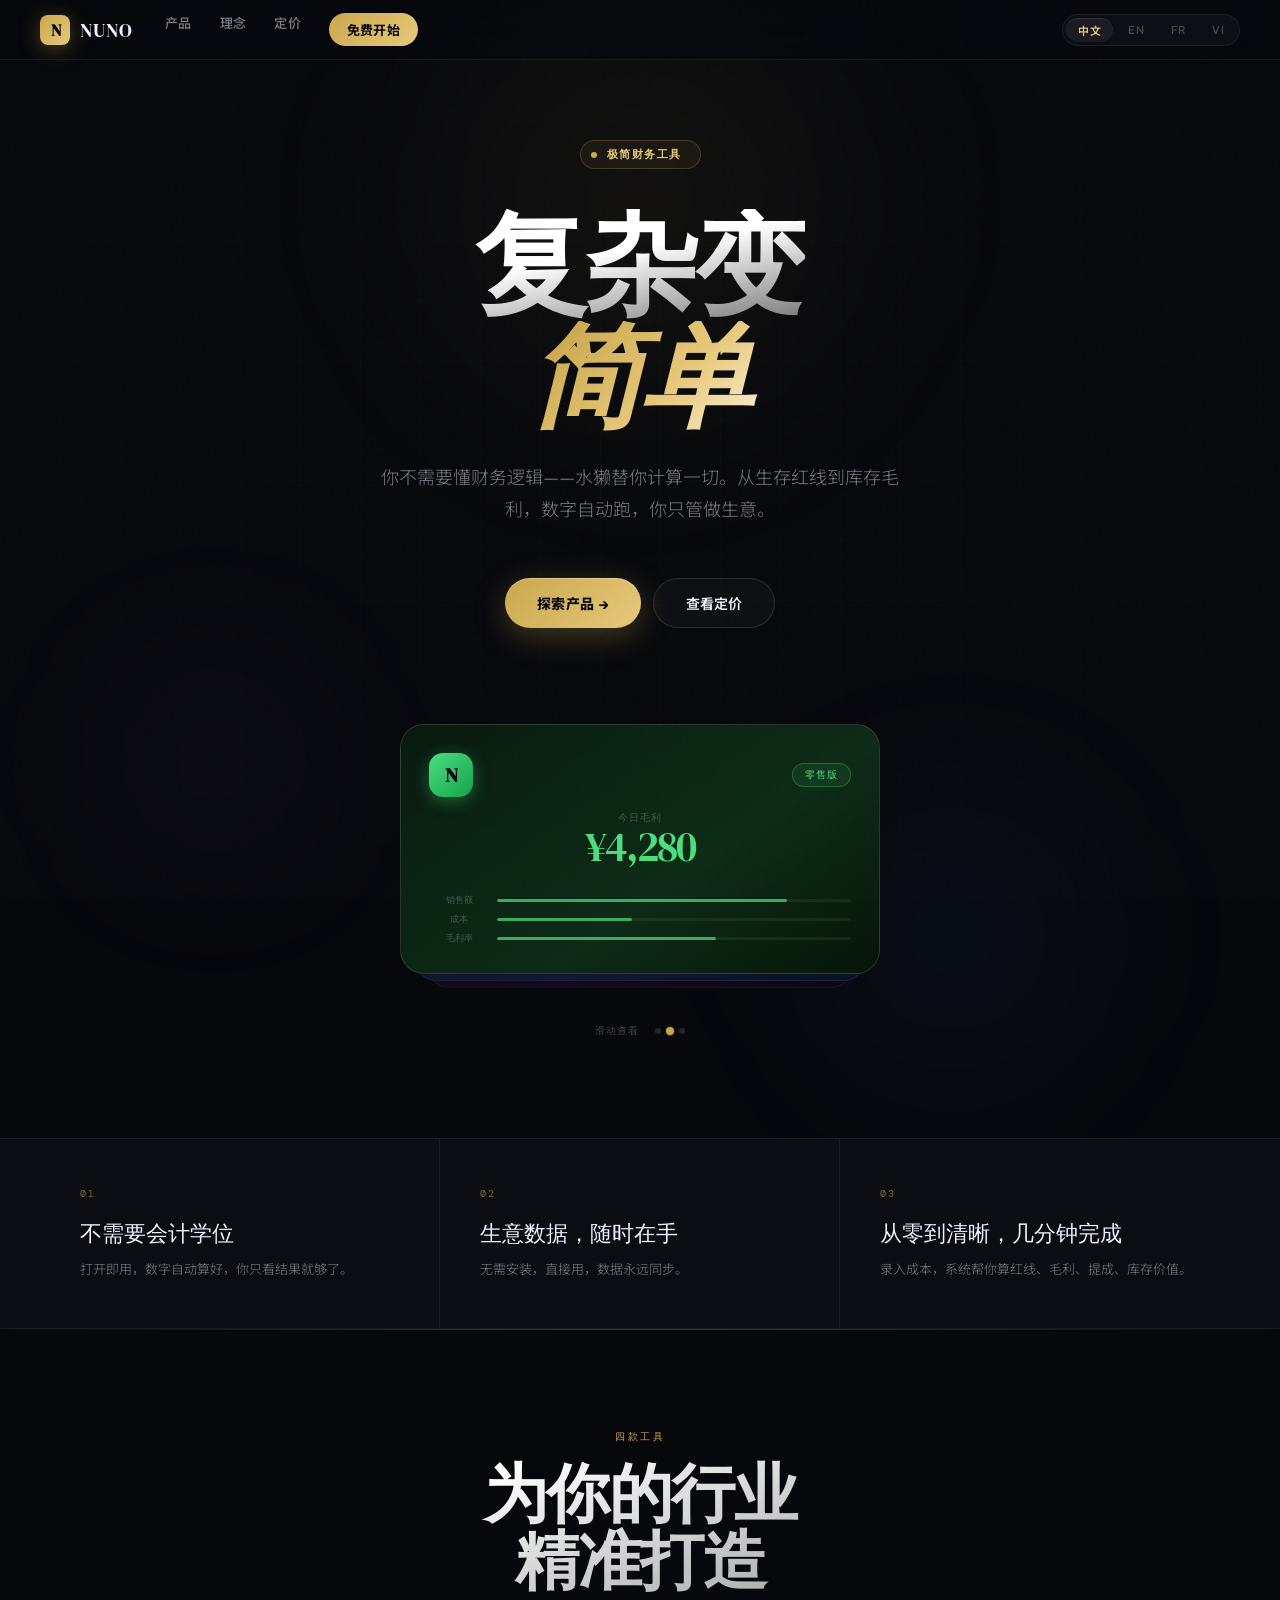
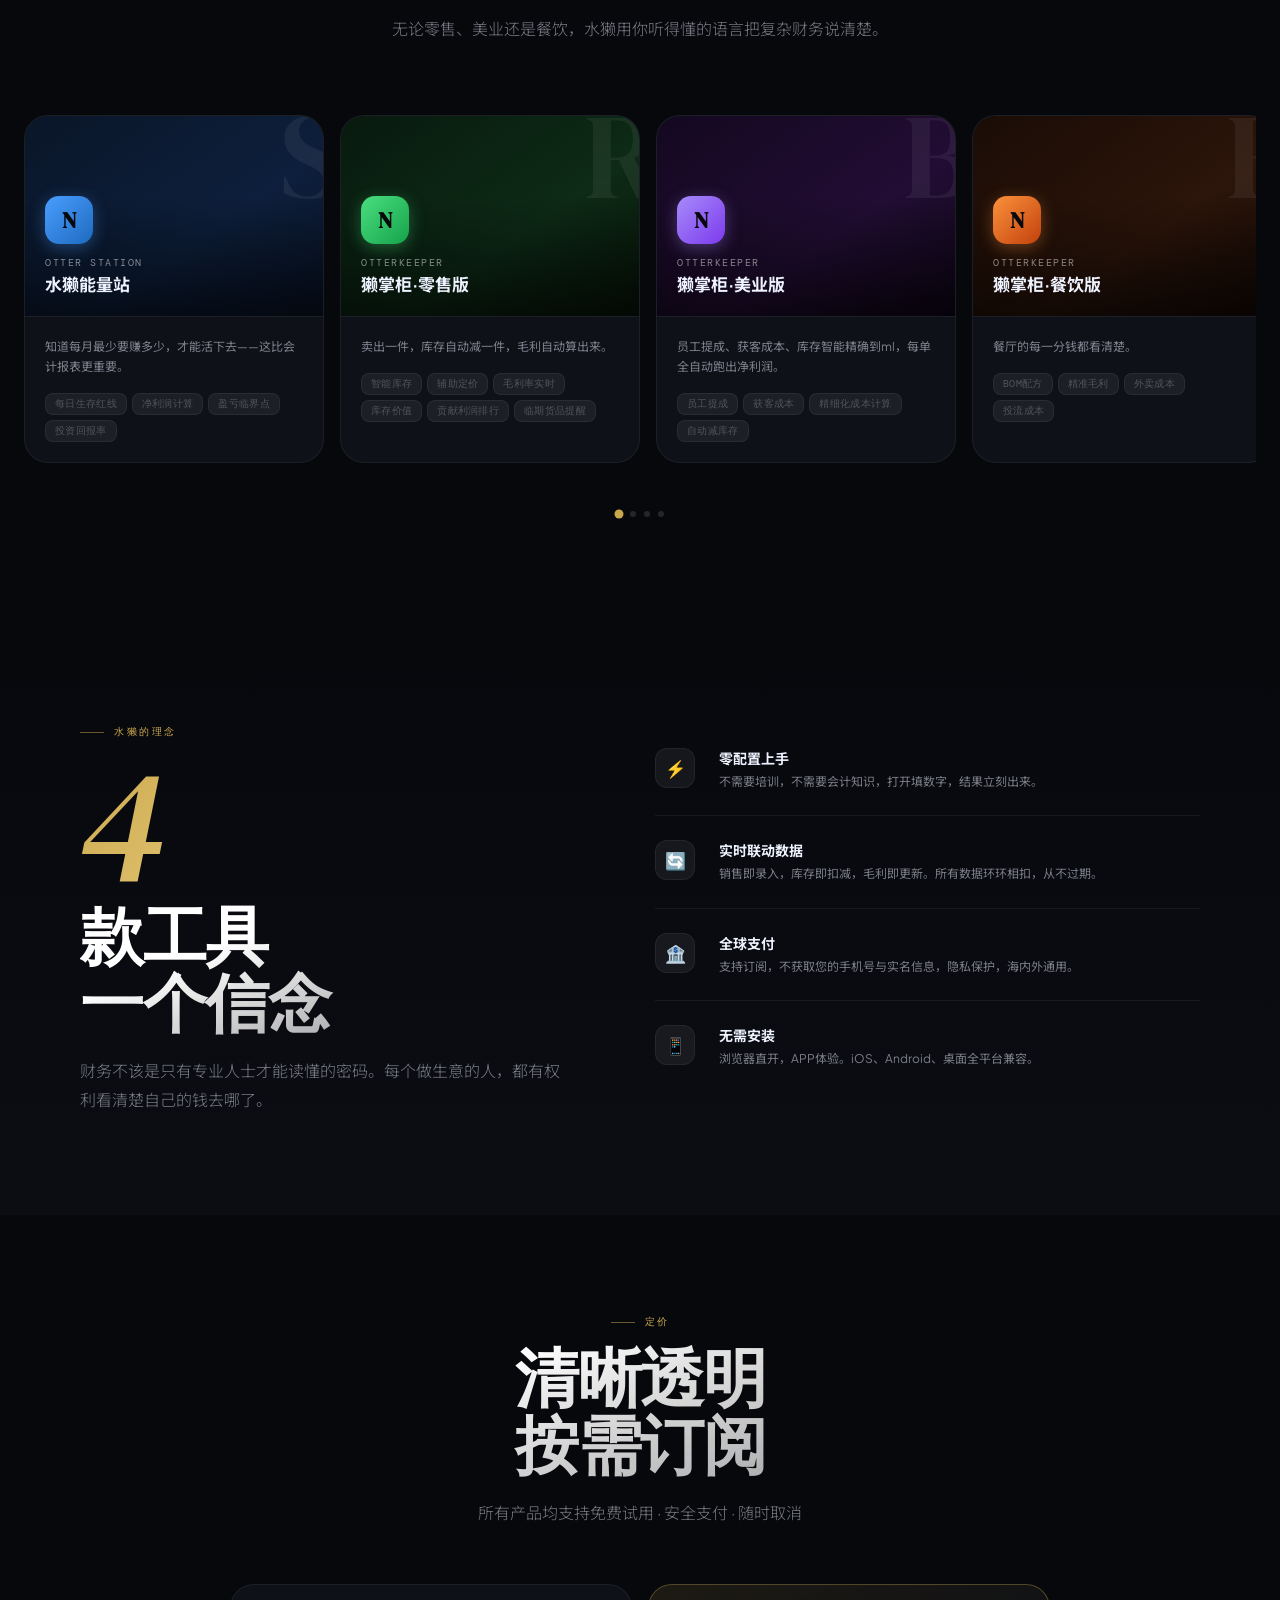
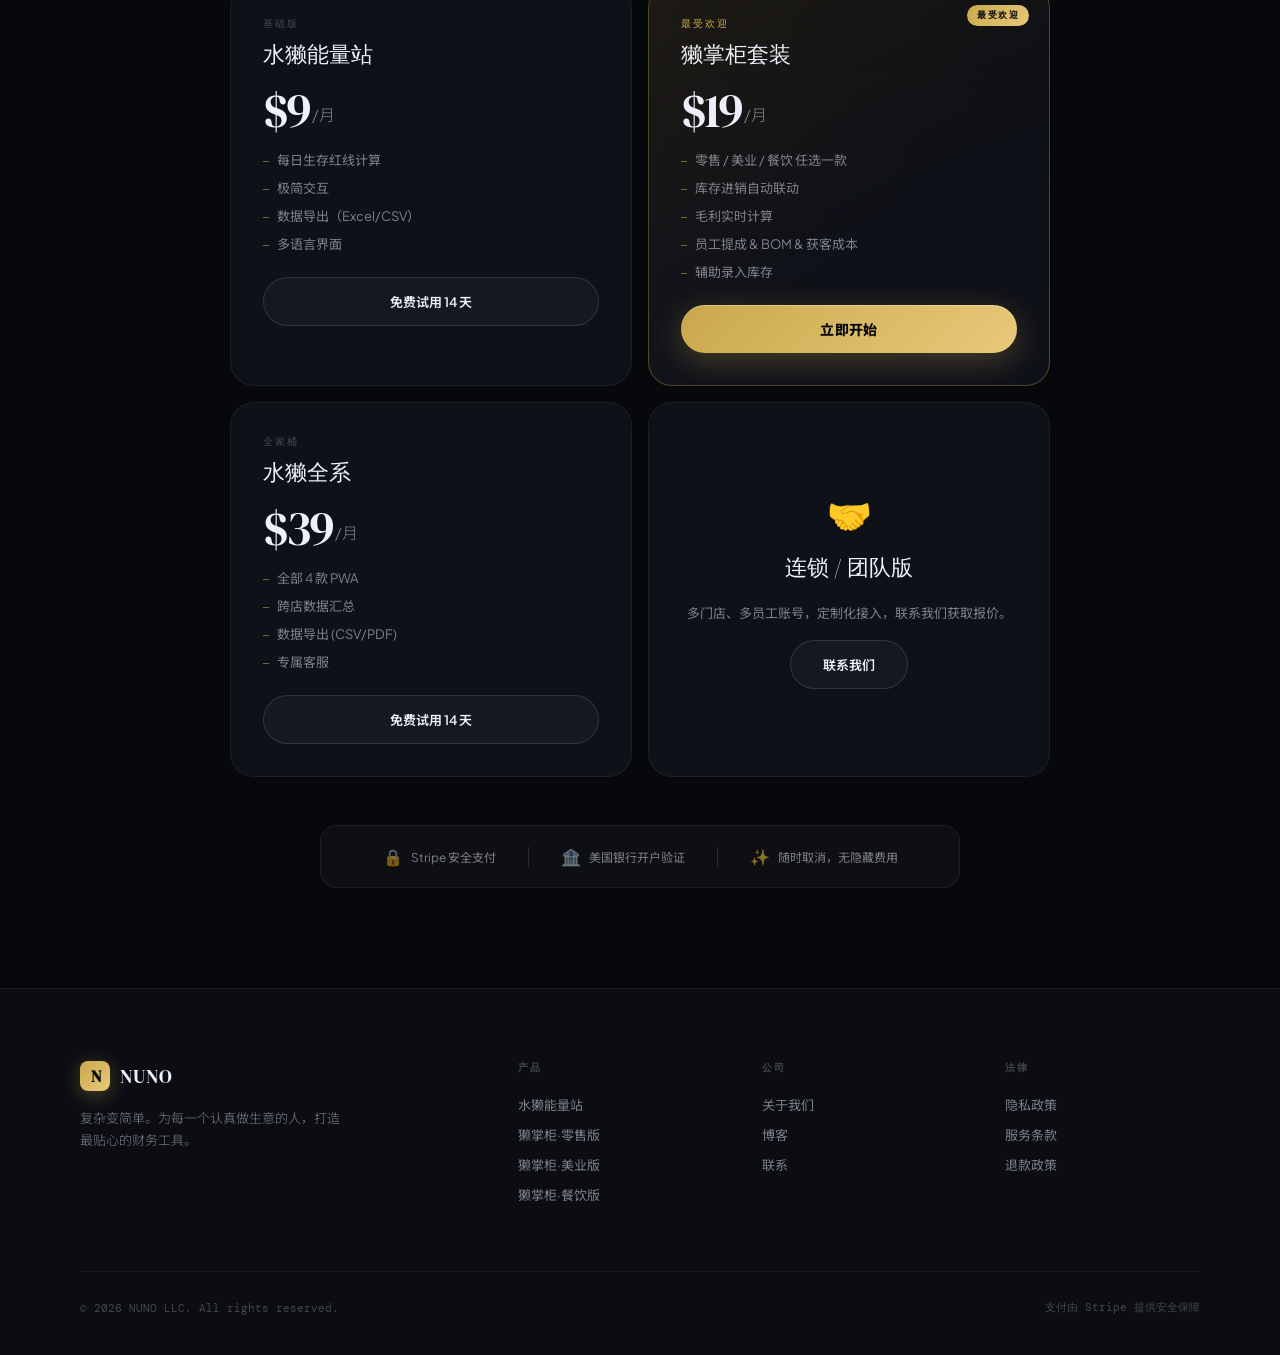
==== index.html @ 2324f0bf "Update print statement from 'Hello' to 'Goodbye'" ====
<!DOCTYPE html>
<html lang="zh">
<head>
<meta charset="UTF-8">
<meta name="viewport" content="width=device-width, initial-scale=1.0">
<title>NUNO — 极简财务工具</title>
<link rel="preconnect" href="https://fonts.googleapis.com">
<link href="https://fonts.googleapis.com/css2?family=DM+Serif+Display:ital@0;1&family=DM+Mono:wght@400;500&family=Plus+Jakarta+Sans:wght@300;400;500;600;700;800&family=Noto+Sans+SC:wght@300;400;700&display=swap" rel="stylesheet">
<style>
:root {
  --bg:      #07080C;
  --bg2:     #0B0D13;
  --bg3:     #0F1119;
  --glass:   rgba(255,255,255,0.03);
  --glass2:  rgba(255,255,255,0.06);
  --border:  rgba(255,255,255,0.06);
  --border2: rgba(255,255,255,0.12);
  --text:    #EEF2FF;
  --text2:   rgba(238,242,255,0.5);
  --text3:   rgba(238,242,255,0.25);
  --gold:    #C9A84C;
  --gold2:   #E8C97A;
  --gold3:   rgba(201,168,76,0.12);
  --blue:    #3B82F6;
  --blue2:   #60A5FA;
  --teal:    #2DD4BF;
  --green:   #4ADE80;
  --violet:  #A78BFA;
  --orange:  #FB923C;
  --glow-gold: rgba(201,168,76,0.15);
  --glow-blue: rgba(59,130,246,0.12);
  --font-display: 'DM Serif Display', serif;
  --font-sans: 'Plus Jakarta Sans', 'Noto Sans SC', sans-serif;
  --font-mono: 'DM Mono', monospace;
}

*, *::before, *::after { box-sizing: border-box; margin: 0; padding: 0; }
html { scroll-behavior: smooth; }

body {
  background: var(--bg);
  color: var(--text);
  font-family: var(--font-sans);
  overflow-x: hidden;
  -webkit-font-smoothing: antialiased;
}

/* ─── GRAIN OVERLAY ─── */
body::before {
  content: '';
  position: fixed;
  inset: 0;
  background-image: url("data:image/svg+xml,%3Csvg viewBox='0 0 256 256' xmlns='http://www.w3.org/2000/svg'%3E%3Cfilter id='noise'%3E%3CfeTurbulence type='fractalNoise' baseFrequency='0.9' numOctaves='4' stitchTiles='stitch'/%3E%3C/filter%3E%3Crect width='100%25' height='100%25' filter='url(%23noise)' opacity='0.04'/%3E%3C/svg%3E");
  pointer-events: none;
  z-index: 9999;
  opacity: 0.4;
}

/* ─── NAV ─── */
.nav {
  position: fixed;
  top: 0; left: 0; right: 0;
  z-index: 500;
  height: 60px;
  display: flex;
  align-items: center;
  padding: 0 40px;
  background: rgba(7,8,12,0.7);
  backdrop-filter: blur(24px) saturate(180%);
  border-bottom: 1px solid var(--border);
  gap: 32px;
}

.nav-logo {
  display: flex;
  align-items: center;
  gap: 10px;
  text-decoration: none;
  flex-shrink: 0;
}
.nav-logo-mark {
  width: 30px; height: 30px;
  background: linear-gradient(135deg, var(--gold), var(--gold2));
  border-radius: 8px;
  display: flex; align-items: center; justify-content: center;
  font-family: var(--font-display);
  font-size: 16px;
  color: #07080C;
  font-weight: 900;
  letter-spacing: -1px;
  box-shadow: 0 4px 20px rgba(201,168,76,0.35);
}
.nav-logo-text {
  font-family: var(--font-display);
  font-size: 19px;
  color: var(--text);
  letter-spacing: 1px;
}

.nav-links {
  display: flex;
  gap: 28px;
  flex: 1;
}
.nav-links a {
  color: var(--text2);
  text-decoration: none;
  font-size: 13px;
  font-weight: 500;
  letter-spacing: 0.3px;
  transition: color 0.2s;
}
.nav-links a:hover { color: var(--text); }
.nav-cta-link {
  background: linear-gradient(135deg, var(--gold), var(--gold2)) !important;
  color: #07080C !important;
  padding: 7px 18px;
  border-radius: 20px;
  font-weight: 700 !important;
}

.lang-switcher {
  display: flex;
  gap: 3px;
  background: var(--glass);
  border: 1px solid var(--border);
  border-radius: 24px;
  padding: 3px;
}
.lang-btn {
  background: transparent;
  border: none;
  color: var(--text3);
  font-size: 11px;
  font-weight: 600;
  padding: 4px 12px;
  border-radius: 20px;
  cursor: pointer;
  transition: all 0.25s;
  font-family: var(--font-sans);
  letter-spacing: 0.5px;
}
.lang-btn:hover { color: var(--text2); }
.lang-btn.active {
  background: var(--glass2);
  color: var(--gold2);
  box-shadow: inset 0 1px 0 rgba(255,255,255,0.08);
}

/* ─── HERO ─── */
.hero {
  min-height: 100vh;
  display: flex;
  flex-direction: column;
  align-items: center;
  justify-content: center;
  text-align: center;
  padding: 140px 24px 100px;
  position: relative;
  overflow: hidden;
}

/* Ambient orbs */
.orb {
  position: absolute;
  border-radius: 50%;
  filter: blur(80px);
  pointer-events: none;
}
.orb-1 {
  width: 600px; height: 600px;
  background: radial-gradient(circle, rgba(201,168,76,0.08) 0%, transparent 70%);
  top: -100px; left: 50%;
  transform: translateX(-50%);
}
.orb-2 {
  width: 400px; height: 400px;
  background: radial-gradient(circle, rgba(59,130,246,0.07) 0%, transparent 70%);
  bottom: 0; right: 10%;
}
.orb-3 {
  width: 300px; height: 300px;
  background: radial-gradient(circle, rgba(167,139,250,0.06) 0%, transparent 70%);
  bottom: 20%; left: 5%;
}

/* Grid lines bg */
.hero::after {
  content: '';
  position: absolute;
  inset: 0;
  background-image:
    linear-gradient(rgba(255,255,255,0.015) 1px, transparent 1px),
    linear-gradient(90deg, rgba(255,255,255,0.015) 1px, transparent 1px);
  background-size: 60px 60px;
  mask-image: radial-gradient(ellipse 80% 60% at 50% 40%, black 0%, transparent 100%);
  pointer-events: none;
}

.hero-eyebrow {
  display: inline-flex;
  align-items: center;
  gap: 10px;
  border: 1px solid rgba(201,168,76,0.25);
  background: rgba(201,168,76,0.06);
  border-radius: 32px;
  padding: 6px 18px 6px 10px;
  margin-bottom: 40px;
  position: relative;
  z-index: 1;
}
.eyebrow-dot {
  width: 6px; height: 6px;
  background: var(--gold);
  border-radius: 50%;
  animation: blink 2.5s ease-in-out infinite;
}
.eyebrow-text {
  font-size: 11px;
  font-weight: 700;
  letter-spacing: 1.5px;
  text-transform: uppercase;
  color: var(--gold2);
  font-family: var(--font-mono);
}
@keyframes blink {
  0%,100% { opacity: 1; box-shadow: 0 0 6px var(--gold); }
  50% { opacity: 0.3; box-shadow: none; }
}

.hero-h1 {
  font-family: var(--font-display);
  font-size: clamp(52px, 9vw, 112px);
  line-height: 1.0;
  letter-spacing: -2px;
  max-width: 900px;
  margin-bottom: 28px;
  position: relative;
  z-index: 1;
  animation: fadeSlideUp 0.9s cubic-bezier(0.22,1,0.36,1) both;
}
.hero-h1 .line-plain {
  display: block;
  background: linear-gradient(170deg, #fff 40%, rgba(255,255,255,0.45));
  -webkit-background-clip: text;
  -webkit-text-fill-color: transparent;
  background-clip: text;
}
.hero-h1 .line-gold {
  display: block;
  background: linear-gradient(135deg, var(--gold) 20%, var(--gold2) 60%, #fff 100%);
  -webkit-background-clip: text;
  -webkit-text-fill-color: transparent;
  background-clip: text;
  font-style: italic;
}

@keyframes fadeSlideUp {
  from { opacity: 0; transform: translateY(40px); }
  to   { opacity: 1; transform: none; }
}

.hero-sub {
  font-size: clamp(15px, 1.8vw, 18px);
  color: var(--text2);
  max-width: 520px;
  line-height: 1.8;
  margin-bottom: 52px;
  font-weight: 300;
  position: relative;
  z-index: 1;
  animation: fadeSlideUp 0.9s 0.15s cubic-bezier(0.22,1,0.36,1) both;
}

.hero-ctas {
  display: flex;
  gap: 12px;
  flex-wrap: wrap;
  justify-content: center;
  margin-bottom: 96px;
  position: relative;
  z-index: 1;
  animation: fadeSlideUp 0.9s 0.3s cubic-bezier(0.22,1,0.36,1) both;
}

.btn-gold {
  background: linear-gradient(135deg, var(--gold), var(--gold2));
  color: #07080C;
  border: none;
  padding: 14px 32px;
  border-radius: 32px;
  font-size: 14px;
  font-weight: 800;
  cursor: pointer;
  font-family: var(--font-sans);
  text-decoration: none;
  display: inline-flex;
  align-items: center;
  gap: 8px;
  letter-spacing: 0.3px;
  transition: transform 0.2s, box-shadow 0.2s;
  box-shadow: 0 8px 32px rgba(201,168,76,0.3), inset 0 1px 0 rgba(255,255,255,0.3);
}
.btn-gold:hover {
  transform: translateY(-2px);
  box-shadow: 0 14px 40px rgba(201,168,76,0.4), inset 0 1px 0 rgba(255,255,255,0.3);
}

.btn-ghost {
  background: var(--glass);
  color: var(--text);
  border: 1px solid var(--border2);
  padding: 14px 32px;
  border-radius: 32px;
  font-size: 14px;
  font-weight: 600;
  cursor: pointer;
  font-family: var(--font-sans);
  text-decoration: none;
  display: inline-flex;
  align-items: center;
  gap: 8px;
  transition: background 0.2s, border-color 0.2s;
  backdrop-filter: blur(8px);
}
.btn-ghost:hover {
  background: var(--glass2);
  border-color: rgba(255,255,255,0.2);
}

/* ─── HERO CARD DECK ─── */
.card-deck-section {
  position: relative;
  z-index: 1;
  width: 100%;
  max-width: 480px;
  margin: 0 auto;
  animation: fadeSlideUp 0.9s 0.45s cubic-bezier(0.22,1,0.36,1) both;
}

.card-deck-viewport {
  position: relative;
  height: 280px;
  perspective: 1200px;
  cursor: grab;
}
.card-deck-viewport:active { cursor: grabbing; }

/* Stacked cards behind */
.preview-card {
  position: absolute;
  width: 100%;
  border-radius: 24px;
  overflow: hidden;
  border: 1px solid var(--border2);
  transition: transform 0.5s cubic-bezier(0.34,1.56,0.64,1), opacity 0.4s ease;
  will-change: transform;
  backface-visibility: hidden;
}

/* Card z-layers & stack effect */
.preview-card:nth-child(3) {
  transform: translateY(28px) scale(0.88) rotateX(4deg);
  z-index: 1;
  opacity: 0.45;
  filter: blur(0.5px);
}
.preview-card:nth-child(2) {
  transform: translateY(14px) scale(0.94) rotateX(2deg);
  z-index: 2;
  opacity: 0.7;
}
.preview-card:nth-child(1) {
  transform: translateY(0) scale(1) rotateX(0deg);
  z-index: 3;
  opacity: 1;
}

/* When cycling — animate out left */
.preview-card.swipe-out {
  transform: translateX(-120%) rotate(-8deg) !important;
  opacity: 0 !important;
  transition: transform 0.4s cubic-bezier(0.4,0,1,1), opacity 0.3s ease !important;
}

.preview-card-inner {
  padding: 28px;
  height: 248px;
  display: flex;
  flex-direction: column;
  gap: 14px;
  position: relative;
}

/* App-specific gradients */
.card-station { background: linear-gradient(145deg, #0A1628 0%, #0d1f3c 60%, #091428 100%); }
.card-retail  { background: linear-gradient(145deg, #081A0E 0%, #0d2b16 60%, #071508 100%); }
.card-beauty  { background: linear-gradient(145deg, #140820 0%, #220d34 60%, #100619 100%); }
.card-food    { background: linear-gradient(145deg, #1A0C06 0%, #2c150a 60%, #150904 100%); }

.card-top-row {
  display: flex;
  align-items: center;
  justify-content: space-between;
}
.card-icon {
  width: 44px; height: 44px;
  border-radius: 14px;
  display: flex; align-items: center; justify-content: center;
  font-family: var(--font-display);
  font-size: 20px;
  color: #07080C;
  font-weight: 900;
}
.icon-station { background: linear-gradient(135deg, #4A9EFF, #1e6abf); box-shadow: 0 4px 16px rgba(74,158,255,0.35); }
.icon-retail  { background: linear-gradient(135deg, #4ADE80, #16a34a); box-shadow: 0 4px 16px rgba(74,222,128,0.35); }
.icon-beauty  { background: linear-gradient(135deg, #A78BFA, #7c3aed); box-shadow: 0 4px 16px rgba(167,139,250,0.35); }
.icon-food    { background: linear-gradient(135deg, #FB923C, #c2410c); box-shadow: 0 4px 16px rgba(251,146,60,0.35); }

.card-badge-pill {
  font-family: var(--font-mono);
  font-size: 10px;
  letter-spacing: 1px;
  padding: 4px 12px;
  border-radius: 20px;
  font-weight: 500;
  border: 1px solid;
}
.pill-blue   { color: #60A5FA; border-color: rgba(96,165,250,0.3); background: rgba(96,165,250,0.08); }
.pill-green  { color: #4ADE80; border-color: rgba(74,222,128,0.3); background: rgba(74,222,128,0.08); }
.pill-violet { color: #A78BFA; border-color: rgba(167,139,250,0.3); background: rgba(167,139,250,0.08); }
.pill-orange { color: #FB923C; border-color: rgba(251,146,60,0.3); background: rgba(251,146,60,0.08); }

.card-metric-label {
  font-family: var(--font-mono);
  font-size: 10px;
  letter-spacing: 1px;
  text-transform: uppercase;
  color: var(--text3);
}
.card-metric-value {
  font-family: var(--font-display);
  font-size: 42px;
  line-height: 1;
  letter-spacing: -2px;
}
.val-blue   { color: #60A5FA; }
.val-green  { color: #4ADE80; }
.val-violet { color: #A78BFA; }
.val-orange { color: #FB923C; }

.card-bars {
  display: flex;
  flex-direction: column;
  gap: 6px;
  margin-top: auto;
}
.card-bar-row {
  display: flex;
  align-items: center;
  gap: 8px;
}
.card-bar-label {
  font-size: 9px;
  color: var(--text3);
  font-family: var(--font-mono);
  width: 60px;
  flex-shrink: 0;
}
.card-bar-track {
  flex: 1;
  height: 3px;
  background: rgba(255,255,255,0.06);
  border-radius: 2px;
  overflow: hidden;
}
.card-bar-fill {
  height: 100%;
  border-radius: 2px;
  opacity: 0.7;
}

.card-title-row {
  display: flex;
  flex-direction: column;
  gap: 2px;
}
.card-app-name {
  font-family: var(--font-sans);
  font-size: 13px;
  font-weight: 700;
  color: var(--text);
}
.card-app-desc {
  font-size: 11px;
  color: var(--text3);
  line-height: 1.4;
}

/* Swipe hint */
.deck-hint {
  display: flex;
  align-items: center;
  justify-content: center;
  gap: 16px;
  margin-top: 20px;
}
.deck-dots {
  display: flex;
  gap: 6px;
}
.deck-dot {
  width: 6px; height: 6px;
  border-radius: 50%;
  background: var(--border2);
  transition: background 0.3s, transform 0.3s;
  cursor: pointer;
}
.deck-dot.active {
  background: var(--gold);
  transform: scale(1.4);
}
.deck-swipe-label {
  font-size: 10px;
  color: var(--text3);
  font-family: var(--font-mono);
  letter-spacing: 1px;
}

/* ─── SECTION BASE ─── */
section { padding: 100px 24px; }
.container { max-width: 1120px; margin: 0 auto; }

.sec-label {
  font-family: var(--font-mono);
  font-size: 10px;
  font-weight: 500;
  text-transform: uppercase;
  letter-spacing: 2.5px;
  color: var(--gold);
  margin-bottom: 16px;
  display: flex;
  align-items: center;
  gap: 10px;
}
.sec-label::before {
  content: '';
  width: 24px; height: 1px;
  background: var(--gold);
  opacity: 0.5;
}

.sec-title {
  font-family: var(--font-display);
  font-size: clamp(36px, 5.5vw, 64px);
  line-height: 1.05;
  letter-spacing: -1.5px;
  margin-bottom: 20px;
  background: linear-gradient(160deg, #fff 30%, rgba(255,255,255,0.45));
  -webkit-background-clip: text;
  -webkit-text-fill-color: transparent;
  background-clip: text;
}
.sec-desc {
  font-size: 16px;
  color: var(--text2);
  max-width: 560px;
  line-height: 1.8;
  font-weight: 300;
}

/* ─── TAGLINE STRIP ─── */
.tagline-section {
  padding: 0;
  border-top: 1px solid var(--border);
  border-bottom: 1px solid var(--border);
  background: var(--bg2);
}
.tagline-grid {
  display: grid;
  grid-template-columns: repeat(3, 1fr);
}
.tagline-item {
  padding: 48px 40px;
  border-right: 1px solid var(--border);
  position: relative;
  overflow: hidden;
  transition: background 0.3s;
}
.tagline-item:last-child { border-right: none; }
.tagline-item::before {
  content: '';
  position: absolute;
  bottom: 0; left: 0; right: 0;
  height: 1px;
  background: linear-gradient(90deg, transparent, var(--gold), transparent);
  opacity: 0;
  transition: opacity 0.3s;
}
.tagline-item:hover { background: rgba(201,168,76,0.03); }
.tagline-item:hover::before { opacity: 0.4; }

.tg-num {
  font-family: var(--font-mono);
  font-size: 10px;
  color: var(--gold);
  opacity: 0.6;
  letter-spacing: 2px;
  margin-bottom: 20px;
}
.tg-title {
  font-family: var(--font-display);
  font-size: 22px;
  line-height: 1.2;
  margin-bottom: 12px;
  color: var(--text);
}
.tg-sub {
  font-size: 13px;
  color: var(--text2);
  line-height: 1.7;
  font-weight: 300;
}

/* ─── APPS SECTION ─── */
.apps-section { overflow: hidden; }
.apps-header {
  text-align: center;
  margin-bottom: 64px;
}
.apps-header .sec-label { justify-content: center; }
.apps-header .sec-label::before { display: none; }
.apps-header .sec-desc { margin: 0 auto; }

/* Full app cards track */
.app-cards-outer {
  position: relative;
}

.app-cards-track {
  display: flex;
  gap: 16px;
  overflow-x: auto;
  scroll-snap-type: x mandatory;
  -webkit-overflow-scrolling: touch;
  padding: 8px 40px 48px;
  scrollbar-width: none;
}
.app-cards-track::-webkit-scrollbar { display: none; }

.app-card {
  flex: 0 0 300px;
  scroll-snap-align: start;
  background: var(--bg3);
  border: 1px solid var(--border);
  border-radius: 24px;
  overflow: hidden;
  transition: transform 0.35s cubic-bezier(0.34,1.56,0.64,1), border-color 0.3s;
  cursor: pointer;
}
.app-card:hover {
  transform: translateY(-8px);
  border-color: rgba(201,168,76,0.2);
}

.app-card-top {
  height: 200px;
  position: relative;
  overflow: hidden;
  display: flex;
  flex-direction: column;
  justify-content: flex-end;
  padding: 20px;
}
.app-card-top::after {
  content: '';
  position: absolute;
  inset: 0;
  background: linear-gradient(180deg, transparent 40%, rgba(0,0,0,0.6) 100%);
  pointer-events: none;
}

.app-card-glyph {
  position: absolute;
  top: -20px; right: -20px;
  font-family: var(--font-display);
  font-size: 120px;
  opacity: 0.06;
  color: #fff;
  line-height: 1;
  user-select: none;
  pointer-events: none;
}

.card-app-icon {
  width: 48px; height: 48px;
  border-radius: 14px;
  display: flex; align-items: center; justify-content: center;
  font-family: var(--font-display);
  font-size: 22px;
  color: #07080C;
  font-weight: 900;
  position: relative;
  z-index: 1;
  margin-bottom: 12px;
}

.card-top-label {
  font-family: var(--font-mono);
  font-size: 10px;
  letter-spacing: 1.5px;
  color: rgba(255,255,255,0.5);
  text-transform: uppercase;
  position: relative;
  z-index: 1;
}
.card-top-name {
  font-family: var(--font-sans);
  font-size: 17px;
  font-weight: 700;
  position: relative;
  z-index: 1;
  margin-top: 2px;
}

.app-card-body {
  padding: 20px;
  border-top: 1px solid var(--border);
}
.app-card-sub {
  font-size: 12px;
  color: var(--text2);
  line-height: 1.65;
  margin-bottom: 16px;
}
.app-features {
  display: flex;
  flex-wrap: wrap;
  gap: 5px;
}
.f-tag {
  font-size: 10px;
  padding: 3px 9px;
  border-radius: 8px;
  background: var(--glass2);
  border: 1px solid var(--border);
  color: var(--text3);
  font-family: var(--font-mono);
  letter-spacing: 0.3px;
}

.app-dots {
  display: flex;
  gap: 8px;
  justify-content: center;
  margin-top: 0;
  padding-bottom: 8px;
}
.app-dot {
  width: 6px; height: 6px;
  border-radius: 50%;
  background: var(--border2);
  cursor: pointer;
  transition: background 0.25s, transform 0.25s;
}
.app-dot.active {
  background: var(--gold);
  transform: scale(1.5);
}

/* ─── PHILOSOPHY ─── */
.philosophy-section {
  background: linear-gradient(180deg, var(--bg) 0%, var(--bg2) 100%);
}
.phil-grid {
  display: grid;
  grid-template-columns: 1fr 1.1fr;
  gap: 80px;
  align-items: center;
}
.big-num {
  font-family: var(--font-display);
  font-size: clamp(100px, 14vw, 160px);
  line-height: 0.85;
  letter-spacing: -8px;
  background: linear-gradient(135deg, var(--gold) 0%, var(--gold2) 50%, rgba(201,168,76,0.2) 100%);
  -webkit-background-clip: text;
  -webkit-text-fill-color: transparent;
  background-clip: text;
  margin-bottom: 12px;
  font-style: italic;
}

.stats-list {
  display: flex;
  flex-direction: column;
  gap: 0;
}
.stat-row {
  display: grid;
  grid-template-columns: 48px 1fr;
  gap: 16px;
  align-items: flex-start;
  padding: 24px 0;
  border-bottom: 1px solid var(--border);
  transition: background 0.2s;
}
.stat-row:first-child { padding-top: 0; }
.stat-row:last-child { border-bottom: none; }
.stat-icon-box {
  width: 40px; height: 40px;
  border-radius: 12px;
  background: var(--glass2);
  border: 1px solid var(--border);
  display: flex; align-items: center; justify-content: center;
  font-size: 17px;
  flex-shrink: 0;
  transition: border-color 0.2s;
}
.stat-row:hover .stat-icon-box { border-color: rgba(201,168,76,0.3); }
.stat-h { font-size: 14px; font-weight: 700; margin-bottom: 4px; }
.stat-p { font-size: 12px; color: var(--text2); line-height: 1.6; }

/* ─── PRICING ─── */
.pricing-section { text-align: center; }
.pricing-grid {
  display: grid;
  grid-template-columns: repeat(2, 1fr);
  gap: 16px;
  margin-top: 56px;
  max-width: 820px;
  margin-left: auto;
  margin-right: auto;
}

.price-card {
  background: var(--bg3);
  border: 1px solid var(--border);
  border-radius: 24px;
  padding: 32px;
  text-align: left;
  position: relative;
  overflow: hidden;
  transition: border-color 0.3s, transform 0.3s;
}
.price-card::before {
  content: '';
  position: absolute;
  inset: 0;
  background: linear-gradient(135deg, var(--gold3), transparent 60%);
  opacity: 0;
  transition: opacity 0.3s;
}
.price-card:hover { border-color: rgba(201,168,76,0.2); transform: translateY(-4px); }
.price-card:hover::before { opacity: 1; }

.price-card.featured {
  border-color: rgba(201,168,76,0.35);
  background: linear-gradient(160deg, rgba(201,168,76,0.06) 0%, var(--bg3) 60%);
}
.price-card.featured::before { opacity: 0.5; }

.featured-badge {
  position: absolute;
  top: 20px; right: 20px;
  background: linear-gradient(135deg, var(--gold), var(--gold2));
  color: #07080C;
  font-size: 9px;
  font-weight: 800;
  letter-spacing: 1.5px;
  text-transform: uppercase;
  padding: 4px 10px;
  border-radius: 12px;
  font-family: var(--font-mono);
}

.p-type {
  font-family: var(--font-mono);
  font-size: 10px;
  letter-spacing: 2px;
  color: var(--text3);
  text-transform: uppercase;
  margin-bottom: 8px;
}
.p-name {
  font-family: var(--font-display);
  font-size: 22px;
  margin-bottom: 4px;
  color: var(--text);
}
.p-amount {
  font-family: var(--font-display);
  font-size: 48px;
  letter-spacing: -3px;
  color: var(--text);
  line-height: 1;
  margin: 16px 0;
}
.p-amount sub {
  font-size: 16px;
  font-family: var(--font-sans);
  font-weight: 300;
  color: var(--text2);
  letter-spacing: 0;
  vertical-align: middle;
}
.p-features {
  list-style: none;
  display: flex;
  flex-direction: column;
  gap: 9px;
  margin-bottom: 24px;
}
.p-features li {
  font-size: 13px;
  color: var(--text2);
  display: flex;
  align-items: baseline;
  gap: 8px;
}
.p-features li::before {
  content: '—';
  color: var(--gold);
  opacity: 0.7;
  flex-shrink: 0;
  font-family: var(--font-mono);
  font-size: 10px;
}

/* trust bar */
.trust-bar {
  display: flex;
  align-items: center;
  justify-content: center;
  gap: 32px;
  margin-top: 48px;
  padding: 20px 32px;
  border: 1px solid var(--border);
  border-radius: 16px;
  max-width: 640px;
  margin-left: auto;
  margin-right: auto;
  background: var(--glass);
  backdrop-filter: blur(8px);
}
.trust-pill {
  display: flex;
  align-items: center;
  gap: 8px;
  font-size: 12px;
  color: var(--text2);
}
.trust-icon { font-size: 16px; }
.trust-divider {
  width: 1px; height: 20px;
  background: var(--border2);
}

/* ─── FOOTER ─── */
footer {
  background: var(--bg2);
  border-top: 1px solid var(--border);
  padding: 72px 24px 40px;
}
.footer-inner {
  max-width: 1120px;
  margin: 0 auto;
}
.footer-top {
  display: grid;
  grid-template-columns: 2fr 1fr 1fr 1fr;
  gap: 48px;
  margin-bottom: 56px;
}
.footer-brand-desc {
  font-size: 13px;
  color: var(--text2);
  line-height: 1.7;
  max-width: 260px;
  margin-top: 16px;
  font-weight: 300;
}
.footer-col h5 {
  font-family: var(--font-mono);
  font-size: 10px;
  text-transform: uppercase;
  letter-spacing: 2px;
  color: var(--text3);
  margin-bottom: 20px;
}
.footer-col a {
  display: block;
  color: var(--text2);
  text-decoration: none;
  font-size: 13px;
  margin-bottom: 11px;
  transition: color 0.2s;
}
.footer-col a:hover { color: var(--text); }
.footer-bottom {
  padding-top: 28px;
  border-top: 1px solid var(--border);
  display: flex;
  align-items: center;
  justify-content: space-between;
  font-size: 11px;
  color: var(--text3);
  font-family: var(--font-mono);
}

/* ─── DIVIDER ─── */
.gold-line {
  height: 1px;
  background: linear-gradient(90deg, transparent, rgba(201,168,76,0.3), transparent);
  max-width: 600px;
  margin: 0 auto;
}

/* ─── FADE UP ─── */
.fade-up {
  opacity: 0;
  transform: translateY(28px);
  transition: opacity 0.7s ease, transform 0.7s ease;
}
.fade-up.visible { opacity: 1; transform: none; }
.fade-up.delay-1 { transition-delay: 0.1s; }
.fade-up.delay-2 { transition-delay: 0.2s; }
.fade-up.delay-3 { transition-delay: 0.3s; }

/* ─── RESPONSIVE ─── */
@media (max-width: 900px) {
  .phil-grid { grid-template-columns: 1fr; gap: 48px; }
  .tagline-grid { grid-template-columns: 1fr; }
  .pricing-grid { grid-template-columns: 1fr; }
  .footer-top { grid-template-columns: 1fr 1fr; }
  .nav-links { display: none; }
  .trust-bar { flex-wrap: wrap; gap: 16px; }
  .trust-divider { display: none; }
  .nav { padding: 0 20px; }
}
@media (max-width: 600px) {
  .footer-top { grid-template-columns: 1fr; }
  .tagline-item { padding: 32px 24px; }
  .app-cards-track { padding: 8px 20px 48px; }
  .card-deck-viewport { height: 260px; }
  .hero { padding: 120px 20px 80px; }
}
</style>
</head>
<body>

<!-- NAV -->
<nav class="nav">
  <a href="#" class="nav-logo">
    <div class="nav-logo-mark">N</div>
    <span class="nav-logo-text">NUNO</span>
  </a>
  <div class="nav-links">
    <a href="#apps" class="i18n" data-key="nav_apps">产品</a>
    <a href="#why" class="i18n" data-key="nav_why">理念</a>
    <a href="#pricing" class="i18n" data-key="nav_pricing">定价</a>
    <a href="#pricing" class="nav-cta-link i18n" data-key="nav_start">免费开始</a>
  </div>
  <div class="lang-switcher">
    <button class="lang-btn active" onclick="setLang('zh')">中文</button>
    <button class="lang-btn" onclick="setLang('en')">EN</button>
    <button class="lang-btn" onclick="setLang('fr')">FR</button>
    <button class="lang-btn" onclick="setLang('vi')">VI</button>
  </div>
</nav>

<!-- HERO -->
<section class="hero">
  <div class="orb orb-1"></div>
  <div class="orb orb-2"></div>
  <div class="orb orb-3"></div>

  <div class="hero-eyebrow">
    <div class="eyebrow-dot"></div>
    <span class="eyebrow-text i18n" data-key="badge">极简财务工具</span>
  </div>

  <h1 class="hero-h1">
    <span class="line-plain i18n" data-key="hero_h1_1">复杂变</span>
    <span class="line-gold i18n" data-key="hero_h1_2">简单</span>
  </h1>

  <p class="hero-sub i18n" data-key="hero_sub">
    你不需要懂财务逻辑——水獭替你计算一切。从生存红线到库存毛利，数字自动跑，你只管做生意。
  </p>

  <div class="hero-ctas">
    <a href="#apps" class="btn-gold i18n" data-key="hero_cta1">探索产品 →</a>
    <a href="#pricing" class="btn-ghost i18n" data-key="hero_cta2">查看定价</a>
  </div>

  <!-- CARD DECK PREVIEW -->
  <div class="card-deck-section">
    <div class="card-deck-viewport" id="deckViewport">

      <!-- Card C: Beauty (back) -->
      <div class="preview-card card-beauty" data-card-index="2">
        <div class="preview-card-inner">
          <div class="card-top-row">
            <div class="card-icon icon-beauty">N</div>
            <div class="card-badge-pill pill-violet i18n" data-key="deck_badge3">美业版</div>
          </div>
          <div>
            <div class="card-metric-label i18n" data-key="deck_label3">综合净利润</div>
            <div class="card-metric-value val-violet">¥8,420</div>
          </div>
          <div class="card-bars">
            <div class="card-bar-row">
              <div class="card-bar-label i18n" data-key="deck_bar_staff">员工提成</div>
              <div class="card-bar-track"><div class="card-bar-fill" style="width:55%;background:#A78BFA;"></div></div>
            </div>
            <div class="card-bar-row">
              <div class="card-bar-label i18n" data-key="deck_bar_channel">渠道成本</div>
              <div class="card-bar-track"><div class="card-bar-fill" style="width:30%;background:#A78BFA;"></div></div>
            </div>
            <div class="card-bar-row">
              <div class="card-bar-label i18n" data-key="deck_bar_material">耗材成本</div>
              <div class="card-bar-track"><div class="card-bar-fill" style="width:70%;background:#A78BFA;"></div></div>
            </div>
          </div>
        </div>
      </div>

      <!-- Card B: Retail (middle) -->
      <div class="preview-card card-retail" data-card-index="1">
        <div class="preview-card-inner">
          <div class="card-top-row">
            <div class="card-icon icon-retail">N</div>
            <div class="card-badge-pill pill-green i18n" data-key="deck_badge2">零售版</div>
          </div>
          <div>
            <div class="card-metric-label i18n" data-key="deck_label2">今日毛利</div>
            <div class="card-metric-value val-green">¥4,280</div>
          </div>
          <div class="card-bars">
            <div class="card-bar-row">
              <div class="card-bar-label i18n" data-key="deck_bar_sales">销售额</div>
              <div class="card-bar-track"><div class="card-bar-fill" style="width:82%;background:#4ADE80;"></div></div>
            </div>
            <div class="card-bar-row">
              <div class="card-bar-label i18n" data-key="deck_bar_cost">成本</div>
              <div class="card-bar-track"><div class="card-bar-fill" style="width:38%;background:#4ADE80;"></div></div>
            </div>
            <div class="card-bar-row">
              <div class="card-bar-label i18n" data-key="deck_bar_margin">毛利率</div>
              <div class="card-bar-track"><div class="card-bar-fill" style="width:62%;background:#4ADE80;"></div></div>
            </div>
          </div>
        </div>
      </div>

      <!-- Card A: Station (front / active) -->
      <div class="preview-card card-station" data-card-index="0">
        <div class="preview-card-inner">
          <div class="card-top-row">
            <div class="card-icon icon-station">N</div>
            <div class="card-badge-pill pill-blue i18n" data-key="deck_badge1">能量站</div>
          </div>
          <div>
            <div class="card-metric-label i18n" data-key="deck_label1">每日生存红线</div>
            <div class="card-metric-value val-blue">¥12,800</div>
          </div>
          <div class="card-bars">
            <div class="card-bar-row">
              <div class="card-bar-label i18n" data-key="deck_bar_rent">租金</div>
              <div class="card-bar-track"><div class="card-bar-fill" style="width:40%;background:#60A5FA;"></div></div>
            </div>
            <div class="card-bar-row">
              <div class="card-bar-label i18n" data-key="deck_bar_labor">人工</div>
              <div class="card-bar-track"><div class="card-bar-fill" style="width:65%;background:#60A5FA;"></div></div>
            </div>
            <div class="card-bar-row">
              <div class="card-bar-label i18n" data-key="deck_bar_other">其他</div>
              <div class="card-bar-track"><div class="card-bar-fill" style="width:25%;background:#60A5FA;"></div></div>
            </div>
          </div>
        </div>
      </div>

    </div><!-- /viewport -->

    <div class="deck-hint">
      <div class="deck-swipe-label i18n" data-key="deck_hint">滑动查看</div>
      <div class="deck-dots" id="deckDots">
        <div class="deck-dot active" onclick="goToCard(0)"></div>
        <div class="deck-dot" onclick="goToCard(1)"></div>
        <div class="deck-dot" onclick="goToCard(2)"></div>
      </div>
    </div>
  </div><!-- /card-deck-section -->
</section>

<!-- TAGLINE -->
<div class="tagline-section">
  <div class="tagline-grid container" style="max-width:100%;padding:0 40px;">
    <div class="tagline-item fade-up">
      <div class="tg-num">01</div>
      <div class="tg-title i18n" data-key="tag1_title">不需要会计学位</div>
      <div class="tg-sub i18n" data-key="tag1_sub">打开即用，数字自动算好，你只看结果就够了。</div>
    </div>
    <div class="tagline-item fade-up delay-1">
      <div class="tg-num">02</div>
      <div class="tg-title i18n" data-key="tag2_title">生意数据，随时在手</div>
      <div class="tg-sub i18n" data-key="tag2_sub">无需安装，直接用，数据永远同步。</div>
    </div>
    <div class="tagline-item fade-up delay-2">
      <div class="tg-num">03</div>
      <div class="tg-title i18n" data-key="tag3_title">从零到清晰，几分钟完成</div>
      <div class="tg-sub i18n" data-key="tag3_sub">录入成本，系统帮你算红线、毛利、提成、库存价值。</div>
    </div>
  </div>
</div>

<div class="gold-line" style="margin:0;max-width:100%;"></div>

<!-- APPS -->
<section class="apps-section" id="apps">
  <div class="container">
    <div class="apps-header fade-up">
      <div class="sec-label i18n" data-key="apps_label">四款工具</div>
      <h2 class="sec-title i18n" data-key="apps_title">为你的行业<br>精准打造</h2>
      <p class="sec-desc i18n" data-key="apps_desc">无论零售、美业还是餐饮，水獭用你听得懂的语言把复杂财务说清楚。</p>
    </div>
  </div>

  <div class="app-cards-outer">
    <div class="app-cards-track" id="appTrack">

      <!-- Station -->
      <div class="app-card">
        <div class="app-card-top card-station">
          <div class="app-card-glyph">S</div>
          <div class="card-app-icon icon-station">N</div>
          <div class="card-top-label">OTTER STATION</div>
          <div class="card-top-name i18n" data-key="app1_name">水獭能量站</div>
        </div>
        <div class="app-card-body">
          <div class="app-card-sub i18n" data-key="app1_sub">知道每月最少要赚多少，才能活下去——这比会计报表更重要。</div>
          <div class="app-features">
            <span class="f-tag i18n" data-key="app1_f1">每日生存红线</span>
            <span class="f-tag i18n" data-key="app1_f2">净利润计算</span>
            <span class="f-tag i18n" data-key="app1_f3">盈亏临界点</span>
            <span class="f-tag i18n" data-key="app1_f4">投资回报率</span>
          </div>
        </div>
      </div>

      <!-- Retail -->
      <div class="app-card">
        <div class="app-card-top card-retail">
          <div class="app-card-glyph">R</div>
          <div class="card-app-icon icon-retail">N</div>
          <div class="card-top-label">OTTERKEEPER</div>
          <div class="card-top-name i18n" data-key="app2_name">獭掌柜·零售版</div>
        </div>
        <div class="app-card-body">
          <div class="app-card-sub i18n" data-key="app2_sub">卖出一件，库存自动减一件，毛利自动算出来。</div>
          <div class="app-features">
            <span class="f-tag i18n" data-key="app2_f1">智能库存</span>
            <span class="f-tag i18n" data-key="app2_f2">辅助定价</span>
            <span class="f-tag i18n" data-key="app2_f3">毛利率实时</span>
            <span class="f-tag i18n" data-key="app2_f4">库存价值</span>
            <span class="f-tag i18n" data-key="app2_f5">贡献利润排行</span>
            <span class="f-tag i18n" data-key="app2_f6">临期货品提醒</span>
          </div>
        </div>
      </div>

      <!-- Beauty -->
      <div class="app-card">
        <div class="app-card-top card-beauty">
          <div class="app-card-glyph">B</div>
          <div class="card-app-icon icon-beauty">N</div>
          <div class="card-top-label">OTTERKEEPER</div>
          <div class="card-top-name i18n" data-key="app3_name">獭掌柜·美业版</div>
        </div>
        <div class="app-card-body">
          <div class="app-card-sub i18n" data-key="app3_sub">员工提成、获客成本、库存智能精确到ml，每单全自动跑出净利润。</div>
          <div class="app-features">
            <span class="f-tag i18n" data-key="app3_f1">员工提成</span>
            <span class="f-tag i18n" data-key="app3_f2">获客成本</span>
            <span class="f-tag i18n" data-key="app3_f3">精细化成本计算</span>
            <span class="f-tag i18n" data-key="app3_f4">自动减库存</span>
          </div>
        </div>
      </div>

      <!-- Food -->
      <div class="app-card">
        <div class="app-card-top card-food">
          <div class="app-card-glyph">F</div>
          <div class="card-app-icon icon-food">N</div>
          <div class="card-top-label">OTTERKEEPER</div>
          <div class="card-top-name i18n" data-key="app4_name">獭掌柜·餐饮版</div>
        </div>
        <div class="app-card-body">
          <div class="app-card-sub i18n" data-key="app4_sub">餐厅的每一分钱都看清楚。</div>
          <div class="app-features">
            <span class="f-tag i18n" data-key="app4_f1">BOM配方</span>
            <span class="f-tag i18n" data-key="app4_f2">精准毛利</span>
            <span class="f-tag i18n" data-key="app4_f3">外卖成本</span>
            <span class="f-tag i18n" data-key="app4_f4">投流成本</span>
          </div>
        </div>
      </div>

    </div>
    <div class="app-dots" id="appDots">
      <div class="app-dot active" onclick="scrollAppTo(0)"></div>
      <div class="app-dot" onclick="scrollAppTo(1)"></div>
      <div class="app-dot" onclick="scrollAppTo(2)"></div>
      <div class="app-dot" onclick="scrollAppTo(3)"></div>
    </div>
  </div>
</section>

<!-- PHILOSOPHY -->
<section class="philosophy-section" id="why">
  <div class="container">
    <div class="phil-grid">
      <div class="fade-up">
        <div class="sec-label i18n" data-key="phil_label">水獭的理念</div>
        <div class="big-num">4</div>
        <h2 class="sec-title i18n" data-key="phil_title">款工具<br>一个信念</h2>
        <p class="sec-desc i18n" data-key="phil_desc">财务不该是只有专业人士才能读懂的密码。每个做生意的人，都有权利看清楚自己的钱去哪了。</p>
      </div>
      <div class="fade-up delay-1">
        <div class="stats-list">
          <div class="stat-row">
            <div class="stat-icon-box">⚡</div>
            <div>
              <div class="stat-h i18n" data-key="stat1_title">零配置上手</div>
              <div class="stat-p i18n" data-key="stat1_desc">不需要培训，不需要会计知识，打开填数字，结果立刻出来。</div>
            </div>
          </div>
          <div class="stat-row">
            <div class="stat-icon-box">🔄</div>
            <div>
              <div class="stat-h i18n" data-key="stat2_title">实时联动数据</div>
              <div class="stat-p i18n" data-key="stat2_desc">销售即录入，库存即扣减，毛利即更新。所有数据环环相扣，从不过期。</div>
            </div>
          </div>
          <div class="stat-row">
            <div class="stat-icon-box">🏦</div>
            <div>
              <div class="stat-h i18n" data-key="stat3_title">全球支付</div>
              <div class="stat-p i18n" data-key="stat3_desc">支持订阅，不获取您的手机号与实名信息，隐私保护，海内外通用。</div>
            </div>
          </div>
          <div class="stat-row">
            <div class="stat-icon-box">📱</div>
            <div>
              <div class="stat-h i18n" data-key="stat4_title">无需安装</div>
              <div class="stat-p i18n" data-key="stat4_desc">浏览器直开，APP体验。iOS、Android、桌面全平台兼容。</div>
            </div>
          </div>
        </div>
      </div>
    </div>
  </div>
</section>

<!-- PRICING -->
<section class="pricing-section" id="pricing">
  <div class="container">
    <div class="fade-up">
      <div class="sec-label" style="justify-content:center;" ><span class="i18n" data-key="pricing_label">定价</span></div>
      <h2 class="sec-title i18n" data-key="pricing_title">清晰透明<br>按需订阅</h2>
      <p class="sec-desc" style="margin:0 auto;" ><span class="i18n" data-key="pricing_desc">所有产品均支持免费试用 · 安全支付 · 随时取消</span></p>
    </div>

    <div class="pricing-grid fade-up delay-1">
      <!-- Plan 1 -->
      <div class="price-card">
        <div class="p-type i18n" data-key="plan1_label">基础版</div>
        <div class="p-name i18n" data-key="plan1_name">水獭能量站</div>
        <div class="p-amount">$9<sub class="i18n" data-key="per_month"> /月</sub></div>
        <ul class="p-features">
          <li class="i18n" data-key="plan1_f1">每日生存红线计算</li>
          <li class="i18n" data-key="plan1_f2">极简交互</li>
          <li class="i18n" data-key="plan1_f3">数据导出（Excel/CSV）</li>
          <li class="i18n" data-key="plan1_f4">多语言界面</li>
        </ul>
        <a href="#" class="btn-ghost" style="width:100%;justify-content:center;font-size:13px;">
          <span class="i18n" data-key="cta_try">免费试用 14 天</span>
        </a>
      </div>

      <!-- Plan 2 featured -->
      <div class="price-card featured">
        <div class="featured-badge i18n" data-key="plan2_label">最受欢迎</div>
        <div class="p-type" style="color:var(--gold);"><span class="i18n" data-key="plan2_label">最受欢迎</span></div>
        <div class="p-name i18n" data-key="plan2_name">獭掌柜套装</div>
        <div class="p-amount">$19<sub class="i18n" data-key="per_month"> /月</sub></div>
        <ul class="p-features">
          <li class="i18n" data-key="plan2_f1">零售 / 美业 / 餐饮 任选一款</li>
          <li class="i18n" data-key="plan2_f2">库存进销自动联动</li>
          <li class="i18n" data-key="plan2_f3">毛利实时计算</li>
          <li class="i18n" data-key="plan2_f4">员工提成 & BOM & 获客成本</li>
          <li class="i18n" data-key="plan2_f5">辅助录入库存</li>
        </ul>
        <a href="#" class="btn-gold" style="width:100%;justify-content:center;">
          <span class="i18n" data-key="cta_start">立即开始</span>
        </a>
      </div>

      <!-- Plan 3 -->
      <div class="price-card">
        <div class="p-type i18n" data-key="plan3_label">全家桶</div>
        <div class="p-name i18n" data-key="plan3_name">水獭全系</div>
        <div class="p-amount">$39<sub class="i18n" data-key="per_month"> /月</sub></div>
        <ul class="p-features">
          <li class="i18n" data-key="plan3_f1">全部 4 款 PWA</li>
          <li class="i18n" data-key="plan3_f2">跨店数据汇总</li>
          <li class="i18n" data-key="plan3_f3">数据导出 (CSV/PDF)</li>
          <li class="i18n" data-key="plan3_f4">专属客服</li>
        </ul>
        <a href="#" class="btn-ghost" style="width:100%;justify-content:center;font-size:13px;">
          <span class="i18n" data-key="cta_try">免费试用 14 天</span>
        </a>
      </div>

      <!-- Plan 4 team -->
      <div class="price-card" style="display:flex;flex-direction:column;align-items:center;justify-content:center;text-align:center;gap:16px;">
        <div style="font-size:36px;">🤝</div>
        <div class="p-name i18n" data-key="plan4_name">连锁 / 团队版</div>
        <p style="font-size:13px;color:var(--text2);line-height:1.6;" class="i18n" data-key="plan4_sub">多门店、多员工账号，定制化接入，联系我们获取报价。</p>
        <a href="mailto:hello@nuno.app" class="btn-ghost" style="font-size:13px;">
          <span class="i18n" data-key="cta_contact">联系我们</span>
        </a>
      </div>
    </div>

    <div class="trust-bar fade-up delay-2">
      <div class="trust-pill">
        <span class="trust-icon">🔒</span>
        <span class="i18n" data-key="trust1">Stripe 安全支付</span>
      </div>
      <div class="trust-divider"></div>
      <div class="trust-pill">
        <span class="trust-icon">🏦</span>
        <span class="i18n" data-key="trust2">美国银行开户验证</span>
      </div>
      <div class="trust-divider"></div>
      <div class="trust-pill">
        <span class="trust-icon">✨</span>
        <span class="i18n" data-key="trust3">随时取消，无隐藏费用</span>
      </div>
    </div>
  </div>
</section>

<!-- FOOTER -->
<footer>
  <div class="footer-inner">
    <div class="footer-top">
      <div>
        <a href="#" class="nav-logo" style="text-decoration:none;">
          <div class="nav-logo-mark">N</div>
          <span class="nav-logo-text">NUNO</span>
        </a>
        <p class="footer-brand-desc i18n" data-key="footer_desc">复杂变简单。为每一个认真做生意的人，打造最贴心的财务工具。</p>
      </div>
      <div class="footer-col">
        <h5 class="i18n" data-key="footer_products">产品</h5>
        <a href="#" class="i18n" data-key="app1_name">水獭能量站</a>
        <a href="#" class="i18n" data-key="app2_name">獭掌柜·零售版</a>
        <a href="#" class="i18n" data-key="app3_name">獭掌柜·美业版</a>
        <a href="#" class="i18n" data-key="app4_name">獭掌柜·餐饮版</a>
      </div>
      <div class="footer-col">
        <h5 class="i18n" data-key="footer_company">公司</h5>
        <a href="#" class="i18n" data-key="footer_about">关于我们</a>
        <a href="#" class="i18n" data-key="footer_blog">博客</a>
        <a href="#" class="i18n" data-key="footer_contact">联系</a>
      </div>
      <div class="footer-col">
        <h5 class="i18n" data-key="footer_legal">法律</h5>
        <a href="#" class="i18n" data-key="footer_privacy">隐私政策</a>
        <a href="#" class="i18n" data-key="footer_terms">服务条款</a>
        <a href="#" class="i18n" data-key="footer_refund">退款政策</a>
      </div>
    </div>
    <div class="footer-bottom">
      <span>© 2026 NUNO LLC. <span class="i18n" data-key="footer_rights">All rights reserved.</span></span>
      <span class="i18n" data-key="footer_stripe_note">支付由 Stripe 提供安全保障</span>
    </div>
  </div>
</footer>

<script>
/* ═══════════════════════════════════════════
   I18N DATA
═══════════════════════════════════════════ */
const i18n = {
  zh: {
    badge: '极简财务工具',
    hero_h1_1: '复杂变', hero_h1_2: '简单',
    hero_sub: '你不需要懂财务逻辑——水獭替你计算一切。从生存红线到库存毛利，数字自动跑，你只管做生意。',
    hero_cta1: '探索产品 →', hero_cta2: '查看定价',
    nav_apps: '产品', nav_why: '理念', nav_pricing: '定价', nav_start: '免费开始',
    deck_badge1: '能量站', deck_badge2: '零售版', deck_badge3: '美业版',
    deck_label1: '每日生存红线', deck_label2: '今日毛利', deck_label3: '综合净利润',
    deck_bar_rent: '租金', deck_bar_labor: '人工', deck_bar_other: '其他',
    deck_bar_sales: '销售额', deck_bar_cost: '成本', deck_bar_margin: '毛利率',
    deck_bar_staff: '员工提成', deck_bar_channel: '渠道成本', deck_bar_material: '耗材成本',
    deck_hint: '滑动查看',
    tag1_title: '不需要会计学位', tag1_sub: '打开即用，数字自动算好，你只看结果就够了。',
    tag2_title: '生意数据，随时在手', tag2_sub: '无需安装，直接用，数据永远同步。',
    tag3_title: '从零到清晰，几分钟完成', tag3_sub: '录入成本，系统帮你算红线、毛利、提成、库存价值。',
    apps_label: '四款工具', apps_title: '为你的行业\n精准打造', apps_desc: '无论零售、美业还是餐饮，水獭用你听得懂的语言把复杂财务说清楚。',
    app1_name: '水獭能量站', app1_sub: '知道每月最少要赚多少，才能活下去——这比会计报表更重要。',
    app1_f1: '每日生存红线', app1_f2: '净利润计算', app1_f3: '盈亏临界点', app1_f4: '投资回报率',
    app2_name: '獭掌柜·零售版', app2_sub: '卖出一件，库存自动减一件，毛利自动算出来。',
    app2_f1: '智能库存', app2_f2: '辅助定价', app2_f3: '毛利率实时', app2_f4: '库存价值', app2_f5: '贡献利润排行', app2_f6: '临期货品提醒',
    app3_name: '獭掌柜·美业版', app3_sub: '员工提成、获客成本、库存智能精确到ml，每单全自动跑出净利润。',
    app3_f1: '员工提成', app3_f2: '获客成本', app3_f3: '精细化成本计算', app3_f4: '自动减库存',
    app4_name: '獭掌柜·餐饮版', app4_sub: '餐厅的每一分钱都看清楚。',
    app4_f1: 'BOM配方', app4_f2: '精准毛利', app4_f3: '外卖成本', app4_f4: '投流成本',
    phil_label: '水獭的理念', phil_title: '款工具\n一个信念', phil_desc: '财务不该是只有专业人士才能读懂的密码。每个做生意的人，都有权利看清楚自己的钱去哪了。',
    stat1_title: '零配置上手', stat1_desc: '不需要培训，不需要会计知识，打开填数字，结果立刻出来。',
    stat2_title: '实时联动数据', stat2_desc: '销售即录入，库存即扣减，毛利即更新。所有数据环环相扣，从不过期。',
    stat3_title: '全球支付', stat3_desc: '支持订阅，不获取您的手机号与实名信息，隐私保护，海内外通用。',
    stat4_title: '无需安装', stat4_desc: '浏览器直开，APP体验。iOS、Android、桌面全平台兼容。',
    pricing_label: '定价', pricing_title: '清晰透明\n按需订阅', pricing_desc: '所有产品均支持免费试用 · 安全支付 · 随时取消',
    plan1_label: '基础版', plan1_name: '水獭能量站', plan1_f1: '每日生存红线计算', plan1_f2: '极简交互', plan1_f3: '数据导出（Excel/CSV）', plan1_f4: '多语言界面',
    plan2_label: '最受欢迎', plan2_name: '獭掌柜套装', plan2_f1: '零售 / 美业 / 餐饮 任选一款', plan2_f2: '库存进销自动联动', plan2_f3: '毛利实时计算', plan2_f4: '员工提成 & BOM & 获客成本', plan2_f5: '辅助录入库存',
    plan3_label: '全家桶', plan3_name: '水獭全系', plan3_f1: '全部 4 款 PWA', plan3_f2: '跨店数据汇总', plan3_f3: '数据导出 (CSV/PDF)', plan3_f4: '专属客服',
    plan4_name: '连锁 / 团队版', plan4_sub: '多门店、多员工账号，定制化接入，联系我们获取报价。',
    per_month: ' /月', cta_try: '免费试用 14 天', cta_start: '立即开始', cta_contact: '联系我们',
    trust1: 'Stripe 安全支付', trust2: '美国银行开户验证', trust3: '随时取消，无隐藏费用',
    footer_desc: '复杂变简单。为每一个认真做生意的人，打造最贴心的财务工具。',
    footer_products: '产品', footer_company: '公司', footer_legal: '法律',
    footer_about: '关于我们', footer_blog: '博客', footer_contact: '联系',
    footer_privacy: '隐私政策', footer_terms: '服务条款', footer_refund: '退款政策',
    footer_rights: '版权所有', footer_stripe_note: '支付由 Stripe 提供安全保障',
  },
  en: {
    badge: 'Zero-complexity Finance',
    hero_h1_1: 'Complex becomes', hero_h1_2: 'Simple',
    hero_sub: "You don't need to understand finance — Otter calculates everything for you. From survival threshold to gross margin, numbers run automatically.",
    hero_cta1: 'Explore Products →', hero_cta2: 'View Pricing',
    nav_apps: 'Products', nav_why: 'Philosophy', nav_pricing: 'Pricing', nav_start: 'Start Free',
    deck_badge1: 'Station', deck_badge2: 'Retail', deck_badge3: 'Beauty',
    deck_label1: 'Daily Survival Line', deck_label2: "Today's Gross Profit", deck_label3: 'Net Profit',
    deck_bar_rent: 'Rent', deck_bar_labor: 'Labor', deck_bar_other: 'Other',
    deck_bar_sales: 'Revenue', deck_bar_cost: 'Cost', deck_bar_margin: 'Margin',
    deck_bar_staff: 'Commission', deck_bar_channel: 'Channel', deck_bar_material: 'Materials',
    deck_hint: 'SWIPE TO EXPLORE',
    tag1_title: 'No accounting degree needed', tag1_sub: 'Open and use immediately. Numbers are calculated automatically — you only see the results.',
    tag2_title: 'Business data, always in hand', tag2_sub: 'No installation required. Open in browser, data always synced.',
    tag3_title: 'Zero to clarity in minutes', tag3_sub: 'Enter costs — the system calculates survival line, margin, commissions, and inventory value.',
    apps_label: 'Four Tools', apps_title: 'Built for\nyour industry', apps_desc: "Whether retail, beauty, or F&B — Otter explains complex finances in a language you understand.",
    app1_name: 'Otter Station', app1_sub: "Know the minimum you need to earn each month to survive — more important than any accounting report.",
    app1_f1: 'Survival Line', app1_f2: 'Net Profit Calc', app1_f3: 'Break-even Point', app1_f4: 'ROI Analysis',
    app2_name: 'OtterKeeper · Retail', app2_sub: 'Sell one unit — inventory drops by one, gross profit calculated instantly.',
    app2_f1: 'Smart Inventory', app2_f2: 'Pricing Assistant', app2_f3: 'Real-time Margin', app2_f4: 'Inventory Value', app2_f5: 'Profit Ranking', app2_f6: 'Expiry Alerts',
    app3_name: 'OtterKeeper · Beauty', app3_sub: 'Staff commissions, acquisition cost, inventory precise to ml — net profit auto-calculated per service.',
    app3_f1: 'Staff Commission', app3_f2: 'Acquisition Cost', app3_f3: 'Granular Costing', app3_f4: 'Auto Inventory',
    app4_name: 'OtterKeeper · F&B', app4_sub: 'Every dollar in your restaurant, crystal clear.',
    app4_f1: 'BOM Recipes', app4_f2: 'Precise Margin', app4_f3: 'Delivery Cost', app4_f4: 'Ad Spend',
    phil_label: "Otter's Philosophy", phil_title: 'tools\nOne belief', phil_desc: 'Finance should not be a code only experts can read. Everyone running a business deserves to see clearly where their money goes.',
    stat1_title: 'Zero setup', stat1_desc: 'No training, no accounting knowledge needed. Open, enter numbers, get instant results.',
    stat2_title: 'Real-time linked data', stat2_desc: 'Sales recorded, inventory deducted, margin updated. All data interconnected, never outdated.',
    stat3_title: 'Global payments', stat3_desc: 'Supports subscriptions with no phone or ID required. Privacy-first, works worldwide.',
    stat4_title: 'No installation needed', stat4_desc: 'Open in browser, app-like experience. iOS, Android, and desktop all supported.',
    pricing_label: 'Pricing', pricing_title: 'Clear & transparent\nPay as you grow', pricing_desc: 'All products include free trial · Secure payments · Cancel anytime',
    plan1_label: 'Starter', plan1_name: 'Otter Station', plan1_f1: 'Survival line calculation', plan1_f2: 'Minimal UI', plan1_f3: 'Export (Excel/CSV)', plan1_f4: 'Multi-language UI',
    plan2_label: 'Most Popular', plan2_name: 'OtterKeeper Bundle', plan2_f1: 'Retail / Beauty / F&B (choose one)', plan2_f2: 'Auto inventory sync', plan2_f3: 'Real-time gross margin', plan2_f4: 'Commissions & BOM & Acquisition cost', plan2_f5: 'Assisted inventory input',
    plan3_label: 'All-In', plan3_name: 'Full Otter Suite', plan3_f1: 'All 4 PWA tools', plan3_f2: 'Cross-location data', plan3_f3: 'Export (CSV/PDF)', plan3_f4: 'Dedicated support',
    plan4_name: 'Chain / Team Plan', plan4_sub: 'Multi-location, multi-staff accounts, custom integration — contact us for pricing.',
    per_month: '/mo', cta_try: 'Start 14-day Free Trial', cta_start: 'Get Started', cta_contact: 'Contact Us',
    trust1: 'Secure Stripe Payments', trust2: 'US Bank Account Verified', trust3: 'Cancel anytime, no hidden fees',
    footer_desc: 'Complex becomes simple. Built for every serious business owner.',
    footer_products: 'Products', footer_company: 'Company', footer_legal: 'Legal',
    footer_about: 'About', footer_blog: 'Blog', footer_contact: 'Contact',
    footer_privacy: 'Privacy Policy', footer_terms: 'Terms of Service', footer_refund: 'Refund Policy',
    footer_rights: 'All rights reserved.', footer_stripe_note: 'Payments secured by Stripe',
  },
  fr: {
    badge: 'Finance Sans Complexité',
    hero_h1_1: 'Le complexe devient', hero_h1_2: 'Simple',
    hero_sub: "Vous n'avez pas besoin de comprendre la finance — Otter calcule tout pour vous. Du seuil de survie à la marge brute, les chiffres se calculent automatiquement.",
    hero_cta1: 'Explorer les produits →', hero_cta2: 'Voir les tarifs',
    nav_apps: 'Produits', nav_why: 'Philosophie', nav_pricing: 'Tarifs', nav_start: 'Commencer',
    deck_badge1: 'Station', deck_badge2: 'Retail', deck_badge3: 'Beauté',
    deck_label1: 'Seuil de survie quotidien', deck_label2: 'Marge brute du jour', deck_label3: 'Bénéfice net',
    deck_bar_rent: 'Loyer', deck_bar_labor: 'Main-d\'œuvre', deck_bar_other: 'Autre',
    deck_bar_sales: 'Ventes', deck_bar_cost: 'Coûts', deck_bar_margin: 'Marge',
    deck_bar_staff: 'Commission', deck_bar_channel: 'Canal', deck_bar_material: 'Matériaux',
    deck_hint: 'GLISSER POUR EXPLORER',
    tag1_title: 'Sans diplôme comptable', tag1_sub: "Ouvrir et utiliser immédiatement. Les chiffres sont calculés automatiquement.",
    tag2_title: 'Données business, toujours à portée', tag2_sub: "Pas d'installation nécessaire. Ouvrir dans le navigateur, données toujours synchronisées.",
    tag3_title: 'De zéro à la clarté en minutes', tag3_sub: "Entrez vos coûts — le système calcule seuil, marge, commissions et valeur de stock.",
    apps_label: 'Quatre Outils', apps_title: 'Conçu pour\nvotre secteur', apps_desc: "Que ce soit le retail, la beauté ou la restauration — Otter explique les finances complexes dans un langage que vous comprenez.",
    app1_name: 'Otter Station', app1_sub: "Connaître le minimum à gagner chaque mois pour survivre — plus important que tout rapport comptable.",
    app1_f1: 'Seuil de survie', app1_f2: 'Calcul bénéfice net', app1_f3: 'Point mort', app1_f4: 'Analyse ROI',
    app2_name: 'OtterKeeper · Retail', app2_sub: "Vendre une unité — le stock baisse d'une, bénéfice brut calculé instantanément.",
    app2_f1: 'Stock intelligent', app2_f2: 'Aide à la tarification', app2_f3: 'Marge en temps réel', app2_f4: 'Valeur du stock', app2_f5: 'Classement profit', app2_f6: 'Alertes expiration',
    app3_name: 'OtterKeeper · Beauté', app3_sub: "Commissions, coûts d'acquisition, stock précis au ml — bénéfice net calculé automatiquement.",
    app3_f1: 'Commission staff', app3_f2: "Coût d'acquisition", app3_f3: 'Coûts détaillés', app3_f4: 'Stock automatique',
    app4_name: 'OtterKeeper · Restauration', app4_sub: "Chaque euro de votre restaurant, crystal clair.",
    app4_f1: 'Recettes BOM', app4_f2: 'Marge précise', app4_f3: 'Coût livraison', app4_f4: 'Budget pub',
    phil_label: "La Philosophie d'Otter", phil_title: 'outils\nUne conviction', phil_desc: "La finance ne devrait pas être un code réservé aux experts. Chaque entrepreneur mérite de voir clairement où va son argent.",
    stat1_title: 'Zéro configuration', stat1_desc: "Pas de formation, pas de connaissances comptables. Ouvrez, entrez des chiffres, résultats immédiats.",
    stat2_title: 'Données liées en temps réel', stat2_desc: "Ventes enregistrées, stock déduit, marge mise à jour. Toutes les données interconnectées.",
    stat3_title: 'Paiements mondiaux', stat3_desc: "Abonnements sans numéro de téléphone ni identité requise. Protection de la vie privée, mondial.",
    stat4_title: 'Sans installation', stat4_desc: "Ouvrir dans le navigateur, expérience app. iOS, Android et bureau tous supportés.",
    pricing_label: 'Tarifs', pricing_title: 'Clair & transparent\nPayez selon votre croissance', pricing_desc: "Essai gratuit inclus · Paiements sécurisés · Annulez à tout moment",
    plan1_label: 'Démarrage', plan1_name: 'Otter Station', plan1_f1: 'Calcul du seuil de survie', plan1_f2: 'UI minimaliste', plan1_f3: 'Export (Excel/CSV)', plan1_f4: 'Interface multilingue',
    plan2_label: 'Plus Populaire', plan2_name: 'Bundle OtterKeeper', plan2_f1: 'Retail / Beauté / Restauration (au choix)', plan2_f2: 'Synchronisation stock auto', plan2_f3: 'Marge brute en temps réel', plan2_f4: "Commissions & BOM & Coût d'acquisition", plan2_f5: 'Saisie stock assistée',
    plan3_label: 'Tout-en-Un', plan3_name: 'Suite Otter Complète', plan3_f1: 'Les 4 outils PWA', plan3_f2: 'Données multi-sites', plan3_f3: 'Export (CSV/PDF)', plan3_f4: 'Support dédié',
    plan4_name: 'Plan Chaîne / Équipe', plan4_sub: "Multi-sites, comptes multi-employés, intégration personnalisée — contactez-nous pour un devis.",
    per_month: '/mois', cta_try: 'Essai gratuit 14 jours', cta_start: 'Commencer', cta_contact: 'Nous contacter',
    trust1: 'Paiements Stripe sécurisés', trust2: 'Compte bancaire US vérifié', trust3: 'Annulez à tout moment, sans frais cachés',
    footer_desc: 'Le complexe devient simple. Conçu pour chaque entrepreneur sérieux.',
    footer_products: 'Produits', footer_company: 'Entreprise', footer_legal: 'Légal',
    footer_about: 'À propos', footer_blog: 'Blog', footer_contact: 'Contact',
    footer_privacy: 'Confidentialité', footer_terms: "Conditions d'utilisation", footer_refund: 'Remboursement',
    footer_rights: 'Tous droits réservés.', footer_stripe_note: 'Paiements sécurisés par Stripe',
  },
  vi: {
    badge: 'Tài Chính Không Phức Tạp',
    hero_h1_1: 'Phức tạp trở thành', hero_h1_2: 'Đơn giản',
    hero_sub: "Bạn không cần hiểu tài chính — Otter tính toán mọi thứ cho bạn. Từ ngưỡng sinh tồn đến lợi nhuận gộp, số liệu tự động chạy.",
    hero_cta1: 'Khám phá sản phẩm →', hero_cta2: 'Xem bảng giá',
    nav_apps: 'Sản phẩm', nav_why: 'Triết lý', nav_pricing: 'Bảng giá', nav_start: 'Bắt đầu miễn phí',
    deck_badge1: 'Station', deck_badge2: 'Bán lẻ', deck_badge3: 'Làm đẹp',
    deck_label1: 'Ngưỡng sinh tồn hàng ngày', deck_label2: 'Lợi nhuận gộp hôm nay', deck_label3: 'Lợi nhuận ròng',
    deck_bar_rent: 'Thuê nhà', deck_bar_labor: 'Nhân công', deck_bar_other: 'Khác',
    deck_bar_sales: 'Doanh thu', deck_bar_cost: 'Chi phí', deck_bar_margin: 'Biên LN',
    deck_bar_staff: 'Hoa hồng', deck_bar_channel: 'Kênh', deck_bar_material: 'Vật liệu',
    deck_hint: 'VUỐT ĐỂ XEM',
    tag1_title: 'Không cần bằng kế toán', tag1_sub: 'Mở ra là dùng ngay. Số liệu tự động tính — bạn chỉ cần xem kết quả.',
    tag2_title: 'Dữ liệu kinh doanh, luôn trong tầm tay', tag2_sub: 'Không cần cài đặt. Mở trên trình duyệt, dữ liệu luôn đồng bộ.',
    tag3_title: 'Từ số không đến rõ ràng trong vài phút', tag3_sub: 'Nhập chi phí — hệ thống tính ngưỡng sinh tồn, lợi nhuận, hoa hồng và tồn kho.',
    apps_label: 'Bốn Công Cụ', apps_title: 'Được xây dựng\ncho ngành của bạn', apps_desc: "Dù bán lẻ, làm đẹp hay F&B — Otter giải thích tài chính phức tạp bằng ngôn ngữ bạn hiểu.",
    app1_name: 'Otter Station', app1_sub: "Biết mức tối thiểu cần kiếm mỗi tháng để tồn tại — quan trọng hơn bất kỳ báo cáo kế toán nào.",
    app1_f1: 'Ngưỡng sinh tồn', app1_f2: 'Tính lợi nhuận ròng', app1_f3: 'Điểm hòa vốn', app1_f4: 'Phân tích ROI',
    app2_name: 'OtterKeeper · Bán Lẻ', app2_sub: 'Bán một sản phẩm — tồn kho giảm một, lợi nhuận gộp tính ngay tức khắc.',
    app2_f1: 'Tồn kho thông minh', app2_f2: 'Hỗ trợ định giá', app2_f3: 'Biên LN thực', app2_f4: 'Giá trị tồn kho', app2_f5: 'Xếp hạng lợi nhuận', app2_f6: 'Cảnh báo hết hạn',
    app3_name: 'OtterKeeper · Làm Đẹp', app3_sub: 'Hoa hồng nhân viên, chi phí kênh, kho hàng chính xác đến ml — lợi nhuận ròng tự động mỗi dịch vụ.',
    app3_f1: 'Hoa hồng nhân viên', app3_f2: 'Chi phí kênh', app3_f3: 'Tính chi phí chi tiết', app3_f4: 'Tự động trừ kho',
    app4_name: 'OtterKeeper · Nhà Hàng', app4_sub: 'Từng đồng trong nhà hàng, rõ như ban ngày.',
    app4_f1: 'Công thức BOM', app4_f2: 'Biên LN chính xác', app4_f3: 'Chi phí giao hàng', app4_f4: 'Chi phí quảng cáo',
    phil_label: 'Triết Lý Của Otter', phil_title: 'công cụ\nMột niềm tin', phil_desc: 'Tài chính không nên là mật mã chỉ chuyên gia mới đọc được. Mỗi người kinh doanh đều có quyền thấy rõ tiền mình đi đâu.',
    stat1_title: 'Không cần cài đặt', stat1_desc: 'Không cần đào tạo, không cần kiến thức kế toán. Mở, nhập số, kết quả ngay lập tức.',
    stat2_title: 'Dữ liệu liên kết thời gian thực', stat2_desc: 'Ghi bán hàng, kho giảm, biên LN cập nhật. Tất cả dữ liệu kết nối, không bao giờ lỗi thời.',
    stat3_title: 'Thanh toán toàn cầu', stat3_desc: 'Không yêu cầu số điện thoại hay danh tính. Bảo vệ quyền riêng tư, hoạt động toàn cầu.',
    stat4_title: 'Không cần cài đặt', stat4_desc: 'Mở trên trình duyệt, trải nghiệm như app. iOS, Android và máy tính bàn đều hỗ trợ.',
    pricing_label: 'Bảng Giá', pricing_title: 'Rõ ràng & minh bạch\nTrả theo nhu cầu', pricing_desc: 'Dùng thử miễn phí · Thanh toán an toàn · Hủy bất cứ lúc nào',
    plan1_label: 'Cơ Bản', plan1_name: 'Otter Station', plan1_f1: 'Tính ngưỡng sinh tồn', plan1_f2: 'Giao diện tối giản', plan1_f3: 'Xuất file (Excel/CSV)', plan1_f4: 'Giao diện đa ngôn ngữ',
    plan2_label: 'Phổ Biến Nhất', plan2_name: 'Gói OtterKeeper', plan2_f1: 'Bán lẻ / Làm đẹp / Nhà hàng (chọn 1)', plan2_f2: 'Đồng bộ kho tự động', plan2_f3: 'Biên LN thời gian thực', plan2_f4: 'Hoa hồng & BOM & Chi phí kênh', plan2_f5: 'Nhập kho có hỗ trợ',
    plan3_label: 'Trọn Gói', plan3_name: 'Bộ Otter Đầy Đủ', plan3_f1: 'Tất cả 4 PWA', plan3_f2: 'Dữ liệu đa chi nhánh', plan3_f3: 'Xuất file (CSV/PDF)', plan3_f4: 'Hỗ trợ riêng',
    plan4_name: 'Chuỗi / Nhóm', plan4_sub: 'Đa địa điểm, tài khoản đa nhân viên, tích hợp tùy chỉnh — liên hệ chúng tôi để báo giá.',
    per_month: '/tháng', cta_try: 'Dùng thử 14 ngày miễn phí', cta_start: 'Bắt đầu ngay', cta_contact: 'Liên hệ',
    trust1: 'Thanh toán Stripe an toàn', trust2: 'Xác minh ngân hàng Mỹ', trust3: 'Hủy bất cứ lúc nào, không phí ẩn',
    footer_desc: 'Phức tạp trở thành đơn giản. Xây dựng cho mọi doanh nhân nghiêm túc.',
    footer_products: 'Sản phẩm', footer_company: 'Công ty', footer_legal: 'Pháp lý',
    footer_about: 'Về chúng tôi', footer_blog: 'Blog', footer_contact: 'Liên hệ',
    footer_privacy: 'Chính sách bảo mật', footer_terms: 'Điều khoản dịch vụ', footer_refund: 'Chính sách hoàn tiền',
    footer_rights: 'Bảo lưu mọi quyền.', footer_stripe_note: 'Thanh toán được bảo mật bởi Stripe',
  }
};

/* ═══════════════════════════════════════════
   LANG SWITCH
═══════════════════════════════════════════ */
function setLang(lang) {
  const data = i18n[lang];
  document.querySelectorAll('.i18n').forEach(el => {
    const key = el.getAttribute('data-key');
    if (key && data[key] !== undefined) el.textContent = data[key];
  });
  document.querySelectorAll('.lang-btn').forEach(b => b.classList.remove('active'));
  document.querySelector(`.lang-btn[onclick="setLang('${lang}')"]`).classList.add('active');
  document.documentElement.lang = lang;
  const cjk = lang === 'zh' ? "'Plus Jakarta Sans','Noto Sans SC',sans-serif" : "'Plus Jakarta Sans',sans-serif";
  document.body.style.fontFamily = cjk;
}

/* ═══════════════════════════════════════════
   CARD DECK (Hero Preview)
═══════════════════════════════════════════ */
const viewport = document.getElementById('deckViewport');
const deckDots = document.querySelectorAll('.deck-dot');
let currentCard = 0;
let startX = 0, isDragging = false;

const cards = () => Array.from(viewport.querySelectorAll('.preview-card'));

function updateDeck(active) {
  currentCard = active;
  const cs = cards();
  const n = cs.length;
  deckDots.forEach((d, i) => d.classList.toggle('active', i === active));

  cs.forEach((card, i) => {
    const rel = (i - active + n) % n; // 0=front, 1=mid, 2=back
    card.style.zIndex = n - rel;
    if (rel === 0) {
      card.style.transform = 'translateY(0) scale(1) rotateX(0deg)';
      card.style.opacity = '1';
      card.style.filter = 'blur(0px)';
    } else if (rel === 1) {
      card.style.transform = 'translateY(14px) scale(0.94) rotateX(2deg)';
      card.style.opacity = '0.7';
      card.style.filter = 'blur(0px)';
    } else {
      card.style.transform = 'translateY(28px) scale(0.88) rotateX(4deg)';
      card.style.opacity = '0.45';
      card.style.filter = 'blur(0.5px)';
    }
  });
}

function goToCard(idx) {
  updateDeck(idx);
}

function advanceCard() {
  const cs = cards();
  const next = (currentCard + 1) % cs.length;
  // Brief swipe-out animation on front card
  const front = cs.find((_, i) => {
    const rel = (i - currentCard + cs.length) % cs.length;
    return rel === 0;
  });
  if (front) {
    front.style.transition = 'transform 0.35s cubic-bezier(0.4,0,1,1), opacity 0.25s ease';
    front.style.transform = 'translateX(-110%) rotate(-6deg)';
    front.style.opacity = '0';
    setTimeout(() => {
      front.style.transition = 'transform 0.5s cubic-bezier(0.34,1.56,0.64,1), opacity 0.4s ease';
      updateDeck(next);
    }, 350);
  } else {
    updateDeck(next);
  }
}

// Touch / drag
viewport.addEventListener('touchstart', e => { startX = e.touches[0].clientX; }, { passive: true });
viewport.addEventListener('touchend', e => {
  const dx = e.changedTouches[0].clientX - startX;
  if (Math.abs(dx) > 40) advanceCard();
}, { passive: true });

viewport.addEventListener('mousedown', e => { startX = e.clientX; isDragging = true; });
window.addEventListener('mouseup', e => {
  if (!isDragging) return;
  isDragging = false;
  const dx = e.clientX - startX;
  if (Math.abs(dx) > 40) advanceCard();
});

// Click front card to advance
viewport.addEventListener('click', () => advanceCard());

// Auto cycle every 4s
setInterval(advanceCard, 4000);

/* ═══════════════════════════════════════════
   APP CARDS SCROLL DOTS
═══════════════════════════════════════════ */
const appTrack = document.getElementById('appTrack');
const appDotEls = document.querySelectorAll('.app-dot');

function scrollAppTo(i) {
  const cards = appTrack.querySelectorAll('.app-card');
  if (cards[i]) {
    cards[i].scrollIntoView({ behavior: 'smooth', block: 'nearest', inline: 'start' });
  }
}

appTrack.addEventListener('scroll', () => {
  const cs = appTrack.querySelectorAll('.app-card');
  let closest = 0, minDist = Infinity;
  cs.forEach((c, i) => {
    const dist = Math.abs(c.getBoundingClientRect().left - appTrack.getBoundingClientRect().left);
    if (dist < minDist) { minDist = dist; closest = i; }
  });
  appDotEls.forEach((d, i) => d.classList.toggle('active', i === closest));
});

/* ═══════════════════════════════════════════
   SCROLL FADE-IN
═══════════════════════════════════════════ */
const observer = new IntersectionObserver(entries => {
  entries.forEach(e => {
    if (e.isIntersecting) e.target.classList.add('visible');
  });
}, { threshold: 0.12 });
document.querySelectorAll('.fade-up').forEach(el => observer.observe(el));
</script>
</body>
</html>
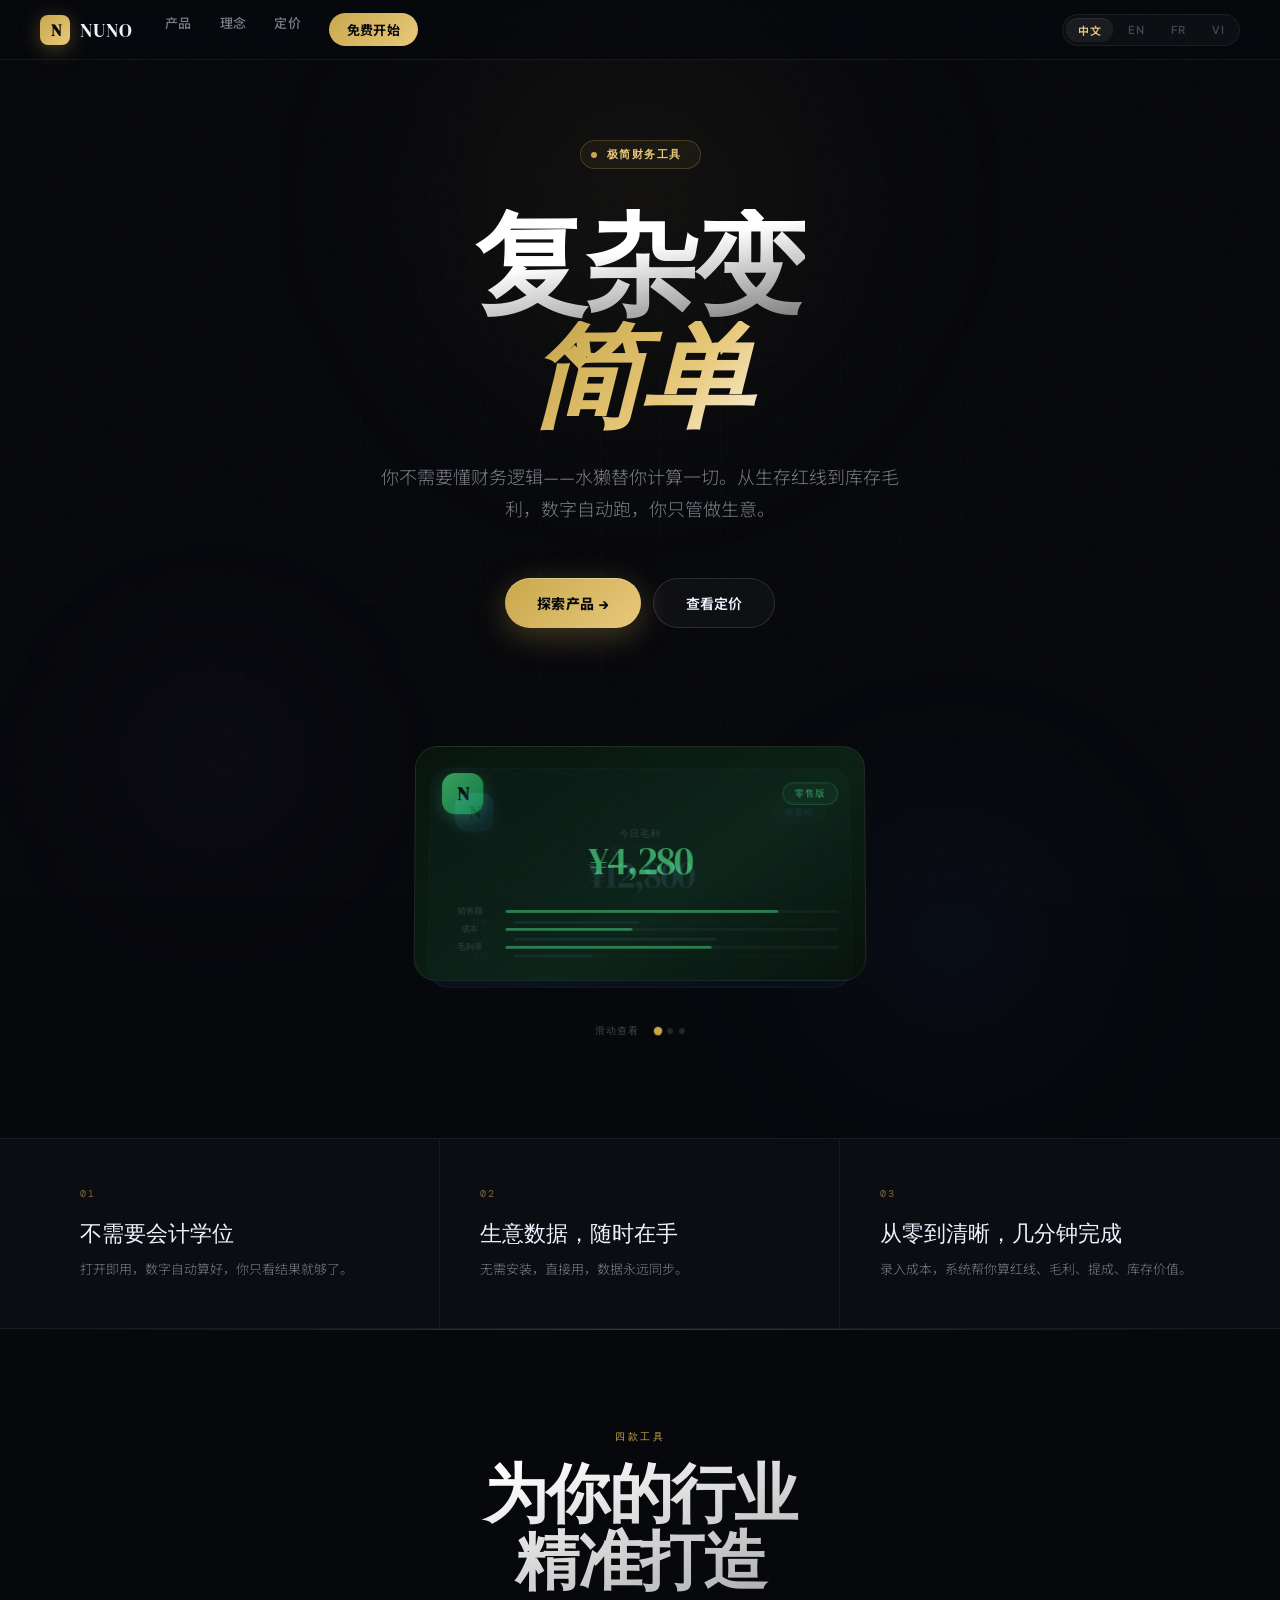
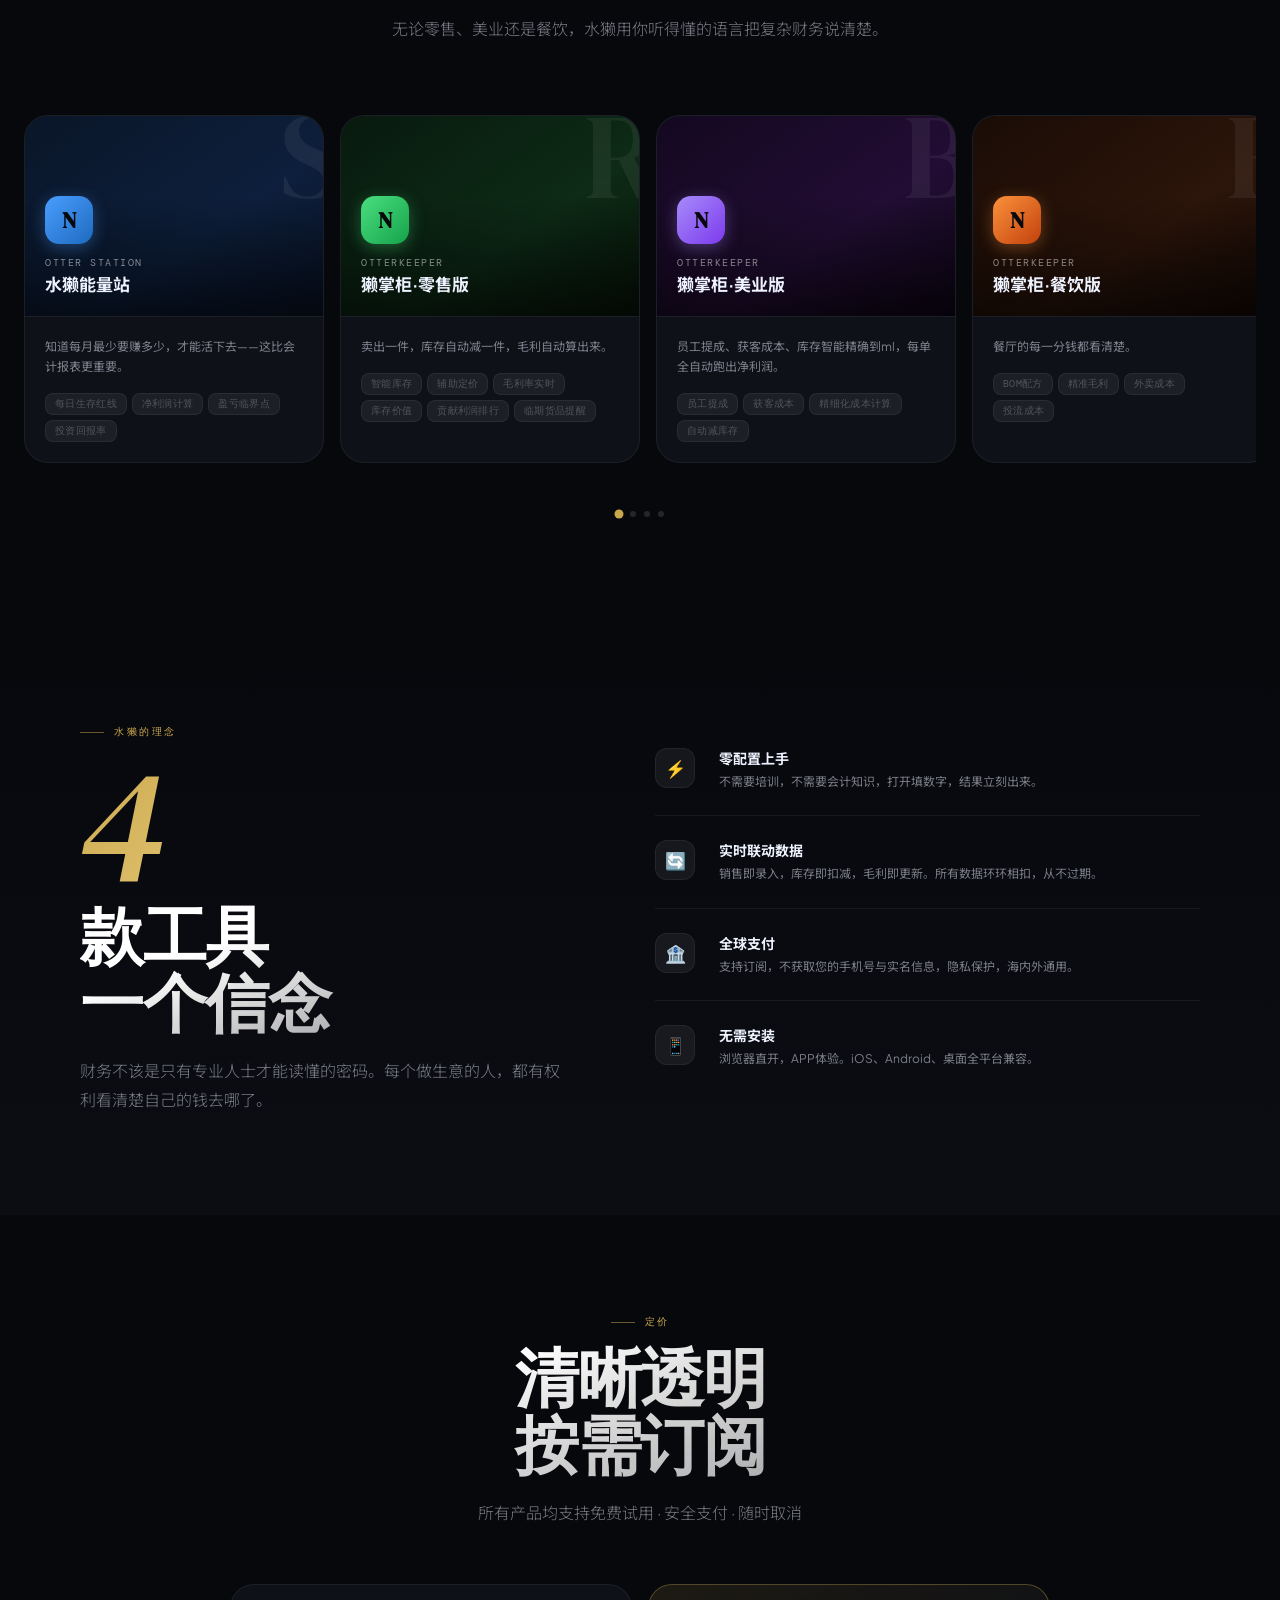
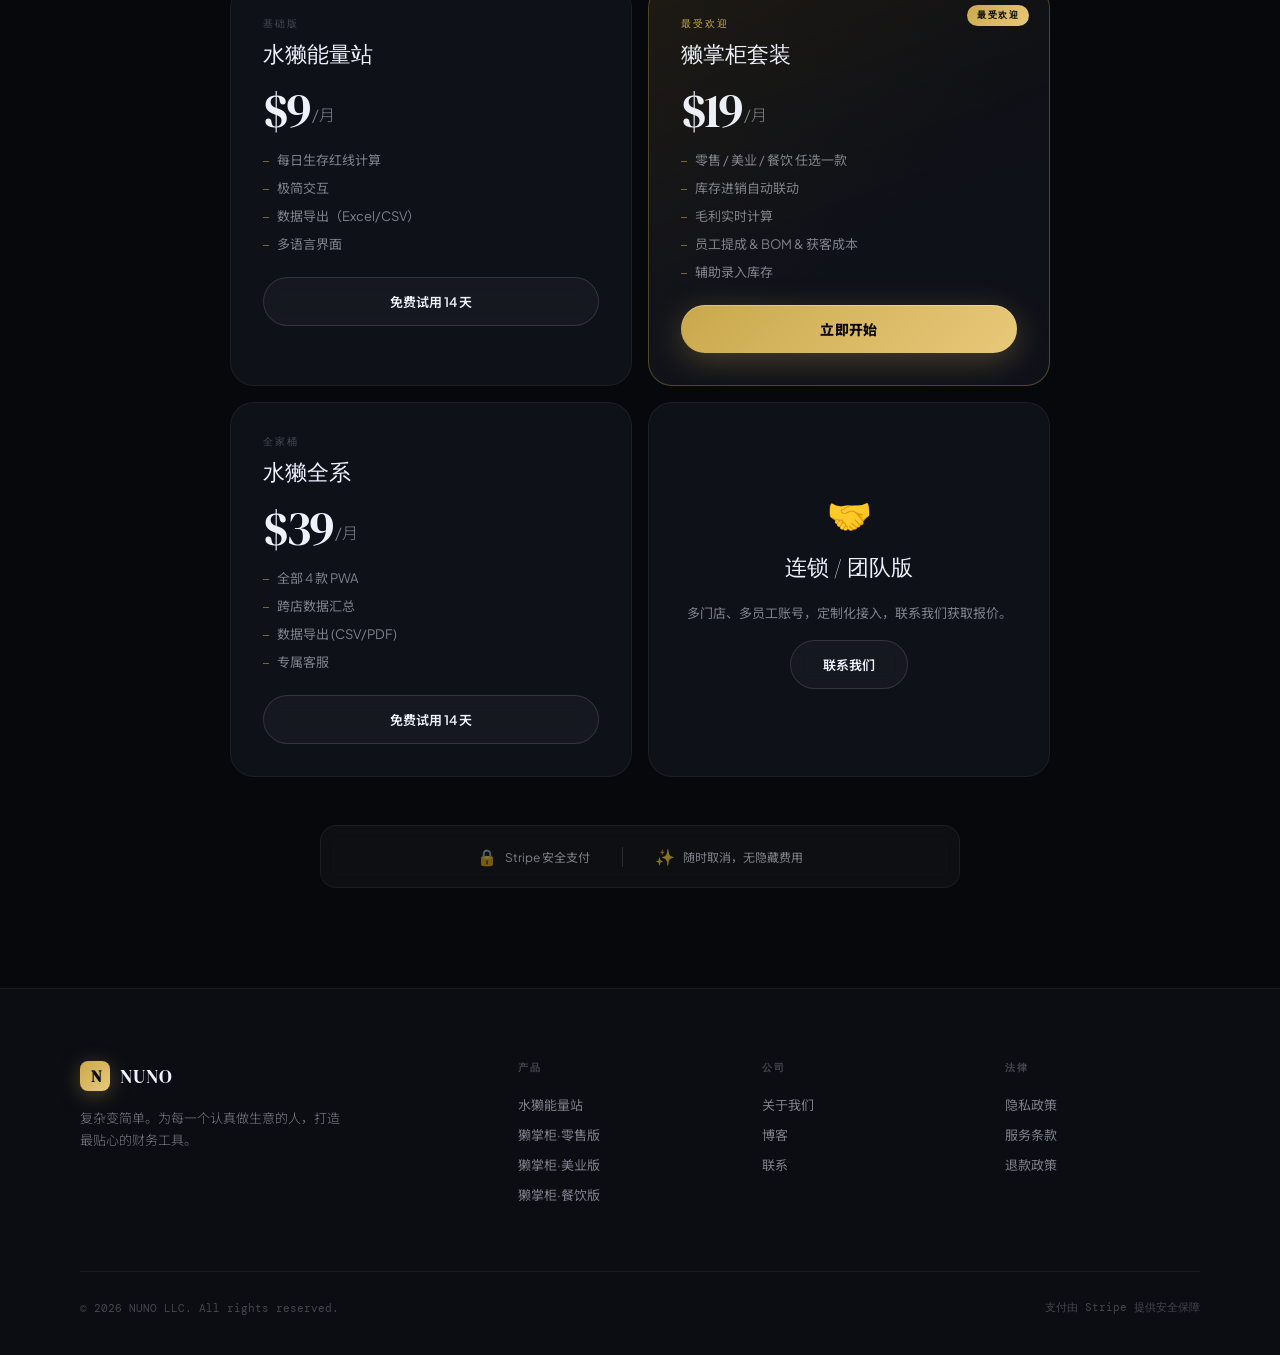
==== commit d0e1ae68: "Remove bank verification trust pill Removed bank verification trust pill from the UI." ====
--- a/index.html
+++ b/index.html
@@ -1441,11 +1441,7 @@
         <span class="trust-icon">🔒</span>
         <span class="i18n" data-key="trust1">Stripe 安全支付</span>
       </div>
-      <div class="trust-divider"></div>
-      <div class="trust-pill">
-        <span class="trust-icon">🏦</span>
-        <span class="i18n" data-key="trust2">美国银行开户验证</span>
-      </div>
+    
       <div class="trust-divider"></div>
       <div class="trust-pill">
         <span class="trust-icon">✨</span>
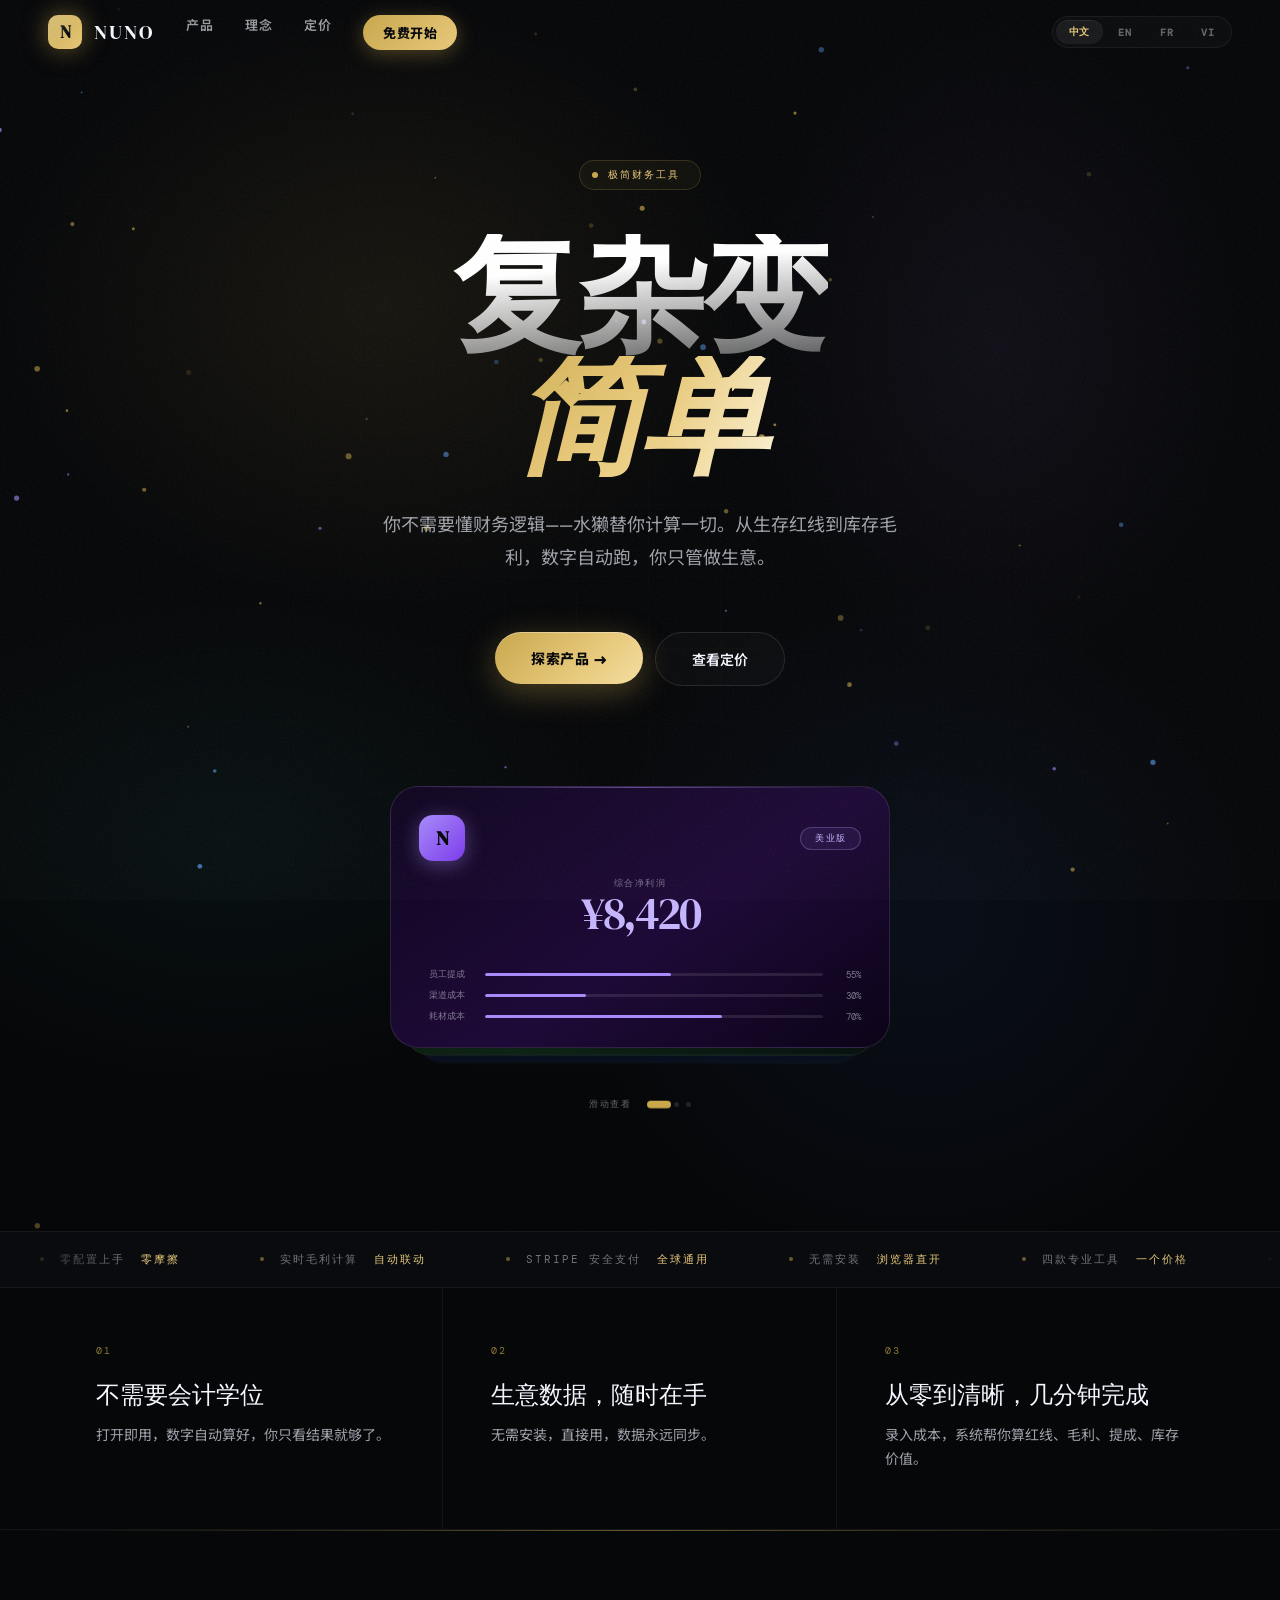
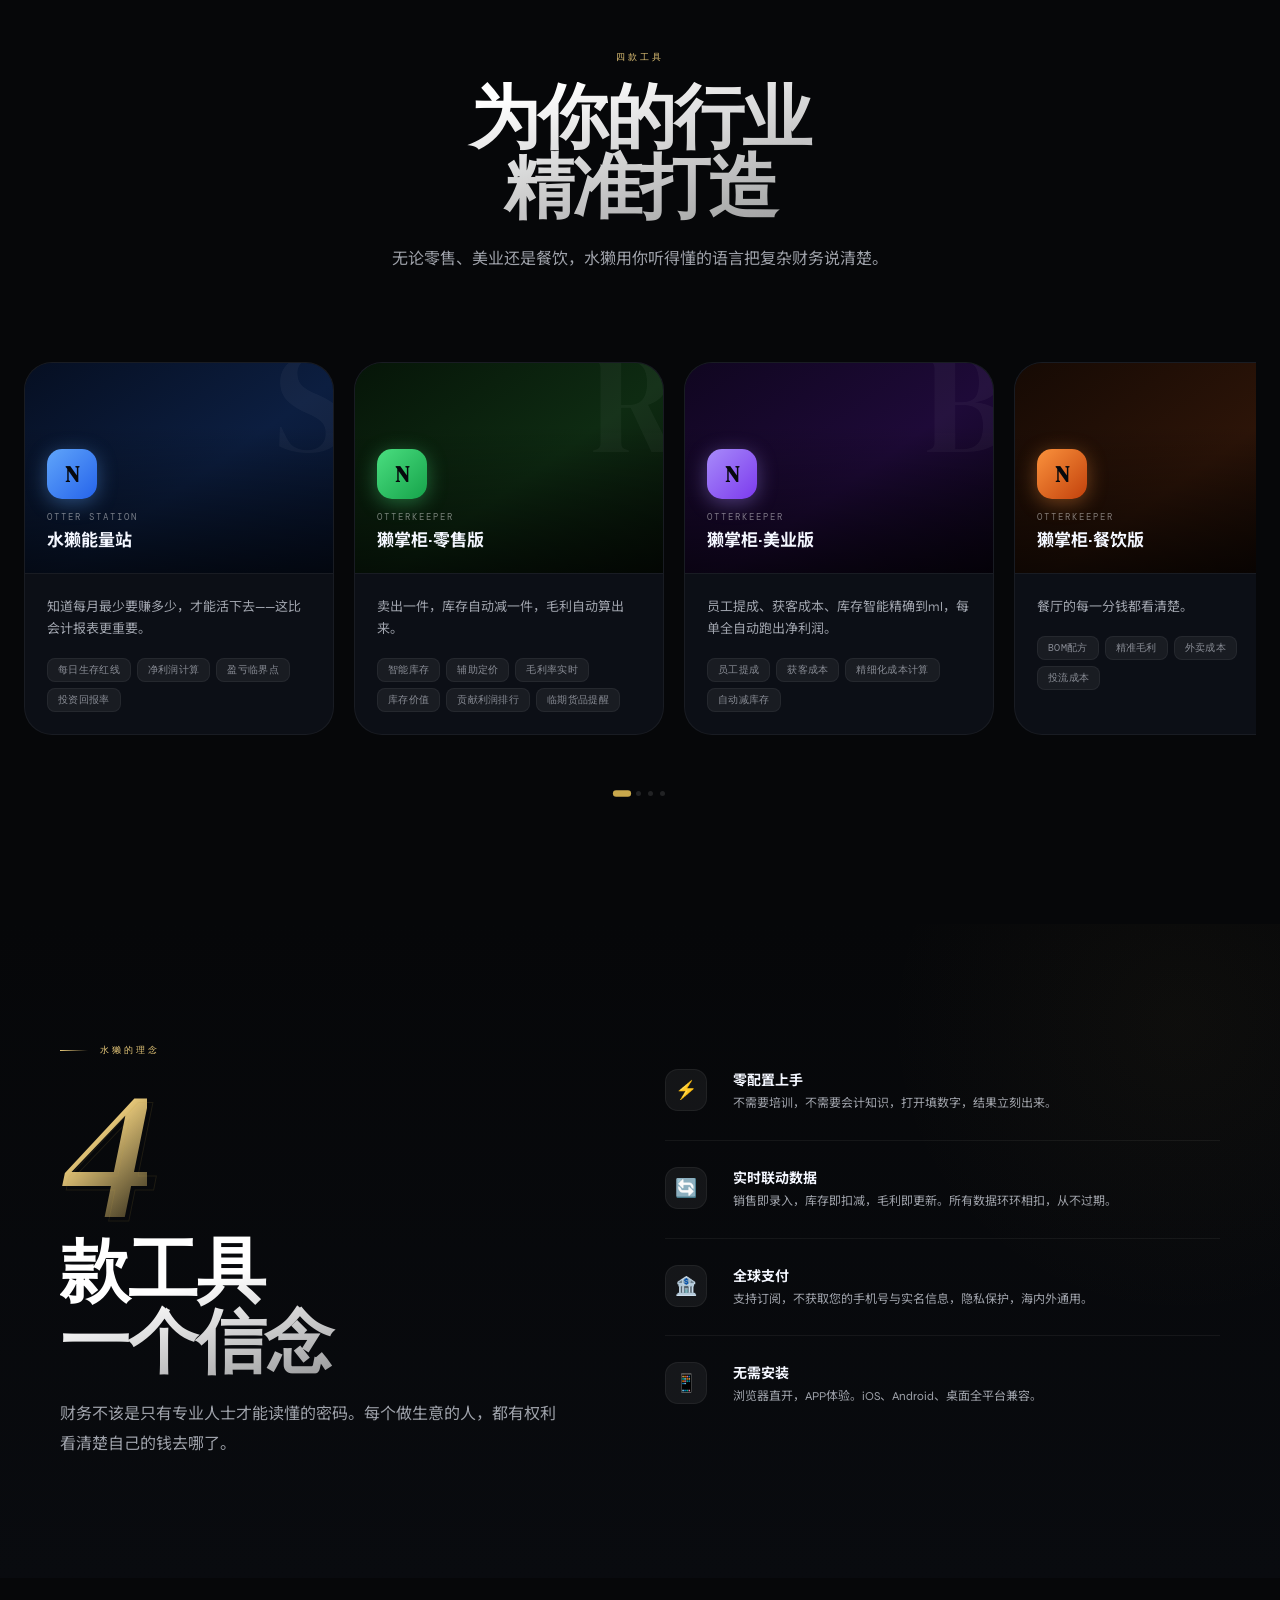
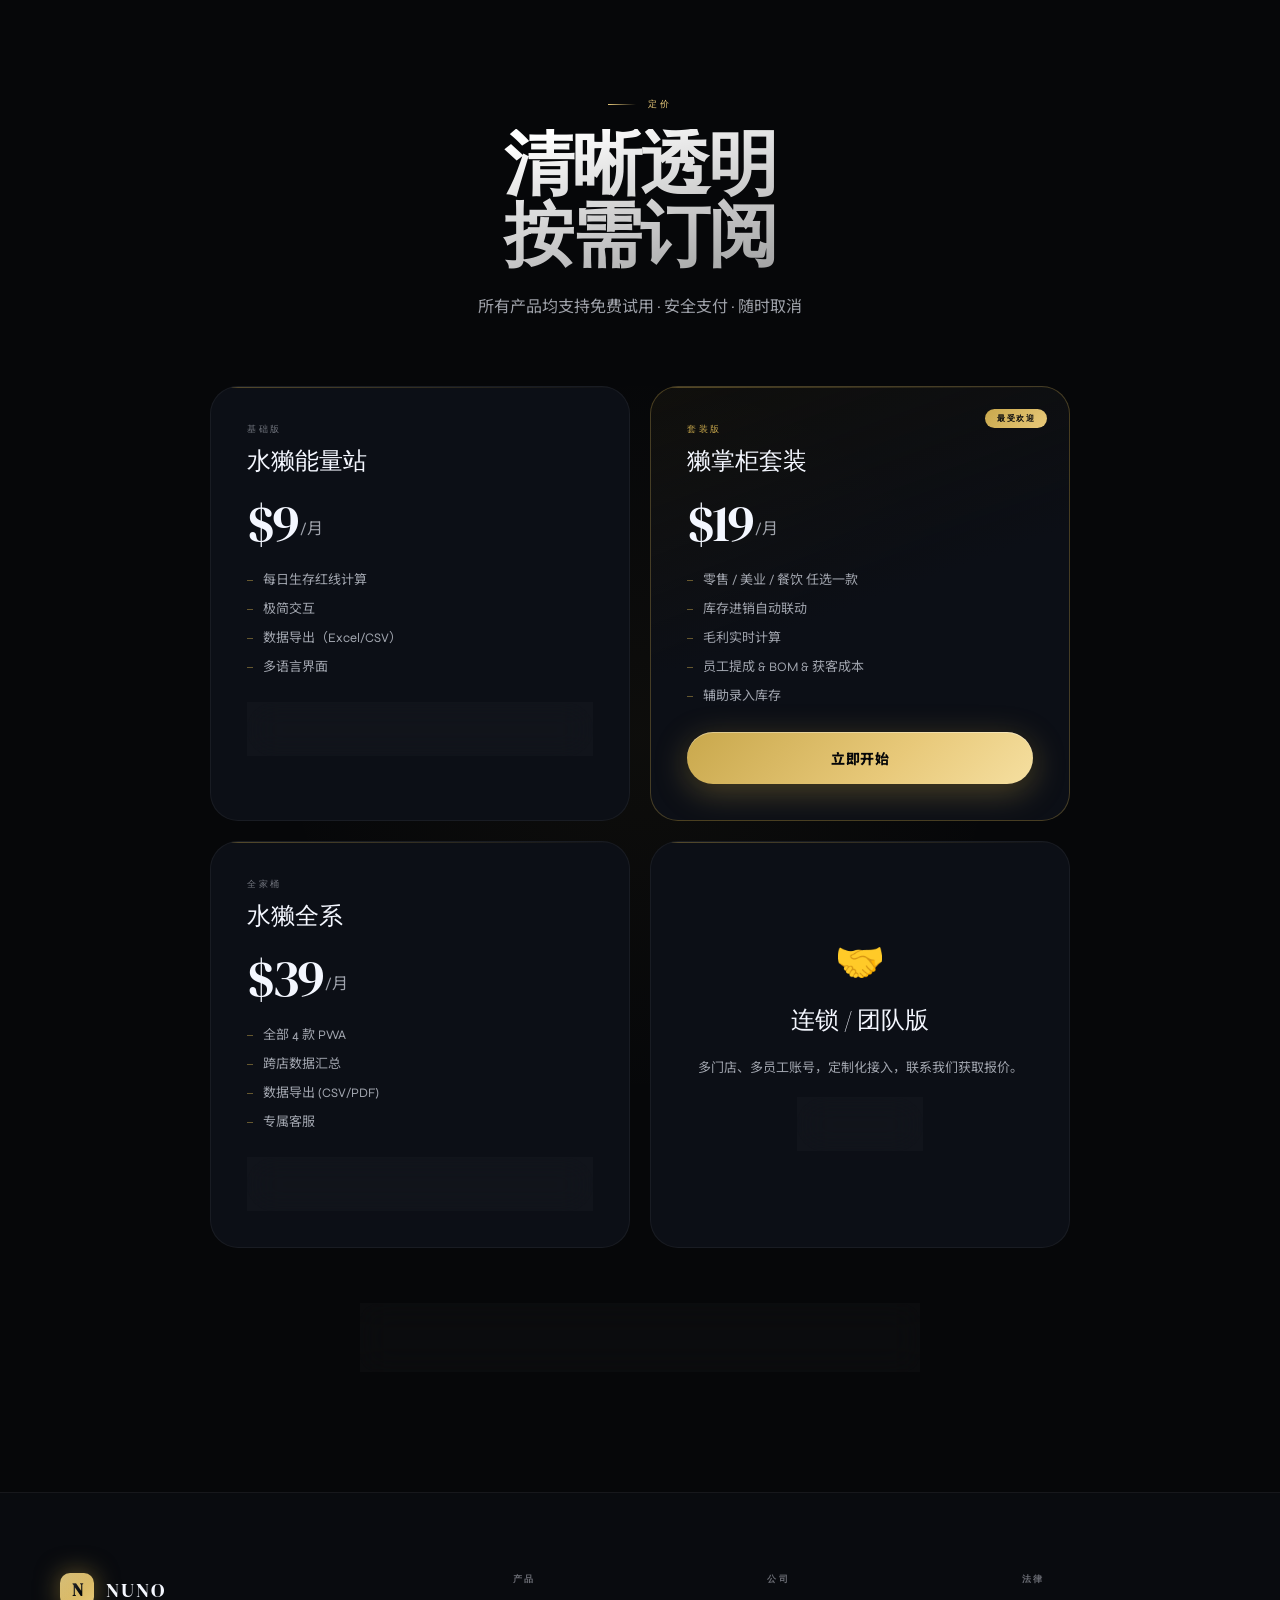
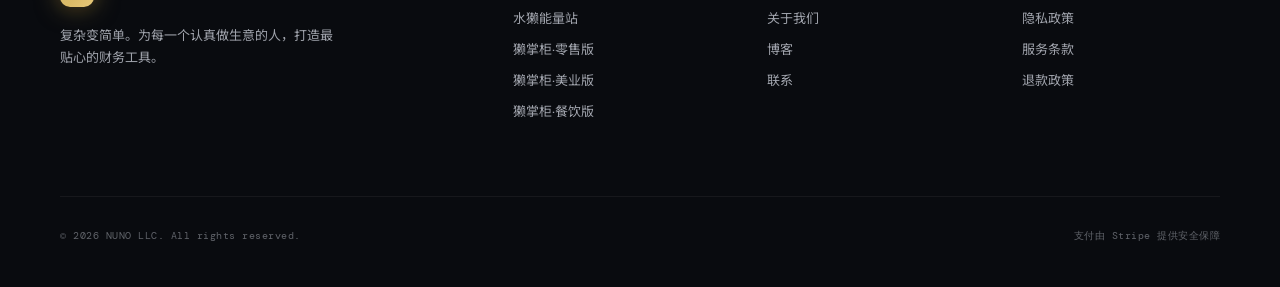
==== commit 96bc65c3: "Update print statement from 'Hello' to 'Goodbye'" ====
--- a/index.html
+++ b/index.html
@@ -5,37 +5,46 @@
 <meta name="viewport" content="width=device-width, initial-scale=1.0">
 <title>NUNO — 极简财务工具</title>
 <link rel="preconnect" href="https://fonts.googleapis.com">
-<link href="https://fonts.googleapis.com/css2?family=DM+Serif+Display:ital@0;1&family=DM+Mono:wght@400;500&family=Plus+Jakarta+Sans:wght@300;400;500;600;700;800&family=Noto+Sans+SC:wght@300;400;700&display=swap" rel="stylesheet">
+<link href="https://fonts.googleapis.com/css2?family=DM+Serif+Display:ital@0;1&family=DM+Mono:wght@300;400;500&family=Syne:wght@400;500;600;700;800&family=Noto+Sans+SC:wght@300;400;700&display=swap" rel="stylesheet">
 <style>
+/* ═══════════════════════════════════════════════════════
+   TOKENS
+═══════════════════════════════════════════════════════ */
 :root {
-  --bg:      #07080C;
-  --bg2:     #0B0D13;
-  --bg3:     #0F1119;
-  --glass:   rgba(255,255,255,0.03);
-  --glass2:  rgba(255,255,255,0.06);
-  --border:  rgba(255,255,255,0.06);
-  --border2: rgba(255,255,255,0.12);
-  --text:    #EEF2FF;
-  --text2:   rgba(238,242,255,0.5);
-  --text3:   rgba(238,242,255,0.25);
+  --bg:      #060709;
+  --bg2:     #090B0F;
+  --bg3:     #0C0F16;
+  --glass:   rgba(255,255,255,0.025);
+  --glass2:  rgba(255,255,255,0.055);
+  --border:  rgba(255,255,255,0.055);
+  --border2: rgba(255,255,255,0.11);
+  --text:    #F4F7FF;
+  --text2:   rgba(240,244,255,0.65);
+  --text3:   rgba(240,244,255,0.38);
+
   --gold:    #C9A84C;
   --gold2:   #E8C97A;
-  --gold3:   rgba(201,168,76,0.12);
+  --gold3:   #F5DFA0;
+  --gold-glow: rgba(201,168,76,0.18);
+
   --blue:    #3B82F6;
   --blue2:   #60A5FA;
   --teal:    #2DD4BF;
   --green:   #4ADE80;
   --violet:  #A78BFA;
   --orange:  #FB923C;
-  --glow-gold: rgba(201,168,76,0.15);
-  --glow-blue: rgba(59,130,246,0.12);
-  --font-display: 'DM Serif Display', serif;
-  --font-sans: 'Plus Jakarta Sans', 'Noto Sans SC', sans-serif;
+  --rose:    #F472B6;
+
+  --font-display: 'DM Serif Display', Georgia, serif;
+  --font-sans: 'Syne', 'Noto Sans SC', sans-serif;
   --font-mono: 'DM Mono', monospace;
+
+  --ease-spring: cubic-bezier(0.34, 1.56, 0.64, 1);
+  --ease-smooth: cubic-bezier(0.22, 1, 0.36, 1);
 }
 
 *, *::before, *::after { box-sizing: border-box; margin: 0; padding: 0; }
-html { scroll-behavior: smooth; }
+html { scroll-behavior: smooth; overflow-x: hidden; }
 
 body {
   background: var(--bg);
@@ -43,17 +52,57 @@
   font-family: var(--font-sans);
   overflow-x: hidden;
   -webkit-font-smoothing: antialiased;
-}
-
-/* ─── GRAIN OVERLAY ─── */
+  cursor: none;
+}
+
+/* ─── CUSTOM CURSOR ─── */
+.cursor {
+  width: 10px; height: 10px;
+  background: var(--gold2);
+  border-radius: 50%;
+  position: fixed;
+  top: 0; left: 0;
+  pointer-events: none;
+  z-index: 99999;
+  transform: translate(-50%,-50%);
+  transition: width 0.2s, height 0.2s, background 0.2s, opacity 0.2s;
+  box-shadow: 0 0 8px rgba(232,201,122,0.6);
+}
+.cursor-ring {
+  width: 40px; height: 40px;
+  border: 1px solid rgba(201,168,76,0.4);
+  border-radius: 50%;
+  position: fixed;
+  top: 0; left: 0;
+  pointer-events: none;
+  z-index: 99998;
+  transform: translate(-50%,-50%);
+  transition: width 0.4s var(--ease-smooth), height 0.4s var(--ease-smooth), border-color 0.3s, transform 0.12s linear;
+}
+body:has(a:hover) .cursor { width: 18px; height: 18px; background: var(--gold3); }
+body:has(a:hover) .cursor-ring { width: 56px; height: 56px; border-color: rgba(201,168,76,0.6); }
+body:has(.btn-gold:hover) .cursor { background: #07080C; }
+
+/* ─── GRAIN ─── */
 body::before {
   content: '';
-  position: fixed;
-  inset: 0;
-  background-image: url("data:image/svg+xml,%3Csvg viewBox='0 0 256 256' xmlns='http://www.w3.org/2000/svg'%3E%3Cfilter id='noise'%3E%3CfeTurbulence type='fractalNoise' baseFrequency='0.9' numOctaves='4' stitchTiles='stitch'/%3E%3C/filter%3E%3Crect width='100%25' height='100%25' filter='url(%23noise)' opacity='0.04'/%3E%3C/svg%3E");
+  position: fixed; inset: 0;
+  background-image: url("data:image/svg+xml,%3Csvg viewBox='0 0 512 512' xmlns='http://www.w3.org/2000/svg'%3E%3Cfilter id='n'%3E%3CfeTurbulence type='fractalNoise' baseFrequency='0.75' numOctaves='4' stitchTiles='stitch'/%3E%3C/filter%3E%3Crect width='100%25' height='100%25' filter='url(%23n)' opacity='0.035'/%3E%3C/svg%3E");
   pointer-events: none;
   z-index: 9999;
-  opacity: 0.4;
+}
+
+/* ─── SCROLL PROGRESS ─── */
+.scroll-line {
+  position: fixed;
+  top: 0; left: 0;
+  height: 2px;
+  background: linear-gradient(90deg, var(--gold), var(--gold2), var(--gold3));
+  z-index: 9998;
+  transform-origin: left;
+  transform: scaleX(0);
+  transition: transform 0.1s linear;
+  box-shadow: 0 0 8px var(--gold);
 }
 
 /* ─── NAV ─── */
@@ -61,996 +110,969 @@
   position: fixed;
   top: 0; left: 0; right: 0;
   z-index: 500;
-  height: 60px;
+  height: 64px;
   display: flex;
   align-items: center;
-  padding: 0 40px;
-  background: rgba(7,8,12,0.7);
-  backdrop-filter: blur(24px) saturate(180%);
+  padding: 0 48px;
+  gap: 32px;
+  transition: background 0.4s, border-color 0.4s, backdrop-filter 0.4s;
+}
+.nav.scrolled {
+  background: rgba(6,7,9,0.85);
+  backdrop-filter: blur(32px) saturate(200%);
   border-bottom: 1px solid var(--border);
-  gap: 32px;
 }
 
 .nav-logo {
-  display: flex;
-  align-items: center;
-  gap: 10px;
-  text-decoration: none;
-  flex-shrink: 0;
+  display: flex; align-items: center; gap: 12px;
+  text-decoration: none; flex-shrink: 0;
 }
 .nav-logo-mark {
-  width: 30px; height: 30px;
+  width: 34px; height: 34px;
   background: linear-gradient(135deg, var(--gold), var(--gold2));
-  border-radius: 8px;
+  border-radius: 10px;
   display: flex; align-items: center; justify-content: center;
   font-family: var(--font-display);
-  font-size: 16px;
-  color: #07080C;
-  font-weight: 900;
-  letter-spacing: -1px;
-  box-shadow: 0 4px 20px rgba(201,168,76,0.35);
+  font-size: 17px; color: #06080C; font-weight: 900;
+  box-shadow: 0 0 24px rgba(201,168,76,0.5), 0 4px 12px rgba(0,0,0,0.4);
+  position: relative;
+  overflow: hidden;
+}
+.nav-logo-mark::after {
+  content: '';
+  position: absolute; inset: 0;
+  background: linear-gradient(135deg, rgba(255,255,255,0.25) 0%, transparent 60%);
 }
 .nav-logo-text {
   font-family: var(--font-display);
-  font-size: 19px;
-  color: var(--text);
-  letter-spacing: 1px;
+  font-size: 20px; color: var(--text);
+  letter-spacing: 2px;
 }
 
 .nav-links {
-  display: flex;
-  gap: 28px;
-  flex: 1;
+  display: flex; gap: 32px; flex: 1;
 }
 .nav-links a {
-  color: var(--text2);
-  text-decoration: none;
-  font-size: 13px;
-  font-weight: 500;
-  letter-spacing: 0.3px;
+  color: rgba(244,247,255,0.62); text-decoration: none;
+  font-size: 13px; font-weight: 600;
+  letter-spacing: 0.5px;
   transition: color 0.2s;
+  position: relative;
+}
+.nav-links a::after {
+  content: '';
+  position: absolute; bottom: -2px; left: 0; right: 0;
+  height: 1px;
+  background: var(--gold2);
+  transform: scaleX(0);
+  transform-origin: left;
+  transition: transform 0.3s var(--ease-smooth);
 }
 .nav-links a:hover { color: var(--text); }
+.nav-links a:hover::after { transform: scaleX(1); }
+
 .nav-cta-link {
   background: linear-gradient(135deg, var(--gold), var(--gold2)) !important;
-  color: #07080C !important;
-  padding: 7px 18px;
-  border-radius: 20px;
-  font-weight: 700 !important;
-}
+  color: #06080C !important;
+  padding: 8px 20px !important;
+  border-radius: 24px;
+  font-weight: 800 !important;
+  box-shadow: 0 4px 20px rgba(201,168,76,0.35);
+}
+.nav-cta-link::after { display: none !important; }
 
 .lang-switcher {
-  display: flex;
-  gap: 3px;
+  display: flex; gap: 2px;
   background: var(--glass);
   border: 1px solid var(--border);
-  border-radius: 24px;
+  border-radius: 28px;
   padding: 3px;
 }
 .lang-btn {
-  background: transparent;
-  border: none;
-  color: var(--text3);
-  font-size: 11px;
-  font-weight: 600;
-  padding: 4px 12px;
-  border-radius: 20px;
-  cursor: pointer;
-  transition: all 0.25s;
-  font-family: var(--font-sans);
-  letter-spacing: 0.5px;
+  background: transparent; border: none;
+  color: var(--text3); font-size: 10px; font-weight: 700;
+  padding: 5px 13px; border-radius: 20px;
+  cursor: none; transition: all 0.25s;
+  font-family: var(--font-mono); letter-spacing: 0.8px;
 }
 .lang-btn:hover { color: var(--text2); }
 .lang-btn.active {
-  background: var(--glass2);
-  color: var(--gold2);
-  box-shadow: inset 0 1px 0 rgba(255,255,255,0.08);
-}
-
-/* ─── HERO ─── */
+  background: var(--glass2); color: var(--gold2);
+  box-shadow: inset 0 1px 0 rgba(255,255,255,0.07);
+}
+
+/* ═══════════════════════════════════════════════════════
+   HERO
+═══════════════════════════════════════════════════════ */
 .hero {
   min-height: 100vh;
-  display: flex;
-  flex-direction: column;
-  align-items: center;
-  justify-content: center;
+  display: flex; flex-direction: column;
+  align-items: center; justify-content: center;
   text-align: center;
-  padding: 140px 24px 100px;
-  position: relative;
-  overflow: hidden;
-}
-
-/* Ambient orbs */
-.orb {
+  padding: 160px 24px 120px;
+  position: relative; overflow: hidden;
+}
+
+/* Animated mesh gradient */
+.hero-bg-mesh {
   position: absolute;
-  border-radius: 50%;
-  filter: blur(80px);
+  inset: 0;
+  width: 100%; height: 100%;
+  background:
+    radial-gradient(ellipse 55% 45% at 30% 25%, rgba(201,168,76,0.09) 0%, transparent 55%),
+    radial-gradient(ellipse 50% 50% at 72% 75%, rgba(59,130,246,0.07) 0%, transparent 55%),
+    radial-gradient(ellipse 40% 55% at 78% 28%, rgba(167,139,250,0.06) 0%, transparent 50%),
+    radial-gradient(ellipse 60% 40% at 18% 68%, rgba(45,212,191,0.05) 0%, transparent 50%);
+  animation: meshDrift 20s ease-in-out infinite alternate;
   pointer-events: none;
 }
-.orb-1 {
-  width: 600px; height: 600px;
-  background: radial-gradient(circle, rgba(201,168,76,0.08) 0%, transparent 70%);
-  top: -100px; left: 50%;
-  transform: translateX(-50%);
-}
-.orb-2 {
-  width: 400px; height: 400px;
-  background: radial-gradient(circle, rgba(59,130,246,0.07) 0%, transparent 70%);
-  bottom: 0; right: 10%;
-}
-.orb-3 {
-  width: 300px; height: 300px;
-  background: radial-gradient(circle, rgba(167,139,250,0.06) 0%, transparent 70%);
-  bottom: 20%; left: 5%;
-}
-
-/* Grid lines bg */
+@keyframes meshDrift {
+  0%   { transform: translate(0, 0) rotate(0deg); }
+  33%  { transform: translate(2%, 1.5%) rotate(0.5deg); }
+  66%  { transform: translate(-1.5%, 2%) rotate(-0.3deg); }
+  100% { transform: translate(1%, -1%) rotate(0.4deg); }
+}
+
+/* Grid */
 .hero::after {
   content: '';
-  position: absolute;
-  inset: 0;
+  position: absolute; inset: 0;
   background-image:
-    linear-gradient(rgba(255,255,255,0.015) 1px, transparent 1px),
-    linear-gradient(90deg, rgba(255,255,255,0.015) 1px, transparent 1px);
-  background-size: 60px 60px;
-  mask-image: radial-gradient(ellipse 80% 60% at 50% 40%, black 0%, transparent 100%);
+    linear-gradient(rgba(255,255,255,0.012) 1px, transparent 1px),
+    linear-gradient(90deg, rgba(255,255,255,0.012) 1px, transparent 1px);
+  background-size: 72px 72px;
+  mask-image: radial-gradient(ellipse 70% 70% at 50% 50%, black 0%, transparent 100%);
   pointer-events: none;
 }
 
+/* Floating particles canvas */
+#particleCanvas {
+  position: absolute; inset: 0;
+  width: 100%; height: 100%;
+  pointer-events: none;
+  opacity: 0.85;
+}
+
 .hero-eyebrow {
-  display: inline-flex;
-  align-items: center;
-  gap: 10px;
-  border: 1px solid rgba(201,168,76,0.25);
-  background: rgba(201,168,76,0.06);
-  border-radius: 32px;
-  padding: 6px 18px 6px 10px;
-  margin-bottom: 40px;
-  position: relative;
-  z-index: 1;
+  display: inline-flex; align-items: center; gap: 10px;
+  border: 1px solid rgba(201,168,76,0.2);
+  background: rgba(201,168,76,0.05);
+  border-radius: 40px;
+  padding: 7px 20px 7px 12px;
+  margin-bottom: 44px;
+  position: relative; z-index: 2;
+  animation: fadeSlideUp 1s var(--ease-smooth) both;
+  backdrop-filter: blur(12px);
 }
 .eyebrow-dot {
   width: 6px; height: 6px;
-  background: var(--gold);
-  border-radius: 50%;
-  animation: blink 2.5s ease-in-out infinite;
+  background: var(--gold); border-radius: 50%;
+  animation: pulse 2.5s ease-in-out infinite;
+  box-shadow: 0 0 0 0 rgba(201,168,76,0.5);
+}
+@keyframes pulse {
+  0%, 100% { box-shadow: 0 0 0 0 rgba(201,168,76,0.5); }
+  50% { box-shadow: 0 0 0 5px rgba(201,168,76,0); }
 }
 .eyebrow-text {
-  font-size: 11px;
-  font-weight: 700;
-  letter-spacing: 1.5px;
-  text-transform: uppercase;
-  color: var(--gold2);
-  font-family: var(--font-mono);
-}
-@keyframes blink {
-  0%,100% { opacity: 1; box-shadow: 0 0 6px var(--gold); }
-  50% { opacity: 0.3; box-shadow: none; }
-}
-
+  font-family: var(--font-mono); font-size: 10px;
+  font-weight: 500; letter-spacing: 2px;
+  text-transform: uppercase; color: var(--gold2);
+}
+
+/* HERO H1 — split letter animation */
 .hero-h1 {
   font-family: var(--font-display);
-  font-size: clamp(52px, 9vw, 112px);
-  line-height: 1.0;
-  letter-spacing: -2px;
-  max-width: 900px;
-  margin-bottom: 28px;
-  position: relative;
-  z-index: 1;
-  animation: fadeSlideUp 0.9s cubic-bezier(0.22,1,0.36,1) both;
+  font-size: clamp(64px, 10vw, 128px);
+  line-height: 0.95;
+  letter-spacing: -3px;
+  max-width: 960px;
+  margin-bottom: 32px;
+  position: relative; z-index: 2;
 }
 .hero-h1 .line-plain {
   display: block;
-  background: linear-gradient(170deg, #fff 40%, rgba(255,255,255,0.45));
+  background: linear-gradient(175deg, #fff 30%, rgba(255,255,255,0.35));
   -webkit-background-clip: text;
   -webkit-text-fill-color: transparent;
   background-clip: text;
+  animation: fadeSlideUp 1s 0.1s var(--ease-smooth) both;
 }
 .hero-h1 .line-gold {
   display: block;
-  background: linear-gradient(135deg, var(--gold) 20%, var(--gold2) 60%, #fff 100%);
+  background: linear-gradient(135deg, var(--gold) 0%, var(--gold2) 45%, var(--gold3) 80%, #fff 100%);
   -webkit-background-clip: text;
   -webkit-text-fill-color: transparent;
   background-clip: text;
   font-style: italic;
-}
-
-@keyframes fadeSlideUp {
-  from { opacity: 0; transform: translateY(40px); }
-  to   { opacity: 1; transform: none; }
-}
-
-.hero-sub {
-  font-size: clamp(15px, 1.8vw, 18px);
-  color: var(--text2);
-  max-width: 520px;
-  line-height: 1.8;
-  margin-bottom: 52px;
-  font-weight: 300;
+  animation: fadeSlideUp 1s 0.2s var(--ease-smooth) both;
   position: relative;
-  z-index: 1;
-  animation: fadeSlideUp 0.9s 0.15s cubic-bezier(0.22,1,0.36,1) both;
-}
-
-.hero-ctas {
-  display: flex;
-  gap: 12px;
-  flex-wrap: wrap;
-  justify-content: center;
-  margin-bottom: 96px;
-  position: relative;
-  z-index: 1;
-  animation: fadeSlideUp 0.9s 0.3s cubic-bezier(0.22,1,0.36,1) both;
-}
-
-.btn-gold {
-  background: linear-gradient(135deg, var(--gold), var(--gold2));
-  color: #07080C;
-  border: none;
-  padding: 14px 32px;
-  border-radius: 32px;
-  font-size: 14px;
-  font-weight: 800;
-  cursor: pointer;
-  font-family: var(--font-sans);
-  text-decoration: none;
-  display: inline-flex;
-  align-items: center;
-  gap: 8px;
-  letter-spacing: 0.3px;
-  transition: transform 0.2s, box-shadow 0.2s;
-  box-shadow: 0 8px 32px rgba(201,168,76,0.3), inset 0 1px 0 rgba(255,255,255,0.3);
-}
-.btn-gold:hover {
-  transform: translateY(-2px);
-  box-shadow: 0 14px 40px rgba(201,168,76,0.4), inset 0 1px 0 rgba(255,255,255,0.3);
-}
-
-.btn-ghost {
-  background: var(--glass);
-  color: var(--text);
-  border: 1px solid var(--border2);
-  padding: 14px 32px;
-  border-radius: 32px;
-  font-size: 14px;
-  font-weight: 600;
-  cursor: pointer;
-  font-family: var(--font-sans);
-  text-decoration: none;
-  display: inline-flex;
-  align-items: center;
-  gap: 8px;
-  transition: background 0.2s, border-color 0.2s;
-  backdrop-filter: blur(8px);
-}
-.btn-ghost:hover {
-  background: var(--glass2);
-  border-color: rgba(255,255,255,0.2);
-}
-
-/* ─── HERO CARD DECK ─── */
-.card-deck-section {
-  position: relative;
-  z-index: 1;
-  width: 100%;
-  max-width: 480px;
-  margin: 0 auto;
-  animation: fadeSlideUp 0.9s 0.45s cubic-bezier(0.22,1,0.36,1) both;
-}
-
-.card-deck-viewport {
-  position: relative;
-  height: 280px;
-  perspective: 1200px;
-  cursor: grab;
-}
-.card-deck-viewport:active { cursor: grabbing; }
-
-/* Stacked cards behind */
-.preview-card {
-  position: absolute;
-  width: 100%;
-  border-radius: 24px;
-  overflow: hidden;
-  border: 1px solid var(--border2);
-  transition: transform 0.5s cubic-bezier(0.34,1.56,0.64,1), opacity 0.4s ease;
-  will-change: transform;
-  backface-visibility: hidden;
-}
-
-/* Card z-layers & stack effect */
-.preview-card:nth-child(3) {
-  transform: translateY(28px) scale(0.88) rotateX(4deg);
-  z-index: 1;
-  opacity: 0.45;
-  filter: blur(0.5px);
-}
-.preview-card:nth-child(2) {
-  transform: translateY(14px) scale(0.94) rotateX(2deg);
-  z-index: 2;
-  opacity: 0.7;
-}
-.preview-card:nth-child(1) {
-  transform: translateY(0) scale(1) rotateX(0deg);
-  z-index: 3;
-  opacity: 1;
-}
-
-/* When cycling — animate out left */
-.preview-card.swipe-out {
-  transform: translateX(-120%) rotate(-8deg) !important;
-  opacity: 0 !important;
-  transition: transform 0.4s cubic-bezier(0.4,0,1,1), opacity 0.3s ease !important;
-}
-
-.preview-card-inner {
-  padding: 28px;
-  height: 248px;
-  display: flex;
-  flex-direction: column;
-  gap: 14px;
-  position: relative;
-}
-
-/* App-specific gradients */
-.card-station { background: linear-gradient(145deg, #0A1628 0%, #0d1f3c 60%, #091428 100%); }
-.card-retail  { background: linear-gradient(145deg, #081A0E 0%, #0d2b16 60%, #071508 100%); }
-.card-beauty  { background: linear-gradient(145deg, #140820 0%, #220d34 60%, #100619 100%); }
-.card-food    { background: linear-gradient(145deg, #1A0C06 0%, #2c150a 60%, #150904 100%); }
-
-.card-top-row {
-  display: flex;
-  align-items: center;
-  justify-content: space-between;
-}
-.card-icon {
-  width: 44px; height: 44px;
-  border-radius: 14px;
-  display: flex; align-items: center; justify-content: center;
-  font-family: var(--font-display);
-  font-size: 20px;
-  color: #07080C;
-  font-weight: 900;
-}
-.icon-station { background: linear-gradient(135deg, #4A9EFF, #1e6abf); box-shadow: 0 4px 16px rgba(74,158,255,0.35); }
-.icon-retail  { background: linear-gradient(135deg, #4ADE80, #16a34a); box-shadow: 0 4px 16px rgba(74,222,128,0.35); }
-.icon-beauty  { background: linear-gradient(135deg, #A78BFA, #7c3aed); box-shadow: 0 4px 16px rgba(167,139,250,0.35); }
-.icon-food    { background: linear-gradient(135deg, #FB923C, #c2410c); box-shadow: 0 4px 16px rgba(251,146,60,0.35); }
-
-.card-badge-pill {
-  font-family: var(--font-mono);
-  font-size: 10px;
-  letter-spacing: 1px;
-  padding: 4px 12px;
-  border-radius: 20px;
-  font-weight: 500;
-  border: 1px solid;
-}
-.pill-blue   { color: #60A5FA; border-color: rgba(96,165,250,0.3); background: rgba(96,165,250,0.08); }
-.pill-green  { color: #4ADE80; border-color: rgba(74,222,128,0.3); background: rgba(74,222,128,0.08); }
-.pill-violet { color: #A78BFA; border-color: rgba(167,139,250,0.3); background: rgba(167,139,250,0.08); }
-.pill-orange { color: #FB923C; border-color: rgba(251,146,60,0.3); background: rgba(251,146,60,0.08); }
-
-.card-metric-label {
-  font-family: var(--font-mono);
-  font-size: 10px;
-  letter-spacing: 1px;
-  text-transform: uppercase;
-  color: var(--text3);
-}
-.card-metric-value {
-  font-family: var(--font-display);
-  font-size: 42px;
-  line-height: 1;
-  letter-spacing: -2px;
-}
-.val-blue   { color: #60A5FA; }
-.val-green  { color: #4ADE80; }
-.val-violet { color: #A78BFA; }
-.val-orange { color: #FB923C; }
-
-.card-bars {
-  display: flex;
-  flex-direction: column;
-  gap: 6px;
-  margin-top: auto;
-}
-.card-bar-row {
-  display: flex;
-  align-items: center;
-  gap: 8px;
-}
-.card-bar-label {
-  font-size: 9px;
-  color: var(--text3);
-  font-family: var(--font-mono);
-  width: 60px;
-  flex-shrink: 0;
-}
-.card-bar-track {
-  flex: 1;
-  height: 3px;
-  background: rgba(255,255,255,0.06);
-  border-radius: 2px;
-  overflow: hidden;
-}
-.card-bar-fill {
-  height: 100%;
-  border-radius: 2px;
-  opacity: 0.7;
-}
-
-.card-title-row {
-  display: flex;
-  flex-direction: column;
-  gap: 2px;
-}
-.card-app-name {
-  font-family: var(--font-sans);
-  font-size: 13px;
-  font-weight: 700;
-  color: var(--text);
-}
-.card-app-desc {
-  font-size: 11px;
-  color: var(--text3);
-  line-height: 1.4;
-}
-
-/* Swipe hint */
-.deck-hint {
-  display: flex;
-  align-items: center;
-  justify-content: center;
-  gap: 16px;
-  margin-top: 20px;
-}
-.deck-dots {
-  display: flex;
-  gap: 6px;
-}
-.deck-dot {
-  width: 6px; height: 6px;
-  border-radius: 50%;
-  background: var(--border2);
-  transition: background 0.3s, transform 0.3s;
-  cursor: pointer;
-}
-.deck-dot.active {
-  background: var(--gold);
-  transform: scale(1.4);
-}
-.deck-swipe-label {
-  font-size: 10px;
-  color: var(--text3);
-  font-family: var(--font-mono);
-  letter-spacing: 1px;
-}
-
-/* ─── SECTION BASE ─── */
-section { padding: 100px 24px; }
-.container { max-width: 1120px; margin: 0 auto; }
-
-.sec-label {
-  font-family: var(--font-mono);
-  font-size: 10px;
-  font-weight: 500;
-  text-transform: uppercase;
-  letter-spacing: 2.5px;
-  color: var(--gold);
-  margin-bottom: 16px;
-  display: flex;
-  align-items: center;
-  gap: 10px;
-}
-.sec-label::before {
-  content: '';
-  width: 24px; height: 1px;
-  background: var(--gold);
-  opacity: 0.5;
-}
-
-.sec-title {
-  font-family: var(--font-display);
-  font-size: clamp(36px, 5.5vw, 64px);
-  line-height: 1.05;
-  letter-spacing: -1.5px;
-  margin-bottom: 20px;
-  background: linear-gradient(160deg, #fff 30%, rgba(255,255,255,0.45));
+}
+/* Shimmer sweep on gold text */
+.hero-h1 .line-gold::after {
+  content: attr(data-text);
+  position: absolute; inset: 0;
+  background: linear-gradient(105deg, transparent 30%, rgba(255,255,255,0.6) 50%, transparent 70%);
   -webkit-background-clip: text;
   -webkit-text-fill-color: transparent;
   background-clip: text;
+  background-size: 200% 100%;
+  animation: shimmer 4s 2s ease-in-out infinite;
+}
+@keyframes shimmer {
+  0% { background-position: -100% 0; }
+  100% { background-position: 200% 0; }
+}
+
+@keyframes fadeSlideUp {
+  from { opacity: 0; transform: translateY(48px); }
+  to   { opacity: 1; transform: none; }
+}
+
+.hero-sub {
+  font-size: clamp(15px, 1.8vw, 18px);
+  color: var(--text2); max-width: 540px;
+  line-height: 1.85; margin-bottom: 56px;
+  font-weight: 400; position: relative; z-index: 2;
+  animation: fadeSlideUp 1s 0.3s var(--ease-smooth) both;
+}
+
+.hero-ctas {
+  display: flex; gap: 12px; flex-wrap: wrap;
+  justify-content: center; margin-bottom: 100px;
+  position: relative; z-index: 2;
+  animation: fadeSlideUp 1s 0.4s var(--ease-smooth) both;
+}
+
+/* MAGNETIC BUTTON WRAPPER */
+.btn-magnetic {
+  display: inline-block;
+  position: relative;
+}
+
+.btn-gold {
+  background: linear-gradient(135deg, var(--gold) 0%, var(--gold2) 60%, var(--gold3) 100%);
+  color: #060709; border: none;
+  padding: 16px 36px; border-radius: 40px;
+  font-size: 14px; font-weight: 800;
+  cursor: none; font-family: var(--font-sans);
+  text-decoration: none;
+  display: inline-flex; align-items: center; gap: 8px;
+  letter-spacing: 0.5px;
+  box-shadow:
+    0 8px 32px rgba(201,168,76,0.35),
+    0 2px 8px rgba(0,0,0,0.4),
+    inset 0 1px 0 rgba(255,255,255,0.35);
+  position: relative; overflow: hidden;
+  transition: transform 0.2s var(--ease-spring), box-shadow 0.2s;
+}
+.btn-gold::before {
+  content: '';
+  position: absolute; inset: 0;
+  background: linear-gradient(135deg, rgba(255,255,255,0.2) 0%, transparent 60%);
+  opacity: 0;
+  transition: opacity 0.3s;
+}
+.btn-gold:hover {
+  transform: translateY(-3px) scale(1.02);
+  box-shadow: 0 16px 48px rgba(201,168,76,0.5), 0 4px 12px rgba(0,0,0,0.4), inset 0 1px 0 rgba(255,255,255,0.35);
+}
+.btn-gold:hover::before { opacity: 1; }
+
+.btn-ghost {
+  background: var(--glass);
+  color: var(--text); border: 1px solid var(--border2);
+  padding: 16px 36px; border-radius: 40px;
+  font-size: 14px; font-weight: 600;
+  cursor: none; font-family: var(--font-sans);
+  text-decoration: none;
+  display: inline-flex; align-items: center; gap: 8px;
+  transition: background 0.25s, border-color 0.25s, transform 0.2s var(--ease-spring);
+  backdrop-filter: blur(16px);
+  position: relative; overflow: hidden;
+}
+.btn-ghost::before {
+  content: '';
+  position: absolute;
+  inset: 0;
+  background: linear-gradient(135deg, rgba(201,168,76,0.08), transparent 60%);
+  opacity: 0;
+  transition: opacity 0.3s;
+}
+.btn-ghost:hover {
+  background: var(--glass2);
+  border-color: rgba(201,168,76,0.25);
+  transform: translateY(-2px);
+}
+.btn-ghost:hover::before { opacity: 1; }
+
+/* ═══════════════════════════════════════════════════════
+   HERO CARD DECK — REDESIGNED
+═══════════════════════════════════════════════════════ */
+.card-deck-section {
+  position: relative; z-index: 2;
+  width: 100%; max-width: 500px;
+  margin: 0 auto;
+  animation: fadeSlideUp 1s 0.55s var(--ease-smooth) both;
+}
+
+.card-deck-viewport {
+  position: relative; height: 290px;
+  perspective: 1400px;
+  cursor: none;
+}
+
+.preview-card {
+  position: absolute; width: 100%;
+  border-radius: 28px; overflow: hidden;
+  border: 1px solid var(--border2);
+  transition: transform 0.55s var(--ease-spring), opacity 0.45s ease, filter 0.45s ease;
+  will-change: transform; backface-visibility: hidden;
+}
+
+.preview-card:nth-child(3) {
+  transform: translateY(30px) scale(0.88) rotateX(5deg); z-index: 1; opacity: 0.4; filter: blur(1px);
+}
+.preview-card:nth-child(2) {
+  transform: translateY(15px) scale(0.94) rotateX(2.5deg); z-index: 2; opacity: 0.7;
+}
+.preview-card:nth-child(1) {
+  transform: translateY(0) scale(1); z-index: 3; opacity: 1;
+}
+
+.preview-card-inner {
+  padding: 28px 28px 24px;
+  height: 260px;
+  display: flex; flex-direction: column; gap: 16px;
+  position: relative; overflow: hidden;
+}
+
+/* Top accent line */
+.preview-card-inner::before {
+  content: '';
+  position: absolute;
+  top: 0; left: 28px; right: 28px;
+  height: 1px;
+  opacity: 0.5;
+}
+.card-station .preview-card-inner::before { background: linear-gradient(90deg, transparent, #60A5FA, transparent); }
+.card-retail  .preview-card-inner::before { background: linear-gradient(90deg, transparent, #4ADE80, transparent); }
+.card-beauty  .preview-card-inner::before { background: linear-gradient(90deg, transparent, #A78BFA, transparent); }
+
+.card-station { background: linear-gradient(145deg, #060F22 0%, #0C1E40 55%, #07132C 100%); }
+.card-retail  { background: linear-gradient(145deg, #061508 0%, #0E2B12 55%, #071208 100%); }
+.card-beauty  { background: linear-gradient(145deg, #100620 0%, #1E0A38 55%, #0C0418 100%); }
+
+.card-top-row {
+  display: flex; align-items: center; justify-content: space-between;
+}
+.card-icon {
+  width: 46px; height: 46px; border-radius: 14px;
+  display: flex; align-items: center; justify-content: center;
+  font-family: var(--font-display); font-size: 20px;
+  color: #06080C; font-weight: 900;
+}
+.icon-station { background: linear-gradient(135deg, #60A5FA, #2563EB); box-shadow: 0 4px 20px rgba(96,165,250,0.4); }
+.icon-retail  { background: linear-gradient(135deg, #4ADE80, #16A34A); box-shadow: 0 4px 20px rgba(74,222,128,0.4); }
+.icon-beauty  { background: linear-gradient(135deg, #A78BFA, #7C3AED); box-shadow: 0 4px 20px rgba(167,139,250,0.4); }
+
+.card-badge-pill {
+  font-family: var(--font-mono); font-size: 9px;
+  letter-spacing: 1.2px; padding: 4px 14px;
+  border-radius: 24px; font-weight: 500; border: 1px solid;
+}
+.pill-blue   { color: #93C5FD; border-color: rgba(147,197,253,0.25); background: rgba(96,165,250,0.08); }
+.pill-green  { color: #86EFAC; border-color: rgba(134,239,172,0.25); background: rgba(74,222,128,0.08); }
+.pill-violet { color: #C4B5FD; border-color: rgba(196,181,253,0.25); background: rgba(167,139,250,0.08); }
+
+.card-metric-label {
+  font-family: var(--font-mono); font-size: 9px;
+  letter-spacing: 1.5px; text-transform: uppercase; color: rgba(240,244,255,0.45);
+}
+.card-metric-value {
+  font-family: var(--font-display);
+  font-size: 46px; line-height: 1; letter-spacing: -2.5px;
+}
+.val-blue   { color: #93C5FD; }
+.val-green  { color: #86EFAC; }
+.val-violet { color: #C4B5FD; }
+
+/* Animated count-up effect on active card */
+@keyframes countUp {
+  from { opacity: 0; transform: translateY(12px); }
+  to   { opacity: 1; transform: none; }
+}
+.preview-card:first-child .card-metric-value { animation: countUp 0.5s 0.8s var(--ease-smooth) both; }
+
+.card-bars {
+  display: flex; flex-direction: column; gap: 8px;
+  margin-top: auto;
+}
+.card-bar-row {
+  display: flex; align-items: center; gap: 10px;
+}
+.card-bar-label {
+  font-size: 9px; color: rgba(240,244,255,0.48);
+  font-family: var(--font-mono); width: 56px; flex-shrink: 0;
+}
+.card-bar-track {
+  flex: 1; height: 3px;
+  background: rgba(255,255,255,0.1);
+  border-radius: 2px; overflow: hidden;
+}
+.card-bar-fill {
+  height: 100%; border-radius: 2px;
+  transition: width 1.2s var(--ease-smooth);
+}
+.card-bar-val {
+  font-family: var(--font-mono); font-size: 9px;
+  color: rgba(240,244,255,0.48); width: 28px; text-align: right; flex-shrink: 0;
+}
+
+/* Deck controls */
+.deck-hint {
+  display: flex; align-items: center; justify-content: center;
+  gap: 20px; margin-top: 22px;
+}
+.deck-dots { display: flex; gap: 7px; }
+.deck-dot {
+  width: 5px; height: 5px; border-radius: 50%;
+  background: var(--border2);
+  transition: background 0.3s, transform 0.3s, width 0.3s;
+  cursor: none;
+}
+.deck-dot.active {
+  background: var(--gold); transform: scale(1.5);
+  width: 16px; border-radius: 4px;
+}
+.deck-swipe-label {
+  font-size: 9px; color: rgba(240,244,255,0.4);
+  font-family: var(--font-mono); letter-spacing: 1.5px;
+}
+
+/* ═══════════════════════════════════════════════════════
+   SECTION BASICS
+═══════════════════════════════════════════════════════ */
+section { padding: 120px 24px; }
+.container { max-width: 1160px; margin: 0 auto; }
+
+.sec-label {
+  font-family: var(--font-mono); font-size: 9px;
+  font-weight: 500; text-transform: uppercase;
+  letter-spacing: 3px; color: var(--gold2);
+  margin-bottom: 18px;
+  display: flex; align-items: center; gap: 12px;
+}
+.sec-label::before {
+  content: ''; width: 28px; height: 1px;
+  background: linear-gradient(90deg, var(--gold2), transparent);
+}
+.sec-title {
+  font-family: var(--font-display);
+  font-size: clamp(40px, 5.5vw, 72px);
+  line-height: 1.0; letter-spacing: -2px;
+  margin-bottom: 22px;
+  background: linear-gradient(165deg, #fff 30%, rgba(255,255,255,0.4));
+  -webkit-background-clip: text;
+  -webkit-text-fill-color: transparent;
+  background-clip: text;
 }
 .sec-desc {
-  font-size: 16px;
-  color: var(--text2);
-  max-width: 560px;
-  line-height: 1.8;
-  font-weight: 300;
-}
-
-/* ─── TAGLINE STRIP ─── */
-.tagline-section {
+  font-size: 16px; color: var(--text2);
+  max-width: 560px; line-height: 1.85; font-weight: 400;
+}
+
+/* ═══════════════════════════════════════════════════════
+   MARQUEE TAGLINE
+═══════════════════════════════════════════════════════ */
+.marquee-section {
   padding: 0;
   border-top: 1px solid var(--border);
   border-bottom: 1px solid var(--border);
   background: var(--bg2);
+  overflow: hidden;
+  position: relative;
+  max-width: 100vw;
+}
+.marquee-section::before,
+.marquee-section::after {
+  content: '';
+  position: absolute; top: 0; bottom: 0; width: 120px;
+  z-index: 2; pointer-events: none;
+}
+.marquee-section::before { left: 0; background: linear-gradient(90deg, var(--bg2), transparent); }
+.marquee-section::after  { right: 0; background: linear-gradient(-90deg, var(--bg2), transparent); }
+
+.marquee-track {
+  display: flex; gap: 0;
+  padding: 20px 0;
+  animation: marquee 40s linear infinite;
+  white-space: nowrap;
+}
+.marquee-track:hover { animation-play-state: paused; }
+
+@keyframes marquee {
+  from { transform: translateX(0); }
+  to   { transform: translateX(-50%); }
+}
+
+.marquee-item {
+  display: inline-flex; align-items: center; gap: 16px;
+  padding: 0 40px;
+  font-family: var(--font-mono); font-size: 11px;
+  letter-spacing: 2px; text-transform: uppercase;
+  color: rgba(240,244,255,0.45);
+  flex-shrink: 0;
+}
+.marquee-item .dot {
+  width: 4px; height: 4px; border-radius: 50%;
+  background: var(--gold); opacity: 0.5; flex-shrink: 0;
+}
+.marquee-item strong {
+  color: var(--gold2); font-weight: 500;
+}
+
+/* ═══════════════════════════════════════════════════════
+   TAGLINE 3-COL
+═══════════════════════════════════════════════════════ */
+.tagline-section {
+  padding: 0;
+  border-bottom: 1px solid var(--border);
 }
 .tagline-grid {
-  display: grid;
-  grid-template-columns: repeat(3, 1fr);
+  display: grid; grid-template-columns: repeat(3, 1fr);
+  max-width: 100%;
 }
 .tagline-item {
-  padding: 48px 40px;
+  padding: 56px 48px;
   border-right: 1px solid var(--border);
-  position: relative;
-  overflow: hidden;
-  transition: background 0.3s;
+  position: relative; overflow: hidden;
+  transition: background 0.4s;
 }
 .tagline-item:last-child { border-right: none; }
-.tagline-item::before {
+
+/* Hover sweep effect */
+.tagline-item::after {
   content: '';
-  position: absolute;
-  bottom: 0; left: 0; right: 0;
+  position: absolute; bottom: 0; left: 0; right: 0;
   height: 1px;
   background: linear-gradient(90deg, transparent, var(--gold), transparent);
-  opacity: 0;
-  transition: opacity 0.3s;
-}
-.tagline-item:hover { background: rgba(201,168,76,0.03); }
-.tagline-item:hover::before { opacity: 0.4; }
+  transform: scaleX(0);
+  transform-origin: center;
+  transition: transform 0.5s var(--ease-smooth);
+}
+.tagline-item:hover { background: rgba(201,168,76,0.025); }
+.tagline-item:hover::after { transform: scaleX(1); }
 
 .tg-num {
-  font-family: var(--font-mono);
-  font-size: 10px;
-  color: var(--gold);
-  opacity: 0.6;
-  letter-spacing: 2px;
-  margin-bottom: 20px;
+  font-family: var(--font-mono); font-size: 10px;
+  color: var(--gold); opacity: 0.7;
+  letter-spacing: 2px; margin-bottom: 24px;
+  display: block;
 }
 .tg-title {
-  font-family: var(--font-display);
-  font-size: 22px;
-  line-height: 1.2;
-  margin-bottom: 12px;
-  color: var(--text);
+  font-family: var(--font-display); font-size: 24px;
+  line-height: 1.2; margin-bottom: 14px; color: var(--text);
 }
 .tg-sub {
-  font-size: 13px;
-  color: var(--text2);
-  line-height: 1.7;
-  font-weight: 300;
-}
-
-/* ─── APPS SECTION ─── */
-.apps-section { overflow: hidden; }
+  font-size: 14px; color: var(--text2);
+  line-height: 1.75; font-weight: 400;
+}
+
+/* ═══════════════════════════════════════════════════════
+   APPS SECTION — REDESIGNED CARDS
+═══════════════════════════════════════════════════════ */
+.apps-section { overflow: hidden; background: var(--bg); }
 .apps-header {
-  text-align: center;
-  margin-bottom: 64px;
+  text-align: center; margin-bottom: 72px;
 }
 .apps-header .sec-label { justify-content: center; }
 .apps-header .sec-label::before { display: none; }
 .apps-header .sec-desc { margin: 0 auto; }
 
-/* Full app cards track */
-.app-cards-outer {
-  position: relative;
-}
+.app-cards-outer { position: relative; }
 
 .app-cards-track {
-  display: flex;
-  gap: 16px;
-  overflow-x: auto;
-  scroll-snap-type: x mandatory;
+  display: flex; gap: 20px;
+  overflow-x: auto; scroll-snap-type: x mandatory;
   -webkit-overflow-scrolling: touch;
-  padding: 8px 40px 48px;
+  padding: 16px 48px 56px;
   scrollbar-width: none;
 }
 .app-cards-track::-webkit-scrollbar { display: none; }
 
 .app-card {
-  flex: 0 0 300px;
-  scroll-snap-align: start;
+  flex: 0 0 310px; scroll-snap-align: start;
   background: var(--bg3);
   border: 1px solid var(--border);
-  border-radius: 24px;
-  overflow: hidden;
-  transition: transform 0.35s cubic-bezier(0.34,1.56,0.64,1), border-color 0.3s;
-  cursor: pointer;
+  border-radius: 28px; overflow: hidden;
+  transition: transform 0.4s var(--ease-spring), border-color 0.3s, box-shadow 0.4s;
+  cursor: none;
+  position: relative;
+}
+.app-card::before {
+  content: '';
+  position: absolute; inset: 0;
+  background: radial-gradient(circle at 50% 0%, rgba(201,168,76,0.06), transparent 60%);
+  opacity: 0; transition: opacity 0.4s;
+  pointer-events: none; z-index: 0;
 }
 .app-card:hover {
-  transform: translateY(-8px);
-  border-color: rgba(201,168,76,0.2);
-}
+  transform: translateY(-12px) scale(1.01);
+  border-color: rgba(201,168,76,0.18);
+  box-shadow: 0 32px 80px rgba(0,0,0,0.5), 0 0 0 1px rgba(201,168,76,0.08);
+}
+.app-card:hover::before { opacity: 1; }
 
 .app-card-top {
-  height: 200px;
-  position: relative;
-  overflow: hidden;
-  display: flex;
-  flex-direction: column;
-  justify-content: flex-end;
-  padding: 20px;
+  height: 210px;
+  position: relative; overflow: hidden;
+  display: flex; flex-direction: column;
+  justify-content: flex-end; padding: 22px;
 }
 .app-card-top::after {
   content: '';
-  position: absolute;
-  inset: 0;
-  background: linear-gradient(180deg, transparent 40%, rgba(0,0,0,0.6) 100%);
+  position: absolute; inset: 0;
+  background: linear-gradient(180deg, transparent 30%, rgba(0,0,0,0.65) 100%);
   pointer-events: none;
 }
 
+/* Big bg letter */
 .app-card-glyph {
-  position: absolute;
-  top: -20px; right: -20px;
+  position: absolute; top: -30px; right: -15px;
   font-family: var(--font-display);
-  font-size: 120px;
-  opacity: 0.06;
-  color: #fff;
-  line-height: 1;
-  user-select: none;
-  pointer-events: none;
-}
+  font-size: 140px; opacity: 0.04;
+  color: #fff; line-height: 1;
+  user-select: none; pointer-events: none;
+  transition: opacity 0.4s, transform 0.4s;
+}
+.app-card:hover .app-card-glyph { opacity: 0.07; transform: scale(1.05) rotate(-2deg); }
 
 .card-app-icon {
-  width: 48px; height: 48px;
-  border-radius: 14px;
+  width: 50px; height: 50px; border-radius: 15px;
   display: flex; align-items: center; justify-content: center;
-  font-family: var(--font-display);
-  font-size: 22px;
-  color: #07080C;
-  font-weight: 900;
-  position: relative;
-  z-index: 1;
-  margin-bottom: 12px;
-}
-
+  font-family: var(--font-display); font-size: 22px;
+  color: #06080C; font-weight: 900;
+  position: relative; z-index: 1; margin-bottom: 12px;
+}
 .card-top-label {
-  font-family: var(--font-mono);
-  font-size: 10px;
-  letter-spacing: 1.5px;
-  color: rgba(255,255,255,0.5);
-  text-transform: uppercase;
-  position: relative;
-  z-index: 1;
+  font-family: var(--font-mono); font-size: 9px;
+  letter-spacing: 2px; color: rgba(255,255,255,0.45);
+  text-transform: uppercase; position: relative; z-index: 1;
 }
 .card-top-name {
-  font-family: var(--font-sans);
-  font-size: 17px;
-  font-weight: 700;
-  position: relative;
-  z-index: 1;
-  margin-top: 2px;
+  font-family: var(--font-sans); font-size: 17px; font-weight: 700;
+  position: relative; z-index: 1; margin-top: 3px;
 }
 
 .app-card-body {
-  padding: 20px;
+  padding: 22px;
   border-top: 1px solid var(--border);
+  position: relative; z-index: 1;
 }
 .app-card-sub {
-  font-size: 12px;
-  color: var(--text2);
-  line-height: 1.65;
-  margin-bottom: 16px;
-}
-.app-features {
-  display: flex;
-  flex-wrap: wrap;
-  gap: 5px;
-}
+  font-size: 13px; color: var(--text2);
+  line-height: 1.7; margin-bottom: 18px;
+}
+.app-features { display: flex; flex-wrap: wrap; gap: 6px; }
 .f-tag {
-  font-size: 10px;
-  padding: 3px 9px;
+  font-size: 10px; padding: 4px 10px;
   border-radius: 8px;
   background: var(--glass2);
   border: 1px solid var(--border);
-  color: var(--text3);
-  font-family: var(--font-mono);
+  color: rgba(240,244,255,0.52); font-family: var(--font-mono);
   letter-spacing: 0.3px;
-}
+  transition: color 0.2s, border-color 0.2s, background 0.2s;
+}
+.app-card:hover .f-tag { color: var(--text2); border-color: rgba(201,168,76,0.15); }
 
 .app-dots {
-  display: flex;
-  gap: 8px;
-  justify-content: center;
-  margin-top: 0;
+  display: flex; gap: 7px; justify-content: center;
   padding-bottom: 8px;
 }
 .app-dot {
-  width: 6px; height: 6px;
-  border-radius: 50%;
-  background: var(--border2);
-  cursor: pointer;
-  transition: background 0.25s, transform 0.25s;
+  width: 5px; height: 5px; border-radius: 50%;
+  background: var(--border2); cursor: none;
+  transition: background 0.25s, transform 0.25s, width 0.25s;
 }
 .app-dot.active {
-  background: var(--gold);
-  transform: scale(1.5);
-}
-
-/* ─── PHILOSOPHY ─── */
+  background: var(--gold); transform: scale(1.3);
+  width: 14px; border-radius: 3px;
+}
+
+/* ═══════════════════════════════════════════════════════
+   PHILOSOPHY — SPLIT LAYOUT
+═══════════════════════════════════════════════════════ */
 .philosophy-section {
   background: linear-gradient(180deg, var(--bg) 0%, var(--bg2) 100%);
-}
+  position: relative; overflow: hidden;
+}
+.philosophy-section::before {
+  content: '';
+  position: absolute;
+  top: -200px; right: -200px;
+  width: 600px; height: 600px;
+  background: radial-gradient(circle, rgba(201,168,76,0.04) 0%, transparent 70%);
+  pointer-events: none;
+}
+
 .phil-grid {
-  display: grid;
-  grid-template-columns: 1fr 1.1fr;
-  gap: 80px;
-  align-items: center;
-}
+  display: grid; grid-template-columns: 1fr 1.1fr;
+  gap: 100px; align-items: center;
+}
+
+.big-num-wrap { position: relative; display: inline-block; }
 .big-num {
   font-family: var(--font-display);
-  font-size: clamp(100px, 14vw, 160px);
+  font-size: clamp(120px, 16vw, 180px);
   line-height: 0.85;
-  letter-spacing: -8px;
-  background: linear-gradient(135deg, var(--gold) 0%, var(--gold2) 50%, rgba(201,168,76,0.2) 100%);
+  letter-spacing: -10px;
+  background: linear-gradient(135deg, var(--gold) 0%, var(--gold2) 40%, rgba(201,168,76,0.15) 100%);
   -webkit-background-clip: text;
   -webkit-text-fill-color: transparent;
   background-clip: text;
-  margin-bottom: 12px;
   font-style: italic;
-}
-
-.stats-list {
-  display: flex;
-  flex-direction: column;
-  gap: 0;
-}
+  display: block;
+  margin-bottom: 8px;
+}
+/* Outline ghost number */
+.big-num-ghost {
+  position: absolute; top: 4px; left: 4px;
+  font-family: var(--font-display);
+  font-size: clamp(120px, 16vw, 180px);
+  line-height: 0.85;
+  letter-spacing: -10px;
+  -webkit-text-stroke: 1px rgba(201,168,76,0.12);
+  color: transparent;
+  font-style: italic;
+  pointer-events: none;
+  user-select: none;
+}
+
+.stats-list { display: flex; flex-direction: column; gap: 0; }
 .stat-row {
-  display: grid;
-  grid-template-columns: 48px 1fr;
-  gap: 16px;
-  align-items: flex-start;
-  padding: 24px 0;
+  display: grid; grid-template-columns: 50px 1fr;
+  gap: 18px; align-items: flex-start;
+  padding: 26px 0;
   border-bottom: 1px solid var(--border);
-  transition: background 0.2s;
+  transition: padding-left 0.3s;
 }
 .stat-row:first-child { padding-top: 0; }
-.stat-row:last-child { border-bottom: none; }
+.stat-row:last-child  { border-bottom: none; }
+.stat-row:hover { padding-left: 8px; }
+
 .stat-icon-box {
-  width: 40px; height: 40px;
-  border-radius: 12px;
-  background: var(--glass2);
-  border: 1px solid var(--border);
+  width: 42px; height: 42px; border-radius: 13px;
+  background: var(--glass2); border: 1px solid var(--border);
   display: flex; align-items: center; justify-content: center;
-  font-size: 17px;
-  flex-shrink: 0;
-  transition: border-color 0.2s;
-}
-.stat-row:hover .stat-icon-box { border-color: rgba(201,168,76,0.3); }
-.stat-h { font-size: 14px; font-weight: 700; margin-bottom: 4px; }
-.stat-p { font-size: 12px; color: var(--text2); line-height: 1.6; }
-
-/* ─── PRICING ─── */
-.pricing-section { text-align: center; }
+  font-size: 18px; flex-shrink: 0;
+  transition: border-color 0.3s, background 0.3s, transform 0.3s;
+}
+.stat-row:hover .stat-icon-box {
+  border-color: rgba(201,168,76,0.3);
+  background: rgba(201,168,76,0.06);
+  transform: rotate(-3deg);
+}
+.stat-h {
+  font-size: 14px; font-weight: 700; margin-bottom: 5px;
+  transition: color 0.2s;
+}
+.stat-row:hover .stat-h { color: var(--gold2); }
+.stat-p { font-size: 12px; color: var(--text2); line-height: 1.65; }
+
+/* ═══════════════════════════════════════════════════════
+   PRICING — REDESIGNED
+═══════════════════════════════════════════════════════ */
+.pricing-section { text-align: center; position: relative; }
+
+/* Orb behind pricing */
+.pricing-section::before {
+  content: '';
+  position: absolute; top: 50%; left: 50%;
+  transform: translate(-50%,-50%);
+  width: 800px; height: 800px;
+  background: radial-gradient(circle, rgba(201,168,76,0.04) 0%, transparent 65%);
+  pointer-events: none;
+}
+
 .pricing-grid {
-  display: grid;
-  grid-template-columns: repeat(2, 1fr);
-  gap: 16px;
-  margin-top: 56px;
-  max-width: 820px;
-  margin-left: auto;
-  margin-right: auto;
+  display: grid; grid-template-columns: repeat(2, 1fr);
+  gap: 20px; margin-top: 64px;
+  max-width: 860px; margin-left: auto; margin-right: auto;
 }
 
 .price-card {
   background: var(--bg3);
   border: 1px solid var(--border);
-  border-radius: 24px;
-  padding: 32px;
-  text-align: left;
-  position: relative;
-  overflow: hidden;
-  transition: border-color 0.3s, transform 0.3s;
-}
-.price-card::before {
+  border-radius: 28px; padding: 36px;
+  text-align: left; position: relative; overflow: hidden;
+  transition: border-color 0.35s, transform 0.35s var(--ease-spring), box-shadow 0.35s;
+}
+.price-card::after {
   content: '';
   position: absolute;
-  inset: 0;
-  background: linear-gradient(135deg, var(--gold3), transparent 60%);
-  opacity: 0;
-  transition: opacity 0.3s;
-}
-.price-card:hover { border-color: rgba(201,168,76,0.2); transform: translateY(-4px); }
-.price-card:hover::before { opacity: 1; }
+  top: 0; left: -100%;
+  width: 200%; height: 1px;
+  background: linear-gradient(90deg, transparent, rgba(201,168,76,0.4), transparent);
+  transition: left 0.5s var(--ease-smooth);
+}
+.price-card:hover { border-color: rgba(201,168,76,0.22); transform: translateY(-6px); box-shadow: 0 24px 64px rgba(0,0,0,0.4); }
+.price-card:hover::after { left: 0; }
 
 .price-card.featured {
-  border-color: rgba(201,168,76,0.35);
-  background: linear-gradient(160deg, rgba(201,168,76,0.06) 0%, var(--bg3) 60%);
-}
-.price-card.featured::before { opacity: 0.5; }
+  border-color: rgba(201,168,76,0.3);
+  background: linear-gradient(160deg, rgba(201,168,76,0.05) 0%, var(--bg3) 50%);
+}
 
 .featured-badge {
-  position: absolute;
-  top: 20px; right: 20px;
+  position: absolute; top: 22px; right: 22px;
   background: linear-gradient(135deg, var(--gold), var(--gold2));
-  color: #07080C;
-  font-size: 9px;
-  font-weight: 800;
-  letter-spacing: 1.5px;
-  text-transform: uppercase;
-  padding: 4px 10px;
-  border-radius: 12px;
+  color: #06080C; font-size: 8px; font-weight: 800;
+  letter-spacing: 1.5px; text-transform: uppercase;
+  padding: 4px 12px; border-radius: 12px;
   font-family: var(--font-mono);
 }
 
 .p-type {
-  font-family: var(--font-mono);
-  font-size: 10px;
-  letter-spacing: 2px;
-  color: var(--text3);
-  text-transform: uppercase;
-  margin-bottom: 8px;
+  font-family: var(--font-mono); font-size: 9px;
+  letter-spacing: 2.5px; color: rgba(240,244,255,0.45);
+  text-transform: uppercase; margin-bottom: 8px;
 }
 .p-name {
-  font-family: var(--font-display);
-  font-size: 22px;
-  margin-bottom: 4px;
-  color: var(--text);
+  font-family: var(--font-display); font-size: 24px;
+  margin-bottom: 4px; color: var(--text);
 }
 .p-amount {
-  font-family: var(--font-display);
-  font-size: 48px;
-  letter-spacing: -3px;
-  color: var(--text);
-  line-height: 1;
-  margin: 16px 0;
+  font-family: var(--font-display); font-size: 52px;
+  letter-spacing: -3px; color: var(--text); line-height: 1;
+  margin: 20px 0;
 }
 .p-amount sub {
-  font-size: 16px;
-  font-family: var(--font-sans);
-  font-weight: 300;
-  color: var(--text2);
-  letter-spacing: 0;
-  vertical-align: middle;
+  font-size: 16px; font-family: var(--font-sans); font-weight: 400;
+  color: var(--text2); letter-spacing: 0; vertical-align: middle;
 }
 .p-features {
-  list-style: none;
-  display: flex;
-  flex-direction: column;
-  gap: 9px;
-  margin-bottom: 24px;
+  list-style: none; display: flex;
+  flex-direction: column; gap: 10px;
+  margin-bottom: 28px;
 }
 .p-features li {
-  font-size: 13px;
-  color: var(--text2);
-  display: flex;
-  align-items: baseline;
-  gap: 8px;
+  font-size: 13px; color: var(--text2);
+  display: flex; align-items: baseline; gap: 10px;
 }
 .p-features li::before {
-  content: '—';
-  color: var(--gold);
-  opacity: 0.7;
-  flex-shrink: 0;
-  font-family: var(--font-mono);
-  font-size: 10px;
-}
-
-/* trust bar */
+  content: '—'; color: var(--gold); opacity: 0.6;
+  flex-shrink: 0; font-family: var(--font-mono); font-size: 10px;
+}
+
 .trust-bar {
-  display: flex;
-  align-items: center;
-  justify-content: center;
-  gap: 32px;
-  margin-top: 48px;
-  padding: 20px 32px;
-  border: 1px solid var(--border);
-  border-radius: 16px;
-  max-width: 640px;
-  margin-left: auto;
-  margin-right: auto;
-  background: var(--glass);
-  backdrop-filter: blur(8px);
+  display: flex; align-items: center; justify-content: center;
+  gap: 32px; margin-top: 56px;
+  padding: 22px 40px;
+  border: 1px solid var(--border); border-radius: 18px;
+  max-width: 560px; margin-left: auto; margin-right: auto;
+  background: var(--glass); backdrop-filter: blur(16px);
 }
 .trust-pill {
-  display: flex;
-  align-items: center;
-  gap: 8px;
-  font-size: 12px;
-  color: var(--text2);
+  display: flex; align-items: center; gap: 9px;
+  font-size: 12px; color: var(--text2);
 }
 .trust-icon { font-size: 16px; }
-.trust-divider {
-  width: 1px; height: 20px;
-  background: var(--border2);
-}
-
-/* ─── FOOTER ─── */
+.trust-divider { width: 1px; height: 22px; background: var(--border2); }
+
+/* ═══════════════════════════════════════════════════════
+   FOOTER
+═══════════════════════════════════════════════════════ */
 footer {
   background: var(--bg2);
   border-top: 1px solid var(--border);
-  padding: 72px 24px 40px;
-}
-.footer-inner {
-  max-width: 1120px;
-  margin: 0 auto;
-}
+  padding: 80px 24px 44px;
+}
+.footer-inner { max-width: 1160px; margin: 0 auto; }
 .footer-top {
-  display: grid;
-  grid-template-columns: 2fr 1fr 1fr 1fr;
-  gap: 48px;
-  margin-bottom: 56px;
+  display: grid; grid-template-columns: 2fr 1fr 1fr 1fr;
+  gap: 56px; margin-bottom: 64px;
 }
 .footer-brand-desc {
-  font-size: 13px;
-  color: var(--text2);
-  line-height: 1.7;
-  max-width: 260px;
-  margin-top: 16px;
-  font-weight: 300;
+  font-size: 13px; color: var(--text2); line-height: 1.75;
+  max-width: 280px; margin-top: 18px; font-weight: 400;
 }
 .footer-col h5 {
-  font-family: var(--font-mono);
-  font-size: 10px;
-  text-transform: uppercase;
-  letter-spacing: 2px;
-  color: var(--text3);
-  margin-bottom: 20px;
+  font-family: var(--font-mono); font-size: 9px;
+  text-transform: uppercase; letter-spacing: 2.5px;
+  color: rgba(240,244,255,0.42); margin-bottom: 22px;
 }
 .footer-col a {
-  display: block;
-  color: var(--text2);
-  text-decoration: none;
-  font-size: 13px;
-  margin-bottom: 11px;
-  transition: color 0.2s;
+  display: block; color: var(--text2); text-decoration: none;
+  font-size: 13px; margin-bottom: 12px;
+  transition: color 0.2s, transform 0.2s;
+  display: flex; align-items: center; gap: 0;
 }
 .footer-col a:hover { color: var(--text); }
 .footer-bottom {
-  padding-top: 28px;
-  border-top: 1px solid var(--border);
-  display: flex;
-  align-items: center;
-  justify-content: space-between;
-  font-size: 11px;
-  color: var(--text3);
-  font-family: var(--font-mono);
-}
-
-/* ─── DIVIDER ─── */
-.gold-line {
+  padding-top: 32px; border-top: 1px solid var(--border);
+  display: flex; align-items: center; justify-content: space-between;
+  font-size: 10px; color: rgba(240,244,255,0.38); font-family: var(--font-mono);
+  letter-spacing: 0.5px;
+}
+
+/* ─── GOLD DIVIDER ─── */
+.gold-divider {
   height: 1px;
-  background: linear-gradient(90deg, transparent, rgba(201,168,76,0.3), transparent);
-  max-width: 600px;
-  margin: 0 auto;
-}
-
-/* ─── FADE UP ─── */
-.fade-up {
-  opacity: 0;
-  transform: translateY(28px);
-  transition: opacity 0.7s ease, transform 0.7s ease;
-}
-.fade-up.visible { opacity: 1; transform: none; }
-.fade-up.delay-1 { transition-delay: 0.1s; }
-.fade-up.delay-2 { transition-delay: 0.2s; }
-.fade-up.delay-3 { transition-delay: 0.3s; }
+  background: linear-gradient(90deg, transparent 0%, rgba(201,168,76,0.25) 30%, rgba(201,168,76,0.5) 50%, rgba(201,168,76,0.25) 70%, transparent 100%);
+}
+
+/* ─── SCROLL REVEAL ─── */
+.reveal {
+  opacity: 0; transform: translateY(36px);
+  transition: opacity 0.8s var(--ease-smooth), transform 0.8s var(--ease-smooth);
+}
+.reveal.visible { opacity: 1; transform: none; }
+.reveal.delay-1 { transition-delay: 0.1s; }
+.reveal.delay-2 { transition-delay: 0.2s; }
+.reveal.delay-3 { transition-delay: 0.3s; }
+.reveal.delay-4 { transition-delay: 0.4s; }
 
 /* ─── RESPONSIVE ─── */
 @media (max-width: 900px) {
-  .phil-grid { grid-template-columns: 1fr; gap: 48px; }
+  .phil-grid { grid-template-columns: 1fr; gap: 56px; }
   .tagline-grid { grid-template-columns: 1fr; }
   .pricing-grid { grid-template-columns: 1fr; }
   .footer-top { grid-template-columns: 1fr 1fr; }
   .nav-links { display: none; }
   .trust-bar { flex-wrap: wrap; gap: 16px; }
   .trust-divider { display: none; }
-  .nav { padding: 0 20px; }
+  .nav { padding: 0 24px; }
+  .cursor, .cursor-ring { display: none; }
+  body { cursor: auto; }
+  a, button { cursor: pointer; }
+  .hero-bg-mesh { display: none; }
 }
 @media (max-width: 600px) {
   .footer-top { grid-template-columns: 1fr; }
-  .tagline-item { padding: 32px 24px; }
-  .app-cards-track { padding: 8px 20px 48px; }
-  .card-deck-viewport { height: 260px; }
-  .hero { padding: 120px 20px 80px; }
-}
+  .tagline-item { padding: 36px 28px; }
+  .app-cards-track { padding: 12px 16px 56px; gap: 12px; }
+  .hero { padding: 140px 20px 100px; }
+  .tagline-grid { padding: 0 20px !important; }
+  .container { padding: 0 20px; }
+  section { padding: 80px 20px; }
+}
+
+/* ─── SELECTION ─── */
+::selection { background: rgba(201,168,76,0.25); color: var(--text); }
 </style>
 </head>
 <body>
 
+<!-- CUSTOM CURSOR -->
+<div class="cursor" id="cursor"></div>
+<div class="cursor-ring" id="cursorRing"></div>
+
+<!-- SCROLL PROGRESS -->
+<div class="scroll-line" id="scrollLine"></div>
+
 <!-- NAV -->
-<nav class="nav">
+<nav class="nav" id="mainNav">
   <a href="#" class="nav-logo">
     <div class="nav-logo-mark">N</div>
     <span class="nav-logo-text">NUNO</span>
@@ -1071,9 +1093,8 @@
 
 <!-- HERO -->
 <section class="hero">
-  <div class="orb orb-1"></div>
-  <div class="orb orb-2"></div>
-  <div class="orb orb-3"></div>
+  <div class="hero-bg-mesh"></div>
+  <canvas id="particleCanvas"></canvas>
 
   <div class="hero-eyebrow">
     <div class="eyebrow-dot"></div>
@@ -1082,7 +1103,7 @@
 
   <h1 class="hero-h1">
     <span class="line-plain i18n" data-key="hero_h1_1">复杂变</span>
-    <span class="line-gold i18n" data-key="hero_h1_2">简单</span>
+    <span class="line-gold i18n" data-key="hero_h1_2" data-text="简单">简单</span>
   </h1>
 
   <p class="hero-sub i18n" data-key="hero_sub">
@@ -1090,11 +1111,15 @@
   </p>
 
   <div class="hero-ctas">
-    <a href="#apps" class="btn-gold i18n" data-key="hero_cta1">探索产品 →</a>
-    <a href="#pricing" class="btn-ghost i18n" data-key="hero_cta2">查看定价</a>
+    <div class="btn-magnetic">
+      <a href="#apps" class="btn-gold i18n" data-key="hero_cta1">探索产品 →</a>
+    </div>
+    <div class="btn-magnetic">
+      <a href="#pricing" class="btn-ghost i18n" data-key="hero_cta2">查看定价</a>
+    </div>
   </div>
 
-  <!-- CARD DECK PREVIEW -->
+  <!-- CARD DECK -->
   <div class="card-deck-section">
     <div class="card-deck-viewport" id="deckViewport">
 
@@ -1113,14 +1138,17 @@
             <div class="card-bar-row">
               <div class="card-bar-label i18n" data-key="deck_bar_staff">员工提成</div>
               <div class="card-bar-track"><div class="card-bar-fill" style="width:55%;background:#A78BFA;"></div></div>
+              <div class="card-bar-val">55%</div>
             </div>
             <div class="card-bar-row">
               <div class="card-bar-label i18n" data-key="deck_bar_channel">渠道成本</div>
               <div class="card-bar-track"><div class="card-bar-fill" style="width:30%;background:#A78BFA;"></div></div>
+              <div class="card-bar-val">30%</div>
             </div>
             <div class="card-bar-row">
               <div class="card-bar-label i18n" data-key="deck_bar_material">耗材成本</div>
               <div class="card-bar-track"><div class="card-bar-fill" style="width:70%;background:#A78BFA;"></div></div>
+              <div class="card-bar-val">70%</div>
             </div>
           </div>
         </div>
@@ -1141,20 +1169,23 @@
             <div class="card-bar-row">
               <div class="card-bar-label i18n" data-key="deck_bar_sales">销售额</div>
               <div class="card-bar-track"><div class="card-bar-fill" style="width:82%;background:#4ADE80;"></div></div>
+              <div class="card-bar-val">82%</div>
             </div>
             <div class="card-bar-row">
               <div class="card-bar-label i18n" data-key="deck_bar_cost">成本</div>
               <div class="card-bar-track"><div class="card-bar-fill" style="width:38%;background:#4ADE80;"></div></div>
+              <div class="card-bar-val">38%</div>
             </div>
             <div class="card-bar-row">
               <div class="card-bar-label i18n" data-key="deck_bar_margin">毛利率</div>
               <div class="card-bar-track"><div class="card-bar-fill" style="width:62%;background:#4ADE80;"></div></div>
+              <div class="card-bar-val">62%</div>
             </div>
           </div>
         </div>
       </div>
 
-      <!-- Card A: Station (front / active) -->
+      <!-- Card A: Station (front) -->
       <div class="preview-card card-station" data-card-index="0">
         <div class="preview-card-inner">
           <div class="card-top-row">
@@ -1169,20 +1200,22 @@
             <div class="card-bar-row">
               <div class="card-bar-label i18n" data-key="deck_bar_rent">租金</div>
               <div class="card-bar-track"><div class="card-bar-fill" style="width:40%;background:#60A5FA;"></div></div>
+              <div class="card-bar-val">40%</div>
             </div>
             <div class="card-bar-row">
               <div class="card-bar-label i18n" data-key="deck_bar_labor">人工</div>
               <div class="card-bar-track"><div class="card-bar-fill" style="width:65%;background:#60A5FA;"></div></div>
+              <div class="card-bar-val">65%</div>
             </div>
             <div class="card-bar-row">
               <div class="card-bar-label i18n" data-key="deck_bar_other">其他</div>
               <div class="card-bar-track"><div class="card-bar-fill" style="width:25%;background:#60A5FA;"></div></div>
+              <div class="card-bar-val">25%</div>
             </div>
           </div>
         </div>
       </div>
-
-    </div><!-- /viewport -->
+    </div>
 
     <div class="deck-hint">
       <div class="deck-swipe-label i18n" data-key="deck_hint">滑动查看</div>
@@ -1192,36 +1225,54 @@
         <div class="deck-dot" onclick="goToCard(2)"></div>
       </div>
     </div>
-  </div><!-- /card-deck-section -->
+  </div>
 </section>
+
+<!-- MARQUEE -->
+<div class="marquee-section">
+  <div class="marquee-track" id="marqueeTrack">
+    <span class="marquee-item"><span class="dot"></span><span class="i18n" data-key="mq1_a">零配置上手</span> <strong class="i18n" data-key="mq1_b">零摩擦</strong></span>
+    <span class="marquee-item"><span class="dot"></span><span class="i18n" data-key="mq2_a">实时毛利计算</span> <strong class="i18n" data-key="mq2_b">自动联动</strong></span>
+    <span class="marquee-item"><span class="dot"></span><span class="i18n" data-key="mq3_a">Stripe 安全支付</span> <strong class="i18n" data-key="mq3_b">全球通用</strong></span>
+    <span class="marquee-item"><span class="dot"></span><span class="i18n" data-key="mq4_a">无需安装</span> <strong class="i18n" data-key="mq4_b">浏览器直开</strong></span>
+    <span class="marquee-item"><span class="dot"></span><span class="i18n" data-key="mq5_a">四款专业工具</span> <strong class="i18n" data-key="mq5_b">一个价格</strong></span>
+    <span class="marquee-item"><span class="dot"></span><span class="i18n" data-key="mq6_a">隐私优先</span> <strong class="i18n" data-key="mq6_b">数据安全</strong></span>
+    <span class="marquee-item"><span class="dot"></span><span class="i18n" data-key="mq1_a">零配置上手</span> <strong class="i18n" data-key="mq1_b">零摩擦</strong></span>
+    <span class="marquee-item"><span class="dot"></span><span class="i18n" data-key="mq2_a">实时毛利计算</span> <strong class="i18n" data-key="mq2_b">自动联动</strong></span>
+    <span class="marquee-item"><span class="dot"></span><span class="i18n" data-key="mq3_a">Stripe 安全支付</span> <strong class="i18n" data-key="mq3_b">全球通用</strong></span>
+    <span class="marquee-item"><span class="dot"></span><span class="i18n" data-key="mq4_a">无需安装</span> <strong class="i18n" data-key="mq4_b">浏览器直开</strong></span>
+    <span class="marquee-item"><span class="dot"></span><span class="i18n" data-key="mq5_a">四款专业工具</span> <strong class="i18n" data-key="mq5_b">一个价格</strong></span>
+    <span class="marquee-item"><span class="dot"></span><span class="i18n" data-key="mq6_a">隐私优先</span> <strong class="i18n" data-key="mq6_b">数据安全</strong></span>
+  </div>
+</div>
 
 <!-- TAGLINE -->
 <div class="tagline-section">
-  <div class="tagline-grid container" style="max-width:100%;padding:0 40px;">
-    <div class="tagline-item fade-up">
-      <div class="tg-num">01</div>
+  <div class="tagline-grid container" style="max-width:100%;padding:0 48px;">
+    <div class="tagline-item reveal">
+      <span class="tg-num">01</span>
       <div class="tg-title i18n" data-key="tag1_title">不需要会计学位</div>
       <div class="tg-sub i18n" data-key="tag1_sub">打开即用，数字自动算好，你只看结果就够了。</div>
     </div>
-    <div class="tagline-item fade-up delay-1">
-      <div class="tg-num">02</div>
+    <div class="tagline-item reveal delay-1">
+      <span class="tg-num">02</span>
       <div class="tg-title i18n" data-key="tag2_title">生意数据，随时在手</div>
       <div class="tg-sub i18n" data-key="tag2_sub">无需安装，直接用，数据永远同步。</div>
     </div>
-    <div class="tagline-item fade-up delay-2">
-      <div class="tg-num">03</div>
+    <div class="tagline-item reveal delay-2">
+      <span class="tg-num">03</span>
       <div class="tg-title i18n" data-key="tag3_title">从零到清晰，几分钟完成</div>
       <div class="tg-sub i18n" data-key="tag3_sub">录入成本，系统帮你算红线、毛利、提成、库存价值。</div>
     </div>
   </div>
 </div>
 
-<div class="gold-line" style="margin:0;max-width:100%;"></div>
+<div class="gold-divider"></div>
 
 <!-- APPS -->
 <section class="apps-section" id="apps">
   <div class="container">
-    <div class="apps-header fade-up">
+    <div class="apps-header reveal">
       <div class="sec-label i18n" data-key="apps_label">四款工具</div>
       <h2 class="sec-title i18n" data-key="apps_title">为你的行业<br>精准打造</h2>
       <p class="sec-desc i18n" data-key="apps_desc">无论零售、美业还是餐饮，水獭用你听得懂的语言把复杂财务说清楚。</p>
@@ -1230,9 +1281,8 @@
 
   <div class="app-cards-outer">
     <div class="app-cards-track" id="appTrack">
-
       <!-- Station -->
-      <div class="app-card">
+      <div class="app-card reveal">
         <div class="app-card-top card-station">
           <div class="app-card-glyph">S</div>
           <div class="card-app-icon icon-station">N</div>
@@ -1249,9 +1299,8 @@
           </div>
         </div>
       </div>
-
       <!-- Retail -->
-      <div class="app-card">
+      <div class="app-card reveal delay-1">
         <div class="app-card-top card-retail">
           <div class="app-card-glyph">R</div>
           <div class="card-app-icon icon-retail">N</div>
@@ -1270,9 +1319,8 @@
           </div>
         </div>
       </div>
-
       <!-- Beauty -->
-      <div class="app-card">
+      <div class="app-card reveal delay-2">
         <div class="app-card-top card-beauty">
           <div class="app-card-glyph">B</div>
           <div class="card-app-icon icon-beauty">N</div>
@@ -1289,9 +1337,8 @@
           </div>
         </div>
       </div>
-
       <!-- Food -->
-      <div class="app-card">
+      <div class="app-card reveal delay-3">
         <div class="app-card-top card-food">
           <div class="app-card-glyph">F</div>
           <div class="card-app-icon icon-food">N</div>
@@ -1308,7 +1355,6 @@
           </div>
         </div>
       </div>
-
     </div>
     <div class="app-dots" id="appDots">
       <div class="app-dot active" onclick="scrollAppTo(0)"></div>
@@ -1323,13 +1369,16 @@
 <section class="philosophy-section" id="why">
   <div class="container">
     <div class="phil-grid">
-      <div class="fade-up">
+      <div class="reveal">
         <div class="sec-label i18n" data-key="phil_label">水獭的理念</div>
-        <div class="big-num">4</div>
+        <div class="big-num-wrap">
+          <span class="big-num-ghost">4</span>
+          <span class="big-num">4</span>
+        </div>
         <h2 class="sec-title i18n" data-key="phil_title">款工具<br>一个信念</h2>
         <p class="sec-desc i18n" data-key="phil_desc">财务不该是只有专业人士才能读懂的密码。每个做生意的人，都有权利看清楚自己的钱去哪了。</p>
       </div>
-      <div class="fade-up delay-1">
+      <div class="reveal delay-1">
         <div class="stats-list">
           <div class="stat-row">
             <div class="stat-icon-box">⚡</div>
@@ -1368,14 +1417,13 @@
 <!-- PRICING -->
 <section class="pricing-section" id="pricing">
   <div class="container">
-    <div class="fade-up">
-      <div class="sec-label" style="justify-content:center;" ><span class="i18n" data-key="pricing_label">定价</span></div>
+    <div class="reveal">
+      <div class="sec-label" style="justify-content:center;"><span class="i18n" data-key="pricing_label">定价</span></div>
       <h2 class="sec-title i18n" data-key="pricing_title">清晰透明<br>按需订阅</h2>
-      <p class="sec-desc" style="margin:0 auto;" ><span class="i18n" data-key="pricing_desc">所有产品均支持免费试用 · 安全支付 · 随时取消</span></p>
+      <p class="sec-desc" style="margin:0 auto;"><span class="i18n" data-key="pricing_desc">所有产品均支持免费试用 · 安全支付 · 随时取消</span></p>
     </div>
 
-    <div class="pricing-grid fade-up delay-1">
-      <!-- Plan 1 -->
+    <div class="pricing-grid reveal delay-1">
       <div class="price-card">
         <div class="p-type i18n" data-key="plan1_label">基础版</div>
         <div class="p-name i18n" data-key="plan1_name">水獭能量站</div>
@@ -1391,10 +1439,9 @@
         </a>
       </div>
 
-      <!-- Plan 2 featured -->
       <div class="price-card featured">
-        <div class="featured-badge i18n" data-key="plan2_label">最受欢迎</div>
-        <div class="p-type" style="color:var(--gold);"><span class="i18n" data-key="plan2_label">最受欢迎</span></div>
+        <div class="featured-badge i18n" data-key="plan2_badge">最受欢迎</div>
+        <div class="p-type" style="color:var(--gold);"><span class="i18n" data-key="plan2_label">套装版</span></div>
         <div class="p-name i18n" data-key="plan2_name">獭掌柜套装</div>
         <div class="p-amount">$19<sub class="i18n" data-key="per_month"> /月</sub></div>
         <ul class="p-features">
@@ -1409,7 +1456,6 @@
         </a>
       </div>
 
-      <!-- Plan 3 -->
       <div class="price-card">
         <div class="p-type i18n" data-key="plan3_label">全家桶</div>
         <div class="p-name i18n" data-key="plan3_name">水獭全系</div>
@@ -1425,28 +1471,20 @@
         </a>
       </div>
 
-      <!-- Plan 4 team -->
-      <div class="price-card" style="display:flex;flex-direction:column;align-items:center;justify-content:center;text-align:center;gap:16px;">
-        <div style="font-size:36px;">🤝</div>
+      <div class="price-card" style="display:flex;flex-direction:column;align-items:center;justify-content:center;text-align:center;gap:18px;">
+        <div style="font-size:40px;">🤝</div>
         <div class="p-name i18n" data-key="plan4_name">连锁 / 团队版</div>
-        <p style="font-size:13px;color:var(--text2);line-height:1.6;" class="i18n" data-key="plan4_sub">多门店、多员工账号，定制化接入，联系我们获取报价。</p>
+        <p style="font-size:13px;color:var(--text2);line-height:1.65;" class="i18n" data-key="plan4_sub">多门店、多员工账号，定制化接入，联系我们获取报价。</p>
         <a href="mailto:hello@nuno.app" class="btn-ghost" style="font-size:13px;">
           <span class="i18n" data-key="cta_contact">联系我们</span>
         </a>
       </div>
     </div>
 
-    <div class="trust-bar fade-up delay-2">
-      <div class="trust-pill">
-        <span class="trust-icon">🔒</span>
-        <span class="i18n" data-key="trust1">Stripe 安全支付</span>
-      </div>
-    
+    <div class="trust-bar reveal delay-2">
+      <div class="trust-pill"><span class="trust-icon">🔒</span><span class="i18n" data-key="trust1">Stripe 安全支付</span></div>
       <div class="trust-divider"></div>
-      <div class="trust-pill">
-        <span class="trust-icon">✨</span>
-        <span class="i18n" data-key="trust3">随时取消，无隐藏费用</span>
-      </div>
+      <div class="trust-pill"><span class="trust-icon">✨</span><span class="i18n" data-key="trust3">随时取消，无隐藏费用</span></div>
     </div>
   </div>
 </section>
@@ -1489,310 +1527,398 @@
   </div>
 </footer>
 
+<style>
+/* Extra app card color not in main */
+.card-food { background: linear-gradient(145deg, #160A04 0%, #2C1408 55%, #120804 100%); }
+.icon-food { background: linear-gradient(135deg, #FB923C, #C2410C); box-shadow: 0 4px 20px rgba(251,146,60,0.4); }
+</style>
+
 <script>
 /* ═══════════════════════════════════════════
-   I18N DATA
+   CURSOR
+═══════════════════════════════════════════ */
+const cursor = document.getElementById('cursor');
+const ring = document.getElementById('cursorRing');
+let mx = -100, my = -100, rx = -100, ry = -100;
+
+document.addEventListener('mousemove', e => { mx = e.clientX; my = e.clientY; });
+(function animCursor() {
+  cursor.style.left = mx + 'px';
+  cursor.style.top  = my + 'px';
+  rx += (mx - rx) * 0.12;
+  ry += (my - ry) * 0.12;
+  ring.style.left = rx + 'px';
+  ring.style.top  = ry + 'px';
+  requestAnimationFrame(animCursor);
+})();
+
+/* ═══════════════════════════════════════════
+   SCROLL PROGRESS + NAV
+═══════════════════════════════════════════ */
+const scrollLine = document.getElementById('scrollLine');
+const nav = document.getElementById('mainNav');
+window.addEventListener('scroll', () => {
+  const pct = window.scrollY / (document.body.scrollHeight - window.innerHeight);
+  scrollLine.style.transform = `scaleX(${pct})`;
+  nav.classList.toggle('scrolled', window.scrollY > 40);
+});
+
+/* ═══════════════════════════════════════════
+   PARTICLES
+═══════════════════════════════════════════ */
+(function initParticles() {
+  const canvas = document.getElementById('particleCanvas');
+  const ctx = canvas.getContext('2d');
+  let W, H, particles = [];
+
+  function resize() {
+    W = canvas.width  = canvas.offsetWidth;
+    H = canvas.height = canvas.offsetHeight;
+  }
+  resize();
+  window.addEventListener('resize', resize);
+
+  const GOLD = '201,168,76';
+  const BLUE = '96,165,250';
+  const VIOLET = '167,139,250';
+  const COLORS = [GOLD, GOLD, BLUE, VIOLET];
+
+  for (let i = 0; i < 60; i++) {
+    const c = COLORS[Math.floor(Math.random() * COLORS.length)];
+    particles.push({
+      x: Math.random() * 1200,
+      y: Math.random() * 900,
+      r: Math.random() * 2.2 + 0.8,
+      vx: (Math.random() - 0.5) * 0.3,
+      vy: -Math.random() * 0.4 - 0.1,
+      a: Math.random() * 0.5 + 0.4,
+      va: (Math.random() - 0.5) * 0.008,
+      color: c,
+    });
+  }
+
+  function draw() {
+    ctx.clearRect(0, 0, W, H);
+    particles.forEach(p => {
+      p.x += p.vx; p.y += p.vy;
+      p.a += p.va;
+      if (p.a <= 0 || p.a >= 1) p.va *= -1;
+      if (p.y < -10) { p.y = H + 10; p.x = Math.random() * W; }
+      if (p.x < -10) p.x = W + 10;
+      if (p.x > W + 10) p.x = -10;
+      ctx.beginPath();
+      ctx.arc(p.x, p.y, p.r, 0, Math.PI * 2);
+      ctx.fillStyle = `rgba(${p.color},${p.a * 0.9})`;
+      ctx.fill();
+    });
+    requestAnimationFrame(draw);
+  }
+  draw();
+})();
+
+/* ═══════════════════════════════════════════
+   I18N
 ═══════════════════════════════════════════ */
 const i18n = {
   zh: {
-    badge: '极简财务工具',
-    hero_h1_1: '复杂变', hero_h1_2: '简单',
-    hero_sub: '你不需要懂财务逻辑——水獭替你计算一切。从生存红线到库存毛利，数字自动跑，你只管做生意。',
-    hero_cta1: '探索产品 →', hero_cta2: '查看定价',
-    nav_apps: '产品', nav_why: '理念', nav_pricing: '定价', nav_start: '免费开始',
-    deck_badge1: '能量站', deck_badge2: '零售版', deck_badge3: '美业版',
-    deck_label1: '每日生存红线', deck_label2: '今日毛利', deck_label3: '综合净利润',
-    deck_bar_rent: '租金', deck_bar_labor: '人工', deck_bar_other: '其他',
-    deck_bar_sales: '销售额', deck_bar_cost: '成本', deck_bar_margin: '毛利率',
-    deck_bar_staff: '员工提成', deck_bar_channel: '渠道成本', deck_bar_material: '耗材成本',
-    deck_hint: '滑动查看',
-    tag1_title: '不需要会计学位', tag1_sub: '打开即用，数字自动算好，你只看结果就够了。',
-    tag2_title: '生意数据，随时在手', tag2_sub: '无需安装，直接用，数据永远同步。',
-    tag3_title: '从零到清晰，几分钟完成', tag3_sub: '录入成本，系统帮你算红线、毛利、提成、库存价值。',
-    apps_label: '四款工具', apps_title: '为你的行业\n精准打造', apps_desc: '无论零售、美业还是餐饮，水獭用你听得懂的语言把复杂财务说清楚。',
-    app1_name: '水獭能量站', app1_sub: '知道每月最少要赚多少，才能活下去——这比会计报表更重要。',
-    app1_f1: '每日生存红线', app1_f2: '净利润计算', app1_f3: '盈亏临界点', app1_f4: '投资回报率',
-    app2_name: '獭掌柜·零售版', app2_sub: '卖出一件，库存自动减一件，毛利自动算出来。',
-    app2_f1: '智能库存', app2_f2: '辅助定价', app2_f3: '毛利率实时', app2_f4: '库存价值', app2_f5: '贡献利润排行', app2_f6: '临期货品提醒',
-    app3_name: '獭掌柜·美业版', app3_sub: '员工提成、获客成本、库存智能精确到ml，每单全自动跑出净利润。',
-    app3_f1: '员工提成', app3_f2: '获客成本', app3_f3: '精细化成本计算', app3_f4: '自动减库存',
-    app4_name: '獭掌柜·餐饮版', app4_sub: '餐厅的每一分钱都看清楚。',
-    app4_f1: 'BOM配方', app4_f2: '精准毛利', app4_f3: '外卖成本', app4_f4: '投流成本',
-    phil_label: '水獭的理念', phil_title: '款工具\n一个信念', phil_desc: '财务不该是只有专业人士才能读懂的密码。每个做生意的人，都有权利看清楚自己的钱去哪了。',
-    stat1_title: '零配置上手', stat1_desc: '不需要培训，不需要会计知识，打开填数字，结果立刻出来。',
-    stat2_title: '实时联动数据', stat2_desc: '销售即录入，库存即扣减，毛利即更新。所有数据环环相扣，从不过期。',
-    stat3_title: '全球支付', stat3_desc: '支持订阅，不获取您的手机号与实名信息，隐私保护，海内外通用。',
-    stat4_title: '无需安装', stat4_desc: '浏览器直开，APP体验。iOS、Android、桌面全平台兼容。',
-    pricing_label: '定价', pricing_title: '清晰透明\n按需订阅', pricing_desc: '所有产品均支持免费试用 · 安全支付 · 随时取消',
-    plan1_label: '基础版', plan1_name: '水獭能量站', plan1_f1: '每日生存红线计算', plan1_f2: '极简交互', plan1_f3: '数据导出（Excel/CSV）', plan1_f4: '多语言界面',
-    plan2_label: '最受欢迎', plan2_name: '獭掌柜套装', plan2_f1: '零售 / 美业 / 餐饮 任选一款', plan2_f2: '库存进销自动联动', plan2_f3: '毛利实时计算', plan2_f4: '员工提成 & BOM & 获客成本', plan2_f5: '辅助录入库存',
-    plan3_label: '全家桶', plan3_name: '水獭全系', plan3_f1: '全部 4 款 PWA', plan3_f2: '跨店数据汇总', plan3_f3: '数据导出 (CSV/PDF)', plan3_f4: '专属客服',
-    plan4_name: '连锁 / 团队版', plan4_sub: '多门店、多员工账号，定制化接入，联系我们获取报价。',
-    per_month: ' /月', cta_try: '免费试用 14 天', cta_start: '立即开始', cta_contact: '联系我们',
-    trust1: 'Stripe 安全支付', trust2: '美国银行开户验证', trust3: '随时取消，无隐藏费用',
-    footer_desc: '复杂变简单。为每一个认真做生意的人，打造最贴心的财务工具。',
-    footer_products: '产品', footer_company: '公司', footer_legal: '法律',
-    footer_about: '关于我们', footer_blog: '博客', footer_contact: '联系',
-    footer_privacy: '隐私政策', footer_terms: '服务条款', footer_refund: '退款政策',
-    footer_rights: '版权所有', footer_stripe_note: '支付由 Stripe 提供安全保障',
+    badge:'极简财务工具',hero_h1_1:'复杂变',hero_h1_2:'简单',
+    hero_sub:'你不需要懂财务逻辑——水獭替你计算一切。从生存红线到库存毛利，数字自动跑，你只管做生意。',
+    hero_cta1:'探索产品 →',hero_cta2:'查看定价',
+    nav_apps:'产品',nav_why:'理念',nav_pricing:'定价',nav_start:'免费开始',
+    deck_badge1:'能量站',deck_badge2:'零售版',deck_badge3:'美业版',
+    deck_label1:'每日生存红线',deck_label2:'今日毛利',deck_label3:'综合净利润',
+    deck_bar_rent:'租金',deck_bar_labor:'人工',deck_bar_other:'其他',
+    deck_bar_sales:'销售额',deck_bar_cost:'成本',deck_bar_margin:'毛利率',
+    deck_bar_staff:'员工提成',deck_bar_channel:'渠道成本',deck_bar_material:'耗材成本',
+    deck_hint:'滑动查看',
+    tag1_title:'不需要会计学位',tag1_sub:'打开即用，数字自动算好，你只看结果就够了。',
+    tag2_title:'生意数据，随时在手',tag2_sub:'无需安装，直接用，数据永远同步。',
+    tag3_title:'从零到清晰，几分钟完成',tag3_sub:'录入成本，系统帮你算红线、毛利、提成、库存价值。',
+    apps_label:'四款工具',apps_title:'为你的行业\n精准打造',apps_desc:'无论零售、美业还是餐饮，水獭用你听得懂的语言把复杂财务说清楚。',
+    app1_name:'水獭能量站',app1_sub:'知道每月最少要赚多少，才能活下去——这比会计报表更重要。',
+    app1_f1:'每日生存红线',app1_f2:'净利润计算',app1_f3:'盈亏临界点',app1_f4:'投资回报率',
+    app2_name:'獭掌柜·零售版',app2_sub:'卖出一件，库存自动减一件，毛利自动算出来。',
+    app2_f1:'智能库存',app2_f2:'辅助定价',app2_f3:'毛利率实时',app2_f4:'库存价值',app2_f5:'贡献利润排行',app2_f6:'临期货品提醒',
+    app3_name:'獭掌柜·美业版',app3_sub:'员工提成、获客成本、库存智能精确到ml，每单全自动跑出净利润。',
+    app3_f1:'员工提成',app3_f2:'获客成本',app3_f3:'精细化成本计算',app3_f4:'自动减库存',
+    app4_name:'獭掌柜·餐饮版',app4_sub:'餐厅的每一分钱都看清楚。',
+    app4_f1:'BOM配方',app4_f2:'精准毛利',app4_f3:'外卖成本',app4_f4:'投流成本',
+    phil_label:'水獭的理念',phil_title:'款工具\n一个信念',phil_desc:'财务不该是只有专业人士才能读懂的密码。每个做生意的人，都有权利看清楚自己的钱去哪了。',
+    stat1_title:'零配置上手',stat1_desc:'不需要培训，不需要会计知识，打开填数字，结果立刻出来。',
+    stat2_title:'实时联动数据',stat2_desc:'销售即录入，库存即扣减，毛利即更新。所有数据环环相扣，从不过期。',
+    stat3_title:'全球支付',stat3_desc:'支持订阅，不获取您的手机号与实名信息，隐私保护，海内外通用。',
+    stat4_title:'无需安装',stat4_desc:'浏览器直开，APP体验。iOS、Android、桌面全平台兼容。',
+    pricing_label:'定价',pricing_title:'清晰透明\n按需订阅',pricing_desc:'所有产品均支持免费试用 · 安全支付 · 随时取消',
+    plan1_label:'基础版',plan1_name:'水獭能量站',plan1_f1:'每日生存红线计算',plan1_f2:'极简交互',plan1_f3:'数据导出（Excel/CSV）',plan1_f4:'多语言界面',
+    plan2_badge:'最受欢迎',plan2_label:'套装版',plan2_name:'獭掌柜套装',plan2_f1:'零售 / 美业 / 餐饮 任选一款',plan2_f2:'库存进销自动联动',plan2_f3:'毛利实时计算',plan2_f4:'员工提成 & BOM & 获客成本',plan2_f5:'辅助录入库存',
+    plan3_label:'全家桶',plan3_name:'水獭全系',plan3_f1:'全部 4 款 PWA',plan3_f2:'跨店数据汇总',plan3_f3:'数据导出 (CSV/PDF)',plan3_f4:'专属客服',
+    plan4_name:'连锁 / 团队版',plan4_sub:'多门店、多员工账号，定制化接入，联系我们获取报价。',
+    per_month:' /月',cta_try:'免费试用 14 天',cta_start:'立即开始',cta_contact:'联系我们',
+    trust1:'Stripe 安全支付',trust3:'随时取消，无隐藏费用',
+    footer_desc:'复杂变简单。为每一个认真做生意的人，打造最贴心的财务工具。',
+    footer_products:'产品',footer_company:'公司',footer_legal:'法律',
+    footer_about:'关于我们',footer_blog:'博客',footer_contact:'联系',
+    footer_privacy:'隐私政策',footer_terms:'服务条款',footer_refund:'退款政策',
+    footer_rights:'版权所有',footer_stripe_note:'支付由 Stripe 提供安全保障',
+    mq1_a:'零配置上手',mq1_b:'零摩擦',mq2_a:'实时毛利计算',mq2_b:'自动联动',
+    mq3_a:'Stripe 安全支付',mq3_b:'全球通用',mq4_a:'无需安装',mq4_b:'浏览器直开',
+    mq5_a:'四款专业工具',mq5_b:'一个价格',mq6_a:'隐私优先',mq6_b:'数据安全',
   },
   en: {
-    badge: 'Zero-complexity Finance',
-    hero_h1_1: 'Complex becomes', hero_h1_2: 'Simple',
-    hero_sub: "You don't need to understand finance — Otter calculates everything for you. From survival threshold to gross margin, numbers run automatically.",
-    hero_cta1: 'Explore Products →', hero_cta2: 'View Pricing',
-    nav_apps: 'Products', nav_why: 'Philosophy', nav_pricing: 'Pricing', nav_start: 'Start Free',
-    deck_badge1: 'Station', deck_badge2: 'Retail', deck_badge3: 'Beauty',
-    deck_label1: 'Daily Survival Line', deck_label2: "Today's Gross Profit", deck_label3: 'Net Profit',
-    deck_bar_rent: 'Rent', deck_bar_labor: 'Labor', deck_bar_other: 'Other',
-    deck_bar_sales: 'Revenue', deck_bar_cost: 'Cost', deck_bar_margin: 'Margin',
-    deck_bar_staff: 'Commission', deck_bar_channel: 'Channel', deck_bar_material: 'Materials',
-    deck_hint: 'SWIPE TO EXPLORE',
-    tag1_title: 'No accounting degree needed', tag1_sub: 'Open and use immediately. Numbers are calculated automatically — you only see the results.',
-    tag2_title: 'Business data, always in hand', tag2_sub: 'No installation required. Open in browser, data always synced.',
-    tag3_title: 'Zero to clarity in minutes', tag3_sub: 'Enter costs — the system calculates survival line, margin, commissions, and inventory value.',
-    apps_label: 'Four Tools', apps_title: 'Built for\nyour industry', apps_desc: "Whether retail, beauty, or F&B — Otter explains complex finances in a language you understand.",
-    app1_name: 'Otter Station', app1_sub: "Know the minimum you need to earn each month to survive — more important than any accounting report.",
-    app1_f1: 'Survival Line', app1_f2: 'Net Profit Calc', app1_f3: 'Break-even Point', app1_f4: 'ROI Analysis',
-    app2_name: 'OtterKeeper · Retail', app2_sub: 'Sell one unit — inventory drops by one, gross profit calculated instantly.',
-    app2_f1: 'Smart Inventory', app2_f2: 'Pricing Assistant', app2_f3: 'Real-time Margin', app2_f4: 'Inventory Value', app2_f5: 'Profit Ranking', app2_f6: 'Expiry Alerts',
-    app3_name: 'OtterKeeper · Beauty', app3_sub: 'Staff commissions, acquisition cost, inventory precise to ml — net profit auto-calculated per service.',
-    app3_f1: 'Staff Commission', app3_f2: 'Acquisition Cost', app3_f3: 'Granular Costing', app3_f4: 'Auto Inventory',
-    app4_name: 'OtterKeeper · F&B', app4_sub: 'Every dollar in your restaurant, crystal clear.',
-    app4_f1: 'BOM Recipes', app4_f2: 'Precise Margin', app4_f3: 'Delivery Cost', app4_f4: 'Ad Spend',
-    phil_label: "Otter's Philosophy", phil_title: 'tools\nOne belief', phil_desc: 'Finance should not be a code only experts can read. Everyone running a business deserves to see clearly where their money goes.',
-    stat1_title: 'Zero setup', stat1_desc: 'No training, no accounting knowledge needed. Open, enter numbers, get instant results.',
-    stat2_title: 'Real-time linked data', stat2_desc: 'Sales recorded, inventory deducted, margin updated. All data interconnected, never outdated.',
-    stat3_title: 'Global payments', stat3_desc: 'Supports subscriptions with no phone or ID required. Privacy-first, works worldwide.',
-    stat4_title: 'No installation needed', stat4_desc: 'Open in browser, app-like experience. iOS, Android, and desktop all supported.',
-    pricing_label: 'Pricing', pricing_title: 'Clear & transparent\nPay as you grow', pricing_desc: 'All products include free trial · Secure payments · Cancel anytime',
-    plan1_label: 'Starter', plan1_name: 'Otter Station', plan1_f1: 'Survival line calculation', plan1_f2: 'Minimal UI', plan1_f3: 'Export (Excel/CSV)', plan1_f4: 'Multi-language UI',
-    plan2_label: 'Most Popular', plan2_name: 'OtterKeeper Bundle', plan2_f1: 'Retail / Beauty / F&B (choose one)', plan2_f2: 'Auto inventory sync', plan2_f3: 'Real-time gross margin', plan2_f4: 'Commissions & BOM & Acquisition cost', plan2_f5: 'Assisted inventory input',
-    plan3_label: 'All-In', plan3_name: 'Full Otter Suite', plan3_f1: 'All 4 PWA tools', plan3_f2: 'Cross-location data', plan3_f3: 'Export (CSV/PDF)', plan3_f4: 'Dedicated support',
-    plan4_name: 'Chain / Team Plan', plan4_sub: 'Multi-location, multi-staff accounts, custom integration — contact us for pricing.',
-    per_month: '/mo', cta_try: 'Start 14-day Free Trial', cta_start: 'Get Started', cta_contact: 'Contact Us',
-    trust1: 'Secure Stripe Payments', trust2: 'US Bank Account Verified', trust3: 'Cancel anytime, no hidden fees',
-    footer_desc: 'Complex becomes simple. Built for every serious business owner.',
-    footer_products: 'Products', footer_company: 'Company', footer_legal: 'Legal',
-    footer_about: 'About', footer_blog: 'Blog', footer_contact: 'Contact',
-    footer_privacy: 'Privacy Policy', footer_terms: 'Terms of Service', footer_refund: 'Refund Policy',
-    footer_rights: 'All rights reserved.', footer_stripe_note: 'Payments secured by Stripe',
+    badge:'Zero-complexity Finance',hero_h1_1:'Complex becomes',hero_h1_2:'Simple',
+    hero_sub:"You don't need to understand finance — Otter calculates everything for you. From survival threshold to gross margin, numbers run automatically.",
+    hero_cta1:'Explore Products →',hero_cta2:'View Pricing',
+    nav_apps:'Products',nav_why:'Philosophy',nav_pricing:'Pricing',nav_start:'Start Free',
+    deck_badge1:'Station',deck_badge2:'Retail',deck_badge3:'Beauty',
+    deck_label1:'Daily Survival Line',deck_label2:"Today's Gross Profit",deck_label3:'Net Profit',
+    deck_bar_rent:'Rent',deck_bar_labor:'Labor',deck_bar_other:'Other',
+    deck_bar_sales:'Revenue',deck_bar_cost:'Cost',deck_bar_margin:'Margin',
+    deck_bar_staff:'Commission',deck_bar_channel:'Channel',deck_bar_material:'Materials',
+    deck_hint:'SWIPE TO EXPLORE',
+    tag1_title:'No accounting degree needed',tag1_sub:'Open and use immediately. Numbers calculated automatically — you only see results.',
+    tag2_title:'Business data, always in hand',tag2_sub:'No installation. Open in browser, data always synced.',
+    tag3_title:'Zero to clarity in minutes',tag3_sub:'Enter costs — system calculates survival line, margin, commissions, inventory value.',
+    apps_label:'Four Tools',apps_title:'Built for\nyour industry',apps_desc:"Whether retail, beauty, or F&B — Otter explains complex finances in language you understand.",
+    app1_name:'Otter Station',app1_sub:"Know the minimum you need to earn each month to survive — more important than any accounting report.",
+    app1_f1:'Survival Line',app1_f2:'Net Profit Calc',app1_f3:'Break-even Point',app1_f4:'ROI Analysis',
+    app2_name:'OtterKeeper · Retail',app2_sub:'Sell one — inventory drops, gross profit calculated instantly.',
+    app2_f1:'Smart Inventory',app2_f2:'Pricing Assistant',app2_f3:'Real-time Margin',app2_f4:'Inventory Value',app2_f5:'Profit Ranking',app2_f6:'Expiry Alerts',
+    app3_name:'OtterKeeper · Beauty',app3_sub:'Staff commissions, acquisition cost, inventory precise to ml — net profit auto-calculated per service.',
+    app3_f1:'Staff Commission',app3_f2:'Acquisition Cost',app3_f3:'Granular Costing',app3_f4:'Auto Inventory',
+    app4_name:'OtterKeeper · F&B',app4_sub:'Every dollar in your restaurant, crystal clear.',
+    app4_f1:'BOM Recipes',app4_f2:'Precise Margin',app4_f3:'Delivery Cost',app4_f4:'Ad Spend',
+    phil_label:"Otter's Philosophy",phil_title:'tools\nOne belief',phil_desc:'Finance should not be a code only experts can read. Everyone running a business deserves to see clearly where their money goes.',
+    stat1_title:'Zero setup',stat1_desc:'No training, no accounting knowledge needed. Open, enter numbers, get instant results.',
+    stat2_title:'Real-time linked data',stat2_desc:'Sales recorded, inventory deducted, margin updated. All data interconnected, never outdated.',
+    stat3_title:'Global payments',stat3_desc:'Supports subscriptions with no phone or ID required. Privacy-first, works worldwide.',
+    stat4_title:'No installation needed',stat4_desc:'Open in browser, app-like experience. iOS, Android, and desktop all supported.',
+    pricing_label:'Pricing',pricing_title:'Clear & transparent\nPay as you grow',pricing_desc:'Free trial · Secure payments · Cancel anytime',
+    plan1_label:'Starter',plan1_name:'Otter Station',plan1_f1:'Survival line calculation',plan1_f2:'Minimal UI',plan1_f3:'Export (Excel/CSV)',plan1_f4:'Multi-language UI',
+    plan2_badge:'Most Popular',plan2_label:'Bundle',plan2_name:'OtterKeeper Bundle',plan2_f1:'Retail / Beauty / F&B (choose one)',plan2_f2:'Auto inventory sync',plan2_f3:'Real-time gross margin',plan2_f4:'Commissions & BOM & Acquisition cost',plan2_f5:'Assisted inventory input',
+    plan3_label:'All-In',plan3_name:'Full Otter Suite',plan3_f1:'All 4 PWA tools',plan3_f2:'Cross-location data',plan3_f3:'Export (CSV/PDF)',plan3_f4:'Dedicated support',
+    plan4_name:'Chain / Team Plan',plan4_sub:'Multi-location, multi-staff accounts, custom integration — contact us for pricing.',
+    per_month:'/mo',cta_try:'Start 14-day Free Trial',cta_start:'Get Started',cta_contact:'Contact Us',
+    trust1:'Secure Stripe Payments',trust3:'Cancel anytime, no hidden fees',
+    footer_desc:'Complex becomes simple. Built for every serious business owner.',
+    footer_products:'Products',footer_company:'Company',footer_legal:'Legal',
+    footer_about:'About',footer_blog:'Blog',footer_contact:'Contact',
+    footer_privacy:'Privacy Policy',footer_terms:'Terms of Service',footer_refund:'Refund Policy',
+    footer_rights:'All rights reserved.',footer_stripe_note:'Payments secured by Stripe',
+    mq1_a:'Zero setup',mq1_b:'Zero friction',mq2_a:'Real-time margin',mq2_b:'Auto-linked',
+    mq3_a:'Stripe payments',mq3_b:'Global',mq4_a:'No install',mq4_b:'Browser-ready',
+    mq5_a:'Four pro tools',mq5_b:'One price',mq6_a:'Privacy first',mq6_b:'Secure data',
   },
   fr: {
-    badge: 'Finance Sans Complexité',
-    hero_h1_1: 'Le complexe devient', hero_h1_2: 'Simple',
-    hero_sub: "Vous n'avez pas besoin de comprendre la finance — Otter calcule tout pour vous. Du seuil de survie à la marge brute, les chiffres se calculent automatiquement.",
-    hero_cta1: 'Explorer les produits →', hero_cta2: 'Voir les tarifs',
-    nav_apps: 'Produits', nav_why: 'Philosophie', nav_pricing: 'Tarifs', nav_start: 'Commencer',
-    deck_badge1: 'Station', deck_badge2: 'Retail', deck_badge3: 'Beauté',
-    deck_label1: 'Seuil de survie quotidien', deck_label2: 'Marge brute du jour', deck_label3: 'Bénéfice net',
-    deck_bar_rent: 'Loyer', deck_bar_labor: 'Main-d\'œuvre', deck_bar_other: 'Autre',
-    deck_bar_sales: 'Ventes', deck_bar_cost: 'Coûts', deck_bar_margin: 'Marge',
-    deck_bar_staff: 'Commission', deck_bar_channel: 'Canal', deck_bar_material: 'Matériaux',
-    deck_hint: 'GLISSER POUR EXPLORER',
-    tag1_title: 'Sans diplôme comptable', tag1_sub: "Ouvrir et utiliser immédiatement. Les chiffres sont calculés automatiquement.",
-    tag2_title: 'Données business, toujours à portée', tag2_sub: "Pas d'installation nécessaire. Ouvrir dans le navigateur, données toujours synchronisées.",
-    tag3_title: 'De zéro à la clarté en minutes', tag3_sub: "Entrez vos coûts — le système calcule seuil, marge, commissions et valeur de stock.",
-    apps_label: 'Quatre Outils', apps_title: 'Conçu pour\nvotre secteur', apps_desc: "Que ce soit le retail, la beauté ou la restauration — Otter explique les finances complexes dans un langage que vous comprenez.",
-    app1_name: 'Otter Station', app1_sub: "Connaître le minimum à gagner chaque mois pour survivre — plus important que tout rapport comptable.",
-    app1_f1: 'Seuil de survie', app1_f2: 'Calcul bénéfice net', app1_f3: 'Point mort', app1_f4: 'Analyse ROI',
-    app2_name: 'OtterKeeper · Retail', app2_sub: "Vendre une unité — le stock baisse d'une, bénéfice brut calculé instantanément.",
-    app2_f1: 'Stock intelligent', app2_f2: 'Aide à la tarification', app2_f3: 'Marge en temps réel', app2_f4: 'Valeur du stock', app2_f5: 'Classement profit', app2_f6: 'Alertes expiration',
-    app3_name: 'OtterKeeper · Beauté', app3_sub: "Commissions, coûts d'acquisition, stock précis au ml — bénéfice net calculé automatiquement.",
-    app3_f1: 'Commission staff', app3_f2: "Coût d'acquisition", app3_f3: 'Coûts détaillés', app3_f4: 'Stock automatique',
-    app4_name: 'OtterKeeper · Restauration', app4_sub: "Chaque euro de votre restaurant, crystal clair.",
-    app4_f1: 'Recettes BOM', app4_f2: 'Marge précise', app4_f3: 'Coût livraison', app4_f4: 'Budget pub',
-    phil_label: "La Philosophie d'Otter", phil_title: 'outils\nUne conviction', phil_desc: "La finance ne devrait pas être un code réservé aux experts. Chaque entrepreneur mérite de voir clairement où va son argent.",
-    stat1_title: 'Zéro configuration', stat1_desc: "Pas de formation, pas de connaissances comptables. Ouvrez, entrez des chiffres, résultats immédiats.",
-    stat2_title: 'Données liées en temps réel', stat2_desc: "Ventes enregistrées, stock déduit, marge mise à jour. Toutes les données interconnectées.",
-    stat3_title: 'Paiements mondiaux', stat3_desc: "Abonnements sans numéro de téléphone ni identité requise. Protection de la vie privée, mondial.",
-    stat4_title: 'Sans installation', stat4_desc: "Ouvrir dans le navigateur, expérience app. iOS, Android et bureau tous supportés.",
-    pricing_label: 'Tarifs', pricing_title: 'Clair & transparent\nPayez selon votre croissance', pricing_desc: "Essai gratuit inclus · Paiements sécurisés · Annulez à tout moment",
-    plan1_label: 'Démarrage', plan1_name: 'Otter Station', plan1_f1: 'Calcul du seuil de survie', plan1_f2: 'UI minimaliste', plan1_f3: 'Export (Excel/CSV)', plan1_f4: 'Interface multilingue',
-    plan2_label: 'Plus Populaire', plan2_name: 'Bundle OtterKeeper', plan2_f1: 'Retail / Beauté / Restauration (au choix)', plan2_f2: 'Synchronisation stock auto', plan2_f3: 'Marge brute en temps réel', plan2_f4: "Commissions & BOM & Coût d'acquisition", plan2_f5: 'Saisie stock assistée',
-    plan3_label: 'Tout-en-Un', plan3_name: 'Suite Otter Complète', plan3_f1: 'Les 4 outils PWA', plan3_f2: 'Données multi-sites', plan3_f3: 'Export (CSV/PDF)', plan3_f4: 'Support dédié',
-    plan4_name: 'Plan Chaîne / Équipe', plan4_sub: "Multi-sites, comptes multi-employés, intégration personnalisée — contactez-nous pour un devis.",
-    per_month: '/mois', cta_try: 'Essai gratuit 14 jours', cta_start: 'Commencer', cta_contact: 'Nous contacter',
-    trust1: 'Paiements Stripe sécurisés', trust2: 'Compte bancaire US vérifié', trust3: 'Annulez à tout moment, sans frais cachés',
-    footer_desc: 'Le complexe devient simple. Conçu pour chaque entrepreneur sérieux.',
-    footer_products: 'Produits', footer_company: 'Entreprise', footer_legal: 'Légal',
-    footer_about: 'À propos', footer_blog: 'Blog', footer_contact: 'Contact',
-    footer_privacy: 'Confidentialité', footer_terms: "Conditions d'utilisation", footer_refund: 'Remboursement',
-    footer_rights: 'Tous droits réservés.', footer_stripe_note: 'Paiements sécurisés par Stripe',
+    badge:'Finance Sans Complexité',hero_h1_1:'Le complexe devient',hero_h1_2:'Simple',
+    hero_sub:"Vous n'avez pas besoin de comprendre la finance — Otter calcule tout pour vous.",
+    hero_cta1:'Explorer les produits →',hero_cta2:'Voir les tarifs',
+    nav_apps:'Produits',nav_why:'Philosophie',nav_pricing:'Tarifs',nav_start:'Commencer',
+    deck_badge1:'Station',deck_badge2:'Retail',deck_badge3:'Beauté',
+    deck_label1:'Seuil de survie',deck_label2:'Marge brute',deck_label3:'Bénéfice net',
+    deck_bar_rent:'Loyer',deck_bar_labor:"Main-d'œuvre",deck_bar_other:'Autre',
+    deck_bar_sales:'Ventes',deck_bar_cost:'Coûts',deck_bar_margin:'Marge',
+    deck_bar_staff:'Commission',deck_bar_channel:'Canal',deck_bar_material:'Matériaux',
+    deck_hint:'GLISSER POUR EXPLORER',
+    tag1_title:'Sans diplôme comptable',tag1_sub:"Ouvrir et utiliser immédiatement.",
+    tag2_title:'Données business, toujours là',tag2_sub:"Pas d'installation. Navigateur, données synchronisées.",
+    tag3_title:'De zéro à la clarté',tag3_sub:"Entrez les coûts — le système calcule tout.",
+    apps_label:'Quatre Outils',apps_title:'Conçu pour\nvotre secteur',apps_desc:"Retail, beauté ou restauration — Otter parle votre langue.",
+    app1_name:'Otter Station',app1_sub:"Connaître le minimum à gagner pour survivre.",
+    app1_f1:'Seuil de survie',app1_f2:'Bénéfice net',app1_f3:'Point mort',app1_f4:'ROI',
+    app2_name:'OtterKeeper · Retail',app2_sub:"Vendre une unité — stock et marge mis à jour instantanément.",
+    app2_f1:'Stock intelligent',app2_f2:'Tarification',app2_f3:'Marge temps réel',app2_f4:'Valeur stock',app2_f5:'Classement',app2_f6:'Alertes expiration',
+    app3_name:'OtterKeeper · Beauté',app3_sub:"Commissions, coûts, stock précis au ml.",
+    app3_f1:'Commission staff',app3_f2:"Coût d'acquisition",app3_f3:'Coûts détaillés',app3_f4:'Stock auto',
+    app4_name:'OtterKeeper · Restauration',app4_sub:"Chaque euro, cristal clair.",
+    app4_f1:'Recettes BOM',app4_f2:'Marge précise',app4_f3:'Livraison',app4_f4:'Publicité',
+    phil_label:"La Philosophie d'Otter",phil_title:'outils\nUne conviction',phil_desc:"La finance n'est pas réservée aux experts.",
+    stat1_title:'Zéro configuration',stat1_desc:"Pas de formation. Résultats immédiats.",
+    stat2_title:'Données en temps réel',stat2_desc:"Ventes, stock, marge — tout synchronisé.",
+    stat3_title:'Paiements mondiaux',stat3_desc:"Abonnements sans données personnelles.",
+    stat4_title:'Sans installation',stat4_desc:"iOS, Android, bureau — partout.",
+    pricing_label:'Tarifs',pricing_title:'Clair & transparent\nSelon vos besoins',pricing_desc:"Essai gratuit · Sécurisé · Annulez quand vous voulez",
+    plan1_label:'Démarrage',plan1_name:'Otter Station',plan1_f1:'Calcul seuil de survie',plan1_f2:'UI minimaliste',plan1_f3:'Export (Excel/CSV)',plan1_f4:'Multilingue',
+    plan2_badge:'Plus Populaire',plan2_label:'Bundle',plan2_name:'Bundle OtterKeeper',plan2_f1:'Retail / Beauté / Restauration',plan2_f2:'Sync stock auto',plan2_f3:'Marge en temps réel',plan2_f4:'Commissions & BOM',plan2_f5:'Saisie assistée',
+    plan3_label:'Tout-en-Un',plan3_name:'Suite Otter Complète',plan3_f1:'Les 4 PWA',plan3_f2:'Multi-sites',plan3_f3:'Export CSV/PDF',plan3_f4:'Support dédié',
+    plan4_name:'Plan Chaîne / Équipe',plan4_sub:"Multi-sites, multi-employés — contactez-nous.",
+    per_month:'/mois',cta_try:'Essai gratuit 14 jours',cta_start:'Commencer',cta_contact:'Nous contacter',
+    trust1:'Paiements Stripe',trust3:'Annulez, sans frais cachés',
+    footer_desc:'Le complexe devient simple.',
+    footer_products:'Produits',footer_company:'Entreprise',footer_legal:'Légal',
+    footer_about:'À propos',footer_blog:'Blog',footer_contact:'Contact',
+    footer_privacy:'Confidentialité',footer_terms:"Conditions",footer_refund:'Remboursement',
+    footer_rights:'Tous droits réservés.',footer_stripe_note:'Paiements sécurisés par Stripe',
+    mq1_a:'Zéro config',mq1_b:'Zéro friction',mq2_a:'Marge temps réel',mq2_b:'Auto-lié',
+    mq3_a:'Paiements Stripe',mq3_b:'Mondial',mq4_a:'Sans installation',mq4_b:'Navigateur',
+    mq5_a:'Quatre outils',mq5_b:'Un prix',mq6_a:'Vie privée',mq6_b:'Données sécurisées',
   },
   vi: {
-    badge: 'Tài Chính Không Phức Tạp',
-    hero_h1_1: 'Phức tạp trở thành', hero_h1_2: 'Đơn giản',
-    hero_sub: "Bạn không cần hiểu tài chính — Otter tính toán mọi thứ cho bạn. Từ ngưỡng sinh tồn đến lợi nhuận gộp, số liệu tự động chạy.",
-    hero_cta1: 'Khám phá sản phẩm →', hero_cta2: 'Xem bảng giá',
-    nav_apps: 'Sản phẩm', nav_why: 'Triết lý', nav_pricing: 'Bảng giá', nav_start: 'Bắt đầu miễn phí',
-    deck_badge1: 'Station', deck_badge2: 'Bán lẻ', deck_badge3: 'Làm đẹp',
-    deck_label1: 'Ngưỡng sinh tồn hàng ngày', deck_label2: 'Lợi nhuận gộp hôm nay', deck_label3: 'Lợi nhuận ròng',
-    deck_bar_rent: 'Thuê nhà', deck_bar_labor: 'Nhân công', deck_bar_other: 'Khác',
-    deck_bar_sales: 'Doanh thu', deck_bar_cost: 'Chi phí', deck_bar_margin: 'Biên LN',
-    deck_bar_staff: 'Hoa hồng', deck_bar_channel: 'Kênh', deck_bar_material: 'Vật liệu',
-    deck_hint: 'VUỐT ĐỂ XEM',
-    tag1_title: 'Không cần bằng kế toán', tag1_sub: 'Mở ra là dùng ngay. Số liệu tự động tính — bạn chỉ cần xem kết quả.',
-    tag2_title: 'Dữ liệu kinh doanh, luôn trong tầm tay', tag2_sub: 'Không cần cài đặt. Mở trên trình duyệt, dữ liệu luôn đồng bộ.',
-    tag3_title: 'Từ số không đến rõ ràng trong vài phút', tag3_sub: 'Nhập chi phí — hệ thống tính ngưỡng sinh tồn, lợi nhuận, hoa hồng và tồn kho.',
-    apps_label: 'Bốn Công Cụ', apps_title: 'Được xây dựng\ncho ngành của bạn', apps_desc: "Dù bán lẻ, làm đẹp hay F&B — Otter giải thích tài chính phức tạp bằng ngôn ngữ bạn hiểu.",
-    app1_name: 'Otter Station', app1_sub: "Biết mức tối thiểu cần kiếm mỗi tháng để tồn tại — quan trọng hơn bất kỳ báo cáo kế toán nào.",
-    app1_f1: 'Ngưỡng sinh tồn', app1_f2: 'Tính lợi nhuận ròng', app1_f3: 'Điểm hòa vốn', app1_f4: 'Phân tích ROI',
-    app2_name: 'OtterKeeper · Bán Lẻ', app2_sub: 'Bán một sản phẩm — tồn kho giảm một, lợi nhuận gộp tính ngay tức khắc.',
-    app2_f1: 'Tồn kho thông minh', app2_f2: 'Hỗ trợ định giá', app2_f3: 'Biên LN thực', app2_f4: 'Giá trị tồn kho', app2_f5: 'Xếp hạng lợi nhuận', app2_f6: 'Cảnh báo hết hạn',
-    app3_name: 'OtterKeeper · Làm Đẹp', app3_sub: 'Hoa hồng nhân viên, chi phí kênh, kho hàng chính xác đến ml — lợi nhuận ròng tự động mỗi dịch vụ.',
-    app3_f1: 'Hoa hồng nhân viên', app3_f2: 'Chi phí kênh', app3_f3: 'Tính chi phí chi tiết', app3_f4: 'Tự động trừ kho',
-    app4_name: 'OtterKeeper · Nhà Hàng', app4_sub: 'Từng đồng trong nhà hàng, rõ như ban ngày.',
-    app4_f1: 'Công thức BOM', app4_f2: 'Biên LN chính xác', app4_f3: 'Chi phí giao hàng', app4_f4: 'Chi phí quảng cáo',
-    phil_label: 'Triết Lý Của Otter', phil_title: 'công cụ\nMột niềm tin', phil_desc: 'Tài chính không nên là mật mã chỉ chuyên gia mới đọc được. Mỗi người kinh doanh đều có quyền thấy rõ tiền mình đi đâu.',
-    stat1_title: 'Không cần cài đặt', stat1_desc: 'Không cần đào tạo, không cần kiến thức kế toán. Mở, nhập số, kết quả ngay lập tức.',
-    stat2_title: 'Dữ liệu liên kết thời gian thực', stat2_desc: 'Ghi bán hàng, kho giảm, biên LN cập nhật. Tất cả dữ liệu kết nối, không bao giờ lỗi thời.',
-    stat3_title: 'Thanh toán toàn cầu', stat3_desc: 'Không yêu cầu số điện thoại hay danh tính. Bảo vệ quyền riêng tư, hoạt động toàn cầu.',
-    stat4_title: 'Không cần cài đặt', stat4_desc: 'Mở trên trình duyệt, trải nghiệm như app. iOS, Android và máy tính bàn đều hỗ trợ.',
-    pricing_label: 'Bảng Giá', pricing_title: 'Rõ ràng & minh bạch\nTrả theo nhu cầu', pricing_desc: 'Dùng thử miễn phí · Thanh toán an toàn · Hủy bất cứ lúc nào',
-    plan1_label: 'Cơ Bản', plan1_name: 'Otter Station', plan1_f1: 'Tính ngưỡng sinh tồn', plan1_f2: 'Giao diện tối giản', plan1_f3: 'Xuất file (Excel/CSV)', plan1_f4: 'Giao diện đa ngôn ngữ',
-    plan2_label: 'Phổ Biến Nhất', plan2_name: 'Gói OtterKeeper', plan2_f1: 'Bán lẻ / Làm đẹp / Nhà hàng (chọn 1)', plan2_f2: 'Đồng bộ kho tự động', plan2_f3: 'Biên LN thời gian thực', plan2_f4: 'Hoa hồng & BOM & Chi phí kênh', plan2_f5: 'Nhập kho có hỗ trợ',
-    plan3_label: 'Trọn Gói', plan3_name: 'Bộ Otter Đầy Đủ', plan3_f1: 'Tất cả 4 PWA', plan3_f2: 'Dữ liệu đa chi nhánh', plan3_f3: 'Xuất file (CSV/PDF)', plan3_f4: 'Hỗ trợ riêng',
-    plan4_name: 'Chuỗi / Nhóm', plan4_sub: 'Đa địa điểm, tài khoản đa nhân viên, tích hợp tùy chỉnh — liên hệ chúng tôi để báo giá.',
-    per_month: '/tháng', cta_try: 'Dùng thử 14 ngày miễn phí', cta_start: 'Bắt đầu ngay', cta_contact: 'Liên hệ',
-    trust1: 'Thanh toán Stripe an toàn', trust2: 'Xác minh ngân hàng Mỹ', trust3: 'Hủy bất cứ lúc nào, không phí ẩn',
-    footer_desc: 'Phức tạp trở thành đơn giản. Xây dựng cho mọi doanh nhân nghiêm túc.',
-    footer_products: 'Sản phẩm', footer_company: 'Công ty', footer_legal: 'Pháp lý',
-    footer_about: 'Về chúng tôi', footer_blog: 'Blog', footer_contact: 'Liên hệ',
-    footer_privacy: 'Chính sách bảo mật', footer_terms: 'Điều khoản dịch vụ', footer_refund: 'Chính sách hoàn tiền',
-    footer_rights: 'Bảo lưu mọi quyền.', footer_stripe_note: 'Thanh toán được bảo mật bởi Stripe',
+    badge:'Tài Chính Không Phức Tạp',hero_h1_1:'Phức tạp trở thành',hero_h1_2:'Đơn giản',
+    hero_sub:"Bạn không cần hiểu tài chính — Otter tính toán mọi thứ cho bạn.",
+    hero_cta1:'Khám phá →',hero_cta2:'Xem bảng giá',
+    nav_apps:'Sản phẩm',nav_why:'Triết lý',nav_pricing:'Bảng giá',nav_start:'Bắt đầu miễn phí',
+    deck_badge1:'Station',deck_badge2:'Bán lẻ',deck_badge3:'Làm đẹp',
+    deck_label1:'Ngưỡng sinh tồn',deck_label2:'Lợi nhuận hôm nay',deck_label3:'Lợi nhuận ròng',
+    deck_bar_rent:'Thuê nhà',deck_bar_labor:'Nhân công',deck_bar_other:'Khác',
+    deck_bar_sales:'Doanh thu',deck_bar_cost:'Chi phí',deck_bar_margin:'Biên LN',
+    deck_bar_staff:'Hoa hồng',deck_bar_channel:'Kênh',deck_bar_material:'Vật liệu',
+    deck_hint:'VUỐT ĐỂ XEM',
+    tag1_title:'Không cần bằng kế toán',tag1_sub:'Mở ra là dùng ngay.',
+    tag2_title:'Dữ liệu, luôn trong tầm tay',tag2_sub:'Không cài đặt. Mở trình duyệt, dữ liệu đồng bộ.',
+    tag3_title:'Từ số không đến rõ ràng',tag3_sub:'Nhập chi phí — hệ thống tính tất cả.',
+    apps_label:'Bốn Công Cụ',apps_title:'Được xây dựng\ncho ngành của bạn',apps_desc:"Bán lẻ, làm đẹp hay nhà hàng — Otter nói ngôn ngữ của bạn.",
+    app1_name:'Otter Station',app1_sub:"Biết mức tối thiểu cần kiếm mỗi tháng.",
+    app1_f1:'Ngưỡng sinh tồn',app1_f2:'Lợi nhuận ròng',app1_f3:'Điểm hòa vốn',app1_f4:'ROI',
+    app2_name:'OtterKeeper · Bán Lẻ',app2_sub:'Bán một — kho giảm, lợi nhuận tính ngay.',
+    app2_f1:'Kho thông minh',app2_f2:'Định giá',app2_f3:'Biên LN thực',app2_f4:'Giá trị kho',app2_f5:'Xếp hạng',app2_f6:'Cảnh báo hết hạn',
+    app3_name:'OtterKeeper · Làm Đẹp',app3_sub:'Hoa hồng, chi phí, kho chính xác đến ml.',
+    app3_f1:'Hoa hồng',app3_f2:'Chi phí kênh',app3_f3:'Chi tiết',app3_f4:'Tự động trừ kho',
+    app4_name:'OtterKeeper · Nhà Hàng',app4_sub:'Từng đồng, rõ như ban ngày.',
+    app4_f1:'Công thức BOM',app4_f2:'Biên LN',app4_f3:'Giao hàng',app4_f4:'Quảng cáo',
+    phil_label:'Triết Lý Otter',phil_title:'công cụ\nMột niềm tin',phil_desc:'Tài chính không phải mật mã chỉ chuyên gia đọc được.',
+    stat1_title:'Không cài đặt',stat1_desc:'Mở, nhập số, kết quả ngay.',
+    stat2_title:'Dữ liệu thời gian thực',stat2_desc:'Bán hàng, kho, biên LN — luôn cập nhật.',
+    stat3_title:'Thanh toán toàn cầu',stat3_desc:'Không cần số điện thoại hay danh tính.',
+    stat4_title:'Không cần cài đặt',stat4_desc:'iOS, Android, máy tính bàn.',
+    pricing_label:'Bảng Giá',pricing_title:'Rõ ràng & minh bạch\nTheo nhu cầu',pricing_desc:'Dùng thử · Thanh toán an toàn · Hủy bất lúc',
+    plan1_label:'Cơ Bản',plan1_name:'Otter Station',plan1_f1:'Tính ngưỡng sinh tồn',plan1_f2:'Giao diện tối giản',plan1_f3:'Xuất file',plan1_f4:'Đa ngôn ngữ',
+    plan2_badge:'Phổ Biến Nhất',plan2_label:'Gói',plan2_name:'Gói OtterKeeper',plan2_f1:'Bán lẻ / Làm đẹp / Nhà hàng',plan2_f2:'Đồng bộ kho',plan2_f3:'Biên LN thực',plan2_f4:'Hoa hồng & BOM',plan2_f5:'Nhập kho hỗ trợ',
+    plan3_label:'Trọn Gói',plan3_name:'Bộ Otter Đầy Đủ',plan3_f1:'Tất cả 4 PWA',plan3_f2:'Đa chi nhánh',plan3_f3:'Xuất CSV/PDF',plan3_f4:'Hỗ trợ riêng',
+    plan4_name:'Chuỗi / Nhóm',plan4_sub:'Đa địa điểm — liên hệ để báo giá.',
+    per_month:'/tháng',cta_try:'Dùng thử 14 ngày',cta_start:'Bắt đầu ngay',cta_contact:'Liên hệ',
+    trust1:'Thanh toán Stripe',trust3:'Hủy bất lúc, không phí ẩn',
+    footer_desc:'Phức tạp trở thành đơn giản.',
+    footer_products:'Sản phẩm',footer_company:'Công ty',footer_legal:'Pháp lý',
+    footer_about:'Về chúng tôi',footer_blog:'Blog',footer_contact:'Liên hệ',
+    footer_privacy:'Bảo mật',footer_terms:'Điều khoản',footer_refund:'Hoàn tiền',
+    footer_rights:'Bảo lưu mọi quyền.',footer_stripe_note:'Bảo mật bởi Stripe',
+    mq1_a:'Không cài đặt',mq1_b:'Không ma sát',mq2_a:'Biên LN thực',mq2_b:'Tự động',
+    mq3_a:'Thanh toán Stripe',mq3_b:'Toàn cầu',mq4_a:'Không cài',mq4_b:'Mở ngay',
+    mq5_a:'Bốn công cụ',mq5_b:'Một giá',mq6_a:'Riêng tư',mq6_b:'Dữ liệu an toàn',
   }
 };
 
-/* ═══════════════════════════════════════════
-   LANG SWITCH
-═══════════════════════════════════════════ */
 function setLang(lang) {
   const data = i18n[lang];
   document.querySelectorAll('.i18n').forEach(el => {
-    const key = el.getAttribute('data-key');
-    if (key && data[key] !== undefined) el.textContent = data[key];
+    const k = el.getAttribute('data-key');
+    if (k && data[k] !== undefined) el.textContent = data[k];
   });
+  // Update shimmer data-text attr
+  const goldLine = document.querySelector('.line-gold');
+  if (goldLine && data.hero_h1_2) goldLine.setAttribute('data-text', data.hero_h1_2);
   document.querySelectorAll('.lang-btn').forEach(b => b.classList.remove('active'));
   document.querySelector(`.lang-btn[onclick="setLang('${lang}')"]`).classList.add('active');
   document.documentElement.lang = lang;
-  const cjk = lang === 'zh' ? "'Plus Jakarta Sans','Noto Sans SC',sans-serif" : "'Plus Jakarta Sans',sans-serif";
-  document.body.style.fontFamily = cjk;
 }
 
 /* ═══════════════════════════════════════════
-   CARD DECK (Hero Preview)
+   CARD DECK
 ═══════════════════════════════════════════ */
 const viewport = document.getElementById('deckViewport');
-const deckDots = document.querySelectorAll('.deck-dot');
-let currentCard = 0;
-let startX = 0, isDragging = false;
-
-const cards = () => Array.from(viewport.querySelectorAll('.preview-card'));
+const deckDotEls = document.querySelectorAll('.deck-dot');
+let currentCard = 0, startX = 0, isDragging = false;
+
+function cards() { return Array.from(viewport.querySelectorAll('.preview-card')); }
 
 function updateDeck(active) {
   currentCard = active;
-  const cs = cards();
-  const n = cs.length;
-  deckDots.forEach((d, i) => d.classList.toggle('active', i === active));
-
+  const cs = cards(), n = cs.length;
+  deckDotEls.forEach((d, i) => d.classList.toggle('active', i === active));
   cs.forEach((card, i) => {
-    const rel = (i - active + n) % n; // 0=front, 1=mid, 2=back
+    const rel = (i - active + n) % n;
     card.style.zIndex = n - rel;
     if (rel === 0) {
-      card.style.transform = 'translateY(0) scale(1) rotateX(0deg)';
-      card.style.opacity = '1';
-      card.style.filter = 'blur(0px)';
+      card.style.transform = 'translateY(0) scale(1) rotateX(0)';
+      card.style.opacity = '1'; card.style.filter = 'blur(0)';
     } else if (rel === 1) {
-      card.style.transform = 'translateY(14px) scale(0.94) rotateX(2deg)';
-      card.style.opacity = '0.7';
-      card.style.filter = 'blur(0px)';
+      card.style.transform = 'translateY(15px) scale(0.94) rotateX(2.5deg)';
+      card.style.opacity = '0.7'; card.style.filter = 'blur(0)';
     } else {
-      card.style.transform = 'translateY(28px) scale(0.88) rotateX(4deg)';
-      card.style.opacity = '0.45';
-      card.style.filter = 'blur(0.5px)';
+      card.style.transform = 'translateY(30px) scale(0.88) rotateX(5deg)';
+      card.style.opacity = '0.4'; card.style.filter = 'blur(1px)';
     }
   });
 }
 
-function goToCard(idx) {
-  updateDeck(idx);
-}
+function goToCard(i) { updateDeck(i); }
 
 function advanceCard() {
-  const cs = cards();
-  const next = (currentCard + 1) % cs.length;
-  // Brief swipe-out animation on front card
-  const front = cs.find((_, i) => {
-    const rel = (i - currentCard + cs.length) % cs.length;
-    return rel === 0;
-  });
+  const cs = cards(), n = cs.length;
+  const frontIdx = cs.findIndex((_, i) => (i - currentCard + n) % n === 0);
+  const front = cs[frontIdx];
   if (front) {
-    front.style.transition = 'transform 0.35s cubic-bezier(0.4,0,1,1), opacity 0.25s ease';
-    front.style.transform = 'translateX(-110%) rotate(-6deg)';
+    front.style.transition = 'transform 0.38s cubic-bezier(0.4,0,1,1), opacity 0.28s ease';
+    front.style.transform = 'translateX(-115%) rotate(-7deg) scale(0.9)';
     front.style.opacity = '0';
     setTimeout(() => {
-      front.style.transition = 'transform 0.5s cubic-bezier(0.34,1.56,0.64,1), opacity 0.4s ease';
-      updateDeck(next);
-    }, 350);
+      front.style.transition = 'transform 0.55s cubic-bezier(0.34,1.56,0.64,1), opacity 0.45s ease, filter 0.45s ease';
+      updateDeck((currentCard + 1) % n);
+    }, 360);
   } else {
-    updateDeck(next);
+    updateDeck((currentCard + 1) % n);
   }
 }
 
-// Touch / drag
 viewport.addEventListener('touchstart', e => { startX = e.touches[0].clientX; }, { passive: true });
 viewport.addEventListener('touchend', e => {
-  const dx = e.changedTouches[0].clientX - startX;
-  if (Math.abs(dx) > 40) advanceCard();
+  if (Math.abs(e.changedTouches[0].clientX - startX) > 40) advanceCard();
 }, { passive: true });
-
 viewport.addEventListener('mousedown', e => { startX = e.clientX; isDragging = true; });
 window.addEventListener('mouseup', e => {
   if (!isDragging) return;
   isDragging = false;
-  const dx = e.clientX - startX;
-  if (Math.abs(dx) > 40) advanceCard();
+  if (Math.abs(e.clientX - startX) > 40) advanceCard();
 });
-
-// Click front card to advance
 viewport.addEventListener('click', () => advanceCard());
-
-// Auto cycle every 4s
-setInterval(advanceCard, 4000);
+setInterval(advanceCard, 4500);
 
 /* ═══════════════════════════════════════════
-   APP CARDS SCROLL DOTS
+   APP CARDS SCROLL
 ═══════════════════════════════════════════ */
 const appTrack = document.getElementById('appTrack');
 const appDotEls = document.querySelectorAll('.app-dot');
 
 function scrollAppTo(i) {
-  const cards = appTrack.querySelectorAll('.app-card');
-  if (cards[i]) {
-    cards[i].scrollIntoView({ behavior: 'smooth', block: 'nearest', inline: 'start' });
-  }
+  const cs = appTrack.querySelectorAll('.app-card');
+  if (cs[i]) cs[i].scrollIntoView({ behavior: 'smooth', block: 'nearest', inline: 'start' });
 }
 
 appTrack.addEventListener('scroll', () => {
   const cs = appTrack.querySelectorAll('.app-card');
-  let closest = 0, minDist = Infinity;
+  let closest = 0, minD = Infinity;
   cs.forEach((c, i) => {
-    const dist = Math.abs(c.getBoundingClientRect().left - appTrack.getBoundingClientRect().left);
-    if (dist < minDist) { minDist = dist; closest = i; }
+    const d = Math.abs(c.getBoundingClientRect().left - appTrack.getBoundingClientRect().left);
+    if (d < minD) { minD = d; closest = i; }
   });
   appDotEls.forEach((d, i) => d.classList.toggle('active', i === closest));
 });
 
 /* ═══════════════════════════════════════════
-   SCROLL FADE-IN
+   SCROLL REVEAL
 ═══════════════════════════════════════════ */
-const observer = new IntersectionObserver(entries => {
-  entries.forEach(e => {
-    if (e.isIntersecting) e.target.classList.add('visible');
+const io = new IntersectionObserver(entries => {
+  entries.forEach(e => { if (e.isIntersecting) e.target.classList.add('visible'); });
+}, { threshold: 0.1 });
+document.querySelectorAll('.reveal').forEach(el => io.observe(el));
+
+/* ═══════════════════════════════════════════
+   MAGNETIC BUTTONS
+═══════════════════════════════════════════ */
+document.querySelectorAll('.btn-magnetic').forEach(wrap => {
+  const btn = wrap.querySelector('a, button');
+  wrap.addEventListener('mousemove', e => {
+    const r = wrap.getBoundingClientRect();
+    const dx = e.clientX - (r.left + r.width  / 2);
+    const dy = e.clientY - (r.top  + r.height / 2);
+    btn.style.transform = `translate(${dx * 0.28}px, ${dy * 0.28}px)`;
   });
-}, { threshold: 0.12 });
-document.querySelectorAll('.fade-up').forEach(el => observer.observe(el));
+  wrap.addEventListener('mouseleave', () => {
+    btn.style.transform = '';
+    btn.style.transition = 'transform 0.5s cubic-bezier(0.34,1.56,0.64,1)';
+    setTimeout(() => btn.style.transition = '', 500);
+  });
+});
 </script>
 </body>
 </html>
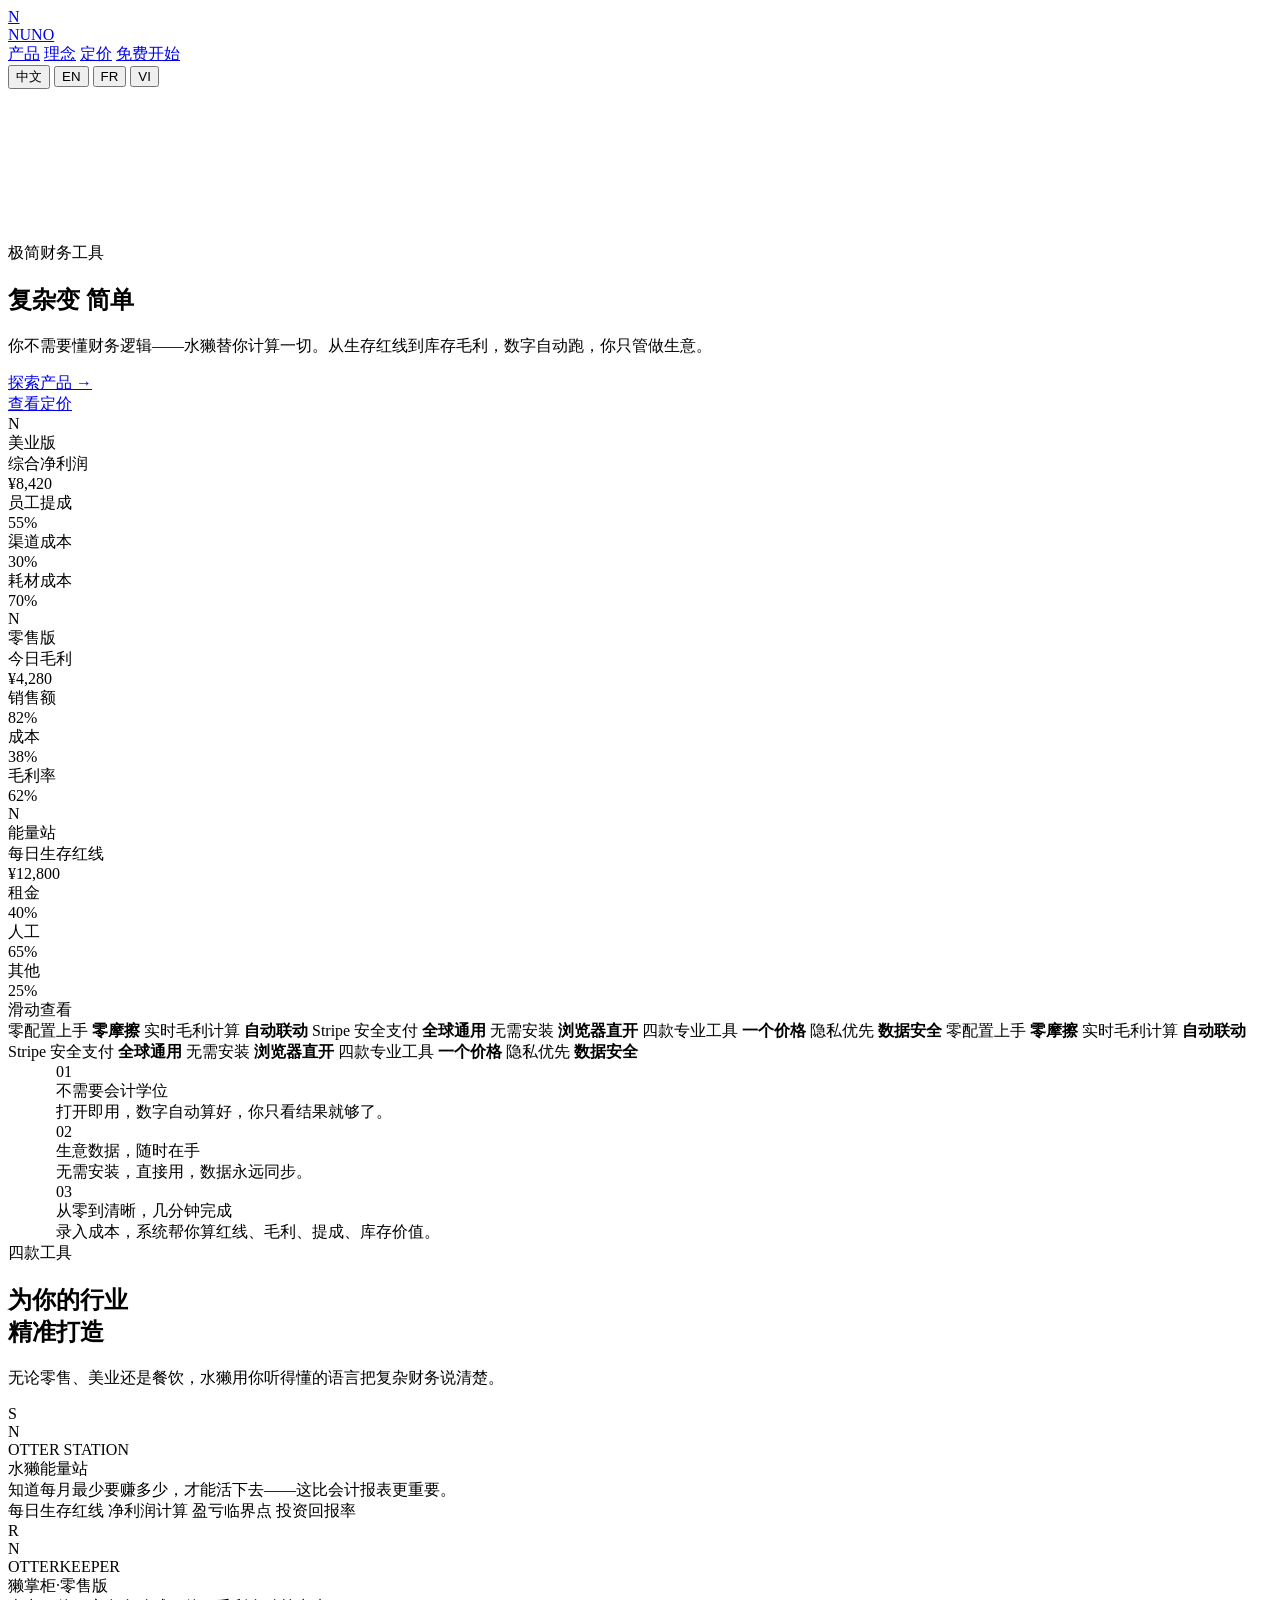
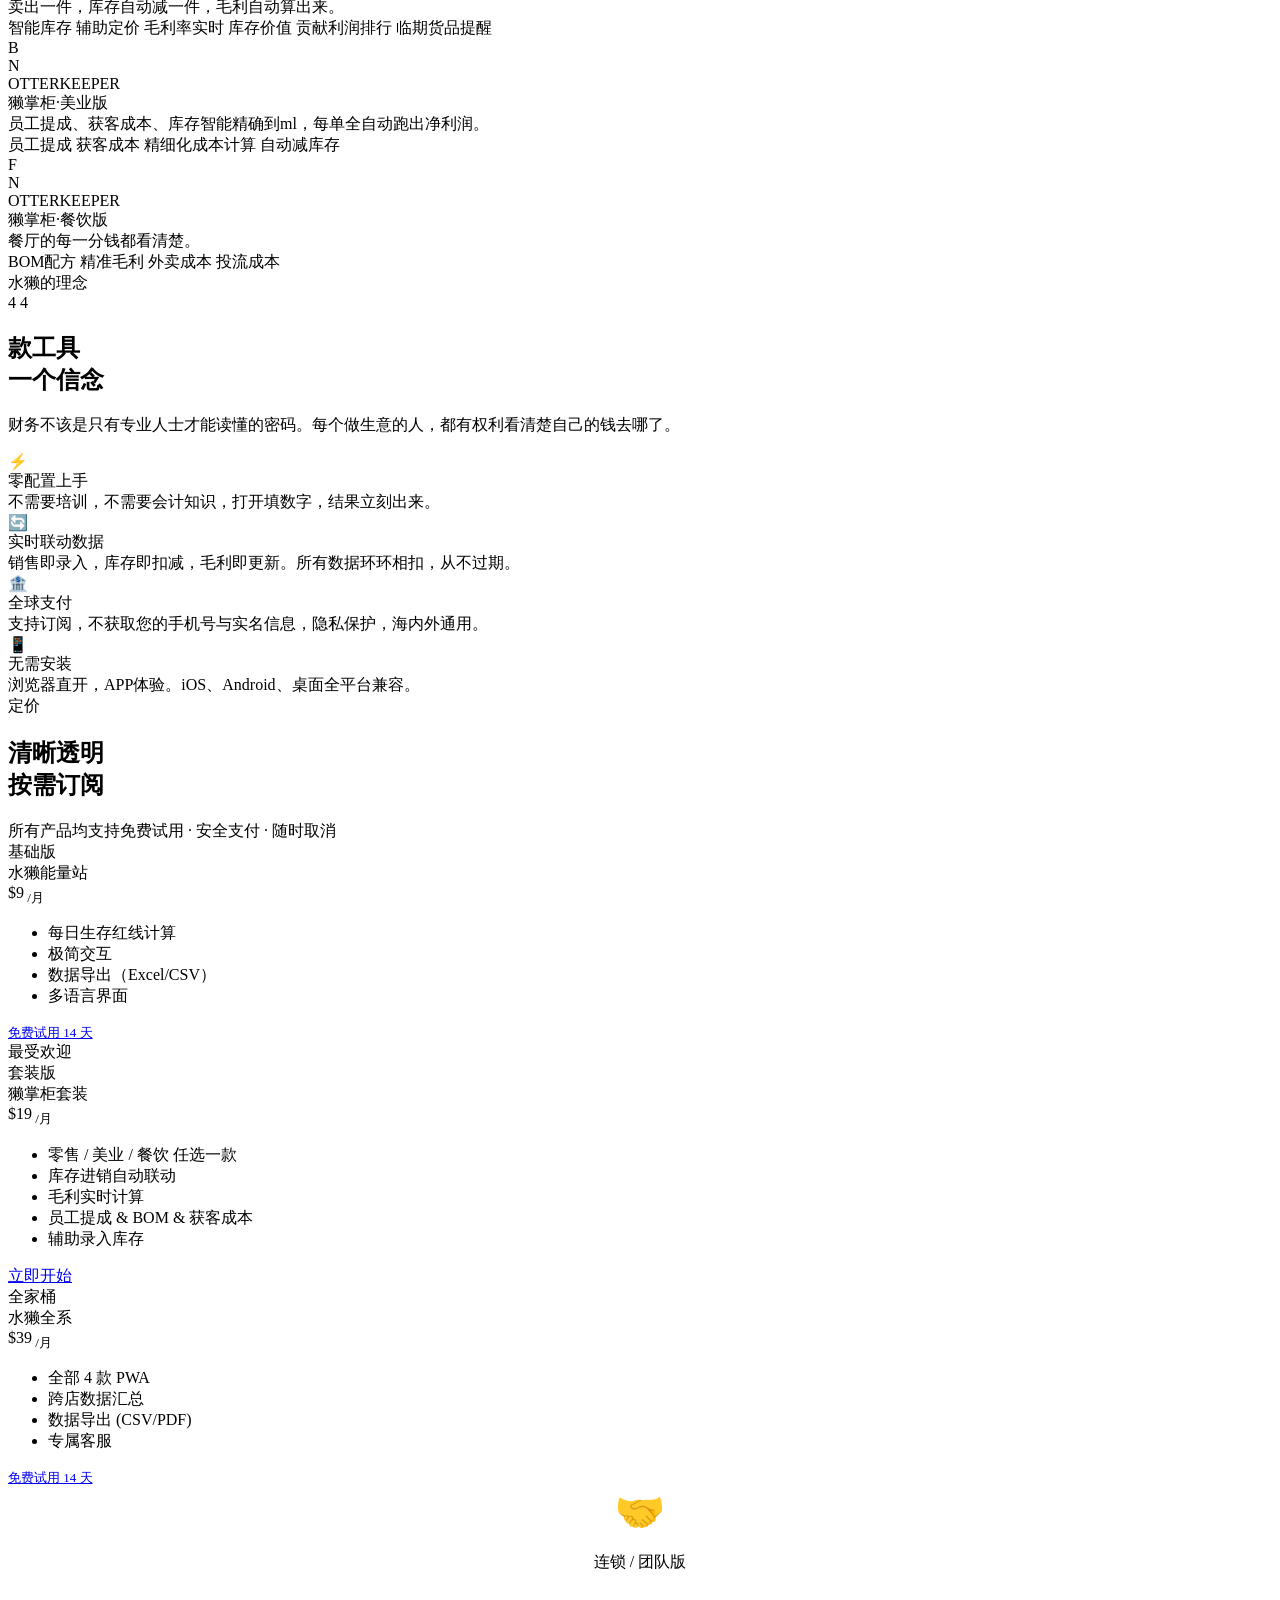
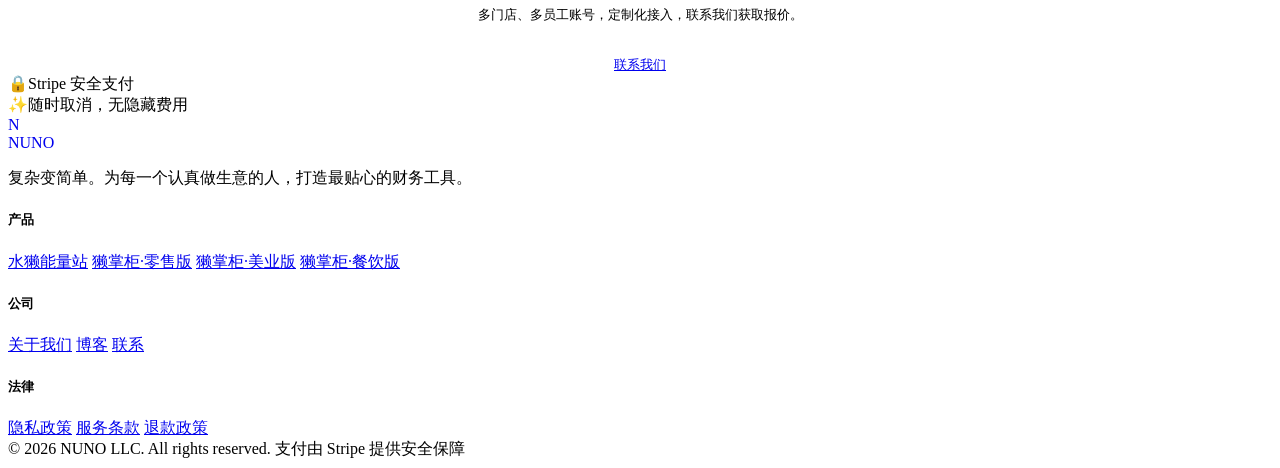
==== commit c00d853c: "Update index.html" ====
--- a/index.html
+++ b/index.html
@@ -6,1061 +6,8 @@
 <title>NUNO — 极简财务工具</title>
 <link rel="preconnect" href="https://fonts.googleapis.com">
 <link href="https://fonts.googleapis.com/css2?family=DM+Serif+Display:ital@0;1&family=DM+Mono:wght@300;400;500&family=Syne:wght@400;500;600;700;800&family=Noto+Sans+SC:wght@300;400;700&display=swap" rel="stylesheet">
-<style>
-/* ═══════════════════════════════════════════════════════
-   TOKENS
-═══════════════════════════════════════════════════════ */
-:root {
-  --bg:      #060709;
-  --bg2:     #090B0F;
-  --bg3:     #0C0F16;
-  --glass:   rgba(255,255,255,0.025);
-  --glass2:  rgba(255,255,255,0.055);
-  --border:  rgba(255,255,255,0.055);
-  --border2: rgba(255,255,255,0.11);
-  --text:    #F4F7FF;
-  --text2:   rgba(240,244,255,0.65);
-  --text3:   rgba(240,244,255,0.38);
-
-  --gold:    #C9A84C;
-  --gold2:   #E8C97A;
-  --gold3:   #F5DFA0;
-  --gold-glow: rgba(201,168,76,0.18);
-
-  --blue:    #3B82F6;
-  --blue2:   #60A5FA;
-  --teal:    #2DD4BF;
-  --green:   #4ADE80;
-  --violet:  #A78BFA;
-  --orange:  #FB923C;
-  --rose:    #F472B6;
-
-  --font-display: 'DM Serif Display', Georgia, serif;
-  --font-sans: 'Syne', 'Noto Sans SC', sans-serif;
-  --font-mono: 'DM Mono', monospace;
-
-  --ease-spring: cubic-bezier(0.34, 1.56, 0.64, 1);
-  --ease-smooth: cubic-bezier(0.22, 1, 0.36, 1);
-}
-
-*, *::before, *::after { box-sizing: border-box; margin: 0; padding: 0; }
-html { scroll-behavior: smooth; overflow-x: hidden; }
-
-body {
-  background: var(--bg);
-  color: var(--text);
-  font-family: var(--font-sans);
-  overflow-x: hidden;
-  -webkit-font-smoothing: antialiased;
-  cursor: none;
-}
-
-/* ─── CUSTOM CURSOR ─── */
-.cursor {
-  width: 10px; height: 10px;
-  background: var(--gold2);
-  border-radius: 50%;
-  position: fixed;
-  top: 0; left: 0;
-  pointer-events: none;
-  z-index: 99999;
-  transform: translate(-50%,-50%);
-  transition: width 0.2s, height 0.2s, background 0.2s, opacity 0.2s;
-  box-shadow: 0 0 8px rgba(232,201,122,0.6);
-}
-.cursor-ring {
-  width: 40px; height: 40px;
-  border: 1px solid rgba(201,168,76,0.4);
-  border-radius: 50%;
-  position: fixed;
-  top: 0; left: 0;
-  pointer-events: none;
-  z-index: 99998;
-  transform: translate(-50%,-50%);
-  transition: width 0.4s var(--ease-smooth), height 0.4s var(--ease-smooth), border-color 0.3s, transform 0.12s linear;
-}
-body:has(a:hover) .cursor { width: 18px; height: 18px; background: var(--gold3); }
-body:has(a:hover) .cursor-ring { width: 56px; height: 56px; border-color: rgba(201,168,76,0.6); }
-body:has(.btn-gold:hover) .cursor { background: #07080C; }
-
-/* ─── GRAIN ─── */
-body::before {
-  content: '';
-  position: fixed; inset: 0;
-  background-image: url("data:image/svg+xml,%3Csvg viewBox='0 0 512 512' xmlns='http://www.w3.org/2000/svg'%3E%3Cfilter id='n'%3E%3CfeTurbulence type='fractalNoise' baseFrequency='0.75' numOctaves='4' stitchTiles='stitch'/%3E%3C/filter%3E%3Crect width='100%25' height='100%25' filter='url(%23n)' opacity='0.035'/%3E%3C/svg%3E");
-  pointer-events: none;
-  z-index: 9999;
-}
-
-/* ─── SCROLL PROGRESS ─── */
-.scroll-line {
-  position: fixed;
-  top: 0; left: 0;
-  height: 2px;
-  background: linear-gradient(90deg, var(--gold), var(--gold2), var(--gold3));
-  z-index: 9998;
-  transform-origin: left;
-  transform: scaleX(0);
-  transition: transform 0.1s linear;
-  box-shadow: 0 0 8px var(--gold);
-}
-
-/* ─── NAV ─── */
-.nav {
-  position: fixed;
-  top: 0; left: 0; right: 0;
-  z-index: 500;
-  height: 64px;
-  display: flex;
-  align-items: center;
-  padding: 0 48px;
-  gap: 32px;
-  transition: background 0.4s, border-color 0.4s, backdrop-filter 0.4s;
-}
-.nav.scrolled {
-  background: rgba(6,7,9,0.85);
-  backdrop-filter: blur(32px) saturate(200%);
-  border-bottom: 1px solid var(--border);
-}
-
-.nav-logo {
-  display: flex; align-items: center; gap: 12px;
-  text-decoration: none; flex-shrink: 0;
-}
-.nav-logo-mark {
-  width: 34px; height: 34px;
-  background: linear-gradient(135deg, var(--gold), var(--gold2));
-  border-radius: 10px;
-  display: flex; align-items: center; justify-content: center;
-  font-family: var(--font-display);
-  font-size: 17px; color: #06080C; font-weight: 900;
-  box-shadow: 0 0 24px rgba(201,168,76,0.5), 0 4px 12px rgba(0,0,0,0.4);
-  position: relative;
-  overflow: hidden;
-}
-.nav-logo-mark::after {
-  content: '';
-  position: absolute; inset: 0;
-  background: linear-gradient(135deg, rgba(255,255,255,0.25) 0%, transparent 60%);
-}
-.nav-logo-text {
-  font-family: var(--font-display);
-  font-size: 20px; color: var(--text);
-  letter-spacing: 2px;
-}
-
-.nav-links {
-  display: flex; gap: 32px; flex: 1;
-}
-.nav-links a {
-  color: rgba(244,247,255,0.62); text-decoration: none;
-  font-size: 13px; font-weight: 600;
-  letter-spacing: 0.5px;
-  transition: color 0.2s;
-  position: relative;
-}
-.nav-links a::after {
-  content: '';
-  position: absolute; bottom: -2px; left: 0; right: 0;
-  height: 1px;
-  background: var(--gold2);
-  transform: scaleX(0);
-  transform-origin: left;
-  transition: transform 0.3s var(--ease-smooth);
-}
-.nav-links a:hover { color: var(--text); }
-.nav-links a:hover::after { transform: scaleX(1); }
-
-.nav-cta-link {
-  background: linear-gradient(135deg, var(--gold), var(--gold2)) !important;
-  color: #06080C !important;
-  padding: 8px 20px !important;
-  border-radius: 24px;
-  font-weight: 800 !important;
-  box-shadow: 0 4px 20px rgba(201,168,76,0.35);
-}
-.nav-cta-link::after { display: none !important; }
-
-.lang-switcher {
-  display: flex; gap: 2px;
-  background: var(--glass);
-  border: 1px solid var(--border);
-  border-radius: 28px;
-  padding: 3px;
-}
-.lang-btn {
-  background: transparent; border: none;
-  color: var(--text3); font-size: 10px; font-weight: 700;
-  padding: 5px 13px; border-radius: 20px;
-  cursor: none; transition: all 0.25s;
-  font-family: var(--font-mono); letter-spacing: 0.8px;
-}
-.lang-btn:hover { color: var(--text2); }
-.lang-btn.active {
-  background: var(--glass2); color: var(--gold2);
-  box-shadow: inset 0 1px 0 rgba(255,255,255,0.07);
-}
-
-/* ═══════════════════════════════════════════════════════
-   HERO
-═══════════════════════════════════════════════════════ */
-.hero {
-  min-height: 100vh;
-  display: flex; flex-direction: column;
-  align-items: center; justify-content: center;
-  text-align: center;
-  padding: 160px 24px 120px;
-  position: relative; overflow: hidden;
-}
-
-/* Animated mesh gradient */
-.hero-bg-mesh {
-  position: absolute;
-  inset: 0;
-  width: 100%; height: 100%;
-  background:
-    radial-gradient(ellipse 55% 45% at 30% 25%, rgba(201,168,76,0.09) 0%, transparent 55%),
-    radial-gradient(ellipse 50% 50% at 72% 75%, rgba(59,130,246,0.07) 0%, transparent 55%),
-    radial-gradient(ellipse 40% 55% at 78% 28%, rgba(167,139,250,0.06) 0%, transparent 50%),
-    radial-gradient(ellipse 60% 40% at 18% 68%, rgba(45,212,191,0.05) 0%, transparent 50%);
-  animation: meshDrift 20s ease-in-out infinite alternate;
-  pointer-events: none;
-}
-@keyframes meshDrift {
-  0%   { transform: translate(0, 0) rotate(0deg); }
-  33%  { transform: translate(2%, 1.5%) rotate(0.5deg); }
-  66%  { transform: translate(-1.5%, 2%) rotate(-0.3deg); }
-  100% { transform: translate(1%, -1%) rotate(0.4deg); }
-}
-
-/* Grid */
-.hero::after {
-  content: '';
-  position: absolute; inset: 0;
-  background-image:
-    linear-gradient(rgba(255,255,255,0.012) 1px, transparent 1px),
-    linear-gradient(90deg, rgba(255,255,255,0.012) 1px, transparent 1px);
-  background-size: 72px 72px;
-  mask-image: radial-gradient(ellipse 70% 70% at 50% 50%, black 0%, transparent 100%);
-  pointer-events: none;
-}
-
-/* Floating particles canvas */
-#particleCanvas {
-  position: absolute; inset: 0;
-  width: 100%; height: 100%;
-  pointer-events: none;
-  opacity: 0.85;
-}
-
-.hero-eyebrow {
-  display: inline-flex; align-items: center; gap: 10px;
-  border: 1px solid rgba(201,168,76,0.2);
-  background: rgba(201,168,76,0.05);
-  border-radius: 40px;
-  padding: 7px 20px 7px 12px;
-  margin-bottom: 44px;
-  position: relative; z-index: 2;
-  animation: fadeSlideUp 1s var(--ease-smooth) both;
-  backdrop-filter: blur(12px);
-}
-.eyebrow-dot {
-  width: 6px; height: 6px;
-  background: var(--gold); border-radius: 50%;
-  animation: pulse 2.5s ease-in-out infinite;
-  box-shadow: 0 0 0 0 rgba(201,168,76,0.5);
-}
-@keyframes pulse {
-  0%, 100% { box-shadow: 0 0 0 0 rgba(201,168,76,0.5); }
-  50% { box-shadow: 0 0 0 5px rgba(201,168,76,0); }
-}
-.eyebrow-text {
-  font-family: var(--font-mono); font-size: 10px;
-  font-weight: 500; letter-spacing: 2px;
-  text-transform: uppercase; color: var(--gold2);
-}
-
-/* HERO H1 — split letter animation */
-.hero-h1 {
-  font-family: var(--font-display);
-  font-size: clamp(64px, 10vw, 128px);
-  line-height: 0.95;
-  letter-spacing: -3px;
-  max-width: 960px;
-  margin-bottom: 32px;
-  position: relative; z-index: 2;
-}
-.hero-h1 .line-plain {
-  display: block;
-  background: linear-gradient(175deg, #fff 30%, rgba(255,255,255,0.35));
-  -webkit-background-clip: text;
-  -webkit-text-fill-color: transparent;
-  background-clip: text;
-  animation: fadeSlideUp 1s 0.1s var(--ease-smooth) both;
-}
-.hero-h1 .line-gold {
-  display: block;
-  background: linear-gradient(135deg, var(--gold) 0%, var(--gold2) 45%, var(--gold3) 80%, #fff 100%);
-  -webkit-background-clip: text;
-  -webkit-text-fill-color: transparent;
-  background-clip: text;
-  font-style: italic;
-  animation: fadeSlideUp 1s 0.2s var(--ease-smooth) both;
-  position: relative;
-}
-/* Shimmer sweep on gold text */
-.hero-h1 .line-gold::after {
-  content: attr(data-text);
-  position: absolute; inset: 0;
-  background: linear-gradient(105deg, transparent 30%, rgba(255,255,255,0.6) 50%, transparent 70%);
-  -webkit-background-clip: text;
-  -webkit-text-fill-color: transparent;
-  background-clip: text;
-  background-size: 200% 100%;
-  animation: shimmer 4s 2s ease-in-out infinite;
-}
-@keyframes shimmer {
-  0% { background-position: -100% 0; }
-  100% { background-position: 200% 0; }
-}
-
-@keyframes fadeSlideUp {
-  from { opacity: 0; transform: translateY(48px); }
-  to   { opacity: 1; transform: none; }
-}
-
-.hero-sub {
-  font-size: clamp(15px, 1.8vw, 18px);
-  color: var(--text2); max-width: 540px;
-  line-height: 1.85; margin-bottom: 56px;
-  font-weight: 400; position: relative; z-index: 2;
-  animation: fadeSlideUp 1s 0.3s var(--ease-smooth) both;
-}
-
-.hero-ctas {
-  display: flex; gap: 12px; flex-wrap: wrap;
-  justify-content: center; margin-bottom: 100px;
-  position: relative; z-index: 2;
-  animation: fadeSlideUp 1s 0.4s var(--ease-smooth) both;
-}
-
-/* MAGNETIC BUTTON WRAPPER */
-.btn-magnetic {
-  display: inline-block;
-  position: relative;
-}
-
-.btn-gold {
-  background: linear-gradient(135deg, var(--gold) 0%, var(--gold2) 60%, var(--gold3) 100%);
-  color: #060709; border: none;
-  padding: 16px 36px; border-radius: 40px;
-  font-size: 14px; font-weight: 800;
-  cursor: none; font-family: var(--font-sans);
-  text-decoration: none;
-  display: inline-flex; align-items: center; gap: 8px;
-  letter-spacing: 0.5px;
-  box-shadow:
-    0 8px 32px rgba(201,168,76,0.35),
-    0 2px 8px rgba(0,0,0,0.4),
-    inset 0 1px 0 rgba(255,255,255,0.35);
-  position: relative; overflow: hidden;
-  transition: transform 0.2s var(--ease-spring), box-shadow 0.2s;
-}
-.btn-gold::before {
-  content: '';
-  position: absolute; inset: 0;
-  background: linear-gradient(135deg, rgba(255,255,255,0.2) 0%, transparent 60%);
-  opacity: 0;
-  transition: opacity 0.3s;
-}
-.btn-gold:hover {
-  transform: translateY(-3px) scale(1.02);
-  box-shadow: 0 16px 48px rgba(201,168,76,0.5), 0 4px 12px rgba(0,0,0,0.4), inset 0 1px 0 rgba(255,255,255,0.35);
-}
-.btn-gold:hover::before { opacity: 1; }
-
-.btn-ghost {
-  background: var(--glass);
-  color: var(--text); border: 1px solid var(--border2);
-  padding: 16px 36px; border-radius: 40px;
-  font-size: 14px; font-weight: 600;
-  cursor: none; font-family: var(--font-sans);
-  text-decoration: none;
-  display: inline-flex; align-items: center; gap: 8px;
-  transition: background 0.25s, border-color 0.25s, transform 0.2s var(--ease-spring);
-  backdrop-filter: blur(16px);
-  position: relative; overflow: hidden;
-}
-.btn-ghost::before {
-  content: '';
-  position: absolute;
-  inset: 0;
-  background: linear-gradient(135deg, rgba(201,168,76,0.08), transparent 60%);
-  opacity: 0;
-  transition: opacity 0.3s;
-}
-.btn-ghost:hover {
-  background: var(--glass2);
-  border-color: rgba(201,168,76,0.25);
-  transform: translateY(-2px);
-}
-.btn-ghost:hover::before { opacity: 1; }
-
-/* ═══════════════════════════════════════════════════════
-   HERO CARD DECK — REDESIGNED
-═══════════════════════════════════════════════════════ */
-.card-deck-section {
-  position: relative; z-index: 2;
-  width: 100%; max-width: 500px;
-  margin: 0 auto;
-  animation: fadeSlideUp 1s 0.55s var(--ease-smooth) both;
-}
-
-.card-deck-viewport {
-  position: relative; height: 290px;
-  perspective: 1400px;
-  cursor: none;
-}
-
-.preview-card {
-  position: absolute; width: 100%;
-  border-radius: 28px; overflow: hidden;
-  border: 1px solid var(--border2);
-  transition: transform 0.55s var(--ease-spring), opacity 0.45s ease, filter 0.45s ease;
-  will-change: transform; backface-visibility: hidden;
-}
-
-.preview-card:nth-child(3) {
-  transform: translateY(30px) scale(0.88) rotateX(5deg); z-index: 1; opacity: 0.4; filter: blur(1px);
-}
-.preview-card:nth-child(2) {
-  transform: translateY(15px) scale(0.94) rotateX(2.5deg); z-index: 2; opacity: 0.7;
-}
-.preview-card:nth-child(1) {
-  transform: translateY(0) scale(1); z-index: 3; opacity: 1;
-}
-
-.preview-card-inner {
-  padding: 28px 28px 24px;
-  height: 260px;
-  display: flex; flex-direction: column; gap: 16px;
-  position: relative; overflow: hidden;
-}
-
-/* Top accent line */
-.preview-card-inner::before {
-  content: '';
-  position: absolute;
-  top: 0; left: 28px; right: 28px;
-  height: 1px;
-  opacity: 0.5;
-}
-.card-station .preview-card-inner::before { background: linear-gradient(90deg, transparent, #60A5FA, transparent); }
-.card-retail  .preview-card-inner::before { background: linear-gradient(90deg, transparent, #4ADE80, transparent); }
-.card-beauty  .preview-card-inner::before { background: linear-gradient(90deg, transparent, #A78BFA, transparent); }
-
-.card-station { background: linear-gradient(145deg, #060F22 0%, #0C1E40 55%, #07132C 100%); }
-.card-retail  { background: linear-gradient(145deg, #061508 0%, #0E2B12 55%, #071208 100%); }
-.card-beauty  { background: linear-gradient(145deg, #100620 0%, #1E0A38 55%, #0C0418 100%); }
-
-.card-top-row {
-  display: flex; align-items: center; justify-content: space-between;
-}
-.card-icon {
-  width: 46px; height: 46px; border-radius: 14px;
-  display: flex; align-items: center; justify-content: center;
-  font-family: var(--font-display); font-size: 20px;
-  color: #06080C; font-weight: 900;
-}
-.icon-station { background: linear-gradient(135deg, #60A5FA, #2563EB); box-shadow: 0 4px 20px rgba(96,165,250,0.4); }
-.icon-retail  { background: linear-gradient(135deg, #4ADE80, #16A34A); box-shadow: 0 4px 20px rgba(74,222,128,0.4); }
-.icon-beauty  { background: linear-gradient(135deg, #A78BFA, #7C3AED); box-shadow: 0 4px 20px rgba(167,139,250,0.4); }
-
-.card-badge-pill {
-  font-family: var(--font-mono); font-size: 9px;
-  letter-spacing: 1.2px; padding: 4px 14px;
-  border-radius: 24px; font-weight: 500; border: 1px solid;
-}
-.pill-blue   { color: #93C5FD; border-color: rgba(147,197,253,0.25); background: rgba(96,165,250,0.08); }
-.pill-green  { color: #86EFAC; border-color: rgba(134,239,172,0.25); background: rgba(74,222,128,0.08); }
-.pill-violet { color: #C4B5FD; border-color: rgba(196,181,253,0.25); background: rgba(167,139,250,0.08); }
-
-.card-metric-label {
-  font-family: var(--font-mono); font-size: 9px;
-  letter-spacing: 1.5px; text-transform: uppercase; color: rgba(240,244,255,0.45);
-}
-.card-metric-value {
-  font-family: var(--font-display);
-  font-size: 46px; line-height: 1; letter-spacing: -2.5px;
-}
-.val-blue   { color: #93C5FD; }
-.val-green  { color: #86EFAC; }
-.val-violet { color: #C4B5FD; }
-
-/* Animated count-up effect on active card */
-@keyframes countUp {
-  from { opacity: 0; transform: translateY(12px); }
-  to   { opacity: 1; transform: none; }
-}
-.preview-card:first-child .card-metric-value { animation: countUp 0.5s 0.8s var(--ease-smooth) both; }
-
-.card-bars {
-  display: flex; flex-direction: column; gap: 8px;
-  margin-top: auto;
-}
-.card-bar-row {
-  display: flex; align-items: center; gap: 10px;
-}
-.card-bar-label {
-  font-size: 9px; color: rgba(240,244,255,0.48);
-  font-family: var(--font-mono); width: 56px; flex-shrink: 0;
-}
-.card-bar-track {
-  flex: 1; height: 3px;
-  background: rgba(255,255,255,0.1);
-  border-radius: 2px; overflow: hidden;
-}
-.card-bar-fill {
-  height: 100%; border-radius: 2px;
-  transition: width 1.2s var(--ease-smooth);
-}
-.card-bar-val {
-  font-family: var(--font-mono); font-size: 9px;
-  color: rgba(240,244,255,0.48); width: 28px; text-align: right; flex-shrink: 0;
-}
-
-/* Deck controls */
-.deck-hint {
-  display: flex; align-items: center; justify-content: center;
-  gap: 20px; margin-top: 22px;
-}
-.deck-dots { display: flex; gap: 7px; }
-.deck-dot {
-  width: 5px; height: 5px; border-radius: 50%;
-  background: var(--border2);
-  transition: background 0.3s, transform 0.3s, width 0.3s;
-  cursor: none;
-}
-.deck-dot.active {
-  background: var(--gold); transform: scale(1.5);
-  width: 16px; border-radius: 4px;
-}
-.deck-swipe-label {
-  font-size: 9px; color: rgba(240,244,255,0.4);
-  font-family: var(--font-mono); letter-spacing: 1.5px;
-}
-
-/* ═══════════════════════════════════════════════════════
-   SECTION BASICS
-═══════════════════════════════════════════════════════ */
-section { padding: 120px 24px; }
-.container { max-width: 1160px; margin: 0 auto; }
-
-.sec-label {
-  font-family: var(--font-mono); font-size: 9px;
-  font-weight: 500; text-transform: uppercase;
-  letter-spacing: 3px; color: var(--gold2);
-  margin-bottom: 18px;
-  display: flex; align-items: center; gap: 12px;
-}
-.sec-label::before {
-  content: ''; width: 28px; height: 1px;
-  background: linear-gradient(90deg, var(--gold2), transparent);
-}
-.sec-title {
-  font-family: var(--font-display);
-  font-size: clamp(40px, 5.5vw, 72px);
-  line-height: 1.0; letter-spacing: -2px;
-  margin-bottom: 22px;
-  background: linear-gradient(165deg, #fff 30%, rgba(255,255,255,0.4));
-  -webkit-background-clip: text;
-  -webkit-text-fill-color: transparent;
-  background-clip: text;
-}
-.sec-desc {
-  font-size: 16px; color: var(--text2);
-  max-width: 560px; line-height: 1.85; font-weight: 400;
-}
-
-/* ═══════════════════════════════════════════════════════
-   MARQUEE TAGLINE
-═══════════════════════════════════════════════════════ */
-.marquee-section {
-  padding: 0;
-  border-top: 1px solid var(--border);
-  border-bottom: 1px solid var(--border);
-  background: var(--bg2);
-  overflow: hidden;
-  position: relative;
-  max-width: 100vw;
-}
-.marquee-section::before,
-.marquee-section::after {
-  content: '';
-  position: absolute; top: 0; bottom: 0; width: 120px;
-  z-index: 2; pointer-events: none;
-}
-.marquee-section::before { left: 0; background: linear-gradient(90deg, var(--bg2), transparent); }
-.marquee-section::after  { right: 0; background: linear-gradient(-90deg, var(--bg2), transparent); }
-
-.marquee-track {
-  display: flex; gap: 0;
-  padding: 20px 0;
-  animation: marquee 40s linear infinite;
-  white-space: nowrap;
-}
-.marquee-track:hover { animation-play-state: paused; }
-
-@keyframes marquee {
-  from { transform: translateX(0); }
-  to   { transform: translateX(-50%); }
-}
-
-.marquee-item {
-  display: inline-flex; align-items: center; gap: 16px;
-  padding: 0 40px;
-  font-family: var(--font-mono); font-size: 11px;
-  letter-spacing: 2px; text-transform: uppercase;
-  color: rgba(240,244,255,0.45);
-  flex-shrink: 0;
-}
-.marquee-item .dot {
-  width: 4px; height: 4px; border-radius: 50%;
-  background: var(--gold); opacity: 0.5; flex-shrink: 0;
-}
-.marquee-item strong {
-  color: var(--gold2); font-weight: 500;
-}
-
-/* ═══════════════════════════════════════════════════════
-   TAGLINE 3-COL
-═══════════════════════════════════════════════════════ */
-.tagline-section {
-  padding: 0;
-  border-bottom: 1px solid var(--border);
-}
-.tagline-grid {
-  display: grid; grid-template-columns: repeat(3, 1fr);
-  max-width: 100%;
-}
-.tagline-item {
-  padding: 56px 48px;
-  border-right: 1px solid var(--border);
-  position: relative; overflow: hidden;
-  transition: background 0.4s;
-}
-.tagline-item:last-child { border-right: none; }
-
-/* Hover sweep effect */
-.tagline-item::after {
-  content: '';
-  position: absolute; bottom: 0; left: 0; right: 0;
-  height: 1px;
-  background: linear-gradient(90deg, transparent, var(--gold), transparent);
-  transform: scaleX(0);
-  transform-origin: center;
-  transition: transform 0.5s var(--ease-smooth);
-}
-.tagline-item:hover { background: rgba(201,168,76,0.025); }
-.tagline-item:hover::after { transform: scaleX(1); }
-
-.tg-num {
-  font-family: var(--font-mono); font-size: 10px;
-  color: var(--gold); opacity: 0.7;
-  letter-spacing: 2px; margin-bottom: 24px;
-  display: block;
-}
-.tg-title {
-  font-family: var(--font-display); font-size: 24px;
-  line-height: 1.2; margin-bottom: 14px; color: var(--text);
-}
-.tg-sub {
-  font-size: 14px; color: var(--text2);
-  line-height: 1.75; font-weight: 400;
-}
-
-/* ═══════════════════════════════════════════════════════
-   APPS SECTION — REDESIGNED CARDS
-═══════════════════════════════════════════════════════ */
-.apps-section { overflow: hidden; background: var(--bg); }
-.apps-header {
-  text-align: center; margin-bottom: 72px;
-}
-.apps-header .sec-label { justify-content: center; }
-.apps-header .sec-label::before { display: none; }
-.apps-header .sec-desc { margin: 0 auto; }
-
-.app-cards-outer { position: relative; }
-
-.app-cards-track {
-  display: flex; gap: 20px;
-  overflow-x: auto; scroll-snap-type: x mandatory;
-  -webkit-overflow-scrolling: touch;
-  padding: 16px 48px 56px;
-  scrollbar-width: none;
-}
-.app-cards-track::-webkit-scrollbar { display: none; }
-
-.app-card {
-  flex: 0 0 310px; scroll-snap-align: start;
-  background: var(--bg3);
-  border: 1px solid var(--border);
-  border-radius: 28px; overflow: hidden;
-  transition: transform 0.4s var(--ease-spring), border-color 0.3s, box-shadow 0.4s;
-  cursor: none;
-  position: relative;
-}
-.app-card::before {
-  content: '';
-  position: absolute; inset: 0;
-  background: radial-gradient(circle at 50% 0%, rgba(201,168,76,0.06), transparent 60%);
-  opacity: 0; transition: opacity 0.4s;
-  pointer-events: none; z-index: 0;
-}
-.app-card:hover {
-  transform: translateY(-12px) scale(1.01);
-  border-color: rgba(201,168,76,0.18);
-  box-shadow: 0 32px 80px rgba(0,0,0,0.5), 0 0 0 1px rgba(201,168,76,0.08);
-}
-.app-card:hover::before { opacity: 1; }
-
-.app-card-top {
-  height: 210px;
-  position: relative; overflow: hidden;
-  display: flex; flex-direction: column;
-  justify-content: flex-end; padding: 22px;
-}
-.app-card-top::after {
-  content: '';
-  position: absolute; inset: 0;
-  background: linear-gradient(180deg, transparent 30%, rgba(0,0,0,0.65) 100%);
-  pointer-events: none;
-}
-
-/* Big bg letter */
-.app-card-glyph {
-  position: absolute; top: -30px; right: -15px;
-  font-family: var(--font-display);
-  font-size: 140px; opacity: 0.04;
-  color: #fff; line-height: 1;
-  user-select: none; pointer-events: none;
-  transition: opacity 0.4s, transform 0.4s;
-}
-.app-card:hover .app-card-glyph { opacity: 0.07; transform: scale(1.05) rotate(-2deg); }
-
-.card-app-icon {
-  width: 50px; height: 50px; border-radius: 15px;
-  display: flex; align-items: center; justify-content: center;
-  font-family: var(--font-display); font-size: 22px;
-  color: #06080C; font-weight: 900;
-  position: relative; z-index: 1; margin-bottom: 12px;
-}
-.card-top-label {
-  font-family: var(--font-mono); font-size: 9px;
-  letter-spacing: 2px; color: rgba(255,255,255,0.45);
-  text-transform: uppercase; position: relative; z-index: 1;
-}
-.card-top-name {
-  font-family: var(--font-sans); font-size: 17px; font-weight: 700;
-  position: relative; z-index: 1; margin-top: 3px;
-}
-
-.app-card-body {
-  padding: 22px;
-  border-top: 1px solid var(--border);
-  position: relative; z-index: 1;
-}
-.app-card-sub {
-  font-size: 13px; color: var(--text2);
-  line-height: 1.7; margin-bottom: 18px;
-}
-.app-features { display: flex; flex-wrap: wrap; gap: 6px; }
-.f-tag {
-  font-size: 10px; padding: 4px 10px;
-  border-radius: 8px;
-  background: var(--glass2);
-  border: 1px solid var(--border);
-  color: rgba(240,244,255,0.52); font-family: var(--font-mono);
-  letter-spacing: 0.3px;
-  transition: color 0.2s, border-color 0.2s, background 0.2s;
-}
-.app-card:hover .f-tag { color: var(--text2); border-color: rgba(201,168,76,0.15); }
-
-.app-dots {
-  display: flex; gap: 7px; justify-content: center;
-  padding-bottom: 8px;
-}
-.app-dot {
-  width: 5px; height: 5px; border-radius: 50%;
-  background: var(--border2); cursor: none;
-  transition: background 0.25s, transform 0.25s, width 0.25s;
-}
-.app-dot.active {
-  background: var(--gold); transform: scale(1.3);
-  width: 14px; border-radius: 3px;
-}
-
-/* ═══════════════════════════════════════════════════════
-   PHILOSOPHY — SPLIT LAYOUT
-═══════════════════════════════════════════════════════ */
-.philosophy-section {
-  background: linear-gradient(180deg, var(--bg) 0%, var(--bg2) 100%);
-  position: relative; overflow: hidden;
-}
-.philosophy-section::before {
-  content: '';
-  position: absolute;
-  top: -200px; right: -200px;
-  width: 600px; height: 600px;
-  background: radial-gradient(circle, rgba(201,168,76,0.04) 0%, transparent 70%);
-  pointer-events: none;
-}
-
-.phil-grid {
-  display: grid; grid-template-columns: 1fr 1.1fr;
-  gap: 100px; align-items: center;
-}
-
-.big-num-wrap { position: relative; display: inline-block; }
-.big-num {
-  font-family: var(--font-display);
-  font-size: clamp(120px, 16vw, 180px);
-  line-height: 0.85;
-  letter-spacing: -10px;
-  background: linear-gradient(135deg, var(--gold) 0%, var(--gold2) 40%, rgba(201,168,76,0.15) 100%);
-  -webkit-background-clip: text;
-  -webkit-text-fill-color: transparent;
-  background-clip: text;
-  font-style: italic;
-  display: block;
-  margin-bottom: 8px;
-}
-/* Outline ghost number */
-.big-num-ghost {
-  position: absolute; top: 4px; left: 4px;
-  font-family: var(--font-display);
-  font-size: clamp(120px, 16vw, 180px);
-  line-height: 0.85;
-  letter-spacing: -10px;
-  -webkit-text-stroke: 1px rgba(201,168,76,0.12);
-  color: transparent;
-  font-style: italic;
-  pointer-events: none;
-  user-select: none;
-}
-
-.stats-list { display: flex; flex-direction: column; gap: 0; }
-.stat-row {
-  display: grid; grid-template-columns: 50px 1fr;
-  gap: 18px; align-items: flex-start;
-  padding: 26px 0;
-  border-bottom: 1px solid var(--border);
-  transition: padding-left 0.3s;
-}
-.stat-row:first-child { padding-top: 0; }
-.stat-row:last-child  { border-bottom: none; }
-.stat-row:hover { padding-left: 8px; }
-
-.stat-icon-box {
-  width: 42px; height: 42px; border-radius: 13px;
-  background: var(--glass2); border: 1px solid var(--border);
-  display: flex; align-items: center; justify-content: center;
-  font-size: 18px; flex-shrink: 0;
-  transition: border-color 0.3s, background 0.3s, transform 0.3s;
-}
-.stat-row:hover .stat-icon-box {
-  border-color: rgba(201,168,76,0.3);
-  background: rgba(201,168,76,0.06);
-  transform: rotate(-3deg);
-}
-.stat-h {
-  font-size: 14px; font-weight: 700; margin-bottom: 5px;
-  transition: color 0.2s;
-}
-.stat-row:hover .stat-h { color: var(--gold2); }
-.stat-p { font-size: 12px; color: var(--text2); line-height: 1.65; }
-
-/* ═══════════════════════════════════════════════════════
-   PRICING — REDESIGNED
-═══════════════════════════════════════════════════════ */
-.pricing-section { text-align: center; position: relative; }
-
-/* Orb behind pricing */
-.pricing-section::before {
-  content: '';
-  position: absolute; top: 50%; left: 50%;
-  transform: translate(-50%,-50%);
-  width: 800px; height: 800px;
-  background: radial-gradient(circle, rgba(201,168,76,0.04) 0%, transparent 65%);
-  pointer-events: none;
-}
-
-.pricing-grid {
-  display: grid; grid-template-columns: repeat(2, 1fr);
-  gap: 20px; margin-top: 64px;
-  max-width: 860px; margin-left: auto; margin-right: auto;
-}
-
-.price-card {
-  background: var(--bg3);
-  border: 1px solid var(--border);
-  border-radius: 28px; padding: 36px;
-  text-align: left; position: relative; overflow: hidden;
-  transition: border-color 0.35s, transform 0.35s var(--ease-spring), box-shadow 0.35s;
-}
-.price-card::after {
-  content: '';
-  position: absolute;
-  top: 0; left: -100%;
-  width: 200%; height: 1px;
-  background: linear-gradient(90deg, transparent, rgba(201,168,76,0.4), transparent);
-  transition: left 0.5s var(--ease-smooth);
-}
-.price-card:hover { border-color: rgba(201,168,76,0.22); transform: translateY(-6px); box-shadow: 0 24px 64px rgba(0,0,0,0.4); }
-.price-card:hover::after { left: 0; }
-
-.price-card.featured {
-  border-color: rgba(201,168,76,0.3);
-  background: linear-gradient(160deg, rgba(201,168,76,0.05) 0%, var(--bg3) 50%);
-}
-
-.featured-badge {
-  position: absolute; top: 22px; right: 22px;
-  background: linear-gradient(135deg, var(--gold), var(--gold2));
-  color: #06080C; font-size: 8px; font-weight: 800;
-  letter-spacing: 1.5px; text-transform: uppercase;
-  padding: 4px 12px; border-radius: 12px;
-  font-family: var(--font-mono);
-}
-
-.p-type {
-  font-family: var(--font-mono); font-size: 9px;
-  letter-spacing: 2.5px; color: rgba(240,244,255,0.45);
-  text-transform: uppercase; margin-bottom: 8px;
-}
-.p-name {
-  font-family: var(--font-display); font-size: 24px;
-  margin-bottom: 4px; color: var(--text);
-}
-.p-amount {
-  font-family: var(--font-display); font-size: 52px;
-  letter-spacing: -3px; color: var(--text); line-height: 1;
-  margin: 20px 0;
-}
-.p-amount sub {
-  font-size: 16px; font-family: var(--font-sans); font-weight: 400;
-  color: var(--text2); letter-spacing: 0; vertical-align: middle;
-}
-.p-features {
-  list-style: none; display: flex;
-  flex-direction: column; gap: 10px;
-  margin-bottom: 28px;
-}
-.p-features li {
-  font-size: 13px; color: var(--text2);
-  display: flex; align-items: baseline; gap: 10px;
-}
-.p-features li::before {
-  content: '—'; color: var(--gold); opacity: 0.6;
-  flex-shrink: 0; font-family: var(--font-mono); font-size: 10px;
-}
-
-.trust-bar {
-  display: flex; align-items: center; justify-content: center;
-  gap: 32px; margin-top: 56px;
-  padding: 22px 40px;
-  border: 1px solid var(--border); border-radius: 18px;
-  max-width: 560px; margin-left: auto; margin-right: auto;
-  background: var(--glass); backdrop-filter: blur(16px);
-}
-.trust-pill {
-  display: flex; align-items: center; gap: 9px;
-  font-size: 12px; color: var(--text2);
-}
-.trust-icon { font-size: 16px; }
-.trust-divider { width: 1px; height: 22px; background: var(--border2); }
-
-/* ═══════════════════════════════════════════════════════
-   FOOTER
-═══════════════════════════════════════════════════════ */
-footer {
-  background: var(--bg2);
-  border-top: 1px solid var(--border);
-  padding: 80px 24px 44px;
-}
-.footer-inner { max-width: 1160px; margin: 0 auto; }
-.footer-top {
-  display: grid; grid-template-columns: 2fr 1fr 1fr 1fr;
-  gap: 56px; margin-bottom: 64px;
-}
-.footer-brand-desc {
-  font-size: 13px; color: var(--text2); line-height: 1.75;
-  max-width: 280px; margin-top: 18px; font-weight: 400;
-}
-.footer-col h5 {
-  font-family: var(--font-mono); font-size: 9px;
-  text-transform: uppercase; letter-spacing: 2.5px;
-  color: rgba(240,244,255,0.42); margin-bottom: 22px;
-}
-.footer-col a {
-  display: block; color: var(--text2); text-decoration: none;
-  font-size: 13px; margin-bottom: 12px;
-  transition: color 0.2s, transform 0.2s;
-  display: flex; align-items: center; gap: 0;
-}
-.footer-col a:hover { color: var(--text); }
-.footer-bottom {
-  padding-top: 32px; border-top: 1px solid var(--border);
-  display: flex; align-items: center; justify-content: space-between;
-  font-size: 10px; color: rgba(240,244,255,0.38); font-family: var(--font-mono);
-  letter-spacing: 0.5px;
-}
-
-/* ─── GOLD DIVIDER ─── */
-.gold-divider {
-  height: 1px;
-  background: linear-gradient(90deg, transparent 0%, rgba(201,168,76,0.25) 30%, rgba(201,168,76,0.5) 50%, rgba(201,168,76,0.25) 70%, transparent 100%);
-}
-
-/* ─── SCROLL REVEAL ─── */
-.reveal {
-  opacity: 0; transform: translateY(36px);
-  transition: opacity 0.8s var(--ease-smooth), transform 0.8s var(--ease-smooth);
-}
-.reveal.visible { opacity: 1; transform: none; }
-.reveal.delay-1 { transition-delay: 0.1s; }
-.reveal.delay-2 { transition-delay: 0.2s; }
-.reveal.delay-3 { transition-delay: 0.3s; }
-.reveal.delay-4 { transition-delay: 0.4s; }
-
-/* ─── RESPONSIVE ─── */
-@media (max-width: 900px) {
-  .phil-grid { grid-template-columns: 1fr; gap: 56px; }
-  .tagline-grid { grid-template-columns: 1fr; }
-  .pricing-grid { grid-template-columns: 1fr; }
-  .footer-top { grid-template-columns: 1fr 1fr; }
-  .nav-links { display: none; }
-  .trust-bar { flex-wrap: wrap; gap: 16px; }
-  .trust-divider { display: none; }
-  .nav { padding: 0 24px; }
-  .cursor, .cursor-ring { display: none; }
-  body { cursor: auto; }
-  a, button { cursor: pointer; }
-  .hero-bg-mesh { display: none; }
-}
-@media (max-width: 600px) {
-  .footer-top { grid-template-columns: 1fr; }
-  .tagline-item { padding: 36px 28px; }
-  .app-cards-track { padding: 12px 16px 56px; gap: 12px; }
-  .hero { padding: 140px 20px 100px; }
-  .tagline-grid { padding: 0 20px !important; }
-  .container { padding: 0 20px; }
-  section { padding: 80px 20px; }
-}
-
-/* ─── SELECTION ─── */
-::selection { background: rgba(201,168,76,0.25); color: var(--text); }
-</style>
+<!-- ★ 共享样式 -->
+<link rel="stylesheet" href="nuno.css">
 </head>
 <body>
 
@@ -1237,6 +184,7 @@
     <span class="marquee-item"><span class="dot"></span><span class="i18n" data-key="mq4_a">无需安装</span> <strong class="i18n" data-key="mq4_b">浏览器直开</strong></span>
     <span class="marquee-item"><span class="dot"></span><span class="i18n" data-key="mq5_a">四款专业工具</span> <strong class="i18n" data-key="mq5_b">一个价格</strong></span>
     <span class="marquee-item"><span class="dot"></span><span class="i18n" data-key="mq6_a">隐私优先</span> <strong class="i18n" data-key="mq6_b">数据安全</strong></span>
+    <!-- 重复一组保证无缝滚动 -->
     <span class="marquee-item"><span class="dot"></span><span class="i18n" data-key="mq1_a">零配置上手</span> <strong class="i18n" data-key="mq1_b">零摩擦</strong></span>
     <span class="marquee-item"><span class="dot"></span><span class="i18n" data-key="mq2_a">实时毛利计算</span> <strong class="i18n" data-key="mq2_b">自动联动</strong></span>
     <span class="marquee-item"><span class="dot"></span><span class="i18n" data-key="mq3_a">Stripe 安全支付</span> <strong class="i18n" data-key="mq3_b">全球通用</strong></span>
@@ -1527,398 +475,7 @@
   </div>
 </footer>
 
-<style>
-/* Extra app card color not in main */
-.card-food { background: linear-gradient(145deg, #160A04 0%, #2C1408 55%, #120804 100%); }
-.icon-food { background: linear-gradient(135deg, #FB923C, #C2410C); box-shadow: 0 4px 20px rgba(251,146,60,0.4); }
-</style>
-
-<script>
-/* ═══════════════════════════════════════════
-   CURSOR
-═══════════════════════════════════════════ */
-const cursor = document.getElementById('cursor');
-const ring = document.getElementById('cursorRing');
-let mx = -100, my = -100, rx = -100, ry = -100;
-
-document.addEventListener('mousemove', e => { mx = e.clientX; my = e.clientY; });
-(function animCursor() {
-  cursor.style.left = mx + 'px';
-  cursor.style.top  = my + 'px';
-  rx += (mx - rx) * 0.12;
-  ry += (my - ry) * 0.12;
-  ring.style.left = rx + 'px';
-  ring.style.top  = ry + 'px';
-  requestAnimationFrame(animCursor);
-})();
-
-/* ═══════════════════════════════════════════
-   SCROLL PROGRESS + NAV
-═══════════════════════════════════════════ */
-const scrollLine = document.getElementById('scrollLine');
-const nav = document.getElementById('mainNav');
-window.addEventListener('scroll', () => {
-  const pct = window.scrollY / (document.body.scrollHeight - window.innerHeight);
-  scrollLine.style.transform = `scaleX(${pct})`;
-  nav.classList.toggle('scrolled', window.scrollY > 40);
-});
-
-/* ═══════════════════════════════════════════
-   PARTICLES
-═══════════════════════════════════════════ */
-(function initParticles() {
-  const canvas = document.getElementById('particleCanvas');
-  const ctx = canvas.getContext('2d');
-  let W, H, particles = [];
-
-  function resize() {
-    W = canvas.width  = canvas.offsetWidth;
-    H = canvas.height = canvas.offsetHeight;
-  }
-  resize();
-  window.addEventListener('resize', resize);
-
-  const GOLD = '201,168,76';
-  const BLUE = '96,165,250';
-  const VIOLET = '167,139,250';
-  const COLORS = [GOLD, GOLD, BLUE, VIOLET];
-
-  for (let i = 0; i < 60; i++) {
-    const c = COLORS[Math.floor(Math.random() * COLORS.length)];
-    particles.push({
-      x: Math.random() * 1200,
-      y: Math.random() * 900,
-      r: Math.random() * 2.2 + 0.8,
-      vx: (Math.random() - 0.5) * 0.3,
-      vy: -Math.random() * 0.4 - 0.1,
-      a: Math.random() * 0.5 + 0.4,
-      va: (Math.random() - 0.5) * 0.008,
-      color: c,
-    });
-  }
-
-  function draw() {
-    ctx.clearRect(0, 0, W, H);
-    particles.forEach(p => {
-      p.x += p.vx; p.y += p.vy;
-      p.a += p.va;
-      if (p.a <= 0 || p.a >= 1) p.va *= -1;
-      if (p.y < -10) { p.y = H + 10; p.x = Math.random() * W; }
-      if (p.x < -10) p.x = W + 10;
-      if (p.x > W + 10) p.x = -10;
-      ctx.beginPath();
-      ctx.arc(p.x, p.y, p.r, 0, Math.PI * 2);
-      ctx.fillStyle = `rgba(${p.color},${p.a * 0.9})`;
-      ctx.fill();
-    });
-    requestAnimationFrame(draw);
-  }
-  draw();
-})();
-
-/* ═══════════════════════════════════════════
-   I18N
-═══════════════════════════════════════════ */
-const i18n = {
-  zh: {
-    badge:'极简财务工具',hero_h1_1:'复杂变',hero_h1_2:'简单',
-    hero_sub:'你不需要懂财务逻辑——水獭替你计算一切。从生存红线到库存毛利，数字自动跑，你只管做生意。',
-    hero_cta1:'探索产品 →',hero_cta2:'查看定价',
-    nav_apps:'产品',nav_why:'理念',nav_pricing:'定价',nav_start:'免费开始',
-    deck_badge1:'能量站',deck_badge2:'零售版',deck_badge3:'美业版',
-    deck_label1:'每日生存红线',deck_label2:'今日毛利',deck_label3:'综合净利润',
-    deck_bar_rent:'租金',deck_bar_labor:'人工',deck_bar_other:'其他',
-    deck_bar_sales:'销售额',deck_bar_cost:'成本',deck_bar_margin:'毛利率',
-    deck_bar_staff:'员工提成',deck_bar_channel:'渠道成本',deck_bar_material:'耗材成本',
-    deck_hint:'滑动查看',
-    tag1_title:'不需要会计学位',tag1_sub:'打开即用，数字自动算好，你只看结果就够了。',
-    tag2_title:'生意数据，随时在手',tag2_sub:'无需安装，直接用，数据永远同步。',
-    tag3_title:'从零到清晰，几分钟完成',tag3_sub:'录入成本，系统帮你算红线、毛利、提成、库存价值。',
-    apps_label:'四款工具',apps_title:'为你的行业\n精准打造',apps_desc:'无论零售、美业还是餐饮，水獭用你听得懂的语言把复杂财务说清楚。',
-    app1_name:'水獭能量站',app1_sub:'知道每月最少要赚多少，才能活下去——这比会计报表更重要。',
-    app1_f1:'每日生存红线',app1_f2:'净利润计算',app1_f3:'盈亏临界点',app1_f4:'投资回报率',
-    app2_name:'獭掌柜·零售版',app2_sub:'卖出一件，库存自动减一件，毛利自动算出来。',
-    app2_f1:'智能库存',app2_f2:'辅助定价',app2_f3:'毛利率实时',app2_f4:'库存价值',app2_f5:'贡献利润排行',app2_f6:'临期货品提醒',
-    app3_name:'獭掌柜·美业版',app3_sub:'员工提成、获客成本、库存智能精确到ml，每单全自动跑出净利润。',
-    app3_f1:'员工提成',app3_f2:'获客成本',app3_f3:'精细化成本计算',app3_f4:'自动减库存',
-    app4_name:'獭掌柜·餐饮版',app4_sub:'餐厅的每一分钱都看清楚。',
-    app4_f1:'BOM配方',app4_f2:'精准毛利',app4_f3:'外卖成本',app4_f4:'投流成本',
-    phil_label:'水獭的理念',phil_title:'款工具\n一个信念',phil_desc:'财务不该是只有专业人士才能读懂的密码。每个做生意的人，都有权利看清楚自己的钱去哪了。',
-    stat1_title:'零配置上手',stat1_desc:'不需要培训，不需要会计知识，打开填数字，结果立刻出来。',
-    stat2_title:'实时联动数据',stat2_desc:'销售即录入，库存即扣减，毛利即更新。所有数据环环相扣，从不过期。',
-    stat3_title:'全球支付',stat3_desc:'支持订阅，不获取您的手机号与实名信息，隐私保护，海内外通用。',
-    stat4_title:'无需安装',stat4_desc:'浏览器直开，APP体验。iOS、Android、桌面全平台兼容。',
-    pricing_label:'定价',pricing_title:'清晰透明\n按需订阅',pricing_desc:'所有产品均支持免费试用 · 安全支付 · 随时取消',
-    plan1_label:'基础版',plan1_name:'水獭能量站',plan1_f1:'每日生存红线计算',plan1_f2:'极简交互',plan1_f3:'数据导出（Excel/CSV）',plan1_f4:'多语言界面',
-    plan2_badge:'最受欢迎',plan2_label:'套装版',plan2_name:'獭掌柜套装',plan2_f1:'零售 / 美业 / 餐饮 任选一款',plan2_f2:'库存进销自动联动',plan2_f3:'毛利实时计算',plan2_f4:'员工提成 & BOM & 获客成本',plan2_f5:'辅助录入库存',
-    plan3_label:'全家桶',plan3_name:'水獭全系',plan3_f1:'全部 4 款 PWA',plan3_f2:'跨店数据汇总',plan3_f3:'数据导出 (CSV/PDF)',plan3_f4:'专属客服',
-    plan4_name:'连锁 / 团队版',plan4_sub:'多门店、多员工账号，定制化接入，联系我们获取报价。',
-    per_month:' /月',cta_try:'免费试用 14 天',cta_start:'立即开始',cta_contact:'联系我们',
-    trust1:'Stripe 安全支付',trust3:'随时取消，无隐藏费用',
-    footer_desc:'复杂变简单。为每一个认真做生意的人，打造最贴心的财务工具。',
-    footer_products:'产品',footer_company:'公司',footer_legal:'法律',
-    footer_about:'关于我们',footer_blog:'博客',footer_contact:'联系',
-    footer_privacy:'隐私政策',footer_terms:'服务条款',footer_refund:'退款政策',
-    footer_rights:'版权所有',footer_stripe_note:'支付由 Stripe 提供安全保障',
-    mq1_a:'零配置上手',mq1_b:'零摩擦',mq2_a:'实时毛利计算',mq2_b:'自动联动',
-    mq3_a:'Stripe 安全支付',mq3_b:'全球通用',mq4_a:'无需安装',mq4_b:'浏览器直开',
-    mq5_a:'四款专业工具',mq5_b:'一个价格',mq6_a:'隐私优先',mq6_b:'数据安全',
-  },
-  en: {
-    badge:'Zero-complexity Finance',hero_h1_1:'Complex becomes',hero_h1_2:'Simple',
-    hero_sub:"You don't need to understand finance — Otter calculates everything for you. From survival threshold to gross margin, numbers run automatically.",
-    hero_cta1:'Explore Products →',hero_cta2:'View Pricing',
-    nav_apps:'Products',nav_why:'Philosophy',nav_pricing:'Pricing',nav_start:'Start Free',
-    deck_badge1:'Station',deck_badge2:'Retail',deck_badge3:'Beauty',
-    deck_label1:'Daily Survival Line',deck_label2:"Today's Gross Profit",deck_label3:'Net Profit',
-    deck_bar_rent:'Rent',deck_bar_labor:'Labor',deck_bar_other:'Other',
-    deck_bar_sales:'Revenue',deck_bar_cost:'Cost',deck_bar_margin:'Margin',
-    deck_bar_staff:'Commission',deck_bar_channel:'Channel',deck_bar_material:'Materials',
-    deck_hint:'SWIPE TO EXPLORE',
-    tag1_title:'No accounting degree needed',tag1_sub:'Open and use immediately. Numbers calculated automatically — you only see results.',
-    tag2_title:'Business data, always in hand',tag2_sub:'No installation. Open in browser, data always synced.',
-    tag3_title:'Zero to clarity in minutes',tag3_sub:'Enter costs — system calculates survival line, margin, commissions, inventory value.',
-    apps_label:'Four Tools',apps_title:'Built for\nyour industry',apps_desc:"Whether retail, beauty, or F&B — Otter explains complex finances in language you understand.",
-    app1_name:'Otter Station',app1_sub:"Know the minimum you need to earn each month to survive — more important than any accounting report.",
-    app1_f1:'Survival Line',app1_f2:'Net Profit Calc',app1_f3:'Break-even Point',app1_f4:'ROI Analysis',
-    app2_name:'OtterKeeper · Retail',app2_sub:'Sell one — inventory drops, gross profit calculated instantly.',
-    app2_f1:'Smart Inventory',app2_f2:'Pricing Assistant',app2_f3:'Real-time Margin',app2_f4:'Inventory Value',app2_f5:'Profit Ranking',app2_f6:'Expiry Alerts',
-    app3_name:'OtterKeeper · Beauty',app3_sub:'Staff commissions, acquisition cost, inventory precise to ml — net profit auto-calculated per service.',
-    app3_f1:'Staff Commission',app3_f2:'Acquisition Cost',app3_f3:'Granular Costing',app3_f4:'Auto Inventory',
-    app4_name:'OtterKeeper · F&B',app4_sub:'Every dollar in your restaurant, crystal clear.',
-    app4_f1:'BOM Recipes',app4_f2:'Precise Margin',app4_f3:'Delivery Cost',app4_f4:'Ad Spend',
-    phil_label:"Otter's Philosophy",phil_title:'tools\nOne belief',phil_desc:'Finance should not be a code only experts can read. Everyone running a business deserves to see clearly where their money goes.',
-    stat1_title:'Zero setup',stat1_desc:'No training, no accounting knowledge needed. Open, enter numbers, get instant results.',
-    stat2_title:'Real-time linked data',stat2_desc:'Sales recorded, inventory deducted, margin updated. All data interconnected, never outdated.',
-    stat3_title:'Global payments',stat3_desc:'Supports subscriptions with no phone or ID required. Privacy-first, works worldwide.',
-    stat4_title:'No installation needed',stat4_desc:'Open in browser, app-like experience. iOS, Android, and desktop all supported.',
-    pricing_label:'Pricing',pricing_title:'Clear & transparent\nPay as you grow',pricing_desc:'Free trial · Secure payments · Cancel anytime',
-    plan1_label:'Starter',plan1_name:'Otter Station',plan1_f1:'Survival line calculation',plan1_f2:'Minimal UI',plan1_f3:'Export (Excel/CSV)',plan1_f4:'Multi-language UI',
-    plan2_badge:'Most Popular',plan2_label:'Bundle',plan2_name:'OtterKeeper Bundle',plan2_f1:'Retail / Beauty / F&B (choose one)',plan2_f2:'Auto inventory sync',plan2_f3:'Real-time gross margin',plan2_f4:'Commissions & BOM & Acquisition cost',plan2_f5:'Assisted inventory input',
-    plan3_label:'All-In',plan3_name:'Full Otter Suite',plan3_f1:'All 4 PWA tools',plan3_f2:'Cross-location data',plan3_f3:'Export (CSV/PDF)',plan3_f4:'Dedicated support',
-    plan4_name:'Chain / Team Plan',plan4_sub:'Multi-location, multi-staff accounts, custom integration — contact us for pricing.',
-    per_month:'/mo',cta_try:'Start 14-day Free Trial',cta_start:'Get Started',cta_contact:'Contact Us',
-    trust1:'Secure Stripe Payments',trust3:'Cancel anytime, no hidden fees',
-    footer_desc:'Complex becomes simple. Built for every serious business owner.',
-    footer_products:'Products',footer_company:'Company',footer_legal:'Legal',
-    footer_about:'About',footer_blog:'Blog',footer_contact:'Contact',
-    footer_privacy:'Privacy Policy',footer_terms:'Terms of Service',footer_refund:'Refund Policy',
-    footer_rights:'All rights reserved.',footer_stripe_note:'Payments secured by Stripe',
-    mq1_a:'Zero setup',mq1_b:'Zero friction',mq2_a:'Real-time margin',mq2_b:'Auto-linked',
-    mq3_a:'Stripe payments',mq3_b:'Global',mq4_a:'No install',mq4_b:'Browser-ready',
-    mq5_a:'Four pro tools',mq5_b:'One price',mq6_a:'Privacy first',mq6_b:'Secure data',
-  },
-  fr: {
-    badge:'Finance Sans Complexité',hero_h1_1:'Le complexe devient',hero_h1_2:'Simple',
-    hero_sub:"Vous n'avez pas besoin de comprendre la finance — Otter calcule tout pour vous.",
-    hero_cta1:'Explorer les produits →',hero_cta2:'Voir les tarifs',
-    nav_apps:'Produits',nav_why:'Philosophie',nav_pricing:'Tarifs',nav_start:'Commencer',
-    deck_badge1:'Station',deck_badge2:'Retail',deck_badge3:'Beauté',
-    deck_label1:'Seuil de survie',deck_label2:'Marge brute',deck_label3:'Bénéfice net',
-    deck_bar_rent:'Loyer',deck_bar_labor:"Main-d'œuvre",deck_bar_other:'Autre',
-    deck_bar_sales:'Ventes',deck_bar_cost:'Coûts',deck_bar_margin:'Marge',
-    deck_bar_staff:'Commission',deck_bar_channel:'Canal',deck_bar_material:'Matériaux',
-    deck_hint:'GLISSER POUR EXPLORER',
-    tag1_title:'Sans diplôme comptable',tag1_sub:"Ouvrir et utiliser immédiatement.",
-    tag2_title:'Données business, toujours là',tag2_sub:"Pas d'installation. Navigateur, données synchronisées.",
-    tag3_title:'De zéro à la clarté',tag3_sub:"Entrez les coûts — le système calcule tout.",
-    apps_label:'Quatre Outils',apps_title:'Conçu pour\nvotre secteur',apps_desc:"Retail, beauté ou restauration — Otter parle votre langue.",
-    app1_name:'Otter Station',app1_sub:"Connaître le minimum à gagner pour survivre.",
-    app1_f1:'Seuil de survie',app1_f2:'Bénéfice net',app1_f3:'Point mort',app1_f4:'ROI',
-    app2_name:'OtterKeeper · Retail',app2_sub:"Vendre une unité — stock et marge mis à jour instantanément.",
-    app2_f1:'Stock intelligent',app2_f2:'Tarification',app2_f3:'Marge temps réel',app2_f4:'Valeur stock',app2_f5:'Classement',app2_f6:'Alertes expiration',
-    app3_name:'OtterKeeper · Beauté',app3_sub:"Commissions, coûts, stock précis au ml.",
-    app3_f1:'Commission staff',app3_f2:"Coût d'acquisition",app3_f3:'Coûts détaillés',app3_f4:'Stock auto',
-    app4_name:'OtterKeeper · Restauration',app4_sub:"Chaque euro, cristal clair.",
-    app4_f1:'Recettes BOM',app4_f2:'Marge précise',app4_f3:'Livraison',app4_f4:'Publicité',
-    phil_label:"La Philosophie d'Otter",phil_title:'outils\nUne conviction',phil_desc:"La finance n'est pas réservée aux experts.",
-    stat1_title:'Zéro configuration',stat1_desc:"Pas de formation. Résultats immédiats.",
-    stat2_title:'Données en temps réel',stat2_desc:"Ventes, stock, marge — tout synchronisé.",
-    stat3_title:'Paiements mondiaux',stat3_desc:"Abonnements sans données personnelles.",
-    stat4_title:'Sans installation',stat4_desc:"iOS, Android, bureau — partout.",
-    pricing_label:'Tarifs',pricing_title:'Clair & transparent\nSelon vos besoins',pricing_desc:"Essai gratuit · Sécurisé · Annulez quand vous voulez",
-    plan1_label:'Démarrage',plan1_name:'Otter Station',plan1_f1:'Calcul seuil de survie',plan1_f2:'UI minimaliste',plan1_f3:'Export (Excel/CSV)',plan1_f4:'Multilingue',
-    plan2_badge:'Plus Populaire',plan2_label:'Bundle',plan2_name:'Bundle OtterKeeper',plan2_f1:'Retail / Beauté / Restauration',plan2_f2:'Sync stock auto',plan2_f3:'Marge en temps réel',plan2_f4:'Commissions & BOM',plan2_f5:'Saisie assistée',
-    plan3_label:'Tout-en-Un',plan3_name:'Suite Otter Complète',plan3_f1:'Les 4 PWA',plan3_f2:'Multi-sites',plan3_f3:'Export CSV/PDF',plan3_f4:'Support dédié',
-    plan4_name:'Plan Chaîne / Équipe',plan4_sub:"Multi-sites, multi-employés — contactez-nous.",
-    per_month:'/mois',cta_try:'Essai gratuit 14 jours',cta_start:'Commencer',cta_contact:'Nous contacter',
-    trust1:'Paiements Stripe',trust3:'Annulez, sans frais cachés',
-    footer_desc:'Le complexe devient simple.',
-    footer_products:'Produits',footer_company:'Entreprise',footer_legal:'Légal',
-    footer_about:'À propos',footer_blog:'Blog',footer_contact:'Contact',
-    footer_privacy:'Confidentialité',footer_terms:"Conditions",footer_refund:'Remboursement',
-    footer_rights:'Tous droits réservés.',footer_stripe_note:'Paiements sécurisés par Stripe',
-    mq1_a:'Zéro config',mq1_b:'Zéro friction',mq2_a:'Marge temps réel',mq2_b:'Auto-lié',
-    mq3_a:'Paiements Stripe',mq3_b:'Mondial',mq4_a:'Sans installation',mq4_b:'Navigateur',
-    mq5_a:'Quatre outils',mq5_b:'Un prix',mq6_a:'Vie privée',mq6_b:'Données sécurisées',
-  },
-  vi: {
-    badge:'Tài Chính Không Phức Tạp',hero_h1_1:'Phức tạp trở thành',hero_h1_2:'Đơn giản',
-    hero_sub:"Bạn không cần hiểu tài chính — Otter tính toán mọi thứ cho bạn.",
-    hero_cta1:'Khám phá →',hero_cta2:'Xem bảng giá',
-    nav_apps:'Sản phẩm',nav_why:'Triết lý',nav_pricing:'Bảng giá',nav_start:'Bắt đầu miễn phí',
-    deck_badge1:'Station',deck_badge2:'Bán lẻ',deck_badge3:'Làm đẹp',
-    deck_label1:'Ngưỡng sinh tồn',deck_label2:'Lợi nhuận hôm nay',deck_label3:'Lợi nhuận ròng',
-    deck_bar_rent:'Thuê nhà',deck_bar_labor:'Nhân công',deck_bar_other:'Khác',
-    deck_bar_sales:'Doanh thu',deck_bar_cost:'Chi phí',deck_bar_margin:'Biên LN',
-    deck_bar_staff:'Hoa hồng',deck_bar_channel:'Kênh',deck_bar_material:'Vật liệu',
-    deck_hint:'VUỐT ĐỂ XEM',
-    tag1_title:'Không cần bằng kế toán',tag1_sub:'Mở ra là dùng ngay.',
-    tag2_title:'Dữ liệu, luôn trong tầm tay',tag2_sub:'Không cài đặt. Mở trình duyệt, dữ liệu đồng bộ.',
-    tag3_title:'Từ số không đến rõ ràng',tag3_sub:'Nhập chi phí — hệ thống tính tất cả.',
-    apps_label:'Bốn Công Cụ',apps_title:'Được xây dựng\ncho ngành của bạn',apps_desc:"Bán lẻ, làm đẹp hay nhà hàng — Otter nói ngôn ngữ của bạn.",
-    app1_name:'Otter Station',app1_sub:"Biết mức tối thiểu cần kiếm mỗi tháng.",
-    app1_f1:'Ngưỡng sinh tồn',app1_f2:'Lợi nhuận ròng',app1_f3:'Điểm hòa vốn',app1_f4:'ROI',
-    app2_name:'OtterKeeper · Bán Lẻ',app2_sub:'Bán một — kho giảm, lợi nhuận tính ngay.',
-    app2_f1:'Kho thông minh',app2_f2:'Định giá',app2_f3:'Biên LN thực',app2_f4:'Giá trị kho',app2_f5:'Xếp hạng',app2_f6:'Cảnh báo hết hạn',
-    app3_name:'OtterKeeper · Làm Đẹp',app3_sub:'Hoa hồng, chi phí, kho chính xác đến ml.',
-    app3_f1:'Hoa hồng',app3_f2:'Chi phí kênh',app3_f3:'Chi tiết',app3_f4:'Tự động trừ kho',
-    app4_name:'OtterKeeper · Nhà Hàng',app4_sub:'Từng đồng, rõ như ban ngày.',
-    app4_f1:'Công thức BOM',app4_f2:'Biên LN',app4_f3:'Giao hàng',app4_f4:'Quảng cáo',
-    phil_label:'Triết Lý Otter',phil_title:'công cụ\nMột niềm tin',phil_desc:'Tài chính không phải mật mã chỉ chuyên gia đọc được.',
-    stat1_title:'Không cài đặt',stat1_desc:'Mở, nhập số, kết quả ngay.',
-    stat2_title:'Dữ liệu thời gian thực',stat2_desc:'Bán hàng, kho, biên LN — luôn cập nhật.',
-    stat3_title:'Thanh toán toàn cầu',stat3_desc:'Không cần số điện thoại hay danh tính.',
-    stat4_title:'Không cần cài đặt',stat4_desc:'iOS, Android, máy tính bàn.',
-    pricing_label:'Bảng Giá',pricing_title:'Rõ ràng & minh bạch\nTheo nhu cầu',pricing_desc:'Dùng thử · Thanh toán an toàn · Hủy bất lúc',
-    plan1_label:'Cơ Bản',plan1_name:'Otter Station',plan1_f1:'Tính ngưỡng sinh tồn',plan1_f2:'Giao diện tối giản',plan1_f3:'Xuất file',plan1_f4:'Đa ngôn ngữ',
-    plan2_badge:'Phổ Biến Nhất',plan2_label:'Gói',plan2_name:'Gói OtterKeeper',plan2_f1:'Bán lẻ / Làm đẹp / Nhà hàng',plan2_f2:'Đồng bộ kho',plan2_f3:'Biên LN thực',plan2_f4:'Hoa hồng & BOM',plan2_f5:'Nhập kho hỗ trợ',
-    plan3_label:'Trọn Gói',plan3_name:'Bộ Otter Đầy Đủ',plan3_f1:'Tất cả 4 PWA',plan3_f2:'Đa chi nhánh',plan3_f3:'Xuất CSV/PDF',plan3_f4:'Hỗ trợ riêng',
-    plan4_name:'Chuỗi / Nhóm',plan4_sub:'Đa địa điểm — liên hệ để báo giá.',
-    per_month:'/tháng',cta_try:'Dùng thử 14 ngày',cta_start:'Bắt đầu ngay',cta_contact:'Liên hệ',
-    trust1:'Thanh toán Stripe',trust3:'Hủy bất lúc, không phí ẩn',
-    footer_desc:'Phức tạp trở thành đơn giản.',
-    footer_products:'Sản phẩm',footer_company:'Công ty',footer_legal:'Pháp lý',
-    footer_about:'Về chúng tôi',footer_blog:'Blog',footer_contact:'Liên hệ',
-    footer_privacy:'Bảo mật',footer_terms:'Điều khoản',footer_refund:'Hoàn tiền',
-    footer_rights:'Bảo lưu mọi quyền.',footer_stripe_note:'Bảo mật bởi Stripe',
-    mq1_a:'Không cài đặt',mq1_b:'Không ma sát',mq2_a:'Biên LN thực',mq2_b:'Tự động',
-    mq3_a:'Thanh toán Stripe',mq3_b:'Toàn cầu',mq4_a:'Không cài',mq4_b:'Mở ngay',
-    mq5_a:'Bốn công cụ',mq5_b:'Một giá',mq6_a:'Riêng tư',mq6_b:'Dữ liệu an toàn',
-  }
-};
-
-function setLang(lang) {
-  const data = i18n[lang];
-  document.querySelectorAll('.i18n').forEach(el => {
-    const k = el.getAttribute('data-key');
-    if (k && data[k] !== undefined) el.textContent = data[k];
-  });
-  // Update shimmer data-text attr
-  const goldLine = document.querySelector('.line-gold');
-  if (goldLine && data.hero_h1_2) goldLine.setAttribute('data-text', data.hero_h1_2);
-  document.querySelectorAll('.lang-btn').forEach(b => b.classList.remove('active'));
-  document.querySelector(`.lang-btn[onclick="setLang('${lang}')"]`).classList.add('active');
-  document.documentElement.lang = lang;
-}
-
-/* ═══════════════════════════════════════════
-   CARD DECK
-═══════════════════════════════════════════ */
-const viewport = document.getElementById('deckViewport');
-const deckDotEls = document.querySelectorAll('.deck-dot');
-let currentCard = 0, startX = 0, isDragging = false;
-
-function cards() { return Array.from(viewport.querySelectorAll('.preview-card')); }
-
-function updateDeck(active) {
-  currentCard = active;
-  const cs = cards(), n = cs.length;
-  deckDotEls.forEach((d, i) => d.classList.toggle('active', i === active));
-  cs.forEach((card, i) => {
-    const rel = (i - active + n) % n;
-    card.style.zIndex = n - rel;
-    if (rel === 0) {
-      card.style.transform = 'translateY(0) scale(1) rotateX(0)';
-      card.style.opacity = '1'; card.style.filter = 'blur(0)';
-    } else if (rel === 1) {
-      card.style.transform = 'translateY(15px) scale(0.94) rotateX(2.5deg)';
-      card.style.opacity = '0.7'; card.style.filter = 'blur(0)';
-    } else {
-      card.style.transform = 'translateY(30px) scale(0.88) rotateX(5deg)';
-      card.style.opacity = '0.4'; card.style.filter = 'blur(1px)';
-    }
-  });
-}
-
-function goToCard(i) { updateDeck(i); }
-
-function advanceCard() {
-  const cs = cards(), n = cs.length;
-  const frontIdx = cs.findIndex((_, i) => (i - currentCard + n) % n === 0);
-  const front = cs[frontIdx];
-  if (front) {
-    front.style.transition = 'transform 0.38s cubic-bezier(0.4,0,1,1), opacity 0.28s ease';
-    front.style.transform = 'translateX(-115%) rotate(-7deg) scale(0.9)';
-    front.style.opacity = '0';
-    setTimeout(() => {
-      front.style.transition = 'transform 0.55s cubic-bezier(0.34,1.56,0.64,1), opacity 0.45s ease, filter 0.45s ease';
-      updateDeck((currentCard + 1) % n);
-    }, 360);
-  } else {
-    updateDeck((currentCard + 1) % n);
-  }
-}
-
-viewport.addEventListener('touchstart', e => { startX = e.touches[0].clientX; }, { passive: true });
-viewport.addEventListener('touchend', e => {
-  if (Math.abs(e.changedTouches[0].clientX - startX) > 40) advanceCard();
-}, { passive: true });
-viewport.addEventListener('mousedown', e => { startX = e.clientX; isDragging = true; });
-window.addEventListener('mouseup', e => {
-  if (!isDragging) return;
-  isDragging = false;
-  if (Math.abs(e.clientX - startX) > 40) advanceCard();
-});
-viewport.addEventListener('click', () => advanceCard());
-setInterval(advanceCard, 4500);
-
-/* ═══════════════════════════════════════════
-   APP CARDS SCROLL
-═══════════════════════════════════════════ */
-const appTrack = document.getElementById('appTrack');
-const appDotEls = document.querySelectorAll('.app-dot');
-
-function scrollAppTo(i) {
-  const cs = appTrack.querySelectorAll('.app-card');
-  if (cs[i]) cs[i].scrollIntoView({ behavior: 'smooth', block: 'nearest', inline: 'start' });
-}
-
-appTrack.addEventListener('scroll', () => {
-  const cs = appTrack.querySelectorAll('.app-card');
-  let closest = 0, minD = Infinity;
-  cs.forEach((c, i) => {
-    const d = Math.abs(c.getBoundingClientRect().left - appTrack.getBoundingClientRect().left);
-    if (d < minD) { minD = d; closest = i; }
-  });
-  appDotEls.forEach((d, i) => d.classList.toggle('active', i === closest));
-});
-
-/* ═══════════════════════════════════════════
-   SCROLL REVEAL
-═══════════════════════════════════════════ */
-const io = new IntersectionObserver(entries => {
-  entries.forEach(e => { if (e.isIntersecting) e.target.classList.add('visible'); });
-}, { threshold: 0.1 });
-document.querySelectorAll('.reveal').forEach(el => io.observe(el));
-
-/* ═══════════════════════════════════════════
-   MAGNETIC BUTTONS
-═══════════════════════════════════════════ */
-document.querySelectorAll('.btn-magnetic').forEach(wrap => {
-  const btn = wrap.querySelector('a, button');
-  wrap.addEventListener('mousemove', e => {
-    const r = wrap.getBoundingClientRect();
-    const dx = e.clientX - (r.left + r.width  / 2);
-    const dy = e.clientY - (r.top  + r.height / 2);
-    btn.style.transform = `translate(${dx * 0.28}px, ${dy * 0.28}px)`;
-  });
-  wrap.addEventListener('mouseleave', () => {
-    btn.style.transform = '';
-    btn.style.transition = 'transform 0.5s cubic-bezier(0.34,1.56,0.64,1)';
-    setTimeout(() => btn.style.transition = '', 500);
-  });
-});
-</script>
+<!-- ★ 共享脚本 -->
+<script src="nuno.js"></script>
 </body>
 </html>
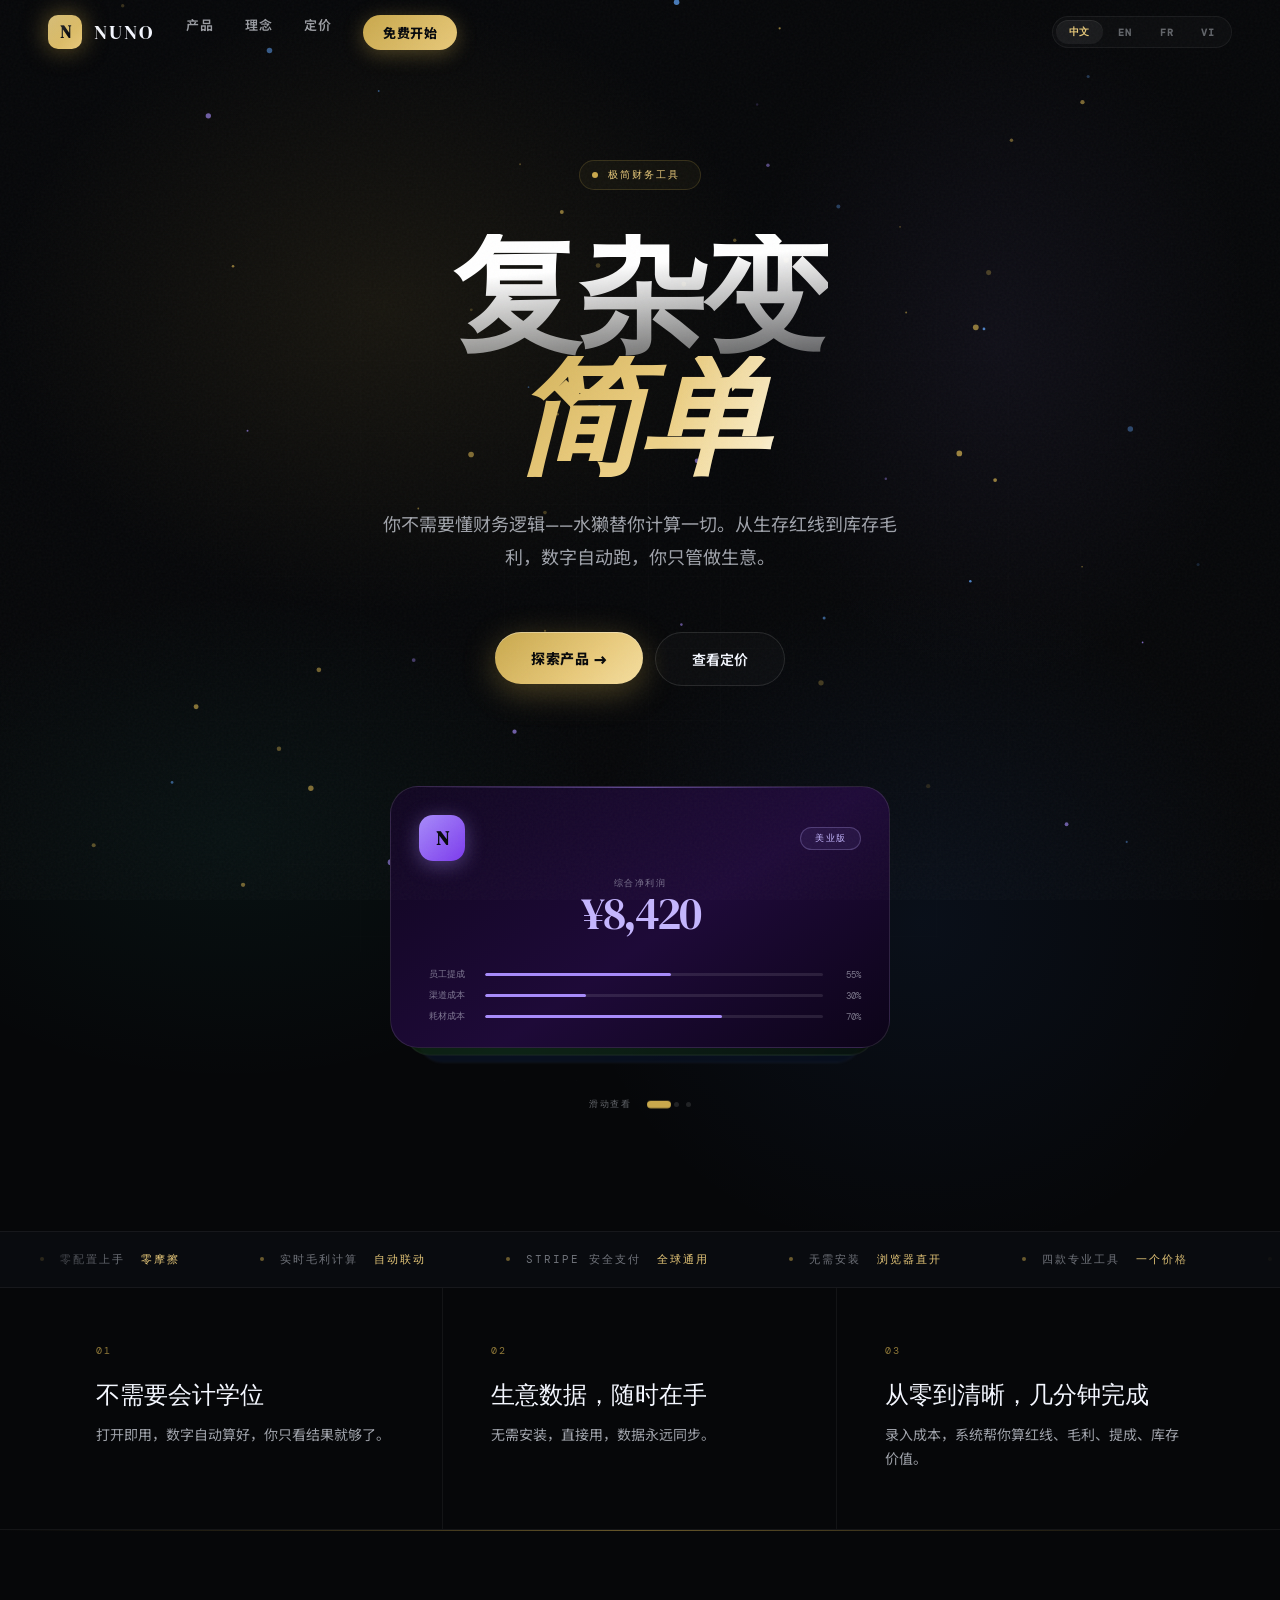
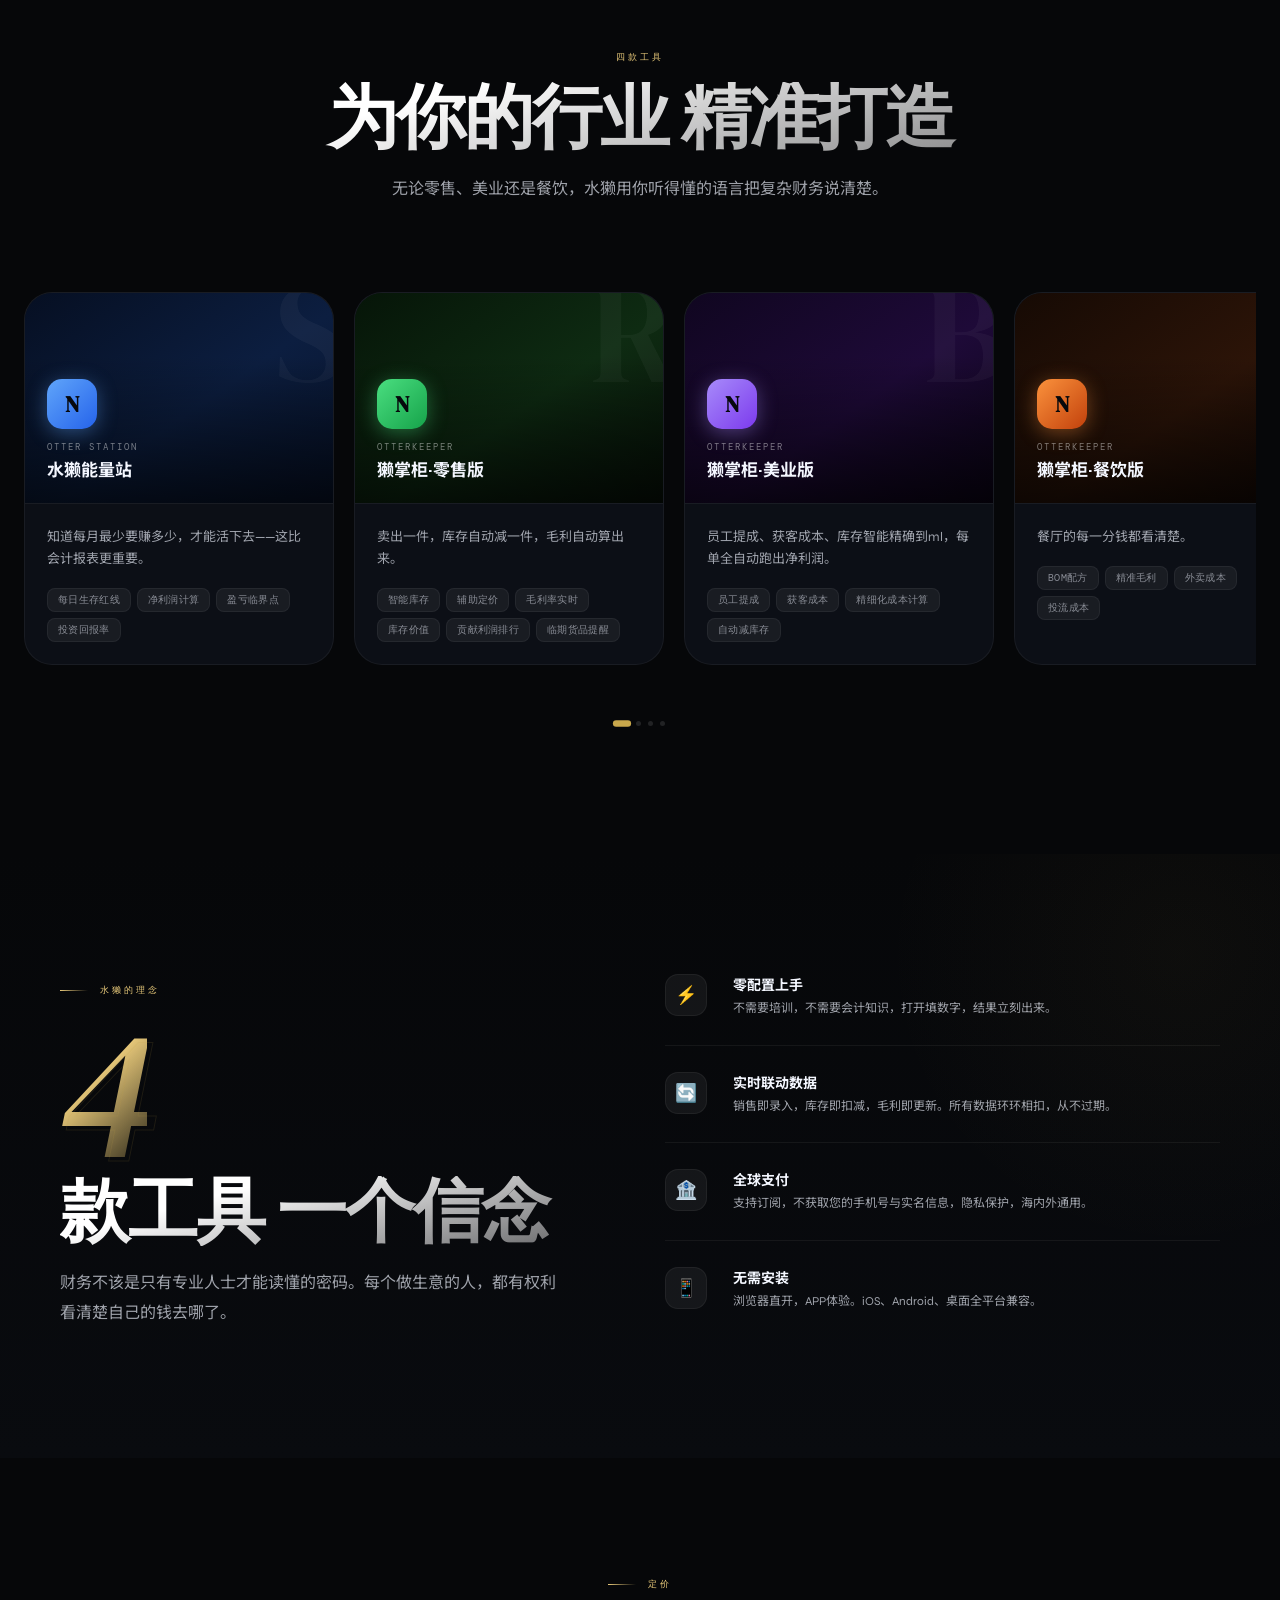
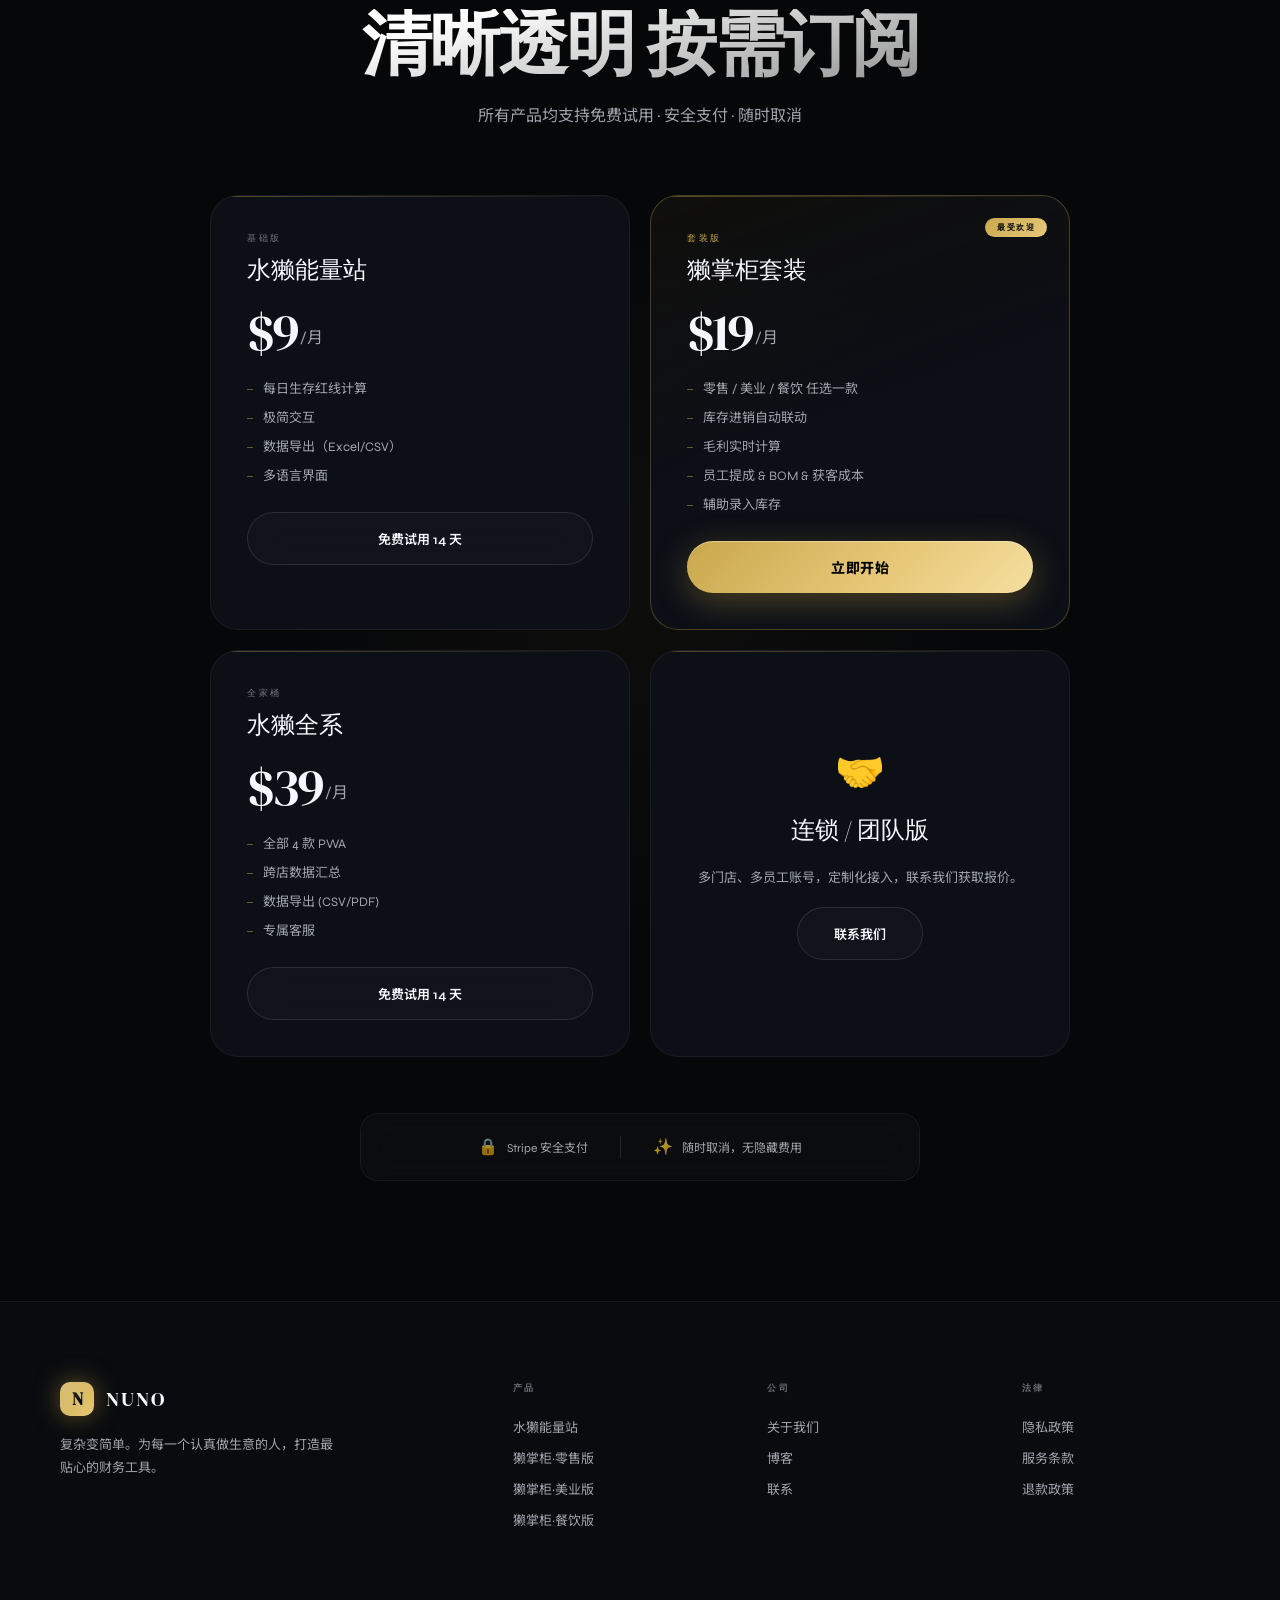
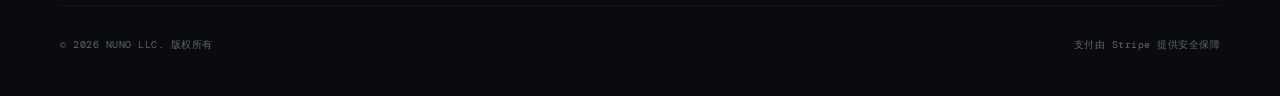
==== commit 1ba1f777: "Update privacy policy link to point to privacy.html" ====
--- a/index.html
+++ b/index.html
@@ -463,7 +463,7 @@
       </div>
       <div class="footer-col">
         <h5 class="i18n" data-key="footer_legal">法律</h5>
-        <a href="#" class="i18n" data-key="footer_privacy">隐私政策</a>
+        <a href="./privacy.html" class="i18n" data-key="footer_privacy">隐私政策</a>
         <a href="#" class="i18n" data-key="footer_terms">服务条款</a>
         <a href="#" class="i18n" data-key="footer_refund">退款政策</a>
       </div>
--- a/nuno.css
+++ b/nuno.css
@@ -0,0 +1,1045 @@
+/* ═══════════════════════════════════════════════════════
+   NUNO — 共享样式表 (nuno.css)
+   引用方式: <link rel="stylesheet" href="nuno.css">
+═══════════════════════════════════════════════════════ */
+
+/* ─── TOKENS ─── */
+:root {
+  --bg:      #060709;
+  --bg2:     #090B0F;
+  --bg3:     #0C0F16;
+  --glass:   rgba(255,255,255,0.025);
+  --glass2:  rgba(255,255,255,0.055);
+  --border:  rgba(255,255,255,0.055);
+  --border2: rgba(255,255,255,0.11);
+  --text:    #F4F7FF;
+  --text2:   rgba(240,244,255,0.65);
+  --text3:   rgba(240,244,255,0.38);
+
+  --gold:    #C9A84C;
+  --gold2:   #E8C97A;
+  --gold3:   #F5DFA0;
+  --gold-glow: rgba(201,168,76,0.18);
+
+  --blue:    #3B82F6;
+  --blue2:   #60A5FA;
+  --teal:    #2DD4BF;
+  --green:   #4ADE80;
+  --violet:  #A78BFA;
+  --orange:  #FB923C;
+  --rose:    #F472B6;
+
+  --font-display: 'DM Serif Display', Georgia, serif;
+  --font-sans: 'Syne', 'Noto Sans SC', sans-serif;
+  --font-mono: 'DM Mono', monospace;
+
+  --ease-spring: cubic-bezier(0.34, 1.56, 0.64, 1);
+  --ease-smooth: cubic-bezier(0.22, 1, 0.36, 1);
+}
+
+/* ─── RESET ─── */
+*, *::before, *::after { box-sizing: border-box; margin: 0; padding: 0; }
+html { scroll-behavior: smooth; overflow-x: hidden; }
+
+body {
+  background: var(--bg);
+  color: var(--text);
+  font-family: var(--font-sans);
+  overflow-x: hidden;
+  -webkit-font-smoothing: antialiased;
+  cursor: none;
+}
+
+::selection { background: rgba(201,168,76,0.25); color: var(--text); }
+
+/* ─── CUSTOM CURSOR ─── */
+.cursor {
+  width: 10px; height: 10px;
+  background: var(--gold2);
+  border-radius: 50%;
+  position: fixed;
+  top: 0; left: 0;
+  pointer-events: none;
+  z-index: 99999;
+  transform: translate(-50%,-50%);
+  transition: width 0.2s, height 0.2s, background 0.2s, opacity 0.2s;
+  box-shadow: 0 0 8px rgba(232,201,122,0.6);
+}
+.cursor-ring {
+  width: 40px; height: 40px;
+  border: 1px solid rgba(201,168,76,0.4);
+  border-radius: 50%;
+  position: fixed;
+  top: 0; left: 0;
+  pointer-events: none;
+  z-index: 99998;
+  transform: translate(-50%,-50%);
+  transition: width 0.4s var(--ease-smooth), height 0.4s var(--ease-smooth), border-color 0.3s, transform 0.12s linear;
+}
+body:has(a:hover) .cursor { width: 18px; height: 18px; background: var(--gold3); }
+body:has(a:hover) .cursor-ring { width: 56px; height: 56px; border-color: rgba(201,168,76,0.6); }
+body:has(.btn-gold:hover) .cursor { background: #07080C; }
+
+/* ─── GRAIN OVERLAY ─── */
+body::before {
+  content: '';
+  position: fixed; inset: 0;
+  background-image: url("data:image/svg+xml,%3Csvg viewBox='0 0 512 512' xmlns='http://www.w3.org/2000/svg'%3E%3Cfilter id='n'%3E%3CfeTurbulence type='fractalNoise' baseFrequency='0.75' numOctaves='4' stitchTiles='stitch'/%3E%3C/filter%3E%3Crect width='100%25' height='100%25' filter='url(%23n)' opacity='0.035'/%3E%3C/svg%3E");
+  pointer-events: none;
+  z-index: 9999;
+}
+
+/* ─── SCROLL PROGRESS ─── */
+.scroll-line {
+  position: fixed;
+  top: 0; left: 0;
+  height: 2px;
+  background: linear-gradient(90deg, var(--gold), var(--gold2), var(--gold3));
+  z-index: 9998;
+  transform-origin: left;
+  transform: scaleX(0);
+  transition: transform 0.1s linear;
+  box-shadow: 0 0 8px var(--gold);
+}
+
+/* ═══════════════════════════════════════════════════════
+   NAV
+═══════════════════════════════════════════════════════ */
+.nav {
+  position: fixed;
+  top: 0; left: 0; right: 0;
+  z-index: 500;
+  height: 64px;
+  display: flex;
+  align-items: center;
+  padding: 0 48px;
+  gap: 32px;
+  transition: background 0.4s, border-color 0.4s, backdrop-filter 0.4s;
+}
+.nav.scrolled {
+  background: rgba(6,7,9,0.85);
+  backdrop-filter: blur(32px) saturate(200%);
+  border-bottom: 1px solid var(--border);
+}
+
+.nav-logo {
+  display: flex; align-items: center; gap: 12px;
+  text-decoration: none; flex-shrink: 0;
+}
+.nav-logo-mark {
+  width: 34px; height: 34px;
+  background: linear-gradient(135deg, var(--gold), var(--gold2));
+  border-radius: 10px;
+  display: flex; align-items: center; justify-content: center;
+  font-family: var(--font-display);
+  font-size: 17px; color: #06080C; font-weight: 900;
+  box-shadow: 0 0 24px rgba(201,168,76,0.5), 0 4px 12px rgba(0,0,0,0.4);
+  position: relative;
+  overflow: hidden;
+}
+.nav-logo-mark::after {
+  content: '';
+  position: absolute; inset: 0;
+  background: linear-gradient(135deg, rgba(255,255,255,0.25) 0%, transparent 60%);
+}
+.nav-logo-text {
+  font-family: var(--font-display);
+  font-size: 20px; color: var(--text);
+  letter-spacing: 2px;
+}
+
+.nav-links {
+  display: flex; gap: 32px; flex: 1;
+}
+.nav-links a {
+  color: rgba(244,247,255,0.62); text-decoration: none;
+  font-size: 13px; font-weight: 600;
+  letter-spacing: 0.5px;
+  transition: color 0.2s;
+  position: relative;
+}
+.nav-links a::after {
+  content: '';
+  position: absolute; bottom: -2px; left: 0; right: 0;
+  height: 1px;
+  background: var(--gold2);
+  transform: scaleX(0);
+  transform-origin: left;
+  transition: transform 0.3s var(--ease-smooth);
+}
+.nav-links a:hover { color: var(--text); }
+.nav-links a:hover::after { transform: scaleX(1); }
+
+.nav-cta-link {
+  background: linear-gradient(135deg, var(--gold), var(--gold2)) !important;
+  color: #06080C !important;
+  padding: 8px 20px !important;
+  border-radius: 24px;
+  font-weight: 800 !important;
+  box-shadow: 0 4px 20px rgba(201,168,76,0.35);
+}
+.nav-cta-link::after { display: none !important; }
+
+.lang-switcher {
+  display: flex; gap: 2px;
+  background: var(--glass);
+  border: 1px solid var(--border);
+  border-radius: 28px;
+  padding: 3px;
+}
+.lang-btn {
+  background: transparent; border: none;
+  color: var(--text3); font-size: 10px; font-weight: 700;
+  padding: 5px 13px; border-radius: 20px;
+  cursor: none; transition: all 0.25s;
+  font-family: var(--font-mono); letter-spacing: 0.8px;
+}
+.lang-btn:hover { color: var(--text2); }
+.lang-btn.active {
+  background: var(--glass2); color: var(--gold2);
+  box-shadow: inset 0 1px 0 rgba(255,255,255,0.07);
+}
+
+/* ═══════════════════════════════════════════════════════
+   HERO
+═══════════════════════════════════════════════════════ */
+.hero {
+  min-height: 100vh;
+  display: flex; flex-direction: column;
+  align-items: center; justify-content: center;
+  text-align: center;
+  padding: 160px 24px 120px;
+  position: relative; overflow: hidden;
+}
+
+.hero-bg-mesh {
+  position: absolute; inset: 0;
+  width: 100%; height: 100%;
+  background:
+    radial-gradient(ellipse 55% 45% at 30% 25%, rgba(201,168,76,0.09) 0%, transparent 55%),
+    radial-gradient(ellipse 50% 50% at 72% 75%, rgba(59,130,246,0.07) 0%, transparent 55%),
+    radial-gradient(ellipse 40% 55% at 78% 28%, rgba(167,139,250,0.06) 0%, transparent 50%),
+    radial-gradient(ellipse 60% 40% at 18% 68%, rgba(45,212,191,0.05) 0%, transparent 50%);
+  animation: meshDrift 20s ease-in-out infinite alternate;
+  pointer-events: none;
+}
+@keyframes meshDrift {
+  0%   { transform: translate(0, 0) rotate(0deg); }
+  33%  { transform: translate(2%, 1.5%) rotate(0.5deg); }
+  66%  { transform: translate(-1.5%, 2%) rotate(-0.3deg); }
+  100% { transform: translate(1%, -1%) rotate(0.4deg); }
+}
+
+.hero::after {
+  content: '';
+  position: absolute; inset: 0;
+  background-image:
+    linear-gradient(rgba(255,255,255,0.012) 1px, transparent 1px),
+    linear-gradient(90deg, rgba(255,255,255,0.012) 1px, transparent 1px);
+  background-size: 72px 72px;
+  mask-image: radial-gradient(ellipse 70% 70% at 50% 50%, black 0%, transparent 100%);
+  pointer-events: none;
+}
+
+#particleCanvas {
+  position: absolute; inset: 0;
+  width: 100%; height: 100%;
+  pointer-events: none;
+  opacity: 0.85;
+}
+
+.hero-eyebrow {
+  display: inline-flex; align-items: center; gap: 10px;
+  border: 1px solid rgba(201,168,76,0.2);
+  background: rgba(201,168,76,0.05);
+  border-radius: 40px;
+  padding: 7px 20px 7px 12px;
+  margin-bottom: 44px;
+  position: relative; z-index: 2;
+  animation: fadeSlideUp 1s var(--ease-smooth) both;
+  backdrop-filter: blur(12px);
+}
+.eyebrow-dot {
+  width: 6px; height: 6px;
+  background: var(--gold); border-radius: 50%;
+  animation: pulse 2.5s ease-in-out infinite;
+  box-shadow: 0 0 0 0 rgba(201,168,76,0.5);
+}
+@keyframes pulse {
+  0%, 100% { box-shadow: 0 0 0 0 rgba(201,168,76,0.5); }
+  50% { box-shadow: 0 0 0 5px rgba(201,168,76,0); }
+}
+.eyebrow-text {
+  font-family: var(--font-mono); font-size: 10px;
+  font-weight: 500; letter-spacing: 2px;
+  text-transform: uppercase; color: var(--gold2);
+}
+
+.hero-h1 {
+  font-family: var(--font-display);
+  font-size: clamp(64px, 10vw, 128px);
+  line-height: 0.95;
+  letter-spacing: -3px;
+  max-width: 960px;
+  margin-bottom: 32px;
+  position: relative; z-index: 2;
+}
+.hero-h1 .line-plain {
+  display: block;
+  background: linear-gradient(175deg, #fff 30%, rgba(255,255,255,0.35));
+  -webkit-background-clip: text;
+  -webkit-text-fill-color: transparent;
+  background-clip: text;
+  animation: fadeSlideUp 1s 0.1s var(--ease-smooth) both;
+}
+.hero-h1 .line-gold {
+  display: block;
+  background: linear-gradient(135deg, var(--gold) 0%, var(--gold2) 45%, var(--gold3) 80%, #fff 100%);
+  -webkit-background-clip: text;
+  -webkit-text-fill-color: transparent;
+  background-clip: text;
+  font-style: italic;
+  animation: fadeSlideUp 1s 0.2s var(--ease-smooth) both;
+  position: relative;
+}
+.hero-h1 .line-gold::after {
+  content: attr(data-text);
+  position: absolute; inset: 0;
+  background: linear-gradient(105deg, transparent 30%, rgba(255,255,255,0.6) 50%, transparent 70%);
+  -webkit-background-clip: text;
+  -webkit-text-fill-color: transparent;
+  background-clip: text;
+  background-size: 200% 100%;
+  animation: shimmer 4s 2s ease-in-out infinite;
+}
+@keyframes shimmer {
+  0% { background-position: -100% 0; }
+  100% { background-position: 200% 0; }
+}
+
+@keyframes fadeSlideUp {
+  from { opacity: 0; transform: translateY(48px); }
+  to   { opacity: 1; transform: none; }
+}
+
+.hero-sub {
+  font-size: clamp(15px, 1.8vw, 18px);
+  color: var(--text2); max-width: 540px;
+  line-height: 1.85; margin-bottom: 56px;
+  font-weight: 400; position: relative; z-index: 2;
+  animation: fadeSlideUp 1s 0.3s var(--ease-smooth) both;
+}
+
+.hero-ctas {
+  display: flex; gap: 12px; flex-wrap: wrap;
+  justify-content: center; margin-bottom: 100px;
+  position: relative; z-index: 2;
+  animation: fadeSlideUp 1s 0.4s var(--ease-smooth) both;
+}
+
+/* ─── MAGNETIC BUTTON WRAPPER ─── */
+.btn-magnetic {
+  display: inline-block;
+  position: relative;
+}
+
+/* ─── BUTTONS ─── */
+.btn-gold {
+  background: linear-gradient(135deg, var(--gold) 0%, var(--gold2) 60%, var(--gold3) 100%);
+  color: #060709; border: none;
+  padding: 16px 36px; border-radius: 40px;
+  font-size: 14px; font-weight: 800;
+  cursor: none; font-family: var(--font-sans);
+  text-decoration: none;
+  display: inline-flex; align-items: center; gap: 8px;
+  letter-spacing: 0.5px;
+  box-shadow:
+    0 8px 32px rgba(201,168,76,0.35),
+    0 2px 8px rgba(0,0,0,0.4),
+    inset 0 1px 0 rgba(255,255,255,0.35);
+  position: relative; overflow: hidden;
+  transition: transform 0.2s var(--ease-spring), box-shadow 0.2s;
+}
+.btn-gold::before {
+  content: '';
+  position: absolute; inset: 0;
+  background: linear-gradient(135deg, rgba(255,255,255,0.2) 0%, transparent 60%);
+  opacity: 0;
+  transition: opacity 0.3s;
+}
+.btn-gold:hover {
+  transform: translateY(-3px) scale(1.02);
+  box-shadow: 0 16px 48px rgba(201,168,76,0.5), 0 4px 12px rgba(0,0,0,0.4), inset 0 1px 0 rgba(255,255,255,0.35);
+}
+.btn-gold:hover::before { opacity: 1; }
+
+.btn-ghost {
+  background: var(--glass);
+  color: var(--text); border: 1px solid var(--border2);
+  padding: 16px 36px; border-radius: 40px;
+  font-size: 14px; font-weight: 600;
+  cursor: none; font-family: var(--font-sans);
+  text-decoration: none;
+  display: inline-flex; align-items: center; gap: 8px;
+  transition: background 0.25s, border-color 0.25s, transform 0.2s var(--ease-spring);
+  backdrop-filter: blur(16px);
+  position: relative; overflow: hidden;
+}
+.btn-ghost::before {
+  content: '';
+  position: absolute; inset: 0;
+  background: linear-gradient(135deg, rgba(201,168,76,0.08), transparent 60%);
+  opacity: 0;
+  transition: opacity 0.3s;
+}
+.btn-ghost:hover {
+  background: var(--glass2);
+  border-color: rgba(201,168,76,0.25);
+  transform: translateY(-2px);
+}
+.btn-ghost:hover::before { opacity: 1; }
+
+/* ═══════════════════════════════════════════════════════
+   HERO CARD DECK
+═══════════════════════════════════════════════════════ */
+.card-deck-section {
+  position: relative; z-index: 2;
+  width: 100%; max-width: 500px;
+  margin: 0 auto;
+  animation: fadeSlideUp 1s 0.55s var(--ease-smooth) both;
+}
+.card-deck-viewport {
+  position: relative; height: 290px;
+  perspective: 1400px;
+  cursor: none;
+}
+.preview-card {
+  position: absolute; width: 100%;
+  border-radius: 28px; overflow: hidden;
+  border: 1px solid var(--border2);
+  transition: transform 0.55s var(--ease-spring), opacity 0.45s ease, filter 0.45s ease;
+  will-change: transform; backface-visibility: hidden;
+}
+.preview-card:nth-child(3) {
+  transform: translateY(30px) scale(0.88) rotateX(5deg); z-index: 1; opacity: 0.4; filter: blur(1px);
+}
+.preview-card:nth-child(2) {
+  transform: translateY(15px) scale(0.94) rotateX(2.5deg); z-index: 2; opacity: 0.7;
+}
+.preview-card:nth-child(1) {
+  transform: translateY(0) scale(1); z-index: 3; opacity: 1;
+}
+.preview-card-inner {
+  padding: 28px 28px 24px;
+  height: 260px;
+  display: flex; flex-direction: column; gap: 16px;
+  position: relative; overflow: hidden;
+}
+.preview-card-inner::before {
+  content: '';
+  position: absolute;
+  top: 0; left: 28px; right: 28px;
+  height: 1px;
+  opacity: 0.5;
+}
+.card-station .preview-card-inner::before { background: linear-gradient(90deg, transparent, #60A5FA, transparent); }
+.card-retail  .preview-card-inner::before { background: linear-gradient(90deg, transparent, #4ADE80, transparent); }
+.card-beauty  .preview-card-inner::before { background: linear-gradient(90deg, transparent, #A78BFA, transparent); }
+.card-food    .preview-card-inner::before { background: linear-gradient(90deg, transparent, #FB923C, transparent); }
+
+.card-station { background: linear-gradient(145deg, #060F22 0%, #0C1E40 55%, #07132C 100%); }
+.card-retail  { background: linear-gradient(145deg, #061508 0%, #0E2B12 55%, #071208 100%); }
+.card-beauty  { background: linear-gradient(145deg, #100620 0%, #1E0A38 55%, #0C0418 100%); }
+.card-food    { background: linear-gradient(145deg, #160A04 0%, #2C1408 55%, #120804 100%); }
+
+.card-top-row {
+  display: flex; align-items: center; justify-content: space-between;
+}
+.card-icon {
+  width: 46px; height: 46px; border-radius: 14px;
+  display: flex; align-items: center; justify-content: center;
+  font-family: var(--font-display); font-size: 20px;
+  color: #06080C; font-weight: 900;
+}
+.icon-station { background: linear-gradient(135deg, #60A5FA, #2563EB); box-shadow: 0 4px 20px rgba(96,165,250,0.4); }
+.icon-retail  { background: linear-gradient(135deg, #4ADE80, #16A34A); box-shadow: 0 4px 20px rgba(74,222,128,0.4); }
+.icon-beauty  { background: linear-gradient(135deg, #A78BFA, #7C3AED); box-shadow: 0 4px 20px rgba(167,139,250,0.4); }
+.icon-food    { background: linear-gradient(135deg, #FB923C, #C2410C); box-shadow: 0 4px 20px rgba(251,146,60,0.4); }
+
+.card-badge-pill {
+  font-family: var(--font-mono); font-size: 9px;
+  letter-spacing: 1.2px; padding: 4px 14px;
+  border-radius: 24px; font-weight: 500; border: 1px solid;
+}
+.pill-blue   { color: #93C5FD; border-color: rgba(147,197,253,0.25); background: rgba(96,165,250,0.08); }
+.pill-green  { color: #86EFAC; border-color: rgba(134,239,172,0.25); background: rgba(74,222,128,0.08); }
+.pill-violet { color: #C4B5FD; border-color: rgba(196,181,253,0.25); background: rgba(167,139,250,0.08); }
+.pill-orange { color: #FDBA74; border-color: rgba(253,186,116,0.25); background: rgba(251,146,60,0.08); }
+
+.card-metric-label {
+  font-family: var(--font-mono); font-size: 9px;
+  letter-spacing: 1.5px; text-transform: uppercase; color: rgba(240,244,255,0.45);
+}
+.card-metric-value {
+  font-family: var(--font-display);
+  font-size: 46px; line-height: 1; letter-spacing: -2.5px;
+}
+.val-blue   { color: #93C5FD; }
+.val-green  { color: #86EFAC; }
+.val-violet { color: #C4B5FD; }
+.val-orange { color: #FDBA74; }
+
+@keyframes countUp {
+  from { opacity: 0; transform: translateY(12px); }
+  to   { opacity: 1; transform: none; }
+}
+.preview-card:first-child .card-metric-value { animation: countUp 0.5s 0.8s var(--ease-smooth) both; }
+
+.card-bars {
+  display: flex; flex-direction: column; gap: 8px;
+  margin-top: auto;
+}
+.card-bar-row {
+  display: flex; align-items: center; gap: 10px;
+}
+.card-bar-label {
+  font-size: 9px; color: rgba(240,244,255,0.48);
+  font-family: var(--font-mono); width: 56px; flex-shrink: 0;
+}
+.card-bar-track {
+  flex: 1; height: 3px;
+  background: rgba(255,255,255,0.1);
+  border-radius: 2px; overflow: hidden;
+}
+.card-bar-fill {
+  height: 100%; border-radius: 2px;
+  transition: width 1.2s var(--ease-smooth);
+}
+.card-bar-val {
+  font-family: var(--font-mono); font-size: 9px;
+  color: rgba(240,244,255,0.48); width: 28px; text-align: right; flex-shrink: 0;
+}
+
+.deck-hint {
+  display: flex; align-items: center; justify-content: center;
+  gap: 20px; margin-top: 22px;
+}
+.deck-dots { display: flex; gap: 7px; }
+.deck-dot {
+  width: 5px; height: 5px; border-radius: 50%;
+  background: var(--border2);
+  transition: background 0.3s, transform 0.3s, width 0.3s;
+  cursor: none;
+}
+.deck-dot.active {
+  background: var(--gold); transform: scale(1.5);
+  width: 16px; border-radius: 4px;
+}
+.deck-swipe-label {
+  font-size: 9px; color: rgba(240,244,255,0.4);
+  font-family: var(--font-mono); letter-spacing: 1.5px;
+}
+
+/* ═══════════════════════════════════════════════════════
+   SECTION BASICS
+═══════════════════════════════════════════════════════ */
+section { padding: 120px 24px; }
+.container { max-width: 1160px; margin: 0 auto; }
+
+.sec-label {
+  font-family: var(--font-mono); font-size: 9px;
+  font-weight: 500; text-transform: uppercase;
+  letter-spacing: 3px; color: var(--gold2);
+  margin-bottom: 18px;
+  display: flex; align-items: center; gap: 12px;
+}
+.sec-label::before {
+  content: ''; width: 28px; height: 1px;
+  background: linear-gradient(90deg, var(--gold2), transparent);
+}
+.sec-title {
+  font-family: var(--font-display);
+  font-size: clamp(40px, 5.5vw, 72px);
+  line-height: 1.0; letter-spacing: -2px;
+  margin-bottom: 22px;
+  background: linear-gradient(165deg, #fff 30%, rgba(255,255,255,0.4));
+  -webkit-background-clip: text;
+  -webkit-text-fill-color: transparent;
+  background-clip: text;
+}
+.sec-desc {
+  font-size: 16px; color: var(--text2);
+  max-width: 560px; line-height: 1.85; font-weight: 400;
+}
+
+/* ─── GOLD DIVIDER ─── */
+.gold-divider {
+  height: 1px;
+  background: linear-gradient(90deg, transparent 0%, rgba(201,168,76,0.25) 30%, rgba(201,168,76,0.5) 50%, rgba(201,168,76,0.25) 70%, transparent 100%);
+}
+
+/* ═══════════════════════════════════════════════════════
+   MARQUEE
+═══════════════════════════════════════════════════════ */
+.marquee-section {
+  padding: 0;
+  border-top: 1px solid var(--border);
+  border-bottom: 1px solid var(--border);
+  background: var(--bg2);
+  overflow: hidden;
+  position: relative;
+  max-width: 100vw;
+}
+.marquee-section::before,
+.marquee-section::after {
+  content: '';
+  position: absolute; top: 0; bottom: 0; width: 120px;
+  z-index: 2; pointer-events: none;
+}
+.marquee-section::before { left: 0; background: linear-gradient(90deg, var(--bg2), transparent); }
+.marquee-section::after  { right: 0; background: linear-gradient(-90deg, var(--bg2), transparent); }
+
+.marquee-track {
+  display: flex; gap: 0;
+  padding: 20px 0;
+  animation: marquee 40s linear infinite;
+  white-space: nowrap;
+}
+.marquee-track:hover { animation-play-state: paused; }
+
+@keyframes marquee {
+  from { transform: translateX(0); }
+  to   { transform: translateX(-50%); }
+}
+
+.marquee-item {
+  display: inline-flex; align-items: center; gap: 16px;
+  padding: 0 40px;
+  font-family: var(--font-mono); font-size: 11px;
+  letter-spacing: 2px; text-transform: uppercase;
+  color: rgba(240,244,255,0.45);
+  flex-shrink: 0;
+}
+.marquee-item .dot {
+  width: 4px; height: 4px; border-radius: 50%;
+  background: var(--gold); opacity: 0.5; flex-shrink: 0;
+}
+.marquee-item strong {
+  color: var(--gold2); font-weight: 500;
+}
+
+/* ═══════════════════════════════════════════════════════
+   TAGLINE 3-COL
+═══════════════════════════════════════════════════════ */
+.tagline-section {
+  padding: 0;
+  border-bottom: 1px solid var(--border);
+}
+.tagline-grid {
+  display: grid; grid-template-columns: repeat(3, 1fr);
+  max-width: 100%;
+}
+.tagline-item {
+  padding: 56px 48px;
+  border-right: 1px solid var(--border);
+  position: relative; overflow: hidden;
+  transition: background 0.4s;
+}
+.tagline-item:last-child { border-right: none; }
+.tagline-item::after {
+  content: '';
+  position: absolute; bottom: 0; left: 0; right: 0;
+  height: 1px;
+  background: linear-gradient(90deg, transparent, var(--gold), transparent);
+  transform: scaleX(0);
+  transform-origin: center;
+  transition: transform 0.5s var(--ease-smooth);
+}
+.tagline-item:hover { background: rgba(201,168,76,0.025); }
+.tagline-item:hover::after { transform: scaleX(1); }
+
+.tg-num {
+  font-family: var(--font-mono); font-size: 10px;
+  color: var(--gold); opacity: 0.7;
+  letter-spacing: 2px; margin-bottom: 24px;
+  display: block;
+}
+.tg-title {
+  font-family: var(--font-display); font-size: 24px;
+  line-height: 1.2; margin-bottom: 14px; color: var(--text);
+}
+.tg-sub {
+  font-size: 14px; color: var(--text2);
+  line-height: 1.75; font-weight: 400;
+}
+
+/* ═══════════════════════════════════════════════════════
+   APP CARDS
+═══════════════════════════════════════════════════════ */
+.apps-section { overflow: hidden; background: var(--bg); }
+.apps-header {
+  text-align: center; margin-bottom: 72px;
+}
+.apps-header .sec-label { justify-content: center; }
+.apps-header .sec-label::before { display: none; }
+.apps-header .sec-desc { margin: 0 auto; }
+
+.app-cards-outer { position: relative; }
+.app-cards-track {
+  display: flex; gap: 20px;
+  overflow-x: auto; scroll-snap-type: x mandatory;
+  -webkit-overflow-scrolling: touch;
+  padding: 16px 48px 56px;
+  scrollbar-width: none;
+}
+.app-cards-track::-webkit-scrollbar { display: none; }
+
+.app-card {
+  flex: 0 0 310px; scroll-snap-align: start;
+  background: var(--bg3);
+  border: 1px solid var(--border);
+  border-radius: 28px; overflow: hidden;
+  transition: transform 0.4s var(--ease-spring), border-color 0.3s, box-shadow 0.4s;
+  cursor: none;
+  position: relative;
+}
+.app-card::before {
+  content: '';
+  position: absolute; inset: 0;
+  background: radial-gradient(circle at 50% 0%, rgba(201,168,76,0.06), transparent 60%);
+  opacity: 0; transition: opacity 0.4s;
+  pointer-events: none; z-index: 0;
+}
+.app-card:hover {
+  transform: translateY(-12px) scale(1.01);
+  border-color: rgba(201,168,76,0.18);
+  box-shadow: 0 32px 80px rgba(0,0,0,0.5), 0 0 0 1px rgba(201,168,76,0.08);
+}
+.app-card:hover::before { opacity: 1; }
+
+.app-card-top {
+  height: 210px;
+  position: relative; overflow: hidden;
+  display: flex; flex-direction: column;
+  justify-content: flex-end; padding: 22px;
+}
+.app-card-top::after {
+  content: '';
+  position: absolute; inset: 0;
+  background: linear-gradient(180deg, transparent 30%, rgba(0,0,0,0.65) 100%);
+  pointer-events: none;
+}
+.app-card-glyph {
+  position: absolute; top: -30px; right: -15px;
+  font-family: var(--font-display);
+  font-size: 140px; opacity: 0.04;
+  color: #fff; line-height: 1;
+  user-select: none; pointer-events: none;
+  transition: opacity 0.4s, transform 0.4s;
+}
+.app-card:hover .app-card-glyph { opacity: 0.07; transform: scale(1.05) rotate(-2deg); }
+
+.card-app-icon {
+  width: 50px; height: 50px; border-radius: 15px;
+  display: flex; align-items: center; justify-content: center;
+  font-family: var(--font-display); font-size: 22px;
+  color: #06080C; font-weight: 900;
+  position: relative; z-index: 1; margin-bottom: 12px;
+}
+.card-top-label {
+  font-family: var(--font-mono); font-size: 9px;
+  letter-spacing: 2px; color: rgba(255,255,255,0.45);
+  text-transform: uppercase; position: relative; z-index: 1;
+}
+.card-top-name {
+  font-family: var(--font-sans); font-size: 17px; font-weight: 700;
+  position: relative; z-index: 1; margin-top: 3px;
+}
+
+.app-card-body {
+  padding: 22px;
+  border-top: 1px solid var(--border);
+  position: relative; z-index: 1;
+}
+.app-card-sub {
+  font-size: 13px; color: var(--text2);
+  line-height: 1.7; margin-bottom: 18px;
+}
+.app-features { display: flex; flex-wrap: wrap; gap: 6px; }
+.f-tag {
+  font-size: 10px; padding: 4px 10px;
+  border-radius: 8px;
+  background: var(--glass2);
+  border: 1px solid var(--border);
+  color: rgba(240,244,255,0.52); font-family: var(--font-mono);
+  letter-spacing: 0.3px;
+  transition: color 0.2s, border-color 0.2s, background 0.2s;
+}
+.app-card:hover .f-tag { color: var(--text2); border-color: rgba(201,168,76,0.15); }
+
+.app-dots {
+  display: flex; gap: 7px; justify-content: center;
+  padding-bottom: 8px;
+}
+.app-dot {
+  width: 5px; height: 5px; border-radius: 50%;
+  background: var(--border2); cursor: none;
+  transition: background 0.25s, transform 0.25s, width 0.25s;
+}
+.app-dot.active {
+  background: var(--gold); transform: scale(1.3);
+  width: 14px; border-radius: 3px;
+}
+
+/* ═══════════════════════════════════════════════════════
+   PHILOSOPHY
+═══════════════════════════════════════════════════════ */
+.philosophy-section {
+  background: linear-gradient(180deg, var(--bg) 0%, var(--bg2) 100%);
+  position: relative; overflow: hidden;
+}
+.philosophy-section::before {
+  content: '';
+  position: absolute;
+  top: -200px; right: -200px;
+  width: 600px; height: 600px;
+  background: radial-gradient(circle, rgba(201,168,76,0.04) 0%, transparent 70%);
+  pointer-events: none;
+}
+
+.phil-grid {
+  display: grid; grid-template-columns: 1fr 1.1fr;
+  gap: 100px; align-items: center;
+}
+
+.big-num-wrap { position: relative; display: inline-block; }
+.big-num {
+  font-family: var(--font-display);
+  font-size: clamp(120px, 16vw, 180px);
+  line-height: 0.85;
+  letter-spacing: -10px;
+  background: linear-gradient(135deg, var(--gold) 0%, var(--gold2) 40%, rgba(201,168,76,0.15) 100%);
+  -webkit-background-clip: text;
+  -webkit-text-fill-color: transparent;
+  background-clip: text;
+  font-style: italic;
+  display: block;
+  margin-bottom: 8px;
+}
+.big-num-ghost {
+  position: absolute; top: 4px; left: 4px;
+  font-family: var(--font-display);
+  font-size: clamp(120px, 16vw, 180px);
+  line-height: 0.85;
+  letter-spacing: -10px;
+  -webkit-text-stroke: 1px rgba(201,168,76,0.12);
+  color: transparent;
+  font-style: italic;
+  pointer-events: none;
+  user-select: none;
+}
+
+.stats-list { display: flex; flex-direction: column; gap: 0; }
+.stat-row {
+  display: grid; grid-template-columns: 50px 1fr;
+  gap: 18px; align-items: flex-start;
+  padding: 26px 0;
+  border-bottom: 1px solid var(--border);
+  transition: padding-left 0.3s;
+}
+.stat-row:first-child { padding-top: 0; }
+.stat-row:last-child  { border-bottom: none; }
+.stat-row:hover { padding-left: 8px; }
+
+.stat-icon-box {
+  width: 42px; height: 42px; border-radius: 13px;
+  background: var(--glass2); border: 1px solid var(--border);
+  display: flex; align-items: center; justify-content: center;
+  font-size: 18px; flex-shrink: 0;
+  transition: border-color 0.3s, background 0.3s, transform 0.3s;
+}
+.stat-row:hover .stat-icon-box {
+  border-color: rgba(201,168,76,0.3);
+  background: rgba(201,168,76,0.06);
+  transform: rotate(-3deg);
+}
+.stat-h {
+  font-size: 14px; font-weight: 700; margin-bottom: 5px;
+  transition: color 0.2s;
+}
+.stat-row:hover .stat-h { color: var(--gold2); }
+.stat-p { font-size: 12px; color: var(--text2); line-height: 1.65; }
+
+/* ═══════════════════════════════════════════════════════
+   PRICING
+═══════════════════════════════════════════════════════ */
+.pricing-section { text-align: center; position: relative; }
+.pricing-section::before {
+  content: '';
+  position: absolute; top: 50%; left: 50%;
+  transform: translate(-50%,-50%);
+  width: 800px; height: 800px;
+  background: radial-gradient(circle, rgba(201,168,76,0.04) 0%, transparent 65%);
+  pointer-events: none;
+}
+
+.pricing-grid {
+  display: grid; grid-template-columns: repeat(2, 1fr);
+  gap: 20px; margin-top: 64px;
+  max-width: 860px; margin-left: auto; margin-right: auto;
+}
+
+.price-card {
+  background: var(--bg3);
+  border: 1px solid var(--border);
+  border-radius: 28px; padding: 36px;
+  text-align: left; position: relative; overflow: hidden;
+  transition: border-color 0.35s, transform 0.35s var(--ease-spring), box-shadow 0.35s;
+}
+.price-card::after {
+  content: '';
+  position: absolute;
+  top: 0; left: -100%;
+  width: 200%; height: 1px;
+  background: linear-gradient(90deg, transparent, rgba(201,168,76,0.4), transparent);
+  transition: left 0.5s var(--ease-smooth);
+}
+.price-card:hover { border-color: rgba(201,168,76,0.22); transform: translateY(-6px); box-shadow: 0 24px 64px rgba(0,0,0,0.4); }
+.price-card:hover::after { left: 0; }
+
+.price-card.featured {
+  border-color: rgba(201,168,76,0.3);
+  background: linear-gradient(160deg, rgba(201,168,76,0.05) 0%, var(--bg3) 50%);
+}
+
+.featured-badge {
+  position: absolute; top: 22px; right: 22px;
+  background: linear-gradient(135deg, var(--gold), var(--gold2));
+  color: #06080C; font-size: 8px; font-weight: 800;
+  letter-spacing: 1.5px; text-transform: uppercase;
+  padding: 4px 12px; border-radius: 12px;
+  font-family: var(--font-mono);
+}
+
+.p-type {
+  font-family: var(--font-mono); font-size: 9px;
+  letter-spacing: 2.5px; color: rgba(240,244,255,0.45);
+  text-transform: uppercase; margin-bottom: 8px;
+}
+.p-name {
+  font-family: var(--font-display); font-size: 24px;
+  margin-bottom: 4px; color: var(--text);
+}
+.p-amount {
+  font-family: var(--font-display); font-size: 52px;
+  letter-spacing: -3px; color: var(--text); line-height: 1;
+  margin: 20px 0;
+}
+.p-amount sub {
+  font-size: 16px; font-family: var(--font-sans); font-weight: 400;
+  color: var(--text2); letter-spacing: 0; vertical-align: middle;
+}
+.p-features {
+  list-style: none; display: flex;
+  flex-direction: column; gap: 10px;
+  margin-bottom: 28px;
+}
+.p-features li {
+  font-size: 13px; color: var(--text2);
+  display: flex; align-items: baseline; gap: 10px;
+}
+.p-features li::before {
+  content: '—'; color: var(--gold); opacity: 0.6;
+  flex-shrink: 0; font-family: var(--font-mono); font-size: 10px;
+}
+
+.trust-bar {
+  display: flex; align-items: center; justify-content: center;
+  gap: 32px; margin-top: 56px;
+  padding: 22px 40px;
+  border: 1px solid var(--border); border-radius: 18px;
+  max-width: 560px; margin-left: auto; margin-right: auto;
+  background: var(--glass); backdrop-filter: blur(16px);
+}
+.trust-pill {
+  display: flex; align-items: center; gap: 9px;
+  font-size: 12px; color: var(--text2);
+}
+.trust-icon { font-size: 16px; }
+.trust-divider { width: 1px; height: 22px; background: var(--border2); }
+
+/* ═══════════════════════════════════════════════════════
+   FOOTER
+═══════════════════════════════════════════════════════ */
+footer {
+  background: var(--bg2);
+  border-top: 1px solid var(--border);
+  padding: 80px 24px 44px;
+}
+.footer-inner { max-width: 1160px; margin: 0 auto; }
+.footer-top {
+  display: grid; grid-template-columns: 2fr 1fr 1fr 1fr;
+  gap: 56px; margin-bottom: 64px;
+}
+.footer-brand-desc {
+  font-size: 13px; color: var(--text2); line-height: 1.75;
+  max-width: 280px; margin-top: 18px; font-weight: 400;
+}
+.footer-col h5 {
+  font-family: var(--font-mono); font-size: 9px;
+  text-transform: uppercase; letter-spacing: 2.5px;
+  color: rgba(240,244,255,0.42); margin-bottom: 22px;
+}
+.footer-col a {
+  display: block; color: var(--text2); text-decoration: none;
+  font-size: 13px; margin-bottom: 12px;
+  transition: color 0.2s, transform 0.2s;
+  display: flex; align-items: center; gap: 0;
+}
+.footer-col a:hover { color: var(--text); }
+.footer-bottom {
+  padding-top: 32px; border-top: 1px solid var(--border);
+  display: flex; align-items: center; justify-content: space-between;
+  font-size: 10px; color: rgba(240,244,255,0.38); font-family: var(--font-mono);
+  letter-spacing: 0.5px;
+}
+
+/* ═══════════════════════════════════════════════════════
+   SCROLL REVEAL
+═══════════════════════════════════════════════════════ */
+.reveal {
+  opacity: 0; transform: translateY(36px);
+  transition: opacity 0.8s var(--ease-smooth), transform 0.8s var(--ease-smooth);
+}
+.reveal.visible { opacity: 1; transform: none; }
+.reveal.delay-1 { transition-delay: 0.1s; }
+.reveal.delay-2 { transition-delay: 0.2s; }
+.reveal.delay-3 { transition-delay: 0.3s; }
+.reveal.delay-4 { transition-delay: 0.4s; }
+
+/* ═══════════════════════════════════════════════════════
+   RESPONSIVE
+═══════════════════════════════════════════════════════ */
+@media (max-width: 900px) {
+  .phil-grid { grid-template-columns: 1fr; gap: 56px; }
+  .tagline-grid { grid-template-columns: 1fr; }
+  .pricing-grid { grid-template-columns: 1fr; }
+  .footer-top { grid-template-columns: 1fr 1fr; }
+  .nav-links { display: none; }
+  .trust-bar { flex-wrap: wrap; gap: 16px; }
+  .trust-divider { display: none; }
+  .nav { padding: 0 24px; }
+  .cursor, .cursor-ring { display: none; }
+  body { cursor: auto; }
+  a, button { cursor: pointer; }
+  .hero-bg-mesh { display: none; }
+}
+@media (max-width: 600px) {
+  .footer-top { grid-template-columns: 1fr; }
+  .tagline-item { padding: 36px 28px; }
+  .app-cards-track { padding: 12px 16px 56px; gap: 12px; }
+  .hero { padding: 140px 20px 100px; }
+  .tagline-grid { padding: 0 20px !important; }
+  .container { padding: 0 20px; }
+  section { padding: 80px 20px; }
+}
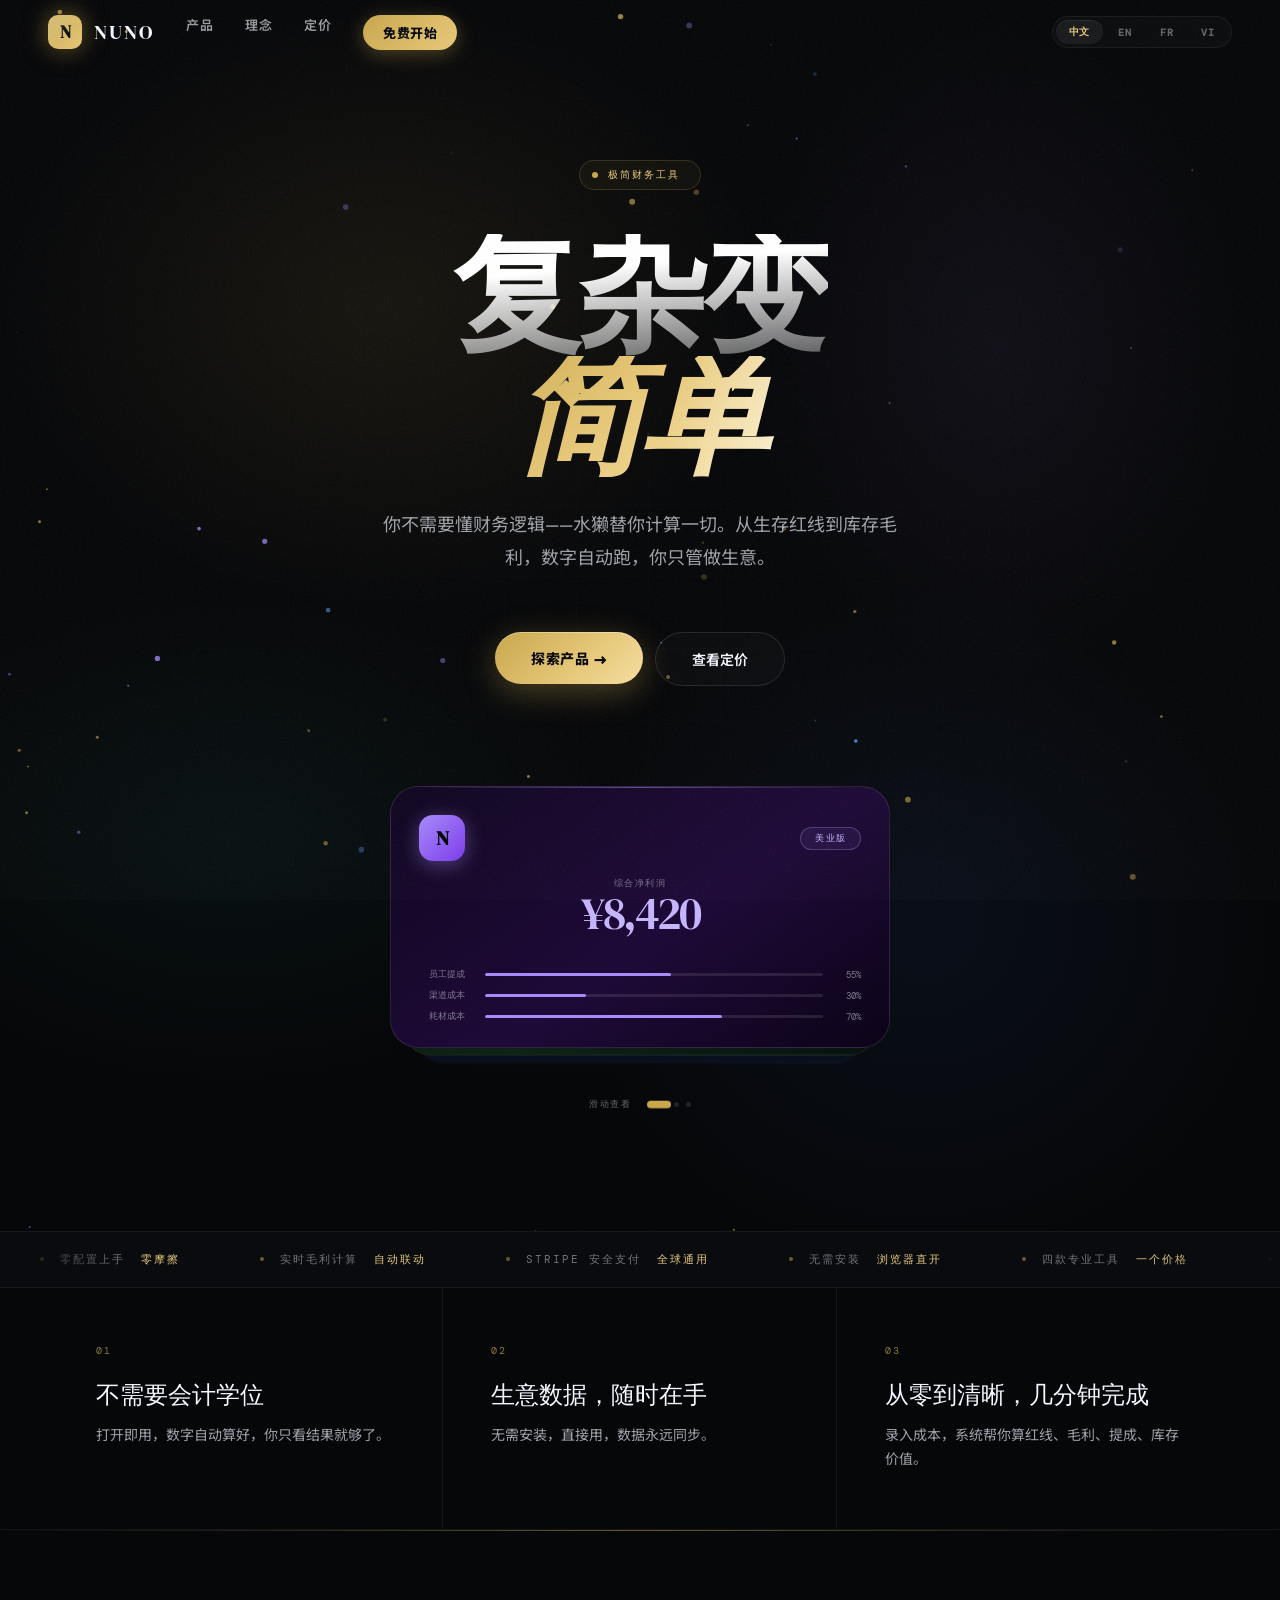
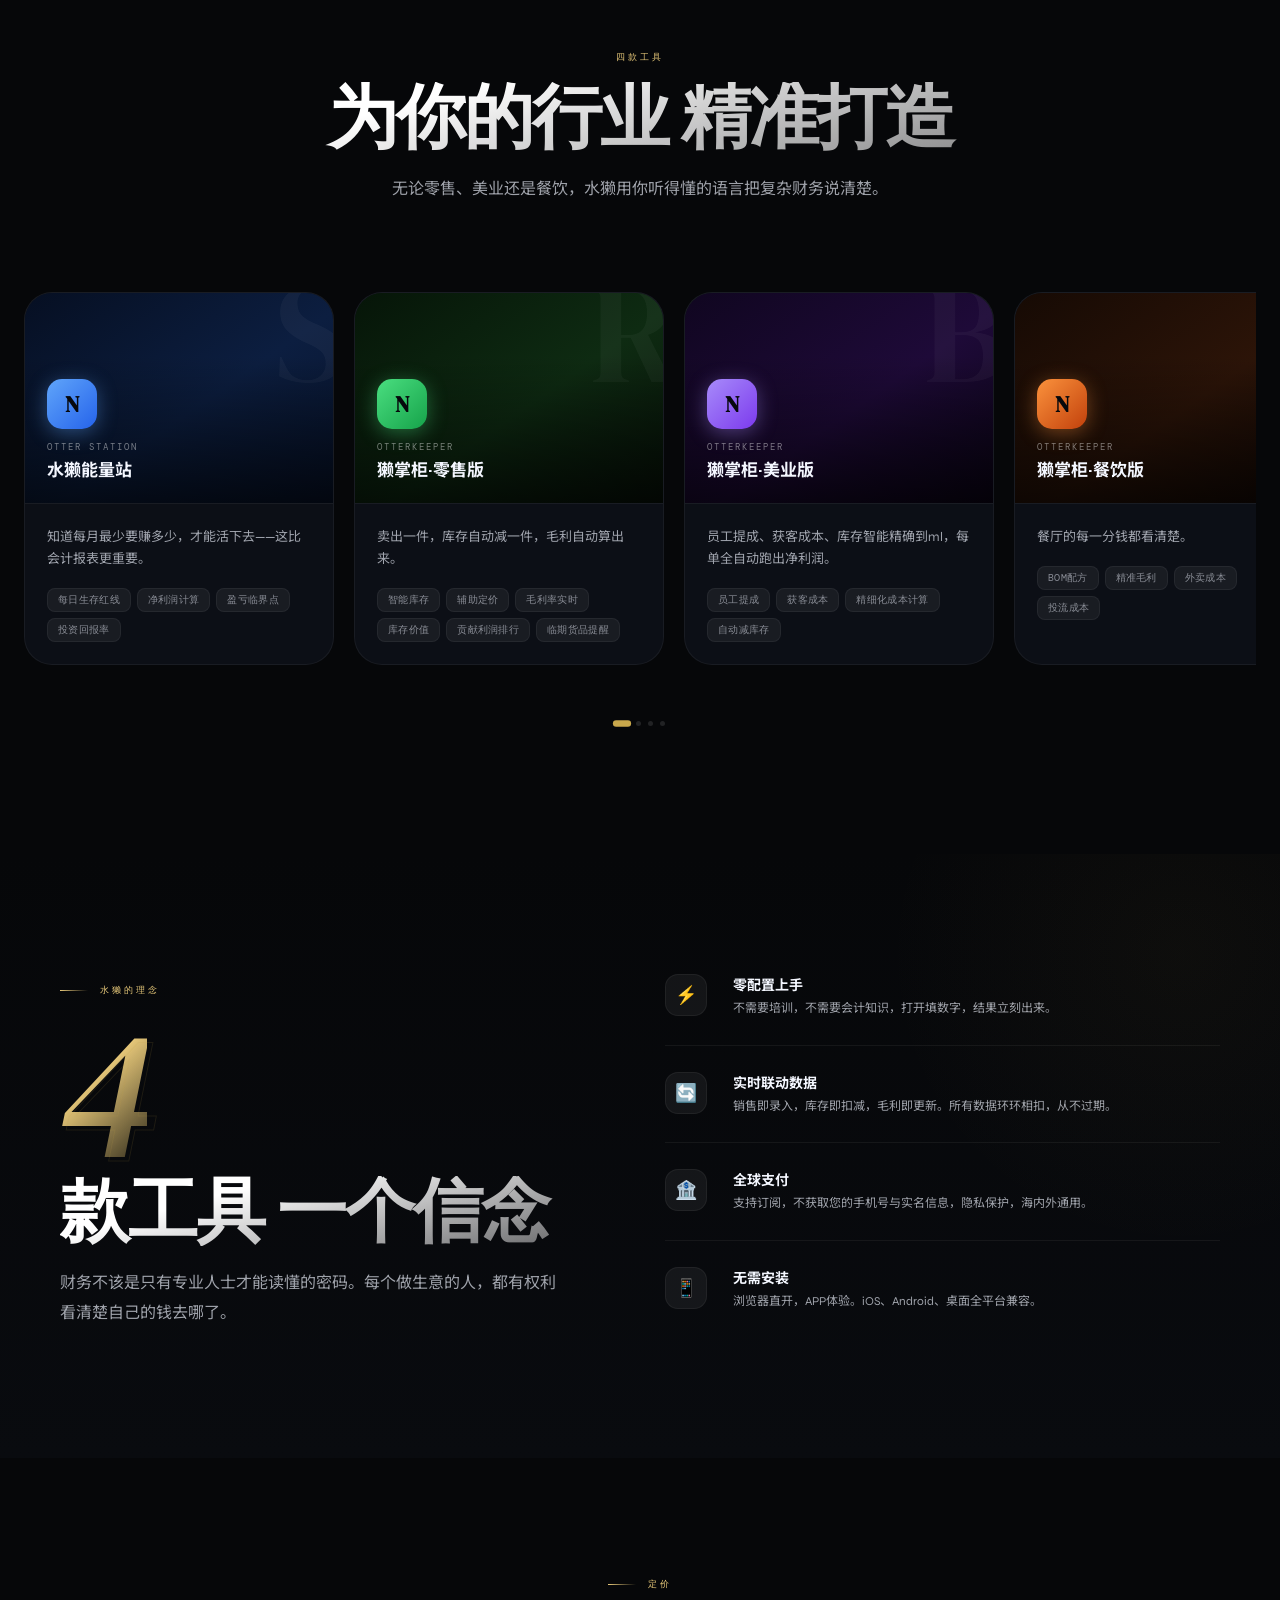
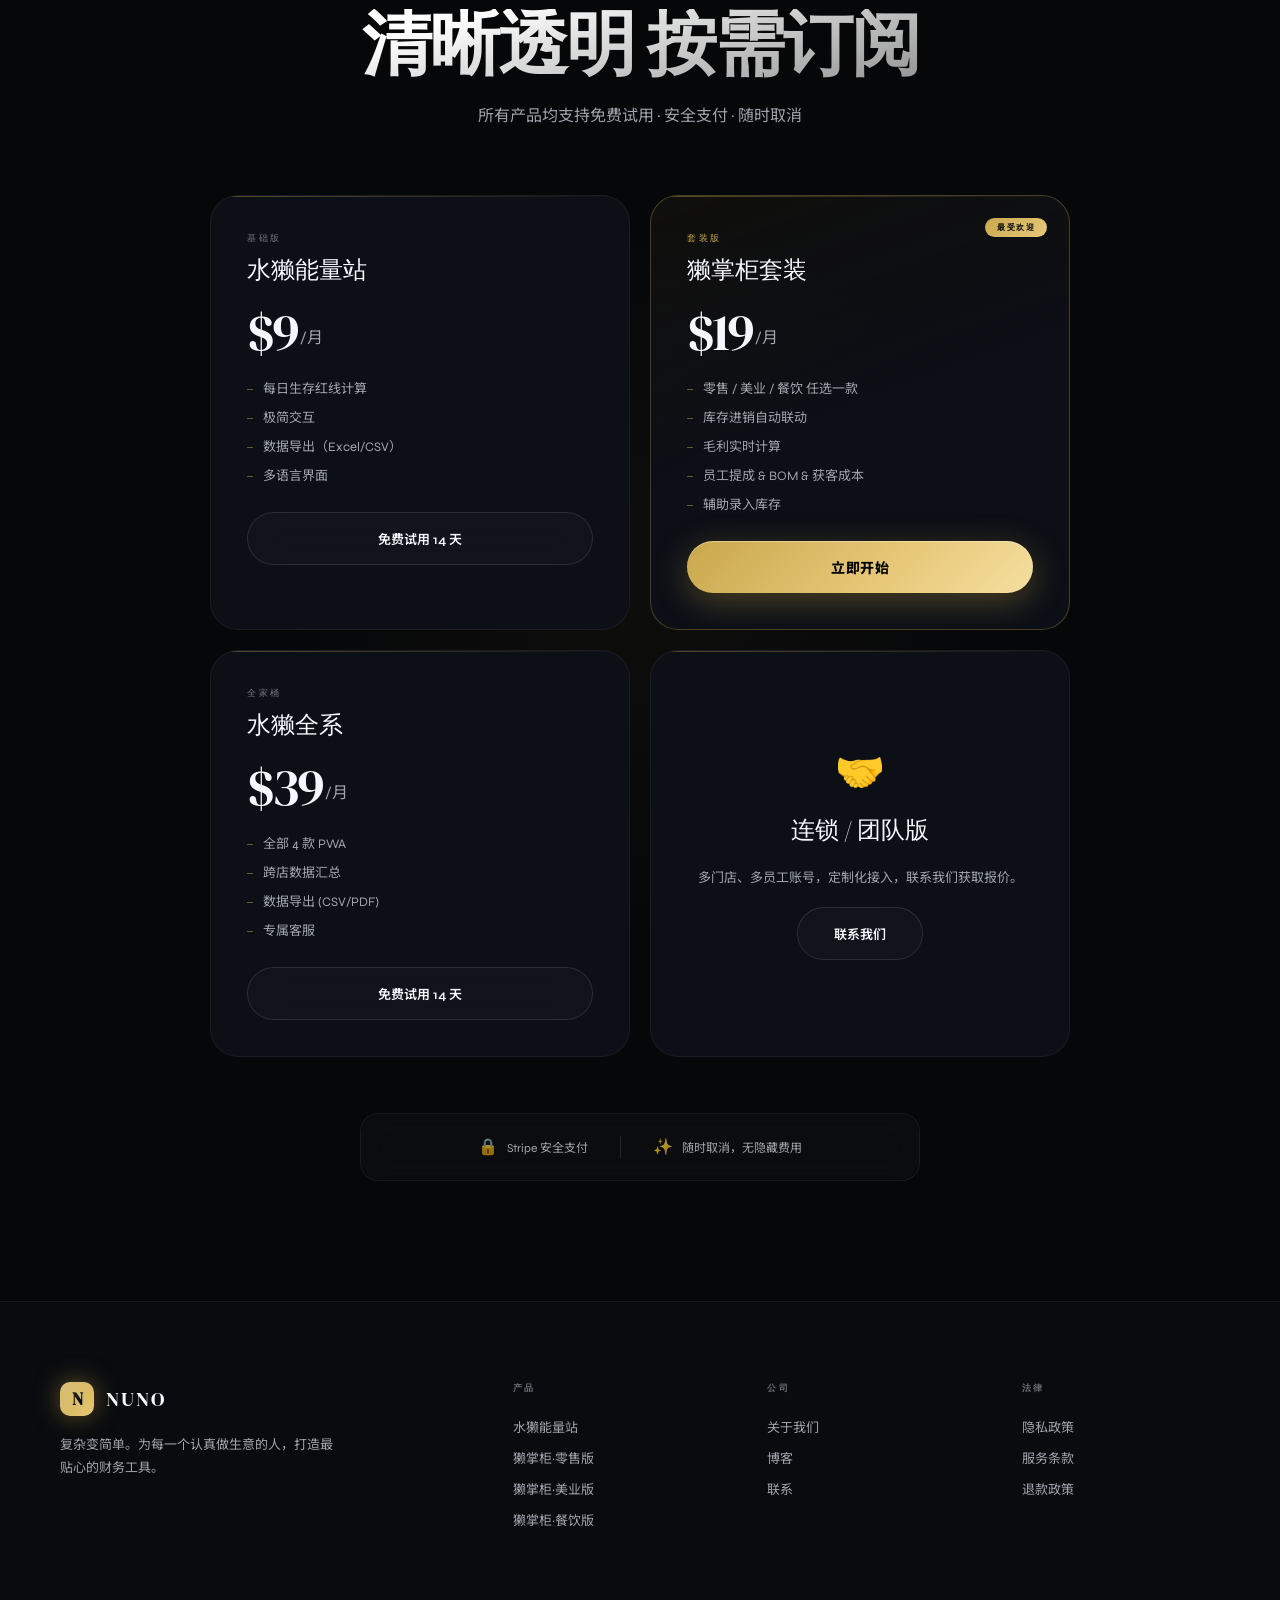
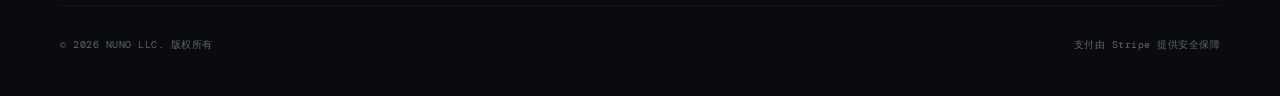
==== commit dcaa9ef6: "Update contact email in index.html" ====
--- a/index.html
+++ b/index.html
@@ -423,7 +423,7 @@
         <div style="font-size:40px;">🤝</div>
         <div class="p-name i18n" data-key="plan4_name">连锁 / 团队版</div>
         <p style="font-size:13px;color:var(--text2);line-height:1.65;" class="i18n" data-key="plan4_sub">多门店、多员工账号，定制化接入，联系我们获取报价。</p>
-        <a href="mailto:hello@nuno.app" class="btn-ghost" style="font-size:13px;">
+        <a href="mailto:hinuno@outlook.com" class="btn-ghost" style="font-size:13px;">
           <span class="i18n" data-key="cta_contact">联系我们</span>
         </a>
       </div>
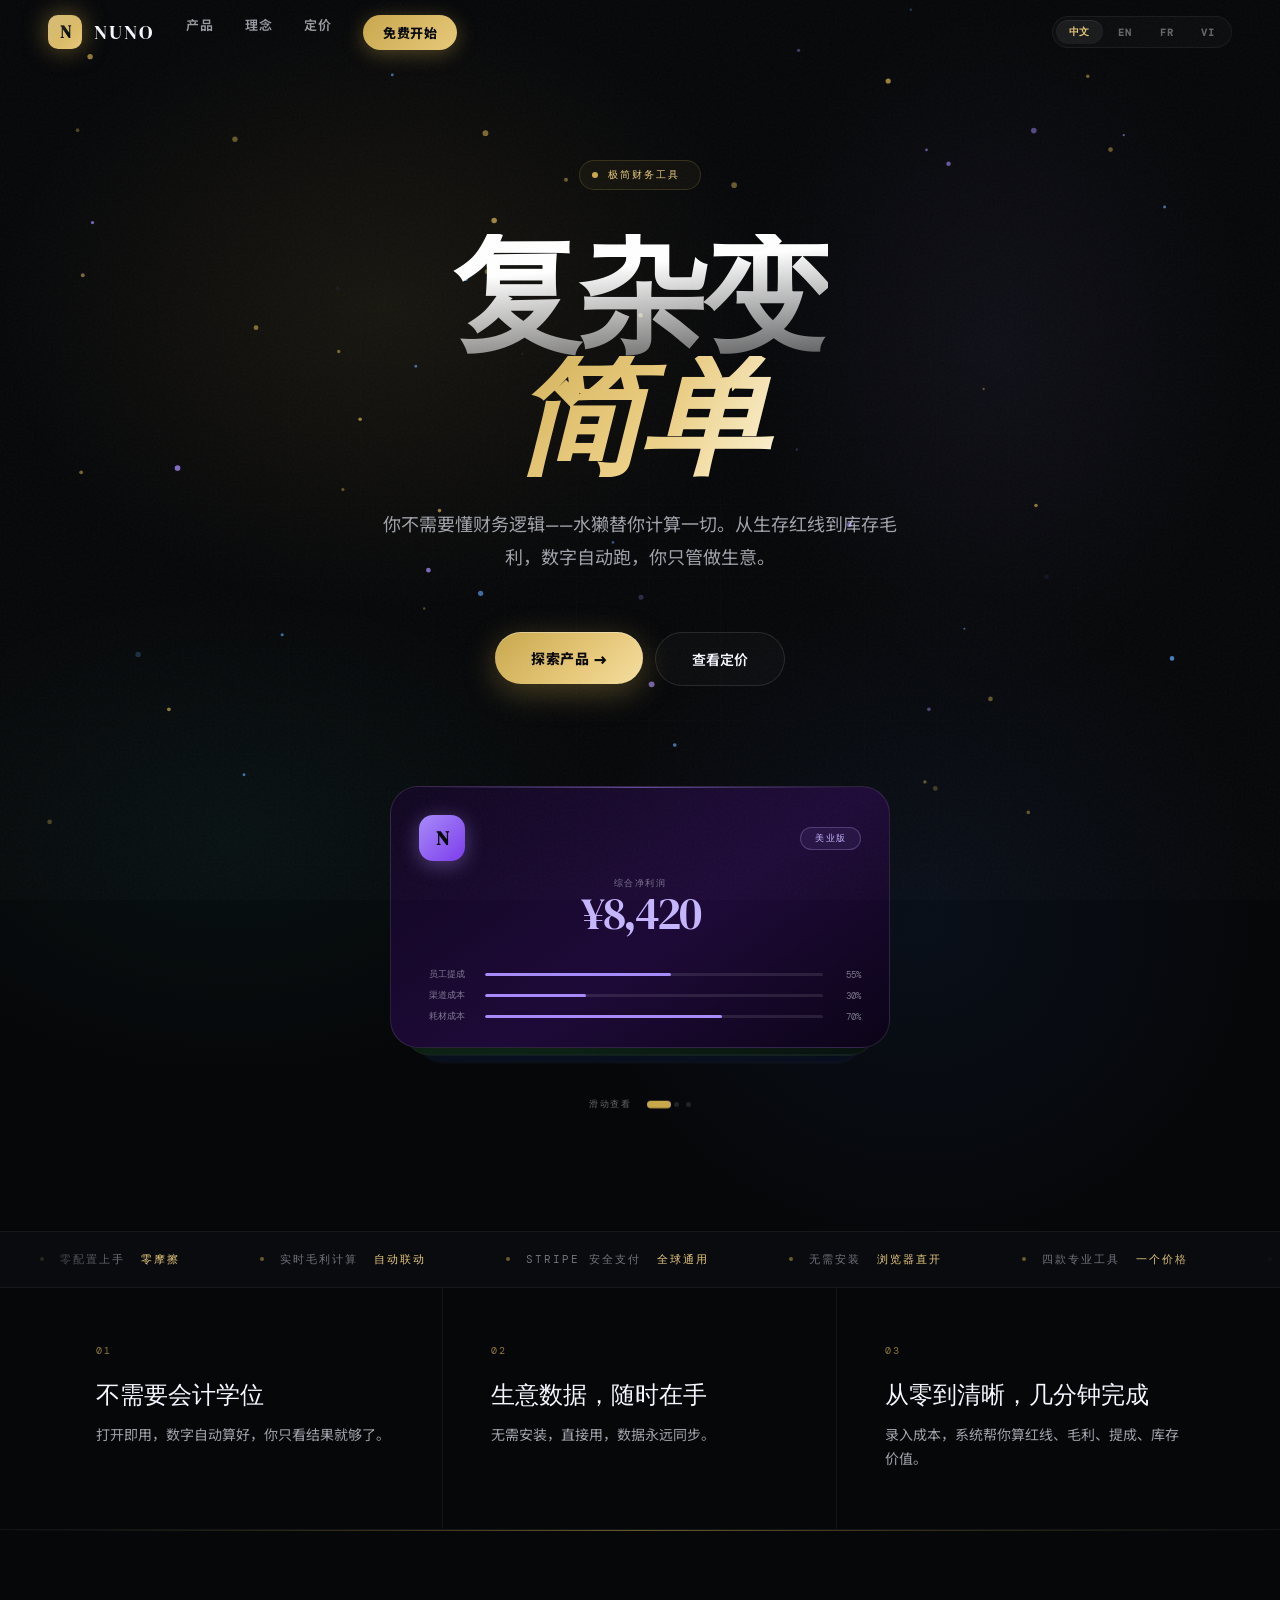
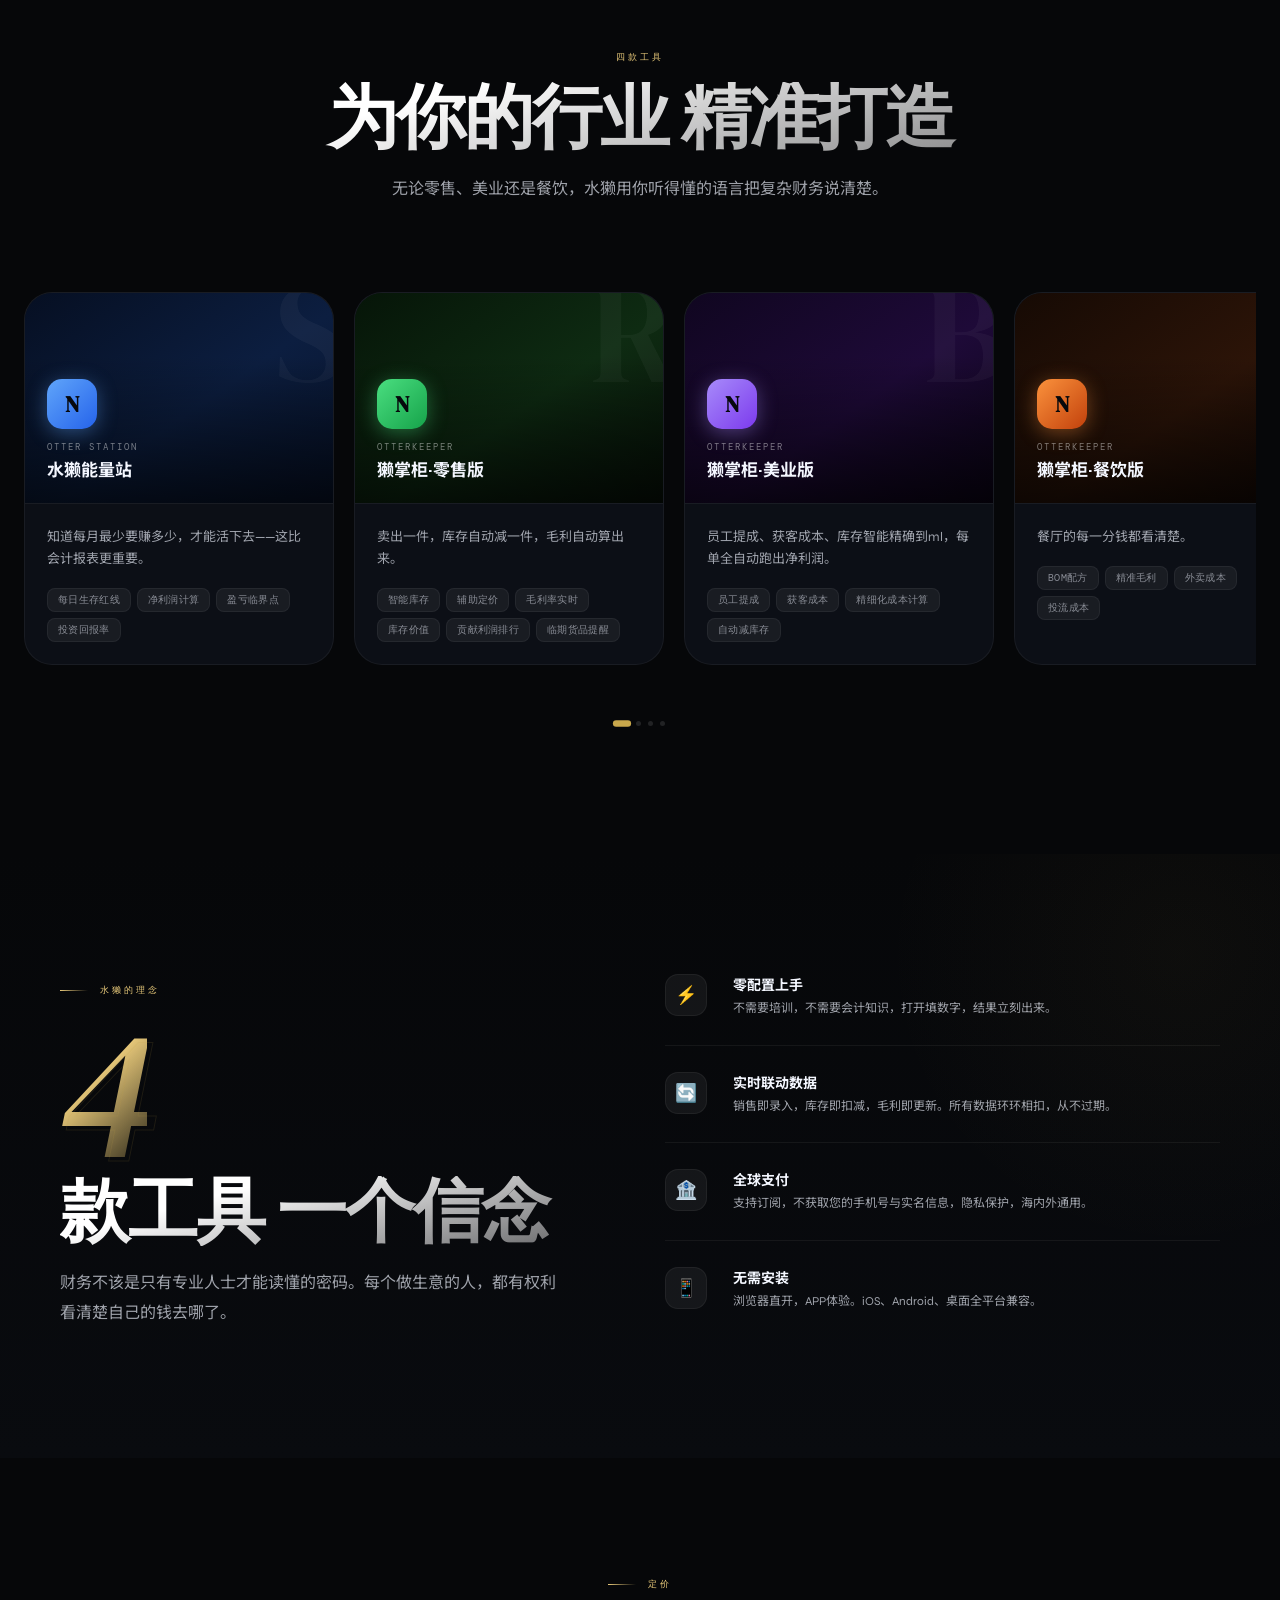
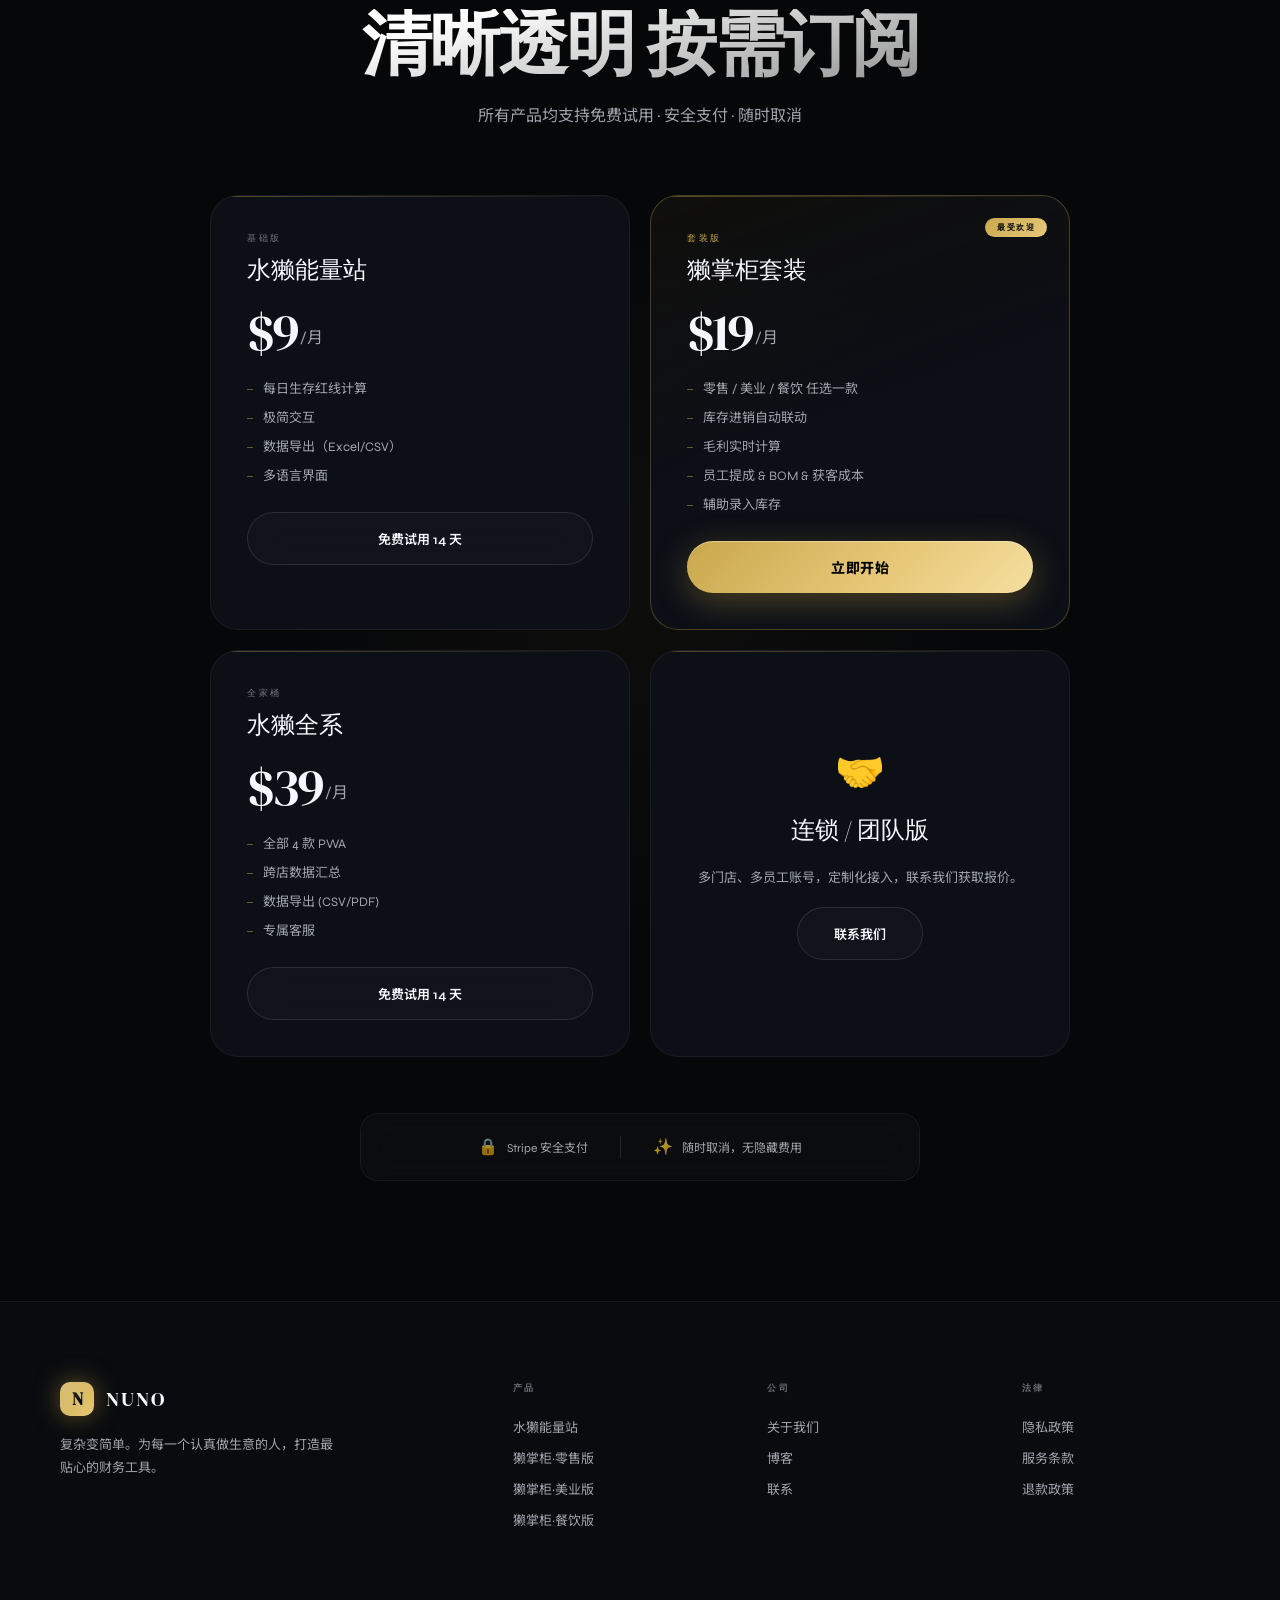
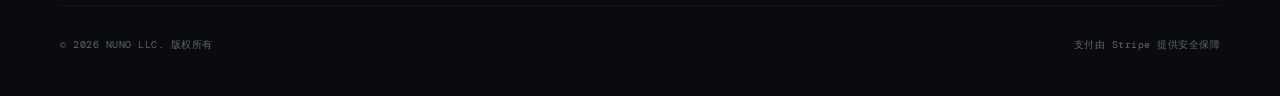
==== commit 0d81a771: "Update footer links to point to correct pages" ====
--- a/index.html
+++ b/index.html
@@ -464,8 +464,8 @@
       <div class="footer-col">
         <h5 class="i18n" data-key="footer_legal">法律</h5>
         <a href="./privacy.html" class="i18n" data-key="footer_privacy">隐私政策</a>
-        <a href="#" class="i18n" data-key="footer_terms">服务条款</a>
-        <a href="#" class="i18n" data-key="footer_refund">退款政策</a>
+        <a href="./terms.html" class="i18n" data-key="footer_terms">服务条款</a>
+        <a href="./refund.html" class="i18n" data-key="footer_refund">退款政策</a>
       </div>
     </div>
     <div class="footer-bottom">
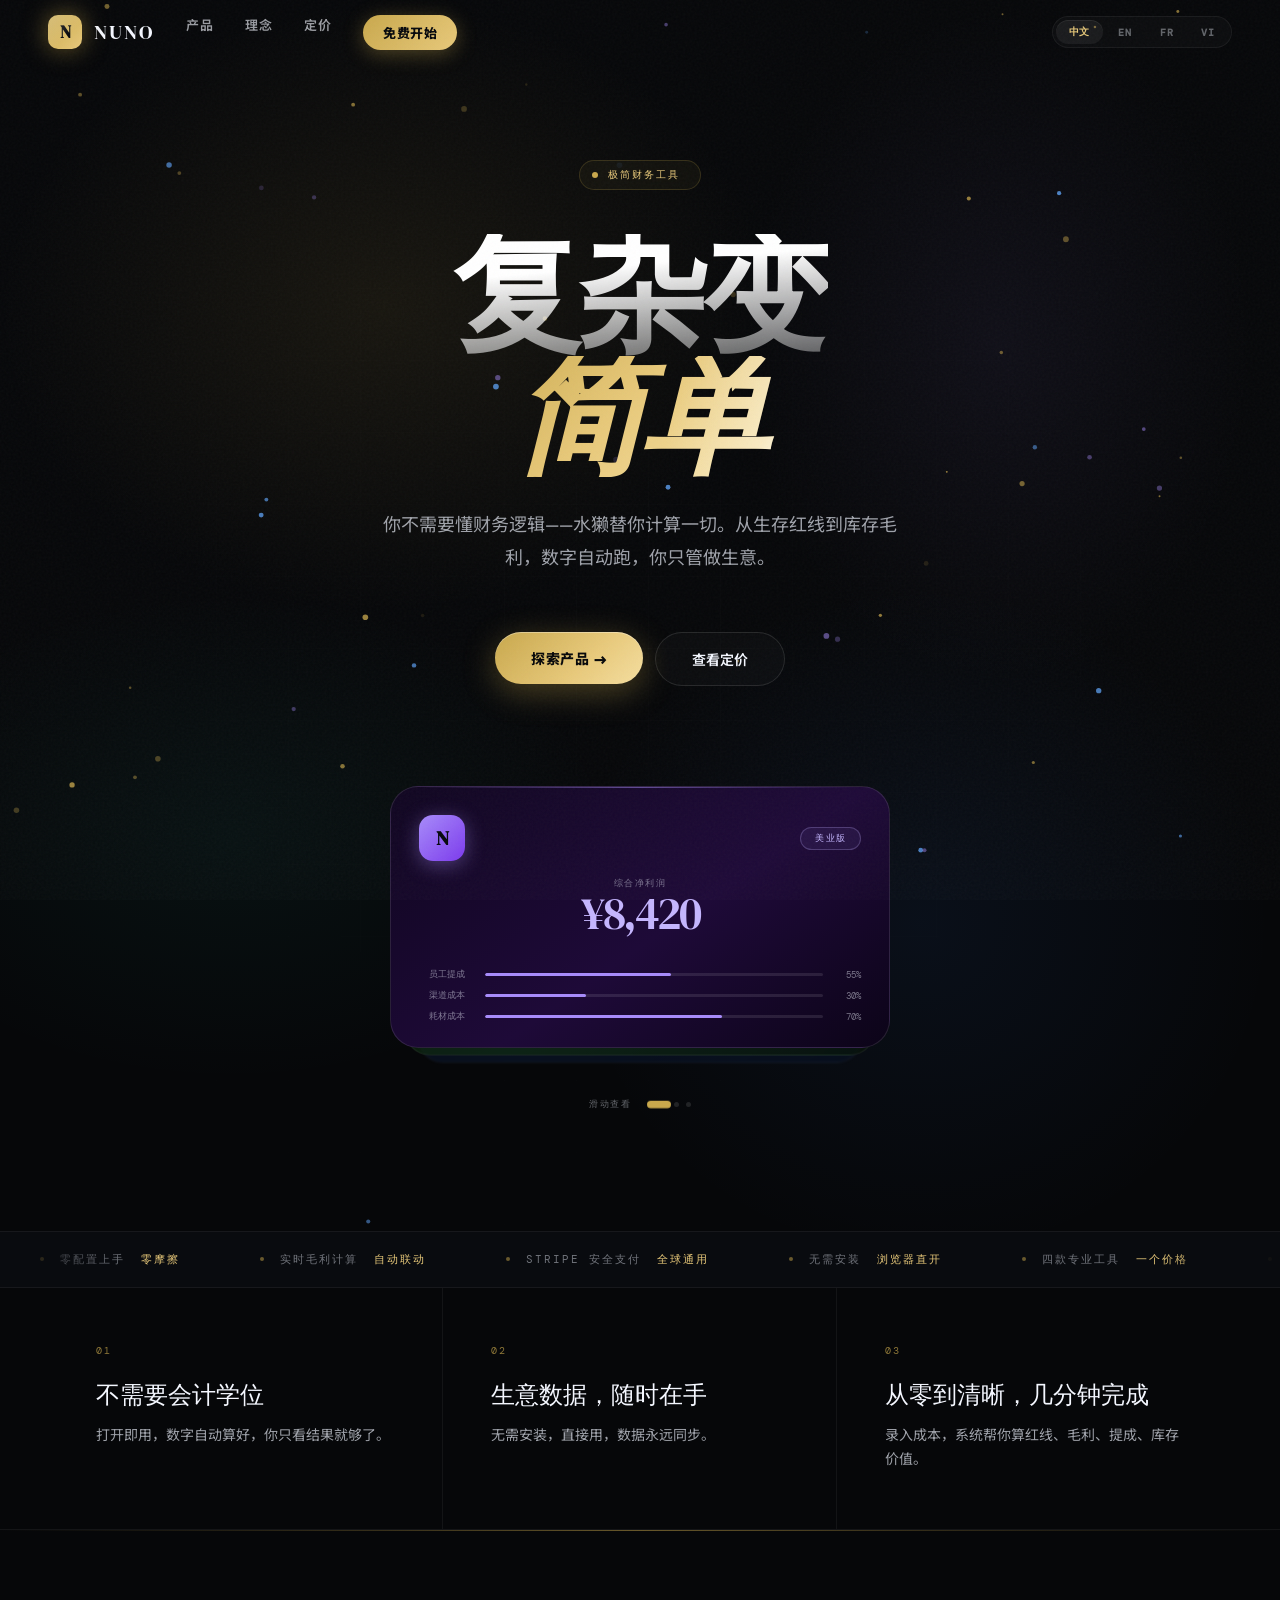
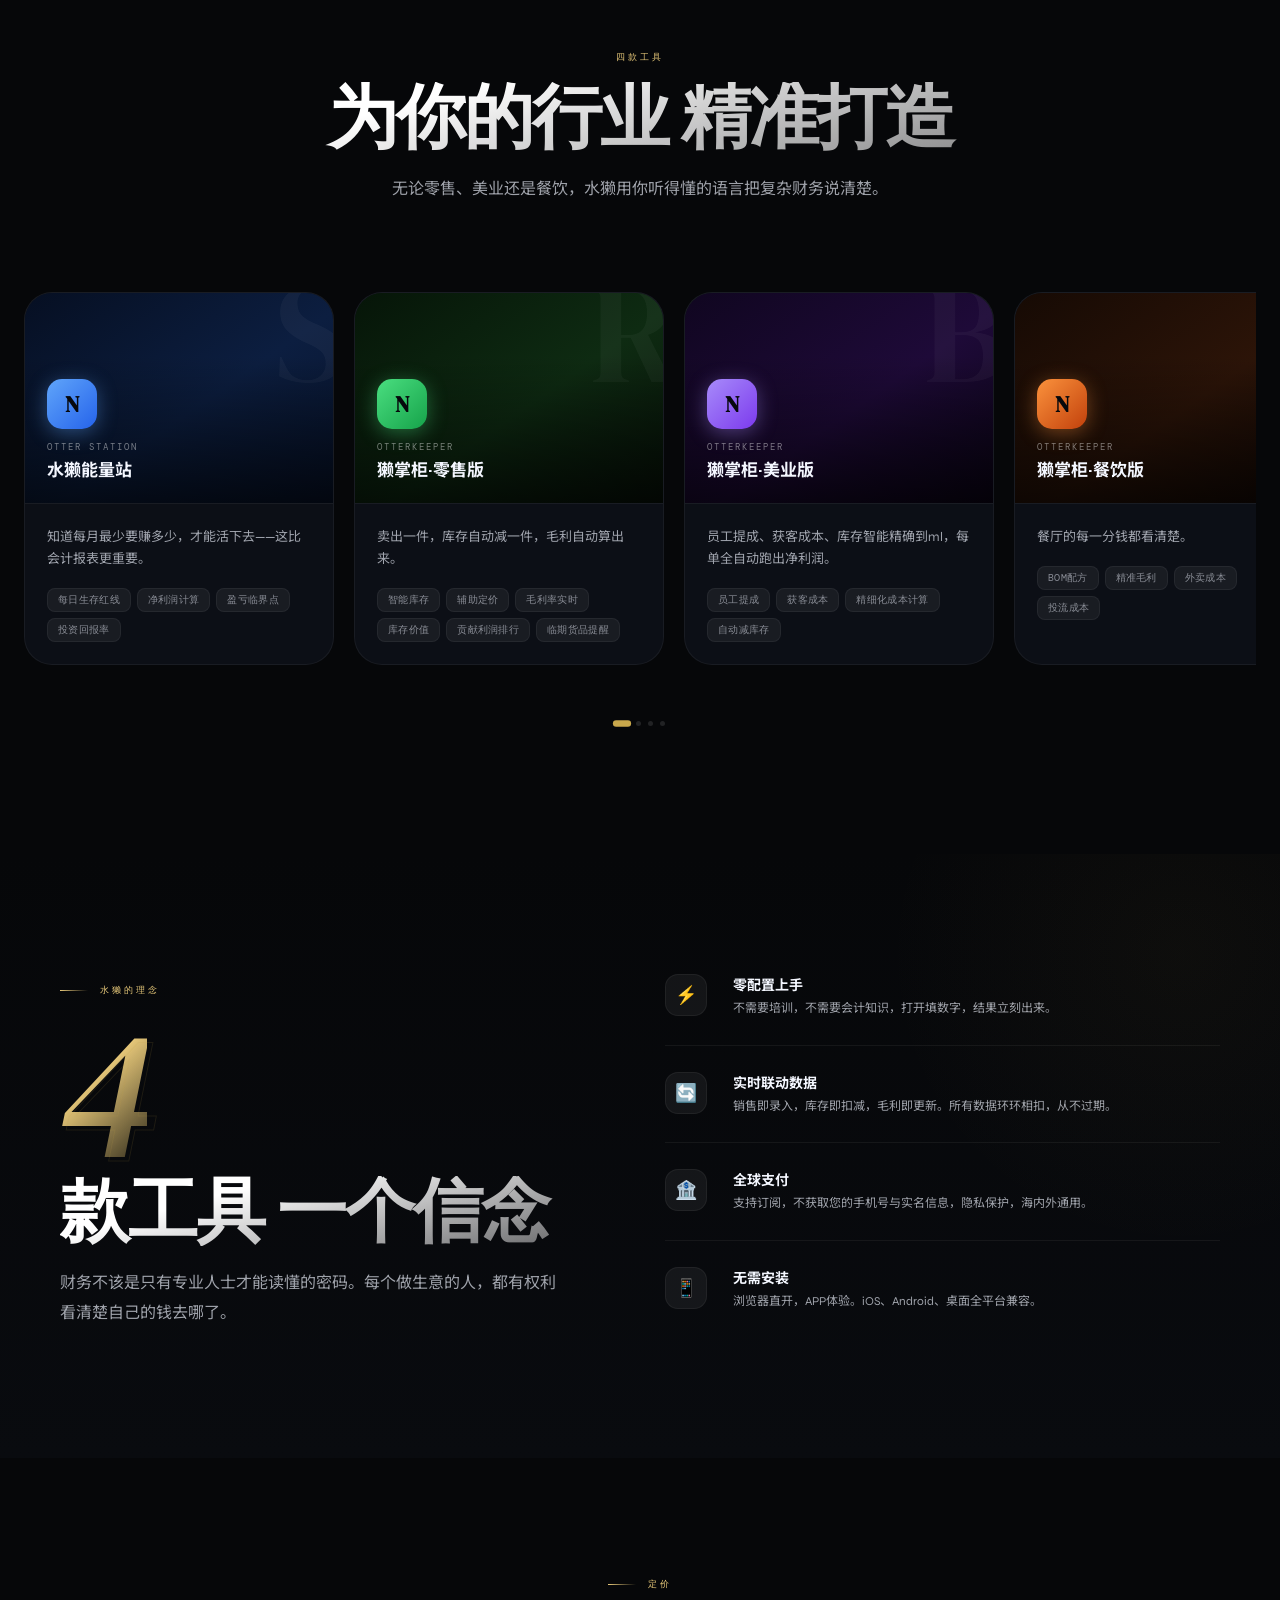
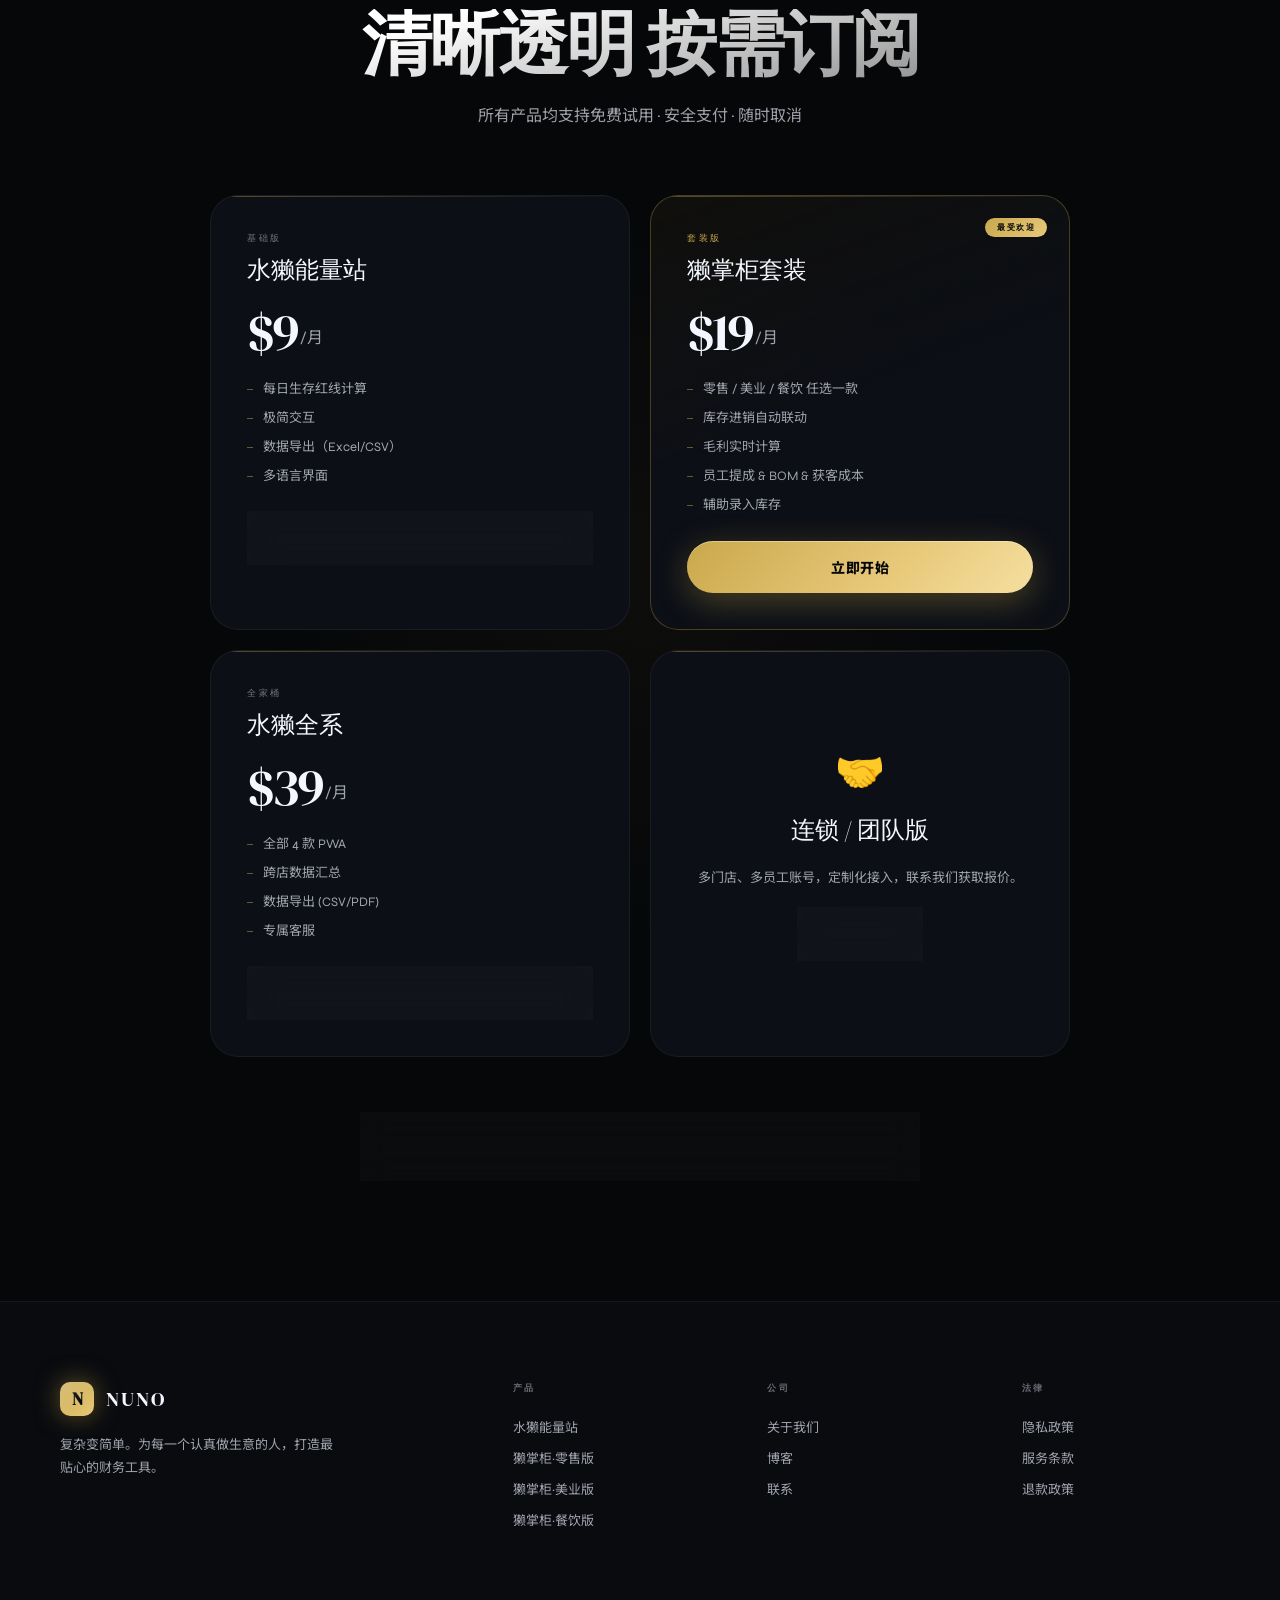
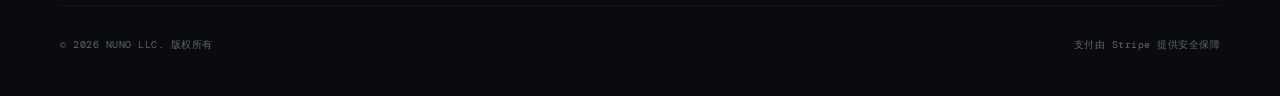
==== commit 29a8e9c3: "Update links to point to otterstation website" ====
--- a/index.html
+++ b/index.html
@@ -382,7 +382,7 @@
           <li class="i18n" data-key="plan1_f3">数据导出（Excel/CSV）</li>
           <li class="i18n" data-key="plan1_f4">多语言界面</li>
         </ul>
-        <a href="#" class="btn-ghost" style="width:100%;justify-content:center;font-size:13px;">
+        <a href="https://otterstation.nudgenow.xyz" class="btn-ghost" style="width:100%;justify-content:center;font-size:13px;">
           <span class="i18n" data-key="cta_try">免费试用 14 天</span>
         </a>
       </div>
@@ -399,7 +399,7 @@
           <li class="i18n" data-key="plan2_f4">员工提成 & BOM & 获客成本</li>
           <li class="i18n" data-key="plan2_f5">辅助录入库存</li>
         </ul>
-        <a href="#" class="btn-gold" style="width:100%;justify-content:center;">
+        <a href="https://otterstation.nudgenow.xyz" class="btn-gold" style="width:100%;justify-content:center;">
           <span class="i18n" data-key="cta_start">立即开始</span>
         </a>
       </div>
@@ -414,7 +414,7 @@
           <li class="i18n" data-key="plan3_f3">数据导出 (CSV/PDF)</li>
           <li class="i18n" data-key="plan3_f4">专属客服</li>
         </ul>
-        <a href="#" class="btn-ghost" style="width:100%;justify-content:center;font-size:13px;">
+        <a href="https://otterstation.nudgenow.xyz" class="btn-ghost" style="width:100%;justify-content:center;font-size:13px;">
           <span class="i18n" data-key="cta_try">免费试用 14 天</span>
         </a>
       </div>
@@ -450,10 +450,10 @@
       </div>
       <div class="footer-col">
         <h5 class="i18n" data-key="footer_products">产品</h5>
-        <a href="#" class="i18n" data-key="app1_name">水獭能量站</a>
-        <a href="#" class="i18n" data-key="app2_name">獭掌柜·零售版</a>
-        <a href="#" class="i18n" data-key="app3_name">獭掌柜·美业版</a>
-        <a href="#" class="i18n" data-key="app4_name">獭掌柜·餐饮版</a>
+        <a href="https://otterstation.nudgenow.xyz" class="i18n" data-key="app1_name">水獭能量站</a>
+        <a href="https://otterstation.nudgenow.xyz" class="i18n" data-key="app2_name">獭掌柜·零售版</a>
+        <a href="https://otterstation.nudgenow.xyz" class="i18n" data-key="app3_name">獭掌柜·美业版</a>
+        <a href="https://otterstation.nudgenow.xyz" class="i18n" data-key="app4_name">獭掌柜·餐饮版</a>
       </div>
       <div class="footer-col">
         <h5 class="i18n" data-key="footer_company">公司</h5>
